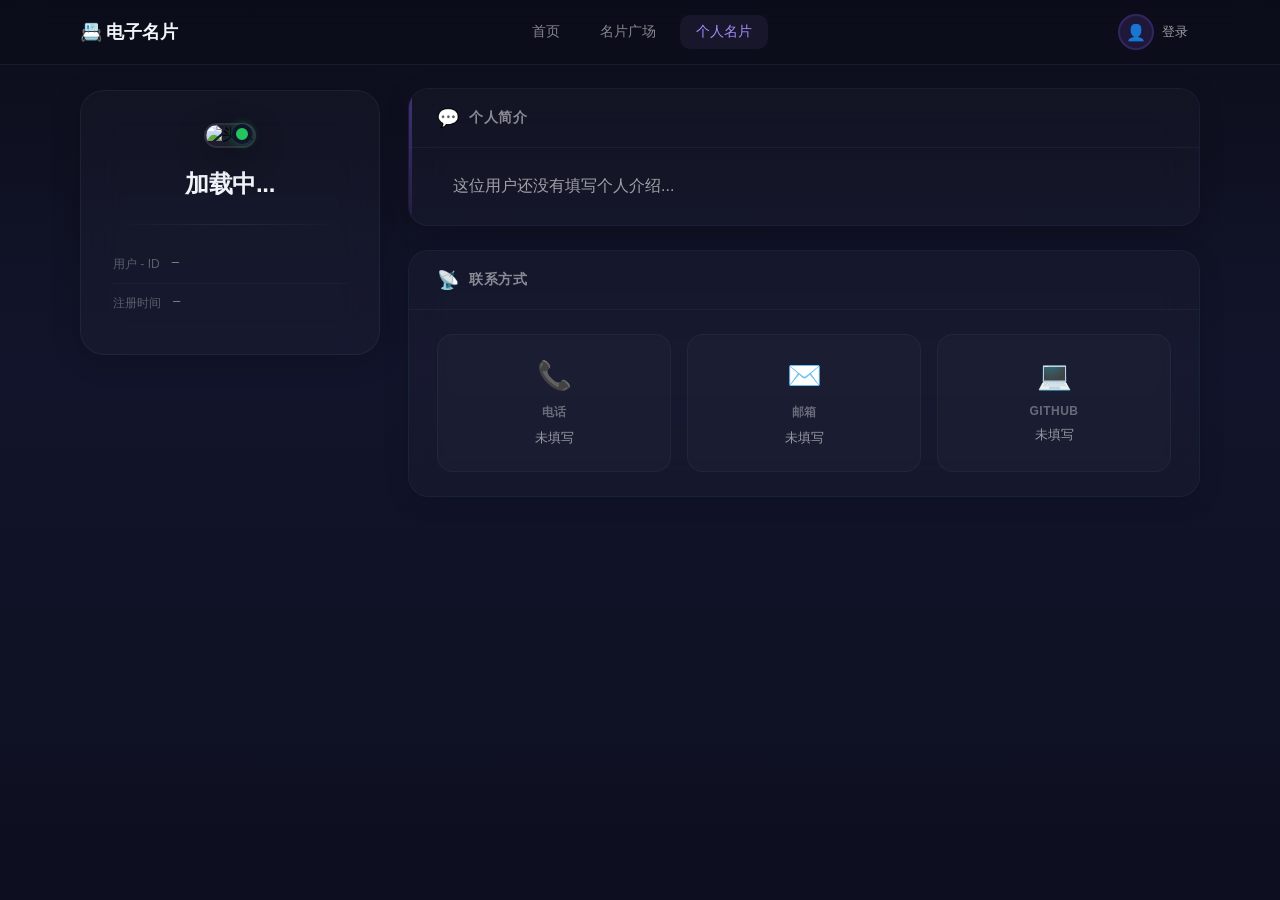
==== card.html @ 99735d16 "Add files via upload" ====
<!DOCTYPE html>
<html lang="zh-CN">
<head>
<meta charset="UTF-8">
<meta name="viewport" content="width=device-width, initial-scale=1.0">
<title>我的电子名片</title>
<link rel="stylesheet" href="style.css">
</head>
<body class="profile-body">

<nav class="top-nav" style="position:fixed;top:0;left:0;right:0;z-index:1000;background:rgba(12,14,27,0.85);backdrop-filter:blur(20px);-webkit-backdrop-filter:blur(20px);border-bottom:1px solid rgba(255,255,255,0.06);">
  <div class="nav-inner" style="max-width:1200px;margin:0 auto;display:flex;align-items:center;justify-content:space-between;padding:0 40px;height:64px;">
    <a href="home.html" class="nav-logo" style="font-size:18px;font-weight:700;color:#f1f5f9;text-decoration:none;display:flex;align-items:center;gap:8px;letter-spacing:-0.3px;">📇 电子名片</a>
    <div class="nav-menu" style="display:flex;gap:8px;">
      <a href="home.html" class="nav-link" style="color:rgba(255,255,255,0.5);text-decoration:none;font-size:14px;font-weight:500;padding:8px 16px;border-radius:10px;transition:all 0.3s ease;">首页</a>
      <a href="users.html" class="nav-link" style="color:rgba(255,255,255,0.5);text-decoration:none;font-size:14px;font-weight:500;padding:8px 16px;border-radius:10px;transition:all 0.3s ease;">名片广场</a>
      <a href="card.html" class="nav-link active" style="color:#a78bfa;background:rgba(167,139,250,0.08);text-decoration:none;font-size:14px;font-weight:500;padding:8px 16px;border-radius:10px;transition:all 0.3s ease;">个人名片</a>
    </div>
    <div class="nav-user" id="navUser" style="position:relative;">
      <div class="avatar-wrap" onclick="toggleUserMenu(event)" style="display:flex;align-items:center;gap:8px;cursor:pointer;padding:6px 12px;border-radius:12px;transition:all 0.3s ease;">
        <img id="navAvatar" class="nav-avatar-img" src="" alt="" style="width:36px;height:36px;border-radius:50%;object-fit:cover;border:2px solid rgba(139,92,246,0.3);display:none;">
        <div id="navAvatarFallback" class="nav-avatar-fallback" style="width:36px;height:36px;border-radius:50%;background:rgba(139,92,246,0.15);display:flex;align-items:center;justify-content:center;font-size:16px;border:2px solid rgba(139,92,246,0.2);">👤</div>
        <span class="nav-user-text" id="navUserText" style="font-size:13px;color:rgba(255,255,255,0.6);font-weight:500;max-width:80px;overflow:hidden;text-overflow:ellipsis;white-space:nowrap;">登录</span>
      </div>
      <div class="user-dropdown" id="userDropdown" style="position:absolute;top:56px;right:0;background:rgba(26,29,58,0.98);backdrop-filter:blur(20px);border:1px solid rgba(255,255,255,0.08);border-radius:16px;padding:8px;min-width:160px;box-shadow:0 20px 60px rgba(0,0,0,0.5);opacity:0;visibility:hidden;transform:translateY(-10px);transition:all 0.3s ease;">
        <a href="card.html" style="display:block;padding:10px 16px;color:rgba(255,255,255,0.7);text-decoration:none;font-size:14px;border-radius:10px;transition:all 0.2s;">我的名片</a>
        <a href="profile.html" style="display:block;padding:10px 16px;color:rgba(255,255,255,0.7);text-decoration:none;font-size:14px;border-radius:10px;transition:all 0.2s;">编辑资料</a>
        <div class="dropdown-divider" style="height:1px;background:rgba(255,255,255,0.06);margin:8px;"></div>
        <a href="#" onclick="doNavLogout();return false;" style="display:block;padding:10px 16px;color:rgba(255,255,255,0.7);text-decoration:none;font-size:14px;border-radius:10px;transition:all 0.2s;">退出登录</a>
      </div>
    </div>
  </div>
</nav>

<!-- 占位，避免内容被固定导航栏遮挡 -->
<div style="height:64px;"></div>

<div class="profile-wrap" style="padding-top:24px;">
  <aside class="profile-sidebar">
    <div class="sidebar-card">
      <div class="sidebar-avatar-wrap">
        <img id="avatar" class="sidebar-avatar" src="" alt="头像">
        <div class="sidebar-status"></div>
      </div>
      <h1 id="name" class="sidebar-name">加载中...</h1>
      <p id="job" class="sidebar-job"></p>
      <div class="sidebar-divider"></div>
      <div class="sidebar-meta">
        <div class="meta-row">
          <span class="meta-label">用户 - ID</span>
          <span class="meta-value" id="userId">—</span>
        </div>
        <div class="meta-row">
          <span class="meta-label">注册时间</span>
          <span class="meta-value" id="joinDate">—</span>
        </div>
      </div>
    </div>
  </aside>

  <main class="profile-main">
    <div class="welcome-bar" id="welcomeBar" style="display:none;">
      <span class="welcome-icon">👋</span>
      <span class="welcome-text" id="welcomeText">欢迎回来！</span>
    </div>

    <section class="info-block block-quote">
      <div class="block-header">
        <span class="block-icon">💬</span>
        <span class="block-title">个人简介</span>
      </div>
      <div class="block-body">
        <p id="intro" class="quote-text">这位用户还没有填写个人介绍...</p>
      </div>
    </section>

    <section class="info-block block-quote" id="honorBlock" style="display:none;">
      <div class="block-header">
        <span class="block-icon">🏆</span>
        <span class="block-title">个人荣誉</span>
      </div>
      <div class="block-body">
        <p id="honorText" class="quote-text" style="display:none;"></p>
        <div id="honorImgContainer"></div>
      </div>
    </section>

    <section class="info-block block-contact">
      <div class="block-header">
        <span class="block-icon">📡</span>
        <span class="block-title">联系方式</span>
      </div>
      <div class="block-body">
        <div class="contact-grid">
          <a id="phoneLink" class="contact-box" href="#">
            <div class="contact-box-icon">📞</div>
            <div class="contact-box-label">电话</div>
            <div class="contact-box-value" id="phoneVal">未填写</div>
          </a>
          <a id="emailLink" class="contact-box" href="#">
            <div class="contact-box-icon">✉️</div>
            <div class="contact-box-label">邮箱</div>
            <div class="contact-box-value" id="emailVal">未填写</div>
          </a>
          <a id="githubLink" class="contact-box" href="#">
            <div class="contact-box-icon">💻</div>
            <div class="contact-box-label">GitHub</div>
            <div class="contact-box-value" id="githubVal">未填写</div>
          </a>
        </div>
      </div>
    </section>

    <section class="info-block block-action" id="actionBlock" style="display:none;">
      <div class="block-header">
        <span class="block-icon">⚙️</span>
        <span class="block-title">管理操作</span>
      </div>
      <div class="block-body action-body-compact">
        <div class="action-mini-row">
          <span class="action-mini-label">✏️ 编辑资料</span>
          <button onclick="edit()" class="action-mini-btn action-mini-btn-primary">编辑</button>
        </div>
        <div class="action-mini-row">
          <span class="action-mini-label">🔒 修改密码</span>
          <button onclick="changePassword()" class="action-mini-btn action-mini-btn-secondary">修改</button>
        </div>
      </div>
    </section>
  </main>
</div>

<div id="pwdModal" class="modal-overlay">
  <div class="modal-content">
    <h3>🔐 修改密码</h3>
    <input type="password" id="oldPwd" placeholder="请输入原密码">
    <input type="password" id="newPwd" placeholder="请输入新密码">
    <input type="password" id="confirmPwd" placeholder="确认新密码">
    <div class="modal-buttons">
      <button onclick="submitChangePassword()">确认修改</button>
      <button class="secondary" onclick="closePwdModal()">取消</button>
    </div>
  </div>
</div>

<script type="module">
import { supabase } from "./supabase.js";

let isOwner = false;

const welcomeQuotes = [
  "欢迎回来，今天也是闪闪发光的一天 ✨",
  "嘿，你的名片正在帮你社交呢 👋",
  "好久不见，这次想更新点什么？ 🤔",
  "你的数字身份已就位，随时可以出发 🚀",
  "欢迎回家，这里的一切都是你的 🏠",
  "又见面了，今天有什么新故事？ 📖",
  "登录成功，你的名片比你还积极 😄",
  "欢迎回来，世界在等你的名片 🌍",
  "今日已登录，请查收你的数字名片 📇",
  "嘿，别来无恙，名片广场又热闹了 🎉"
];

function getRandomQuote() {
  return welcomeQuotes[Math.floor(Math.random() * welcomeQuotes.length)];
}

function truncate(str, len){
    if(!str) return "";
    return str.length > len ? str.slice(0, len) + "..." : str;
}

function normalizeHiddenFields(raw) {
    if (!raw) return [];
    if (Array.isArray(raw)) return raw;
    if (typeof raw === 'string') {
        try { return JSON.parse(raw); } catch(e) { return []; }
    }
    return [];
}

function renderHonorImages(honorData) {
    const container = document.getElementById("honorImgContainer");
    container.innerHTML = "";
    
    let images = [];
    if(!honorData) return;
    
    try {
        const parsed = JSON.parse(honorData);
        if(Array.isArray(parsed)){
            images = parsed;
        } else {
            images = [honorData];
        }
    } catch(e) {
        images = [honorData];
    }
    
    if(images.length === 0) return;
    
    const grid = document.createElement("div");
    grid.className = "honor-grid";
    
    images.forEach((src, idx) => {
        const img = document.createElement("img");
        img.className = "honor-img";
        img.src = src;
        img.alt = "荣誉图片 " + (idx + 1);
        img.onerror = function() { this.style.display = "none"; };
        grid.appendChild(img);
    });
    
    container.appendChild(grid);
}

(async function() {
    try {
        const urlParams = new URLSearchParams(window.location.search);
        let targetId = urlParams.get('id');

        const { data: authData } = await supabase.auth.getUser();
        const currentUserId = authData.user ? authData.user.id : null;

        if(!targetId){
            if(!currentUserId){
                alert("请先登录");
                location.href = "login.html";
                return;
            }
            targetId = currentUserId;
        }

        const { data, error } = await supabase
            .from("profiles")
            .select("*")
            .eq("id", targetId)
            .maybeSingle();

        if(error || !data){
            alert("名片不存在");
            location.href = "users.html";
            return;
        }

        isOwner = currentUserId === targetId;

        const hiddenFields = normalizeHiddenFields(data.hidden_fields);
        const shouldHideField = (field) => hiddenFields.includes(field) && !isOwner;

        if((data.is_hidden === true || data.is_hidden === "true") && !isOwner){
            alert("该名片已隐藏");
            location.href = "users.html";
            return;
        }

        const avatarEl = document.getElementById("avatar");
        if(avatarEl && data.avatar){
            avatarEl.src = data.avatar;
        }
        document.getElementById("name").textContent = shouldHideField('name') ? "已隐藏" : (data.name || "未命名");
        if(shouldHideField('name')) document.getElementById("name").style.opacity = "0.5";
        document.getElementById("job").textContent = shouldHideField('job') ? "已隐藏" : (data.job || "暂无职位");
        if(shouldHideField('job')) document.getElementById("job").style.opacity = "0.5";
        document.getElementById("userId").textContent = data.id || "—";

        const introEl = document.getElementById("intro");
        if(data.intro && data.intro.trim() && !shouldHideField('intro')){
            introEl.textContent = data.intro;
            introEl.classList.remove("empty");
        } else {
            introEl.textContent = shouldHideField('intro') ? "该用户已隐藏个人介绍" : "这位用户还没有填写个人介绍...";
            if(shouldHideField('intro')) introEl.classList.add("empty");
        }

        const phoneVal = document.getElementById("phoneVal");
        const phoneLink = document.getElementById("phoneLink");
        if(data.phone && !shouldHideField('phone')){
            phoneVal.textContent = data.phone;
            phoneLink.href = "tel:" + data.phone;
            phoneLink.classList.remove("disabled");
        } else {
            phoneVal.textContent = shouldHideField('phone') ? "已隐藏" : "未填写";
            phoneLink.classList.add("disabled");
            phoneLink.href = "#";
        }

        const emailVal = document.getElementById("emailVal");
        const emailLink = document.getElementById("emailLink");
        if(data.email && !shouldHideField('email')){
            emailVal.textContent = data.email;
            emailLink.href = "mailto:" + data.email;
            emailLink.classList.remove("disabled");
        } else {
            emailVal.textContent = shouldHideField('email') ? "已隐藏" : "未填写";
            emailLink.classList.add("disabled");
            emailLink.href = "#";
        }

        const githubVal = document.getElementById("githubVal");
        const githubLink = document.getElementById("githubLink");
        if(data.github && !shouldHideField('github')){
            githubVal.textContent = truncate(data.github, 24);
            githubLink.href = data.github;
            githubLink.target = "_blank";
            githubLink.classList.remove("disabled");
        } else {
            githubVal.textContent = shouldHideField('github') ? "已隐藏" : "未填写";
            githubLink.classList.add("disabled");
            githubLink.href = "#";
        }

        const honorBlock = document.getElementById("honorBlock");
        const honorTextEl = document.getElementById("honorText");
        const hasVisibleHonor = (data.honor_text && !shouldHideField('honor_text')) || (data.honor_image && !shouldHideField('honor_image'));
        
        if(hasVisibleHonor){
            honorBlock.style.display = "block";
            if(data.honor_text && data.honor_text.trim() && !shouldHideField('honor_text')){
                honorTextEl.textContent = data.honor_text;
                honorTextEl.style.display = "block";
            } else {
                honorTextEl.style.display = "none";
            }
            if(!shouldHideField('honor_image')){
                renderHonorImages(data.honor_image);
            } else {
                document.getElementById("honorImgContainer").innerHTML = "";
            }
        } else {
            honorBlock.style.display = "none";
        }

        const fromSquare = urlParams.has('id');

        if(isOwner && !fromSquare){
            document.getElementById("actionBlock").style.display = "block";
            document.getElementById("logoutBtn").style.display = "inline-flex";
            document.getElementById("welcomeBar").style.display = "flex";
            if(data.is_hidden){
                document.getElementById("welcomeText").textContent = "🙈 你的名片当前在名片广场中已隐藏";
                document.getElementById("welcomeText").style.color = "#ff6b6b";
            } else {
                document.getElementById("welcomeText").textContent = getRandomQuote();
            }
            if(authData.user && authData.user.created_at){
                const d = new Date(authData.user.created_at);
                document.getElementById("joinDate").textContent = 
                    d.getFullYear() + "-" + String(d.getMonth()+1).padStart(2,"0") + "-" + String(d.getDate()).padStart(2,"0");
            }
        } else if (isOwner && fromSquare) {
            document.getElementById("logoutBtn").style.display = "inline-flex";
        }

    } catch(err) {
        console.error(err);
        alert("加载出错");
    }
})();

window.edit = function(){
    location.href = "profile.html";
};

window.changePassword = function(){
    document.getElementById("pwdModal").style.display = "flex";
};
window.closePwdModal = function(){
    document.getElementById("pwdModal").style.display = "none";
    document.getElementById("oldPwd").value = "";
    document.getElementById("newPwd").value = "";
    document.getElementById("confirmPwd").value = "";
};
window.submitChangePassword = async function(){
    const oldPwd = document.getElementById("oldPwd").value;
    const newPwd = document.getElementById("newPwd").value;
    const confirmPwd = document.getElementById("confirmPwd").value;

    if(!oldPwd || !newPwd || !confirmPwd){
        alert("请填写所有密码");
        return;
    }
    if(newPwd !== confirmPwd){
        alert("两次输入的新密码不一致");
        return;
    }
    if(newPwd.length < 6){
        alert("新密码至少6位");
        return;
    }

    const { data: userData } = await supabase.auth.getUser();
    if(!userData.user){
        alert("请先登录");
        return;
    }

    const { error: signInError } = await supabase.auth.signInWithPassword({
        email: userData.user.email,
        password: oldPwd
    });

    if(signInError){
        alert("原密码错误");
        return;
    }

    const { error: updateError } = await supabase.auth.updateUser({
        password: newPwd
    });

    if(updateError){
        alert("修改失败: " + updateError.message);
    } else {
        alert("密码修改成功，请重新登录");
        await supabase.auth.signOut();
        location.href = "login.html";
    }
};

window.doLogout = async function(){
    await supabase.auth.signOut();
    location.href = "login.html";
};
</script>
<script type="module" src="script.js"></script>
</body>
</html>
---- style.css ----
* {
    box-sizing: border-box;
}

body {
    margin: 0;
    min-height: 100vh;
    display: flex;
    justify-content: center;
    align-items: center;
    background: linear-gradient(135deg, #667eea 0%, #764ba2 50%, #f093fb 100%);
    background-attachment: fixed;
    font-family: -apple-system, BlinkMacSystemFont, "Segoe UI", "PingFang SC", "Microsoft YaHei", sans-serif;
    padding: 20px;
}

.box, .card {
    width: 400px;
    max-width: 100%;
    background: rgba(255, 255, 255, 0.85);
    backdrop-filter: blur(20px);
    -webkit-backdrop-filter: blur(20px);
    padding: 40px 35px;
    border-radius: 24px;
    text-align: center;
    box-shadow: 0 8px 32px rgba(31, 38, 135, 0.2);
    border: 1px solid rgba(255, 255, 255, 0.3);
    animation: fadeInUp 0.6s ease-out;
}

@keyframes fadeInUp {
    from { opacity: 0; transform: translateY(30px); }
    to { opacity: 1; transform: translateY(0); }
}

.box h1, .card h1 {
    margin: 0 0 8px 0;
    font-size: 28px;
    font-weight: 700;
    background: linear-gradient(135deg, #667eea, #764ba2);
    -webkit-background-clip: text;
    -webkit-text-fill-color: transparent;
    background-clip: text;
}

.box h1 + p, .card h3 {
    color: #666;
    font-size: 15px;
    margin: 0 0 25px 0;
}

input, textarea {
    width: 100%;
    padding: 14px 18px;
    margin: 8px 0;
    border-radius: 14px;
    border: 2px solid rgba(102, 126, 234, 0.15);
    background: rgba(255, 255, 255, 0.7);
    font-size: 15px;
    transition: all 0.3s ease;
    outline: none;
    font-family: inherit;
}

input:focus, textarea:focus {
    border-color: #667eea;
    background: rgba(255, 255, 255, 0.95);
    box-shadow: 0 0 0 4px rgba(102, 126, 234, 0.1);
}

input::placeholder, textarea::placeholder {
    color: #aaa;
}

textarea {
    height: 100px;
    resize: vertical;
}

button {
    width: 100%;
    padding: 14px 25px;
    margin-top: 15px;
    border: none;
    background: linear-gradient(135deg, #667eea 0%, #764ba2 100%);
    color: white;
    border-radius: 14px;
    cursor: pointer;
    font-size: 16px;
    font-weight: 600;
    transition: all 0.3s ease;
    box-shadow: 0 4px 15px rgba(102, 126, 234, 0.3);
    letter-spacing: 1px;
}

button:hover {
    transform: translateY(-2px);
    box-shadow: 0 8px 25px rgba(102, 126, 234, 0.4);
}

button:active {
    transform: translateY(0);
}

p {
    margin: 18px 0 0 0;
    font-size: 14px;
    color: #666;
}

p a {
    color: #667eea;
    text-decoration: none;
    font-weight: 600;
    transition: color 0.3s;
}

p a:hover {
    color: #764ba2;
    text-decoration: underline;
}

.avatar {
    width: 140px;
    height: 140px;
    border-radius: 50%;
    object-fit: cover;
    border: 4px solid rgba(255, 255, 255, 0.8);
    box-shadow: 0 4px 20px rgba(0, 0, 0, 0.15);
    margin-bottom: 15px;
    transition: transform 0.3s ease;
}

.avatar:hover {
    transform: scale(1.05);
}

.buttons {
    margin: 20px 0;
}

.buttons a {
    display: block;
    margin: 10px 0;
    padding: 14px;
    background: linear-gradient(135deg, #667eea 0%, #764ba2 100%);
    color: white;
    border-radius: 14px;
    text-decoration: none;
    font-weight: 500;
    transition: all 0.3s ease;
    box-shadow: 0 2px 10px rgba(102, 126, 234, 0.2);
}

.buttons a:hover {
    transform: translateX(5px);
    box-shadow: 0 4px 15px rgba(102, 126, 234, 0.3);
}

input[type="file"] {
    padding: 10px;
    border: 2px dashed rgba(102, 126, 234, 0.3);
    background: rgba(255, 255, 255, 0.5);
    cursor: pointer;
}

input[type="file"]:hover {
    border-color: #667eea;
    background: rgba(255, 255, 255, 0.8);
}

.modal-overlay {
    display: none;
    position: fixed;
    top: 0;
    left: 0;
    width: 100%;
    height: 100%;
    background: rgba(0,0,0,0.5);
    backdrop-filter: blur(5px);
    justify-content: center;
    align-items: center;
    z-index: 100;
    animation: fadeIn 0.2s ease;
}

@keyframes fadeIn {
    from { opacity: 0; }
    to { opacity: 1; }
}

.modal-content {
    background: rgba(255, 255, 255, 0.95);
    backdrop-filter: blur(20px);
    padding: 35px;
    border-radius: 24px;
    width: 360px;
    max-width: 90%;
    text-align: center;
    box-shadow: 0 20px 60px rgba(0,0,0,0.3);
    animation: scaleIn 0.3s ease;
}

@keyframes scaleIn {
    from { opacity: 0; transform: scale(0.9); }
    to { opacity: 1; transform: scale(1); }
}

.modal-content h3 {
    margin-top: 0;
    margin-bottom: 20px;
    color: #333;
    font-size: 22px;
}

.modal-content input {
    margin: 8px 0;
}

.modal-buttons {
    margin-top: 20px;
    display: flex;
    gap: 12px;
    justify-content: center;
}

.modal-buttons button {
    width: auto;
    padding: 10px 24px;
    margin-top: 0;
    font-size: 14px;
}

.modal-buttons button.secondary {
    background: #ccc;
    color: #333;
    box-shadow: none;
}

.modal-buttons button.secondary:hover {
    background: #bbb;
}

@media (max-width: 480px) {
    .box, .card {
        width: 100%;
        padding: 30px 20px;
    }
}

.users-body {
    display: block;
    padding: 0;
    background: linear-gradient(135deg, #0f0c29 0%, #302b63 50%, #24243e 100%);
    background-attachment: fixed;
    min-height: 100vh;
}

.nav {
    position: relative;
    display: flex;
    justify-content: center;
    align-items: center;
    gap: 40px;
    padding: 18px 40px;
    background: rgba(255, 255, 255, 0.03);
    backdrop-filter: blur(20px);
    -webkit-backdrop-filter: blur(20px);
    border-bottom: 1px solid rgba(255, 255, 255, 0.06);
    position: sticky;
    top: 0;
    z-index: 100;
}

.nav a {
    color: rgba(255, 255, 255, 0.6);
    text-decoration: none;
    font-size: 15px;
    font-weight: 500;
    letter-spacing: 0.5px;
    transition: all 0.3s ease;
    padding: 8px 16px;
    border-radius: 12px;
}

.nav a:hover {
    color: #a78bfa;
    background: rgba(167, 139, 250, 0.08);
}

.page-header {
    text-align: center;
    padding: 50px 20px 30px;
}

.page-header h1 {
    margin: 0 0 10px;
    font-size: 42px;
    font-weight: 700;
    background: linear-gradient(135deg, #c4b5fd, #a78bfa, #8b5cf6);
    -webkit-background-clip: text;
    -webkit-text-fill-color: transparent;
    background-clip: text;
    letter-spacing: -1px;
}

.page-header p {
    margin: 0;
    color: rgba(255, 255, 255, 0.4);
    font-size: 16px;
    font-weight: 400;
}

.grid {
    display: grid;
    grid-template-columns: repeat(auto-fill, minmax(420px, 1fr));
    gap: 28px;
    padding: 0 40px 60px;
    max-width: 1400px;
    margin: 0 auto;
}

@media (max-width: 520px) {
    .grid {
        grid-template-columns: 1fr;
        padding: 0 16px 40px;
        gap: 20px;
    }
    .page-header h1 {
        font-size: 30px;
    }
}

.user-card {
    position: relative;
    background: rgba(255, 255, 255, 0.03);
    backdrop-filter: blur(24px);
    -webkit-backdrop-filter: blur(24px);
    border: 1px solid rgba(255, 255, 255, 0.06);
    border-radius: 24px;
    padding: 0;
    overflow: hidden;
    cursor: pointer;
    transition: all 0.4s cubic-bezier(0.25, 0.46, 0.45, 0.94);
    box-shadow: 0 4px 24px rgba(0, 0, 0, 0.2);
    animation: cardReveal 0.6s ease-out backwards;
}

@keyframes cardReveal {
    from { opacity: 0; transform: translateY(30px) scale(0.97); }
    to { opacity: 1; transform: translateY(0) scale(1); }
}

.user-card:nth-child(1) { animation-delay: 0.05s; }
.user-card:nth-child(2) { animation-delay: 0.1s; }
.user-card:nth-child(3) { animation-delay: 0.15s; }
.user-card:nth-child(4) { animation-delay: 0.2s; }
.user-card:nth-child(5) { animation-delay: 0.25s; }
.user-card:nth-child(6) { animation-delay: 0.3s; }
.user-card:nth-child(7) { animation-delay: 0.35s; }
.user-card:nth-child(8) { animation-delay: 0.4s; }

.user-card::before {
    content: "";
    position: absolute;
    top: 0;
    left: 0;
    right: 0;
    height: 1px;
    background: linear-gradient(90deg, transparent, rgba(167, 139, 250, 0.3), transparent);
}

.user-card:hover {
    transform: translateY(-6px) scale(1.01);
    border-color: rgba(167, 139, 250, 0.2);
    box-shadow: 0 20px 60px rgba(0, 0, 0, 0.4), 0 0 40px rgba(139, 92, 246, 0.08);
}

.card-header {
    display: flex;
    align-items: flex-start;
    gap: 20px;
    padding: 28px 28px 20px;
    border-bottom: 1px solid rgba(255, 255, 255, 0.04);
}

.card-avatar-wrap {
    position: relative;
    flex-shrink: 0;
}

.card-avatar {
    width: 88px;
    height: 88px;
    border-radius: 20px;
    object-fit: cover;
    background: rgba(255, 255, 255, 0.05);
    border: 2px solid rgba(255, 255, 255, 0.08);
    transition: all 0.4s ease;
}

.user-card:hover .card-avatar {
    border-color: rgba(167, 139, 250, 0.3);
    box-shadow: 0 0 30px rgba(139, 92, 246, 0.15);
}

.card-avatar-status {
    position: absolute;
    bottom: -2px;
    right: -2px;
    width: 18px;
    height: 18px;
    background: #22c55e;
    border: 3px solid #1a1635;
    border-radius: 50%;
}

.card-info {
    flex: 1;
    min-width: 0;
    padding-top: 4px;
}

.card-name {
    margin: 0 0 6px;
    font-size: 22px;
    font-weight: 700;
    color: #f1f5f9;
    letter-spacing: -0.3px;
    white-space: nowrap;
    overflow: hidden;
    text-overflow: ellipsis;
}

.card-job {
    margin: 0 0 12px;
    font-size: 14px;
    font-weight: 500;
    color: #a78bfa;
    letter-spacing: 0.3px;
}

.card-id {
    display: inline-flex;
    align-items: center;
    gap: 6px;
    font-size: 11px;
    color: rgba(255, 255, 255, 0.25);
    font-family: "SF Mono", "Fira Code", monospace;
    background: rgba(255, 255, 255, 0.03);
    padding: 4px 10px;
    border-radius: 8px;
    border: 1px solid rgba(255, 255, 255, 0.04);
}

.card-contacts {
    display: grid;
    grid-template-columns: repeat(3, 1fr);
    gap: 1px;
    background: rgba(255, 255, 255, 0.03);
    border-bottom: 1px solid rgba(255, 255, 255, 0.04);
}

.contact-item {
    display: flex;
    flex-direction: column;
    align-items: center;
    justify-content: center;
    gap: 6px;
    padding: 16px 8px;
    background: rgba(255, 255, 255, 0.01);
    transition: all 0.3s ease;
    position: relative;
}

.contact-item:hover {
    background: rgba(167, 139, 250, 0.05);
}

.contact-item .icon {
    font-size: 20px;
    opacity: 0.7;
    transition: all 0.3s ease;
}

.contact-item:hover .icon {
    opacity: 1;
    transform: scale(1.1);
}

.contact-item .label {
    font-size: 11px;
    color: rgba(255, 255, 255, 0.3);
    font-weight: 500;
    letter-spacing: 0.5px;
    text-transform: uppercase;
}

.contact-item .value {
    font-size: 12px;
    color: rgba(255, 255, 255, 0.5);
    max-width: 100%;
    overflow: hidden;
    text-overflow: ellipsis;
    white-space: nowrap;
    padding: 0 4px;
}

.contact-item.empty .value {
    color: rgba(255, 255, 255, 0.15);
    font-style: italic;
}

.contact-item:not(:last-child)::after {
    content: "";
    position: absolute;
    right: 0;
    top: 20%;
    bottom: 20%;
    width: 1px;
    background: rgba(255, 255, 255, 0.04);
}

.card-bio {
    padding: 20px 28px 24px;
}

.card-bio-label {
    display: flex;
    align-items: center;
    gap: 8px;
    margin: 0 0 10px;
    font-size: 11px;
    font-weight: 600;
    color: rgba(255, 255, 255, 0.3);
    letter-spacing: 1px;
    text-transform: uppercase;
}

.card-bio-label::before {
    content: "";
    display: inline-block;
    width: 12px;
    height: 2px;
    background: linear-gradient(90deg, #8b5cf6, transparent);
    border-radius: 1px;
}

.card-bio-text {
    margin: 0;
    font-size: 14px;
    line-height: 1.7;
    color: rgba(255, 255, 255, 0.5);
    display: -webkit-box;
    -webkit-line-clamp: 3;
    -webkit-box-orient: vertical;
    overflow: hidden;
}

.card-bio-text.empty {
    color: rgba(255, 255, 255, 0.15);
    font-style: italic;
}

.card-footer {
    display: flex;
    align-items: center;
    justify-content: space-between;
    padding: 14px 28px;
    background: rgba(255, 255, 255, 0.015);
    border-top: 1px solid rgba(255, 255, 255, 0.04);
}

.card-footer-text {
    font-size: 13px;
    font-weight: 500;
    color: rgba(167, 139, 250, 0.6);
    transition: color 0.3s ease;
}

.user-card:hover .card-footer-text {
    color: #a78bfa;
}

.card-footer-arrow {
    font-size: 18px;
    color: rgba(167, 139, 250, 0.4);
    transition: all 0.3s ease;
}

.user-card:hover .card-footer-arrow {
    color: #a78bfa;
    transform: translateX(4px);
}

.loading-state {
    grid-column: 1 / -1;
    text-align: center;
    padding: 80px 20px;
    color: rgba(255, 255, 255, 0.3);
    font-size: 16px;
}

.empty-state {
    grid-column: 1 / -1;
    text-align: center;
    padding: 80px 20px;
}

.empty-state-icon {
    font-size: 48px;
    margin-bottom: 16px;
    opacity: 0.3;
}

.empty-state-text {
    color: rgba(255, 255, 255, 0.3);
    font-size: 16px;
}

.login-body {
    display: block;
    padding: 0;
    margin: 0;
    min-height: 100vh;
    background: linear-gradient(135deg, #0c0e1b 0%, #1a1d3a 50%, #0f1126 100%);
    background-attachment: fixed;
    overflow-x: hidden;
    font-family: -apple-system, BlinkMacSystemFont, "Segoe UI", "PingFang SC", "Microsoft YaHei", sans-serif;
}

.login-bg {
    position: fixed;
    top: 0;
    left: 0;
    width: 100%;
    height: 100%;
    z-index: 0;
    pointer-events: none;
    overflow: hidden;
}

.login-dot {
    position: absolute;
    border-radius: 50%;
    background: rgba(139, 92, 246, 0.15);
    animation: floatDot linear infinite;
}

@keyframes floatDot {
    0% { transform: translateY(0) scale(1); opacity: 0; }
    10% { opacity: 1; }
    90% { opacity: 1; }
    100% { transform: translateY(-100vh) scale(0.5); opacity: 0; }
}

.login-wrap {
    position: relative;
    z-index: 1;
    display: flex;
    min-height: 100vh;
    align-items: center;
    justify-content: center;
    gap: 80px;
    padding: 40px;
    max-width: 1200px;
    margin: 0 auto;
}

@media (max-width: 900px) {
    .login-wrap {
        flex-direction: column;
        gap: 40px;
        padding: 30px 20px;
    }
}

.login-welcome {
    flex: 1;
    max-width: 480px;
    animation: fadeInUp 0.8s ease-out;
}

.login-brand {
    font-size: 14px;
    font-weight: 600;
    color: rgba(139, 92, 246, 0.7);
    letter-spacing: 2px;
    text-transform: uppercase;
    margin-bottom: 20px;
}

.login-title {
    font-size: 52px;
    font-weight: 800;
    color: #f1f5f9;
    line-height: 1.15;
    margin: 0 0 30px;
    letter-spacing: -1.5px;
}

@media (max-width: 600px) {
    .login-title {
        font-size: 36px;
    }
}

.login-quote {
    background: rgba(139, 92, 246, 0.06);
    border-left: 3px solid rgba(139, 92, 246, 0.3);
    padding: 18px 24px;
    border-radius: 0 12px 12px 0;
    margin-bottom: 40px;
    transition: all 0.4s ease;
}

.login-quote:hover {
    background: rgba(139, 92, 246, 0.1);
    border-left-color: rgba(139, 92, 246, 0.5);
}

.quote-mark {
    color: rgba(139, 92, 246, 0.4);
    font-size: 20px;
    font-weight: 700;
}

#quoteText {
    color: rgba(255, 255, 255, 0.55);
    font-size: 16px;
    line-height: 1.6;
    font-style: italic;
    transition: opacity 0.4s ease;
}

.login-features {
    display: flex;
    flex-direction: column;
    gap: 14px;
}

.feature-item {
    display: flex;
    align-items: center;
    gap: 14px;
    color: rgba(255, 255, 255, 0.4);
    font-size: 14px;
    transition: all 0.3s ease;
}

.feature-item:hover {
    color: rgba(255, 255, 255, 0.7);
    transform: translateX(4px);
}

.feature-icon {
    font-size: 18px;
    width: 36px;
    height: 36px;
    display: flex;
    align-items: center;
    justify-content: center;
    background: rgba(139, 92, 246, 0.08);
    border-radius: 10px;
    border: 1px solid rgba(139, 92, 246, 0.1);
}

.login-panel {
    flex-shrink: 0;
    width: 400px;
    max-width: 100%;
    animation: fadeInUp 0.8s ease-out 0.15s backwards;
}

.login-box {
    background: rgba(255, 255, 255, 0.03);
    backdrop-filter: blur(24px);
    -webkit-backdrop-filter: blur(24px);
    border: 1px solid rgba(255, 255, 255, 0.06);
    border-radius: 24px;
    padding: 40px 36px;
    box-shadow: 0 8px 40px rgba(0, 0, 0, 0.3);
}

.login-box h2 {
    margin: 0 0 6px;
    font-size: 26px;
    font-weight: 700;
    color: #f1f5f9;
}

.login-sub {
    margin: 0 0 30px;
    font-size: 14px;
    color: rgba(255, 255, 255, 0.35);
}

.login-field {
    margin-bottom: 18px;
}

.login-field label {
    display: block;
    font-size: 12px;
    font-weight: 600;
    color: rgba(255, 255, 255, 0.4);
    margin-bottom: 8px;
    letter-spacing: 0.5px;
    text-transform: uppercase;
}

.login-field input {
    width: 100%;
    padding: 14px 16px;
    border-radius: 12px;
    border: 1px solid rgba(255, 255, 255, 0.08);
    background: rgba(255, 255, 255, 0.03);
    color: #f1f5f9;
    font-size: 15px;
    transition: all 0.3s ease;
    outline: none;
    font-family: inherit;
    margin: 0;
}

.login-field input::placeholder {
    color: rgba(255, 255, 255, 0.2);
}

.login-field input:focus {
    border-color: rgba(139, 92, 246, 0.4);
    background: rgba(255, 255, 255, 0.05);
    box-shadow: 0 0 0 3px rgba(139, 92, 246, 0.08);
}

.login-btn {
    width: 100%;
    padding: 14px;
    margin-top: 10px;
    border: none;
    background: linear-gradient(135deg, #7c3aed 0%, #6d28d9 100%);
    color: white;
    border-radius: 12px;
    cursor: pointer;
    font-size: 16px;
    font-weight: 600;
    transition: all 0.3s ease;
    box-shadow: 0 4px 20px rgba(124, 58, 237, 0.25);
    letter-spacing: 0.5px;
}

.login-btn:hover {
    transform: translateY(-2px);
    box-shadow: 0 8px 30px rgba(124, 58, 237, 0.35);
}

.login-btn:active {
    transform: translateY(0);
}

.login-links {
    display: flex;
    justify-content: space-between;
    align-items: center;
    margin-top: 24px;
    padding-top: 20px;
    border-top: 1px solid rgba(255, 255, 255, 0.05);
    font-size: 13px;
}

.login-links span {
    color: rgba(255, 255, 255, 0.35);
}

.login-links a {
    color: rgba(167, 139, 250, 0.7);
    text-decoration: none;
    font-weight: 500;
    transition: color 0.3s;
}

.login-links a:hover {
    color: #a78bfa;
}

.profile-body {
    display: block;
    padding: 0;
    margin: 0;
    min-height: 100vh;
    background: linear-gradient(180deg, #0c0e1b 0%, #12142b 40%, #0d0f20 100%);
    background-attachment: fixed;
    font-family: -apple-system, BlinkMacSystemFont, "Segoe UI", "PingFang SC", "Microsoft YaHei", sans-serif;
}

.profile-nav {
    display: flex;
    align-items: center;
    justify-content: space-between;
    padding: 16px 40px;
    background: rgba(255, 255, 255, 0.02);
    backdrop-filter: blur(20px);
    -webkit-backdrop-filter: blur(20px);
    border-bottom: 1px solid rgba(255, 255, 255, 0.04);
    position: sticky;
    top: 0;
    z-index: 100;
}

.nav-back {
    color: rgba(255, 255, 255, 0.45);
    text-decoration: none;
    font-size: 14px;
    font-weight: 500;
    transition: color 0.3s;
    padding: 8px 14px;
    border-radius: 10px;
    background: rgba(255, 255, 255, 0.03);
    border: 1px solid rgba(255, 255, 255, 0.05);
}

.nav-back:hover {
    color: #a78bfa;
    background: rgba(167, 139, 250, 0.06);
    border-color: rgba(167, 139, 250, 0.1);
}

.nav-title {
    font-size: 15px;
    font-weight: 600;
    color: rgba(255, 255, 255, 0.3);
    letter-spacing: 1px;
}

.nav-logout {
    color: rgba(239, 68, 68, 0.6);
    text-decoration: none;
    font-size: 13px;
    font-weight: 500;
    padding: 8px 16px;
    border-radius: 10px;
    background: rgba(239, 68, 68, 0.05);
    border: 1px solid rgba(239, 68, 68, 0.08);
    transition: all 0.3s;
    cursor: pointer;
}

.nav-logout:hover {
    color: #ef4444;
    background: rgba(239, 68, 68, 0.1);
    border-color: rgba(239, 68, 68, 0.15);
}

@media (max-width: 600px) {
    .profile-nav {
        padding: 14px 20px;
    }
    .nav-title {
        display: none;
    }
}

.profile-wrap {
    display: flex;
    gap: 28px;
    padding: 32px 40px 60px;
    max-width: 1200px;
    margin: 0 auto;
}

@media (max-width: 900px) {
    .profile-wrap {
        flex-direction: column;
        padding: 24px 20px 40px;
    }
}

.profile-sidebar {
    flex-shrink: 0;
    width: 300px;
}

@media (max-width: 900px) {
    .profile-sidebar {
        width: 100%;
    }
}

.sidebar-card {
    background: rgba(255, 255, 255, 0.025);
    backdrop-filter: blur(20px);
    -webkit-backdrop-filter: blur(20px);
    border: 1px solid rgba(255, 255, 255, 0.05);
    border-radius: 24px;
    padding: 32px;
    text-align: center;
    position: sticky;
    top: 90px;
    box-shadow: 0 4px 30px rgba(0, 0, 0, 0.2);
}

.sidebar-avatar-wrap {
    position: relative;
    display: inline-block;
    margin-bottom: 20px;
}

.sidebar-avatar {
    width: 120px;
    height: 120px;
    border-radius: 24px;
    object-fit: cover;
    background: rgba(255, 255, 255, 0.04);
    border: 2px solid rgba(255, 255, 255, 0.08);
    box-shadow: 0 8px 30px rgba(0, 0, 0, 0.3);
}

.sidebar-status {
    position: absolute;
    bottom: 4px;
    right: 4px;
    width: 20px;
    height: 20px;
    background: #22c55e;
    border: 4px solid #12142b;
    border-radius: 50%;
    box-shadow: 0 0 10px rgba(34, 197, 94, 0.4);
}

.sidebar-name {
    margin: 0 0 8px;
    font-size: 24px;
    font-weight: 700;
    color: #f1f5f9;
    letter-spacing: -0.3px;
}

.sidebar-job {
    margin: 0 0 24px;
    font-size: 14px;
    font-weight: 500;
    color: #a78bfa;
}

.sidebar-divider {
    height: 1px;
    background: linear-gradient(90deg, transparent, rgba(255, 255, 255, 0.08), transparent);
    margin: 0 0 20px;
}

.sidebar-meta {
    text-align: left;
}

.meta-row {
    display: flex;
    justify-content: space-between;
    align-items: flex-start;
    gap: 12px;
    padding: 10px 0;
    border-bottom: 1px solid rgba(255, 255, 255, 0.03);
}

.meta-row:last-child {
    border-bottom: none;
}

.meta-label {
    font-size: 12px;
    color: rgba(255, 255, 255, 0.3);
    font-weight: 500;
    white-space: nowrap;
    flex-shrink: 0;
    padding-top: 1px;
}

.meta-value {
    font-size: 12px;
    color: rgba(255, 255, 255, 0.5);
    font-family: "SF Mono", "Fira Code", monospace;
    word-break: break-all；
    text-align: left;
    flex: 1;
    min-width: 0;
}

.profile-main {
    flex: 1;
    display: flex;
    flex-direction: column;
    gap: 24px;
    min-width: 0;
}

.info-block {
    background: rgba(255, 255, 255, 0.025);
    backdrop-filter: blur(20px);
    -webkit-backdrop-filter: blur(20px);
    border-radius: 20px;
    overflow: hidden;
    box-shadow: 0 4px 24px rgba(0, 0, 0, 0.15);
    transition: all 0.4s ease;
}

.info-block:hover {
    box-shadow: 0 8px 40px rgba(0, 0, 0, 0.25);
}

.block-header {
    display: flex;
    align-items: center;
    gap: 10px;
    padding: 18px 28px;
    border-bottom: 1px solid rgba(255, 255, 255, 0.04);
}

.block-icon {
    font-size: 18px;
}

.block-title {
    font-size: 14px;
    font-weight: 600;
    color: rgba(255, 255, 255, 0.5);
    letter-spacing: 0.5px;
    text-transform: uppercase;
}

.block-body {
    padding: 24px 28px;
}

.block-quote {
    border: 1px solid rgba(139, 92, 246, 0.08);
    position: relative;
}

.block-quote::before {
    content: "";
    position: absolute;
    top: 0;
    left: 0;
    width: 3px;
    height: 100%;
    background: linear-gradient(180deg, rgba(139, 92, 246, 0.4), rgba(139, 92, 246, 0.1));
}

.quote-text {
    margin: 0;
    font-size: 16px;
    line-height: 1.8;
    color: rgba(255, 255, 255, 0.6);
    padding-left: 16px;
}

.quote-text.empty {
    color: rgba(255, 255, 255, 0.2);
    font-style: italic;
}

.block-contact {
    border: 1px solid rgba(45, 212, 191, 0.06);
}

.contact-grid {
    display: grid;
    grid-template-columns: repeat(3, 1fr);
    gap: 16px;
}

@media (max-width: 600px) {
    .contact-grid {
        grid-template-columns: 1fr;
    }
}

.contact-box {
    display: flex;
    flex-direction: column;
    align-items: center;
    gap: 8px;
    padding: 24px 16px;
    background: rgba(255, 255, 255, 0.02);
    border: 1px solid rgba(255, 255, 255, 0.04);
    border-radius: 16px;
    text-decoration: none;
    transition: all 0.3s ease;
    cursor: pointer;
}

.contact-box:hover {
    background: rgba(45, 212, 191, 0.04);
    border-color: rgba(45, 212, 191, 0.12);
    transform: translateY(-3px);
}

.contact-box.disabled {
    opacity: 0.4;
    cursor: default;
    pointer-events: none;
}

.contact-box.disabled:hover {
    transform: none;
    border-color: rgba(255, 255, 255, 0.04);
}

.contact-box-icon {
    font-size: 28px;
    margin-bottom: 4px;
}

.contact-box-label {
    font-size: 12px;
    font-weight: 600;
    color: rgba(255, 255, 255, 0.35);
    letter-spacing: 0.5px;
    text-transform: uppercase;
}

.contact-box-value {
    font-size: 13px;
    color: rgba(255, 255, 255, 0.55);
    max-width: 100%;
    overflow: hidden;
    text-overflow: ellipsis;
    white-space: nowrap;
}

.block-action {
    border: 1px solid rgba(245, 158, 11, 0.06);
}

.action-row {
    display: flex;
    align-items: center;
    justify-content: space-between;
    gap: 20px;
    padding: 16px 0;
}

.action-row:first-child {
    padding-top: 0;
}

.action-row:last-child {
    padding-bottom: 0;
}

.action-info {
    flex: 1;
    min-width: 0;
}

.action-title {
    font-size: 15px;
    font-weight: 600;
    color: rgba(255, 255, 255, 0.7);
    margin-bottom: 4px;
}

.action-desc {
    font-size: 13px;
    color: rgba(255, 255, 255, 0.3);
}

.action-btn {
    padding: 10px 22px;
    border-radius: 10px;
    border: none;
    font-size: 13px;
    font-weight: 600;
    cursor: pointer;
    transition: all 0.3s ease;
    white-space: nowrap;
    flex-shrink: 0;
}

.action-btn-primary {
    background: linear-gradient(135deg, #7c3aed, #6d28d9);
    color: white;
    box-shadow: 0 4px 15px rgba(124, 58, 237, 0.2);
}

.action-btn-primary:hover {
    transform: translateY(-2px);
    box-shadow: 0 6px 20px rgba(124, 58, 237, 0.3);
}

.action-btn-secondary {
    background: rgba(255, 255, 255, 0.05);
    color: rgba(255, 255, 255, 0.6);
    border: 1px solid rgba(255, 255, 255, 0.08);
}

.action-btn-secondary:hover {
    background: rgba(255, 255, 255, 0.08);
    color: rgba(255, 255, 255, 0.8);
    border-color: rgba(255, 255, 255, 0.12);
}

.action-divider {
    height: 1px;
    background: rgba(255, 255, 255, 0.04);
    margin: 0;
}

.welcome-bar {
    display: flex;
    align-items: center;
    gap: 10px;
    padding: 12px 20px;
    background: linear-gradient(135deg, rgba(139, 92, 246, 0.08), rgba(124, 58, 237, 0.04));
    border: 1px solid rgba(139, 92, 246, 0.1);
    border-radius: 14px;
    margin-bottom: 4px;
    animation: fadeInUp 0.6s ease-out;
}

.welcome-icon {
    font-size: 20px;
    flex-shrink: 0;
}

.welcome-text {
    font-size: 14px;
    color: rgba(167, 139, 250, 0.8);
    font-weight: 500;
    font-style: italic;
}
/* =====================
   紧凑管理操作 — 卡片风格小按钮
   ===================== */

.action-body-compact {
    padding: 20px 28px !important;
    display: flex;
    flex-direction: row;
    justify-content: center;
    align-items: center;
    gap: 20px;
    flex-wrap: wrap;
}

.action-mini-row {
    display: flex;
    align-items: center;
    justify-content: center;
    gap: 12px;
    flex: 1;
    min-width: 220px;
    max-width: 300px;
}

.action-mini-label {
    font-size: 14px;
    color: rgba(255, 255, 255, 0.6);
    font-weight: 500;
    white-space: nowrap;
}

/* 卡片风格按钮 — 固定宽度不铺满 */
.action-mini-btn {
    width: 100px;
    padding: 10px 0;
    border-radius: 16px;
    border: 1px solid rgba(255, 255, 255, 0.04);
    background: rgba(255, 255, 255, 0.02);
    font-size: 13px;
    font-weight: 600;
    cursor: pointer;
    transition: all 0.3s ease;
    white-space: nowrap;
    letter-spacing: 0.5px;
    text-align: center;
}

/* 主按钮 — 紫色调 */
.action-mini-btn-primary {
    color: rgba(167, 139, 250, 0.9);
    border-color: rgba(124, 58, 237, 0.12);
    background: rgba(124, 58, 237, 0.06);
}

.action-mini-btn-primary:hover {
    background: rgba(124, 58, 237, 0.12);
    border-color: rgba(124, 58, 237, 0.25);
    color: #c4b5fd;
    transform: translateY(-2px);
    box-shadow: 0 4px 16px rgba(124, 58, 237, 0.12);
}

/* 次按钮 — 灰色调 */
.action-mini-btn-secondary {
    color: rgba(255, 255, 255, 0.45);
    border-color: rgba(255, 255, 255, 0.04);
    background: rgba(255, 255, 255, 0.02);
}

.action-mini-btn-secondary:hover {
    background: rgba(255, 255, 255, 0.05);
    border-color: rgba(255, 255, 255, 0.1);
    color: rgba(255, 255, 255, 0.65);
    transform: translateY(-2px);
}
.file-upload {
    display: flex;
    align-items: center;
    gap: 12px;
    padding: 12px 16px;
    border: 2px dashed rgba(102, 126, 234, 0.3);
    border-radius: 14px;
    background: rgba(255, 255, 255, 0.5);
    cursor: pointer;
    transition: all 0.3s ease;
    margin: 8px 0;
}

.file-upload:hover {
    border-color: #667eea;
    background: rgba(255, 255, 255, 0.8);
}

.file-upload input[type="file"] {
    display: none;
}

.file-btn {
    padding: 8px 16px;
    background: linear-gradient(135deg, #667eea, #764ba2);
    color: white;
    border-radius: 10px;
    font-size: 14px;
    font-weight: 500;
    white-space: nowrap;
}

.file-name {
    font-size: 14px;
    color: #888;
}

.honor-grid {
    display: grid;
    grid-template-columns: repeat(auto-fill, minmax(160px, 1fr));
    gap: 12px;
    padding-left: 16px;
}

.honor-img {
    width: 100%;
    height: 140px;
    object-fit: cover;
    border-radius: 10px;
    border: 1px solid rgba(255, 255, 255, 0.06);
    transition: all 0.3s ease;
    cursor: pointer;
    background: rgba(255, 255, 255, 0.03);
}

.honor-img:hover {
    transform: scale(1.04);
    border-color: rgba(167, 139, 250, 0.3);
    box-shadow: 0 4px 20px rgba(139, 92, 246, 0.15);
}

@media (max-width: 600px) {
    .honor-grid {
        grid-template-columns: repeat(2, 1fr);
        gap: 10px;
        padding-left: 16px;
    }
    .honor-img {
        height: 120px;
    }
}

@media (max-width: 400px) {
    .honor-grid {
        grid-template-columns: repeat(2, 1fr);
    }
    .honor-img {
        height: 100px;
    }
}

/* ============================================
   新增动画效果 — 简约商务风格
   柔和、速度适中、不花哨
   ============================================ */

/* ── 1. 页面卡片加载淡入浮现动画 ── */

@keyframes cardFadeIn {
    from {
        opacity: 0;
        transform: translateY(24px);
    }
    to {
        opacity: 1;
        transform: translateY(0);
    }
}

/* 名片页侧边栏 */
.sidebar-card {
    animation: cardFadeIn 0.7s cubic-bezier(0.25, 0.46, 0.45, 0.94) 0.1s both;
}

/* 名片页信息块依次浮现 */
.info-block {
    animation: cardFadeIn 0.6s cubic-bezier(0.25, 0.46, 0.45, 0.94) both;
}

.info-block:nth-of-type(1) { animation-delay: 0.12s; }
.info-block:nth-of-type(2) { animation-delay: 0.20s; }
.info-block:nth-of-type(3) { animation-delay: 0.28s; }
.info-block:nth-of-type(4) { animation-delay: 0.36s; }

/* 登录面板卡片 */
.login-box {
    animation: cardFadeIn 0.7s cubic-bezier(0.25, 0.46, 0.45, 0.94) 0.15s both;
}

/* ── 2. 按钮悬浮放大 + 颜色过渡动画 ── */

/* 统一过渡曲线，更柔和 */
button,
.login-btn,
.action-btn-primary,
.action-btn-secondary,
.action-mini-btn,
.modal-buttons button {
    transition: transform 0.35s cubic-bezier(0.25, 0.46, 0.45, 0.94),
                box-shadow 0.35s cubic-bezier(0.25, 0.46, 0.45, 0.94),
                background-color 0.35s cubic-bezier(0.25, 0.46, 0.45, 0.94),
                border-color 0.35s cubic-bezier(0.25, 0.46, 0.45, 0.94),
                color 0.35s cubic-bezier(0.25, 0.46, 0.45, 0.94),
                filter 0.35s cubic-bezier(0.25, 0.46, 0.45, 0.94);
}

/* 通用按钮 */
button:hover {
    transform: translateY(-2px) scale(1.03);
    filter: brightness(1.08);
}

button:active {
    transform: translateY(0) scale(0.98);
    filter: brightness(0.95);
}

/* 登录按钮 */
.login-btn:hover {
    transform: translateY(-2px) scale(1.03);
    filter: brightness(1.1);
    box-shadow: 0 8px 30px rgba(124, 58, 237, 0.4);
}

.login-btn:active {
    transform: translateY(0) scale(0.98);
}

/* 弹窗按钮 */
.modal-buttons button:hover {
    transform: scale(1.04);
    filter: brightness(1.1);
    box-shadow: 0 4px 15px rgba(102, 126, 234, 0.25);
}

.modal-buttons button.secondary:hover {
    filter: brightness(0.95);
    box-shadow: none;
}

/* 管理操作按钮 */
.action-btn-primary:hover {
    transform: translateY(-2px) scale(1.03);
    filter: brightness(1.1);
}

.action-btn-secondary:hover {
    transform: translateY(-2px) scale(1.03);
    background: rgba(255, 255, 255, 0.1);
}

/* 迷你管理按钮 */
.action-mini-btn-primary:hover {
    transform: translateY(-2px) scale(1.04);
    filter: brightness(1.15);
}

.action-mini-btn-secondary:hover {
    transform: translateY(-2px) scale(1.04);
    background: rgba(255, 255, 255, 0.06);
}

/* 表单内双按钮 */
.box button:hover,
.card button:hover {
    transform: translateY(-2px) scale(1.03);
    filter: brightness(1.08);
}

/* 链接按钮 */
.buttons a {
    transition: all 0.35s cubic-bezier(0.25, 0.46, 0.45, 0.94);
}

.buttons a:hover {
    transform: translateX(5px) scale(1.02);
}

/* ── 3. 列表条目新增平滑出现效果 ── */

@keyframes cardEnter {
    from {
        opacity: 0;
        transform: translateY(16px) scale(0.98);
    }
    to {
        opacity: 1;
        transform: translateY(0) scale(1);
    }
}

.user-card.card-enter {
    animation: cardEnter 0.5s cubic-bezier(0.25, 0.46, 0.45, 0.94) both;
}

/* ── 4. 其他元素柔和过渡增强 ── */

/* 联系方式卡片 */
.contact-box {
    transition: transform 0.35s cubic-bezier(0.25, 0.46, 0.45, 0.94),
                background-color 0.35s ease,
                border-color 0.35s ease,
                box-shadow 0.35s ease;
}

.contact-box:hover {
    transform: translateY(-3px) scale(1.02);
}

/* 荣誉图片 */
.honor-img {
    transition: transform 0.4s cubic-bezier(0.25, 0.46, 0.45, 0.94),
                border-color 0.3s ease,
                box-shadow 0.3s ease;
}

.honor-img:hover {
    transform: scale(1.05);
}

/* 头像 */
.avatar {
    transition: transform 0.4s cubic-bezier(0.25, 0.46, 0.45, 0.94);
}

.avatar:hover {
    transform: scale(1.06);
}

/* 名片广场头像 */
.card-avatar {
    transition: all 0.4s cubic-bezier(0.25, 0.46, 0.45, 0.94);
}

/* 导航链接 */
.nav a,
.nav-back,
.nav-logout {
    transition: all 0.35s cubic-bezier(0.25, 0.46, 0.45, 0.94);
}

/* 文件上传区域 */
.file-upload {
    transition: all 0.35s cubic-bezier(0.25, 0.46, 0.45, 0.94);
}

/* 输入框聚焦 */
input, textarea {
    transition: all 0.35s cubic-bezier(0.25, 0.46, 0.45, 0.94);
}

/* 名片广场卡片悬浮增强 */
.user-card {
    transition: all 0.45s cubic-bezier(0.25, 0.46, 0.45, 0.94);
}

/* 搜索框聚焦 */
#searchInput {
    transition: all 0.35s cubic-bezier(0.25, 0.46, 0.45, 0.94);
}

#searchInput:focus {
    border-color: rgba(139, 92, 246, 0.4);
    box-shadow: 0 0 0 3px rgba(139, 92, 246, 0.1);
}

/* ========== 隐私设置 ========== */
.privacy-section {
    margin-top: 20px;
    padding: 18px;
    background: rgba(102, 126, 234, 0.04);
    border-radius: 16px;
    border: 1px solid rgba(102, 126, 234, 0.12);
    text-align: left;
}

.privacy-title {
    font-size: 15px;
    font-weight: 700;
    color: #667eea;
    margin-bottom: 4px;
    display: flex;
    align-items: center;
    gap: 6px;
}

.privacy-hint {
    font-size: 12px;
    color: #999;
    margin: 0 0 14px 0;
}

.privacy-grid {
    display: grid;
    grid-template-columns: repeat(2, 1fr);
    gap: 10px;
}

.privacy-item {
    display: flex;
    align-items: center;
    gap: 8px;
    font-size: 13px;
    color: #555;
    cursor: pointer;
    padding: 6px 8px;
    border-radius: 8px;
    transition: background 0.2s;
}

.privacy-item:hover {
    background: rgba(102, 126, 234, 0.06);
}

.privacy-item input[type="checkbox"] {
    width: 16px;
    height: 16px;
    margin: 0;
    accent-color: #667eea;
    cursor: pointer;
}

.privacy-divider {
    height: 1px;
    background: rgba(102, 126, 234, 0.1);
    margin: 14px 0;
}

.privacy-all {
    display: flex;
    align-items: center;
    gap: 8px;
    font-size: 14px;
    font-weight: 600;
    color: #ff6b6b;
    cursor: pointer;
}

.privacy-all input[type="checkbox"] {
    width: 18px;
    height: 18px;
    margin: 0;
    accent-color: #ff6b6b;
    cursor: pointer;
}

.privacy-quick-actions {
    display: flex;
    gap: 10px;
    margin-top: 12px;
}

.privacy-quick-actions button {
    flex: 1;
    padding: 10px 0;
    font-size: 13px;
    margin-top: 0;
}
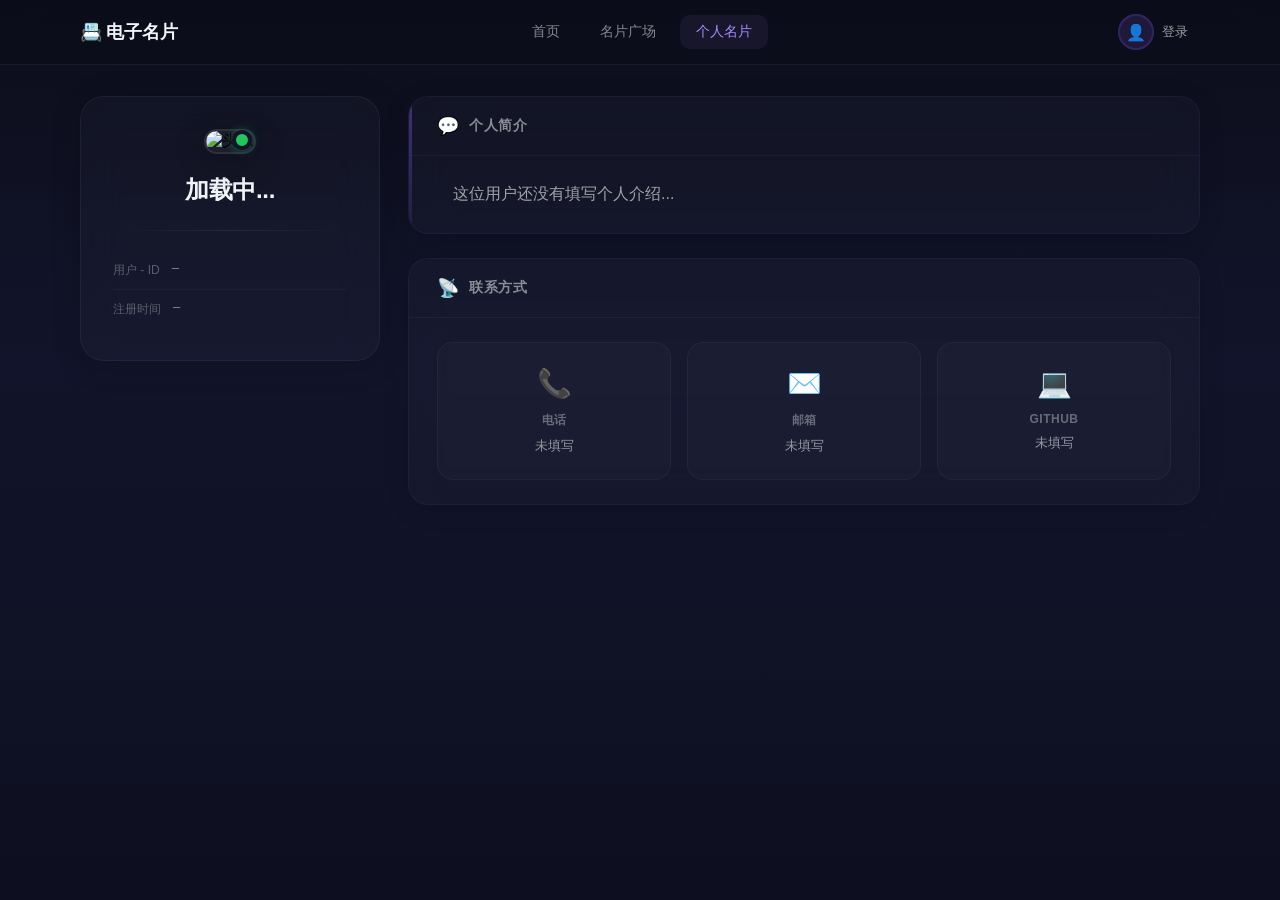
==== commit 37889c4a: "Add files via upload" ====
--- a/card.html
+++ b/card.html
@@ -32,10 +32,10 @@
   </div>
 </nav>
 
-<!-- 占位，避免内容被固定导航栏遮挡 -->
+<!-- 占位 -->
 <div style="height:64px;"></div>
 
-<div class="profile-wrap" style="padding-top:24px;">
+<div class="profile-wrap">
   <aside class="profile-sidebar">
     <div class="sidebar-card">
       <div class="sidebar-avatar-wrap">
@@ -335,7 +335,7 @@
 
         if(isOwner && !fromSquare){
             document.getElementById("actionBlock").style.display = "block";
-            document.getElementById("logoutBtn").style.display = "inline-flex";
+            const logoutBtn = document.getElementById("logoutBtn"); if(logoutBtn) logoutBtn.style.display = "inline-flex";
             document.getElementById("welcomeBar").style.display = "flex";
             if(data.is_hidden){
                 document.getElementById("welcomeText").textContent = "🙈 你的名片当前在名片广场中已隐藏";
@@ -349,7 +349,7 @@
                     d.getFullYear() + "-" + String(d.getMonth()+1).padStart(2,"0") + "-" + String(d.getDate()).padStart(2,"0");
             }
         } else if (isOwner && fromSquare) {
-            document.getElementById("logoutBtn").style.display = "inline-flex";
+            const logoutBtn = document.getElementById("logoutBtn"); if(logoutBtn) logoutBtn.style.display = "inline-flex";
         }
 
     } catch(err) {
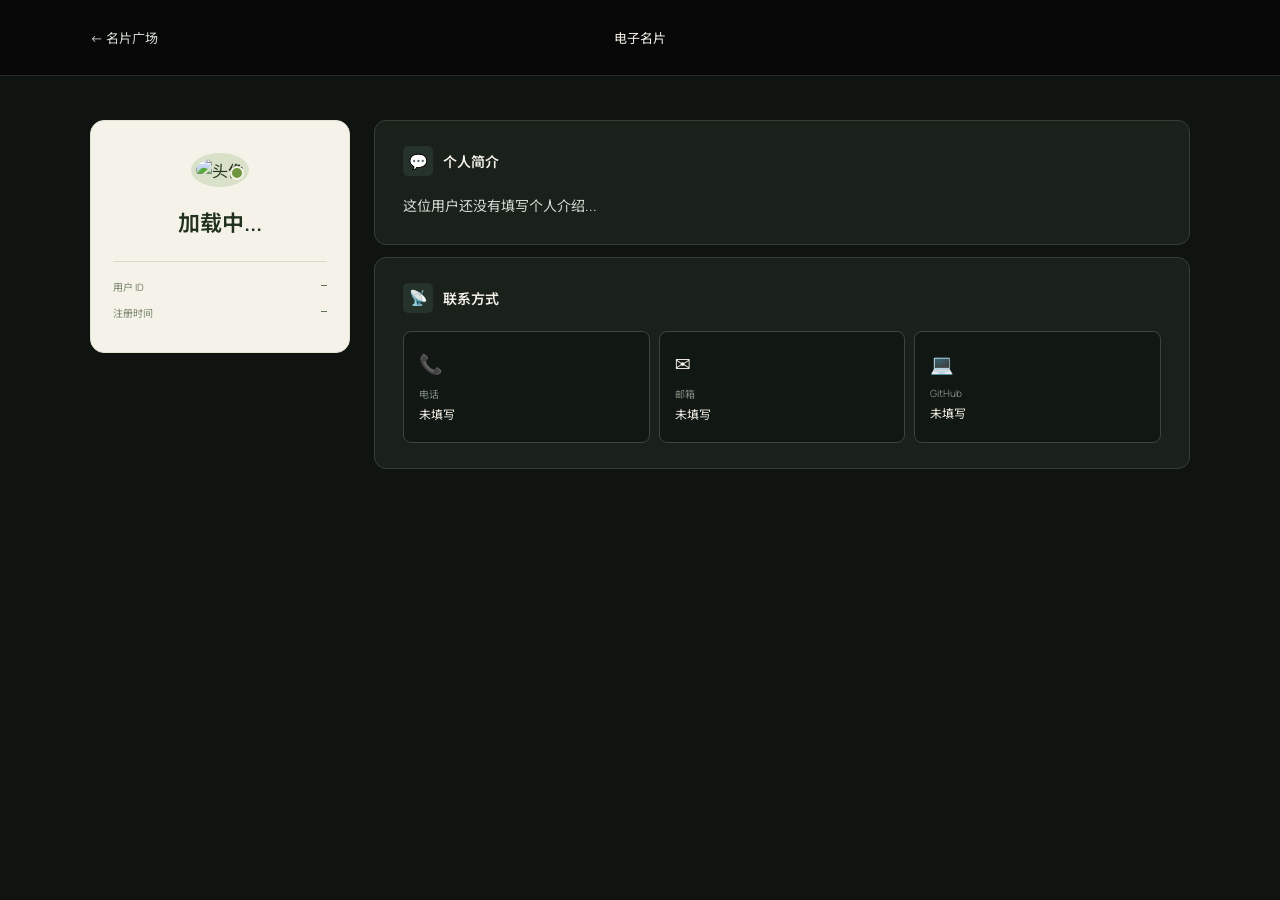
==== commit 3b54c052: "Add files via upload" ====
--- a/card.html
+++ b/card.html
@@ -5,35 +5,18 @@
 <meta name="viewport" content="width=device-width, initial-scale=1.0">
 <title>我的电子名片</title>
 <link rel="stylesheet" href="style.css">
+<link rel="stylesheet" href="refined.css">
+<link rel="stylesheet" href="secondary-polish.css">
+<script defer src="secondary-motion.js"></script>
+
 </head>
 <body class="profile-body">
 
-<nav class="top-nav" style="position:fixed;top:0;left:0;right:0;z-index:1000;background:rgba(12,14,27,0.85);backdrop-filter:blur(20px);-webkit-backdrop-filter:blur(20px);border-bottom:1px solid rgba(255,255,255,0.06);">
-  <div class="nav-inner" style="max-width:1200px;margin:0 auto;display:flex;align-items:center;justify-content:space-between;padding:0 40px;height:64px;">
-    <a href="home.html" class="nav-logo" style="font-size:18px;font-weight:700;color:#f1f5f9;text-decoration:none;display:flex;align-items:center;gap:8px;letter-spacing:-0.3px;">📇 电子名片</a>
-    <div class="nav-menu" style="display:flex;gap:8px;">
-      <a href="home.html" class="nav-link" style="color:rgba(255,255,255,0.5);text-decoration:none;font-size:14px;font-weight:500;padding:8px 16px;border-radius:10px;transition:all 0.3s ease;">首页</a>
-      <a href="users.html" class="nav-link" style="color:rgba(255,255,255,0.5);text-decoration:none;font-size:14px;font-weight:500;padding:8px 16px;border-radius:10px;transition:all 0.3s ease;">名片广场</a>
-      <a href="card.html" class="nav-link active" style="color:#a78bfa;background:rgba(167,139,250,0.08);text-decoration:none;font-size:14px;font-weight:500;padding:8px 16px;border-radius:10px;transition:all 0.3s ease;">个人名片</a>
-    </div>
-    <div class="nav-user" id="navUser" style="position:relative;">
-      <div class="avatar-wrap" onclick="toggleUserMenu(event)" style="display:flex;align-items:center;gap:8px;cursor:pointer;padding:6px 12px;border-radius:12px;transition:all 0.3s ease;">
-        <img id="navAvatar" class="nav-avatar-img" src="" alt="" style="width:36px;height:36px;border-radius:50%;object-fit:cover;border:2px solid rgba(139,92,246,0.3);display:none;">
-        <div id="navAvatarFallback" class="nav-avatar-fallback" style="width:36px;height:36px;border-radius:50%;background:rgba(139,92,246,0.15);display:flex;align-items:center;justify-content:center;font-size:16px;border:2px solid rgba(139,92,246,0.2);">👤</div>
-        <span class="nav-user-text" id="navUserText" style="font-size:13px;color:rgba(255,255,255,0.6);font-weight:500;max-width:80px;overflow:hidden;text-overflow:ellipsis;white-space:nowrap;">登录</span>
-      </div>
-      <div class="user-dropdown" id="userDropdown" style="position:absolute;top:56px;right:0;background:rgba(26,29,58,0.98);backdrop-filter:blur(20px);border:1px solid rgba(255,255,255,0.08);border-radius:16px;padding:8px;min-width:160px;box-shadow:0 20px 60px rgba(0,0,0,0.5);opacity:0;visibility:hidden;transform:translateY(-10px);transition:all 0.3s ease;">
-        <a href="card.html" style="display:block;padding:10px 16px;color:rgba(255,255,255,0.7);text-decoration:none;font-size:14px;border-radius:10px;transition:all 0.2s;">我的名片</a>
-        <a href="profile.html" style="display:block;padding:10px 16px;color:rgba(255,255,255,0.7);text-decoration:none;font-size:14px;border-radius:10px;transition:all 0.2s;">编辑资料</a>
-        <div class="dropdown-divider" style="height:1px;background:rgba(255,255,255,0.06);margin:8px;"></div>
-        <a href="#" onclick="doNavLogout();return false;" style="display:block;padding:10px 16px;color:rgba(255,255,255,0.7);text-decoration:none;font-size:14px;border-radius:10px;transition:all 0.2s;">退出登录</a>
-      </div>
-    </div>
-  </div>
+<nav class="profile-nav">
+  <a href="users.html" class="nav-back">← 名片广场</a>
+  <span class="nav-title">电子名片</span>
+  <a href="#" class="nav-logout" id="logoutBtn" style="display:none;" onclick="doLogout(); return false;">退出登录</a>
 </nav>
-
-<!-- 占位 -->
-<div style="height:64px;"></div>
 
 <div class="profile-wrap">
   <aside class="profile-sidebar">
@@ -47,7 +30,7 @@
       <div class="sidebar-divider"></div>
       <div class="sidebar-meta">
         <div class="meta-row">
-          <span class="meta-label">用户 - ID</span>
+          <span class="meta-label">用户 ID</span>
           <span class="meta-value" id="userId">—</span>
         </div>
         <div class="meta-row">
@@ -170,15 +153,6 @@
     return str.length > len ? str.slice(0, len) + "..." : str;
 }
 
-function normalizeHiddenFields(raw) {
-    if (!raw) return [];
-    if (Array.isArray(raw)) return raw;
-    if (typeof raw === 'string') {
-        try { return JSON.parse(raw); } catch(e) { return []; }
-    }
-    return [];
-}
-
 function renderHonorImages(honorData) {
     const container = document.getElementById("honorImgContainer");
     container.innerHTML = "";
@@ -219,16 +193,14 @@
         const urlParams = new URLSearchParams(window.location.search);
         let targetId = urlParams.get('id');
 
-        const { data: authData } = await supabase.auth.getUser();
-        const currentUserId = authData.user ? authData.user.id : null;
-
         if(!targetId){
-            if(!currentUserId){
+            const { data: userData } = await supabase.auth.getUser();
+            if(!userData.user){
                 alert("请先登录");
-                location.href = "login.html";
+                location.href = "index.html";
                 return;
             }
-            targetId = currentUserId;
+            targetId = userData.user.id;
         }
 
         const { data, error } = await supabase
@@ -243,113 +215,93 @@
             return;
         }
 
-        isOwner = currentUserId === targetId;
-
-        const hiddenFields = normalizeHiddenFields(data.hidden_fields);
-        const shouldHideField = (field) => hiddenFields.includes(field) && !isOwner;
-
-        if((data.is_hidden === true || data.is_hidden === "true") && !isOwner){
-            alert("该名片已隐藏");
-            location.href = "users.html";
-            return;
-        }
-
-        const avatarEl = document.getElementById("avatar");
-        if(avatarEl && data.avatar){
-            avatarEl.src = data.avatar;
-        }
-        document.getElementById("name").textContent = shouldHideField('name') ? "已隐藏" : (data.name || "未命名");
-        if(shouldHideField('name')) document.getElementById("name").style.opacity = "0.5";
-        document.getElementById("job").textContent = shouldHideField('job') ? "已隐藏" : (data.job || "暂无职位");
-        if(shouldHideField('job')) document.getElementById("job").style.opacity = "0.5";
-        document.getElementById("userId").textContent = data.id || "—";
+        if(data.avatar){
+            document.getElementById("avatar").src = data.avatar;
+        }
+        document.getElementById("name").textContent = data.name || "未命名";
+        document.getElementById("job").textContent = data.job || "暂无职位";
+        document.getElementById("userId").textContent = (data.id || "").slice(0, 12) + "...";
 
         const introEl = document.getElementById("intro");
-        if(data.intro && data.intro.trim() && !shouldHideField('intro')){
+        if(data.intro && data.intro.trim()){
             introEl.textContent = data.intro;
             introEl.classList.remove("empty");
         } else {
-            introEl.textContent = shouldHideField('intro') ? "该用户已隐藏个人介绍" : "这位用户还没有填写个人介绍...";
-            if(shouldHideField('intro')) introEl.classList.add("empty");
+            introEl.textContent = "这位用户还没有填写个人介绍...";
+            introEl.classList.add("empty");
         }
 
         const phoneVal = document.getElementById("phoneVal");
         const phoneLink = document.getElementById("phoneLink");
-        if(data.phone && !shouldHideField('phone')){
+        if(data.phone){
             phoneVal.textContent = data.phone;
             phoneLink.href = "tel:" + data.phone;
             phoneLink.classList.remove("disabled");
         } else {
-            phoneVal.textContent = shouldHideField('phone') ? "已隐藏" : "未填写";
+            phoneVal.textContent = "未填写";
             phoneLink.classList.add("disabled");
             phoneLink.href = "#";
         }
 
         const emailVal = document.getElementById("emailVal");
         const emailLink = document.getElementById("emailLink");
-        if(data.email && !shouldHideField('email')){
+        if(data.email){
             emailVal.textContent = data.email;
             emailLink.href = "mailto:" + data.email;
             emailLink.classList.remove("disabled");
         } else {
-            emailVal.textContent = shouldHideField('email') ? "已隐藏" : "未填写";
+            emailVal.textContent = "未填写";
             emailLink.classList.add("disabled");
             emailLink.href = "#";
         }
 
         const githubVal = document.getElementById("githubVal");
         const githubLink = document.getElementById("githubLink");
-        if(data.github && !shouldHideField('github')){
+        if(data.github){
             githubVal.textContent = truncate(data.github, 24);
             githubLink.href = data.github;
             githubLink.target = "_blank";
             githubLink.classList.remove("disabled");
         } else {
-            githubVal.textContent = shouldHideField('github') ? "已隐藏" : "未填写";
+            githubVal.textContent = "未填写";
             githubLink.classList.add("disabled");
             githubLink.href = "#";
         }
 
         const honorBlock = document.getElementById("honorBlock");
         const honorTextEl = document.getElementById("honorText");
-        const hasVisibleHonor = (data.honor_text && !shouldHideField('honor_text')) || (data.honor_image && !shouldHideField('honor_image'));
         
-        if(hasVisibleHonor){
+        if(data.honor_text || data.honor_image){
             honorBlock.style.display = "block";
-            if(data.honor_text && data.honor_text.trim() && !shouldHideField('honor_text')){
+            
+            if(data.honor_text && data.honor_text.trim()){
                 honorTextEl.textContent = data.honor_text;
                 honorTextEl.style.display = "block";
             } else {
                 honorTextEl.style.display = "none";
             }
-            if(!shouldHideField('honor_image')){
-                renderHonorImages(data.honor_image);
-            } else {
-                document.getElementById("honorImgContainer").innerHTML = "";
-            }
-        } else {
-            honorBlock.style.display = "none";
-        }
+            
+            renderHonorImages(data.honor_image);
+        }
+
+        const { data: currentUser } = await supabase.auth.getUser();
+        isOwner = currentUser.user && currentUser.user.id === targetId;
 
         const fromSquare = urlParams.has('id');
 
         if(isOwner && !fromSquare){
             document.getElementById("actionBlock").style.display = "block";
-            const logoutBtn = document.getElementById("logoutBtn"); if(logoutBtn) logoutBtn.style.display = "inline-flex";
+            document.getElementById("logoutBtn").style.display = "inline-flex";
             document.getElementById("welcomeBar").style.display = "flex";
-            if(data.is_hidden){
-                document.getElementById("welcomeText").textContent = "🙈 你的名片当前在名片广场中已隐藏";
-                document.getElementById("welcomeText").style.color = "#ff6b6b";
-            } else {
-                document.getElementById("welcomeText").textContent = getRandomQuote();
-            }
-            if(authData.user && authData.user.created_at){
-                const d = new Date(authData.user.created_at);
+            document.getElementById("welcomeText").textContent = getRandomQuote();
+
+            if(currentUser.user && currentUser.user.created_at){
+                const d = new Date(currentUser.user.created_at);
                 document.getElementById("joinDate").textContent = 
                     d.getFullYear() + "-" + String(d.getMonth()+1).padStart(2,"0") + "-" + String(d.getDate()).padStart(2,"0");
             }
         } else if (isOwner && fromSquare) {
-            const logoutBtn = document.getElementById("logoutBtn"); if(logoutBtn) logoutBtn.style.display = "inline-flex";
+            document.getElementById("logoutBtn").style.display = "inline-flex";
         }
 
     } catch(err) {
@@ -414,15 +366,17 @@
     } else {
         alert("密码修改成功，请重新登录");
         await supabase.auth.signOut();
-        location.href = "login.html";
+        location.href = "index.html";
     }
 };
 
 window.doLogout = async function(){
     await supabase.auth.signOut();
-    location.href = "login.html";
+    location.href = "index.html";
 };
 </script>
-<script type="module" src="script.js"></script>
+<script type="module" src="script.js"></script>
 </body>
-</html>+</html>
+
+
--- a/style.css
+++ b/style.css
@@ -1,1793 +1,21 @@
-* {
-    box-sizing: border-box;
-}
+@import url('https://fonts.googleapis.com/css2?family=DM+Mono:wght@400;500&family=Manrope:wght@400;500;600;700;800&family=Noto+Sans+SC:wght@400;500;600;700;800&display=swap');
+
+:root{--ink:#f7f8ff;--muted:#9aa3bd;--dim:#66708c;--bg:#080a12;--panel:rgba(17,21,36,.72);--panel-solid:#121628;--line:rgba(255,255,255,.1);--cyan:#69e6ff;--violet:#a78bfa;--pink:#ff75c3;--green:#6ff3bf;--shadow:0 24px 80px rgba(0,0,0,.38);font-family:'Manrope','Noto Sans SC',sans-serif;color:var(--ink);background:var(--bg)}
+*{box-sizing:border-box}html{min-height:100%}body{margin:0;min-height:100vh;background:var(--bg);color:var(--ink)}a{color:inherit;text-decoration:none}button,input,textarea{font:inherit}button{cursor:pointer}
+body::before,body::after{content:'';position:fixed;z-index:-1;pointer-events:none;border-radius:50%;filter:blur(2px)}body::before{width:560px;height:560px;top:-260px;right:-130px;background:radial-gradient(circle,rgba(113,84,255,.23),transparent 68%)}body::after{width:520px;height:520px;left:-250px;bottom:-260px;background:radial-gradient(circle,rgba(0,221,255,.14),transparent 68%)}
+.login-body{display:grid;place-items:center;overflow-x:hidden}.login-bg{position:fixed;inset:0;z-index:-1;overflow:hidden;background:radial-gradient(ellipse at 50% 0%,#1a1c3b 0%,var(--bg) 58%)}.login-bg::before{content:'';position:absolute;inset:0;opacity:.18;background-image:linear-gradient(rgba(255,255,255,.04) 1px,transparent 1px),linear-gradient(90deg,rgba(255,255,255,.04) 1px,transparent 1px);background-size:56px 56px;mask-image:linear-gradient(to bottom,#000,transparent 90%)}.login-dot{position:absolute;border-radius:50%;background:var(--cyan);opacity:.55;box-shadow:0 0 18px var(--cyan);animation:drift 16s ease-in-out infinite}@keyframes drift{0%,100%{transform:translate3d(0,0,0);opacity:.2}50%{transform:translate3d(22px,-38px,0);opacity:.8}}
+.login-wrap{width:min(1120px,calc(100% - 40px));min-height:670px;display:grid;grid-template-columns:1.08fr .92fr;overflow:hidden;border:1px solid var(--line);border-radius:30px;background:rgba(11,14,26,.62);box-shadow:var(--shadow),0 0 0 1px rgba(255,255,255,.025) inset;backdrop-filter:blur(24px)}.login-welcome{position:relative;padding:72px 70px;display:flex;flex-direction:column;justify-content:center;background:linear-gradient(140deg,rgba(34,39,78,.56),rgba(12,18,36,.15))}.login-welcome::after{content:'';position:absolute;width:300px;height:300px;right:-100px;bottom:-120px;border:1px solid rgba(105,230,255,.22);border-radius:50%;box-shadow:0 0 0 28px rgba(105,230,255,.03),0 0 0 56px rgba(105,230,255,.025)}.login-brand{display:inline-flex;width:fit-content;padding:9px 14px;border:1px solid rgba(105,230,255,.25);border-radius:999px;color:var(--cyan);background:rgba(105,230,255,.08);font-size:13px;letter-spacing:.03em}.login-title{margin:32px 0 25px;font-size:clamp(46px,6vw,74px);line-height:1.07;letter-spacing:-.07em;font-weight:800;background:linear-gradient(120deg,#fff 20%,#aab6ff 65%,var(--cyan));-webkit-background-clip:text;background-clip:text;color:transparent}.login-quote{max-width:430px;color:var(--muted);font-size:16px;line-height:1.75}.quote-mark{margin:0 7px;color:var(--pink);font-family:Georgia,serif;font-size:29px;vertical-align:-5px}.login-features{display:flex;gap:22px;flex-wrap:wrap;margin-top:48px}.feature-item{display:inline-flex;align-items:center;gap:8px;color:#c8cee2;font-size:13px}.feature-icon{display:grid;place-items:center;width:28px;height:28px;border-radius:9px;background:rgba(255,255,255,.08)}.login-panel{display:grid;place-items:center;padding:40px;background:rgba(9,12,23,.5)}.login-box{width:min(100%,350px)}.login-box h2{margin:0;font-size:32px;letter-spacing:-.04em}.login-sub{margin:10px 0 35px;color:var(--muted);font-size:14px}.login-field{margin-bottom:19px}.login-field label{display:block;margin-bottom:8px;color:#d6dbed;font-size:12px;font-weight:600}.login-field input,.box input,.box textarea{width:100%;border:1px solid var(--line);border-radius:12px;outline:none;color:var(--ink);background:rgba(255,255,255,.055);transition:.2s ease}.login-field input{height:50px;padding:0 15px}.login-field input::placeholder,.box input::placeholder,.box textarea::placeholder{color:#69738f}.login-field input:focus,.box input:focus,.box textarea:focus{border-color:rgba(105,230,255,.72);box-shadow:0 0 0 4px rgba(105,230,255,.1);background:rgba(255,255,255,.08)}.login-btn,.box button{width:100%;min-height:50px;border:0;border-radius:12px;color:#08101a;background:linear-gradient(110deg,var(--cyan),#98a4ff 52%,var(--pink));box-shadow:0 12px 30px rgba(105,230,255,.17);font-weight:800;transition:transform .2s,box-shadow .2s}.login-btn:hover,.box button:hover{transform:translateY(-2px);box-shadow:0 16px 34px rgba(105,230,255,.29)}.login-links{display:flex;justify-content:space-between;gap:14px;margin-top:20px;color:var(--dim);font-size:12px}.login-links a,.box a{color:var(--cyan)}
+body:not(.login-body):not(.users-body):not(.profile-body){display:grid;place-items:center;padding:35px 18px}.box{width:min(100%,520px);padding:42px;border:1px solid var(--line);border-radius:24px;background:var(--panel);box-shadow:var(--shadow);backdrop-filter:blur(22px)}.box h1{margin:0 0 8px;font-size:28px;letter-spacing:-.045em}.box>p{color:var(--muted)!important;font-size:14px}.box input{height:50px;margin:7px 0;padding:0 15px}.box textarea{min-height:104px;margin:7px 0;padding:14px 15px;resize:vertical}.box button{margin-top:15px}.box .file-upload{display:flex;align-items:center;gap:10px;margin:13px 0;padding:12px;border:1px dashed rgba(105,230,255,.28);border-radius:12px;background:rgba(105,230,255,.035)}.file-upload input{display:none}.file-btn{padding:8px 11px;border-radius:8px;color:var(--cyan);background:rgba(105,230,255,.11);font-size:12px;font-weight:700;white-space:nowrap}.file-name{overflow:hidden;color:var(--muted);font-size:12px;text-overflow:ellipsis;white-space:nowrap}.box>div[style*="display:flex"]{gap:10px!important}.box>div[style*="display:flex"] button{margin-top:12px}
+.users-body{padding-bottom:70px;background:radial-gradient(ellipse at 50% -10%,#1b2042 0,var(--bg) 55%)}.nav,.profile-nav{position:sticky;top:0;z-index:10;display:flex;align-items:center;min-height:74px;padding:0 6vw;border-bottom:1px solid rgba(255,255,255,.08);background:rgba(8,10,18,.7);backdrop-filter:blur(18px)}.nav a{color:var(--muted);font-size:13px;transition:color .2s}.nav a:hover,.profile-nav a:hover{color:var(--ink)}.page-header{width:min(1180px,calc(100% - 40px));margin:70px auto 35px}.page-header h1{margin:0 0 10px;font-size:clamp(38px,5vw,60px);letter-spacing:-.065em;background:linear-gradient(110deg,#fff,#aeb9ff 55%,var(--cyan));-webkit-background-clip:text;background-clip:text;color:transparent}.page-header p{margin:0;color:var(--muted);font-size:14px}.grid{width:min(1180px,calc(100% - 40px));margin:0 auto;display:grid;grid-template-columns:repeat(auto-fill,minmax(285px,1fr));gap:17px}.user-card{position:relative;min-height:315px;display:flex;flex-direction:column;padding:22px;overflow:hidden;border:1px solid var(--line);border-radius:19px;background:linear-gradient(145deg,rgba(28,34,58,.85),rgba(13,17,31,.8));box-shadow:0 10px 35px rgba(0,0,0,.15);cursor:pointer;transition:transform .25s,border-color .25s,box-shadow .25s}.user-card::before{content:'';position:absolute;width:160px;height:160px;top:-95px;right:-65px;border-radius:50%;background:rgba(105,230,255,.15);filter:blur(3px)}.user-card:hover{transform:translateY(-7px);border-color:rgba(105,230,255,.42);box-shadow:0 20px 45px rgba(0,0,0,.3),0 0 0 1px rgba(105,230,255,.1) inset}.card-header{display:flex;align-items:center;gap:14px}.card-avatar-wrap{position:relative;flex:0 0 auto}.card-avatar{width:59px;height:59px;object-fit:cover;border:2px solid rgba(255,255,255,.14);border-radius:18px;background:rgba(255,255,255,.05)}.card-avatar-status,.sidebar-status{position:absolute;right:-2px;bottom:1px;width:12px;height:12px;border:2px solid #151a2e;border-radius:50%;background:var(--green);box-shadow:0 0 10px var(--green)}.card-name{margin:0 0 3px;font-size:18px;letter-spacing:-.03em}.card-job{margin:0 0 5px;color:var(--cyan);font-size:12px}.card-id{color:var(--dim);font-family:'DM Mono',monospace;font-size:10px}.card-contacts{display:grid;grid-template-columns:repeat(3,1fr);gap:8px;margin:24px 0 18px;padding:13px 0;border-top:1px solid var(--line);border-bottom:1px solid var(--line)}.contact-item{min-width:0;display:grid;gap:3px;color:var(--muted);font-size:10px}.contact-item .icon{font-size:13px}.contact-item .value{overflow:hidden;color:#dce1f0;font-size:11px;text-overflow:ellipsis;white-space:nowrap}.contact-item.empty .value{color:var(--dim)}.card-bio{flex:1}.card-bio-label{margin-bottom:7px;color:var(--dim);font-size:10px;letter-spacing:.12em;text-transform:uppercase}.card-bio-text{display:-webkit-box;margin:0;overflow:hidden;color:#cbd1e1;font-size:12px;line-height:1.7;-webkit-box-orient:vertical;-webkit-line-clamp:3}.card-bio-text.empty{color:var(--dim)}.card-footer{display:flex;justify-content:space-between;align-items:center;margin-top:18px;color:var(--cyan);font-size:11px}.card-footer-arrow{font-size:19px;transition:transform .2s}.user-card:hover .card-footer-arrow{transform:translateX(4px)}.empty-state,.loading-state{grid-column:1/-1;padding:100px 20px;color:var(--muted);text-align:center}.empty-state-icon{margin-bottom:12px;font-size:34px}
+.profile-body{background:radial-gradient(ellipse at 65% -15%,#23264e 0,var(--bg) 58%)}.profile-nav{justify-content:space-between}.nav-back,.nav-logout{color:var(--muted);font-size:13px}.nav-title{position:absolute;left:50%;transform:translateX(-50%);color:#e8ebf8;font-size:13px;letter-spacing:.12em;text-transform:uppercase}.profile-wrap{width:min(1060px,calc(100% - 40px));display:grid;grid-template-columns:260px 1fr;gap:22px;margin:54px auto 80px}.profile-sidebar{align-self:start;position:sticky;top:100px}.sidebar-card,.info-block,.welcome-bar{border:1px solid var(--line);border-radius:19px;background:var(--panel);box-shadow:0 16px 50px rgba(0,0,0,.18);backdrop-filter:blur(20px)}.sidebar-card{padding:26px 21px;text-align:center}.sidebar-avatar-wrap{position:relative;display:inline-block}.sidebar-avatar{width:108px;height:108px;object-fit:cover;border:3px solid rgba(105,230,255,.45);border-radius:30px;background:rgba(255,255,255,.06);box-shadow:0 0 0 8px rgba(105,230,255,.06),0 12px 30px rgba(0,0,0,.28)}.sidebar-name{margin:18px 0 5px;font-size:23px;letter-spacing:-.05em}.sidebar-job{margin:0;color:var(--cyan);font-size:12px}.sidebar-divider{height:1px;margin:23px 0 17px;background:var(--line)}.sidebar-meta{display:grid;gap:11px;text-align:left}.meta-row{display:flex;justify-content:space-between;gap:8px;font-size:10px}.meta-label{color:var(--dim)}.meta-value{overflow:hidden;color:#cbd1e2;font-family:'DM Mono',monospace;text-overflow:ellipsis;white-space:nowrap}.profile-main{display:grid;gap:16px}.welcome-bar{display:flex;align-items:center;gap:10px;padding:14px 18px;color:#d9e1ff;font-size:13px;background:linear-gradient(100deg,rgba(108,110,255,.2),rgba(105,230,255,.08))}.welcome-icon{font-size:17px}.info-block{padding:24px}.block-header{display:flex;align-items:center;gap:10px;margin-bottom:18px}.block-icon{display:grid;place-items:center;width:30px;height:30px;border-radius:9px;background:rgba(167,139,250,.14);font-size:15px}.block-title{color:#e6e9f6;font-size:13px;font-weight:700;letter-spacing:.04em}.quote-text{margin:0;color:#c4cbdf;font-size:15px;line-height:1.9;white-space:pre-wrap}.quote-text.empty{color:var(--dim)}.contact-grid{display:grid;grid-template-columns:repeat(3,1fr);gap:10px}.contact-box{padding:17px 14px;border:1px solid var(--line);border-radius:13px;background:rgba(255,255,255,.035);transition:.2s}.contact-box:hover{border-color:rgba(105,230,255,.45);background:rgba(105,230,255,.08);transform:translateY(-2px)}.contact-box.disabled{opacity:.5;pointer-events:none}.contact-box-icon{margin-bottom:9px;font-size:19px}.contact-box-label{color:var(--dim);font-size:10px}.contact-box-value{overflow:hidden;margin-top:4px;color:#e5e9f7;font-size:12px;text-overflow:ellipsis;white-space:nowrap}.honor-grid{display:grid;grid-template-columns:repeat(auto-fill,minmax(130px,1fr));gap:10px;margin-top:16px}.honor-img{width:100%;height:130px;object-fit:cover;border-radius:11px;border:1px solid var(--line)}.action-body-compact{display:grid;gap:10px}.action-mini-row{display:flex;justify-content:space-between;align-items:center;padding:10px 0;border-bottom:1px solid rgba(255,255,255,.06)}.action-mini-row:last-child{border-bottom:0}.action-mini-label{color:var(--muted);font-size:12px}.action-mini-btn{min-width:72px;padding:8px 14px;border:0;border-radius:8px;color:#0b101d;font-size:11px;font-weight:700}.action-mini-btn-primary{background:var(--cyan)}.action-mini-btn-secondary{color:#fff;background:rgba(255,255,255,.13)}.modal-overlay{position:fixed;inset:0;z-index:30;display:none;place-items:center;padding:20px;background:rgba(2,4,10,.7);backdrop-filter:blur(10px)}.modal-content{width:min(100%,370px);padding:26px;border:1px solid var(--line);border-radius:18px;background:var(--panel-solid);box-shadow:var(--shadow)}.modal-content h3{margin:0 0 18px}.modal-content input{width:100%;height:45px;margin:5px 0;padding:0 12px;border:1px solid var(--line);border-radius:9px;outline:0;color:var(--ink);background:rgba(255,255,255,.06)}.modal-buttons{display:flex;gap:9px;margin-top:14px}.modal-buttons button{flex:1;padding:11px;border:0;border-radius:9px;color:#08101a;background:var(--cyan);font-weight:700}.modal-buttons button.secondary{color:var(--ink);background:rgba(255,255,255,.1)}
++@media(max-width:800px){.login-wrap{grid-template-columns:1fr;min-height:auto}.login-welcome{padding:45px 32px}.login-title{margin-top:24px;font-size:54px}.login-features{margin-top:30px}.login-panel{padding:40px 32px 48px}.profile-wrap{grid-template-columns:1fr;margin-top:30px}.profile-sidebar{position:static}.sidebar-card{display:grid;grid-template-columns:auto 1fr;column-gap:17px;align-items:center;text-align:left}.sidebar-avatar-wrap{grid-row:span 3}.sidebar-name{margin:0 0 3px}.sidebar-divider,.sidebar-meta{grid-column:1/-1}.sidebar-divider{margin:18px 0 14px}}
++@media(max-width:520px){.nav{padding:0 18px}.nav>div:first-child{display:none}.nav>div:nth-child(2){gap:18px!important}.nav input{width:145px!important}.page-header,.grid,.profile-wrap{width:min(100% - 28px,1180px)}.page-header{margin-top:45px}.contact-grid{grid-template-columns:1fr}.info-block{padding:20px}.box{padding:30px 22px}}
++@media(prefers-reduced-motion:reduce){*,*::before,*::after{animation-duration:.01ms!important;animation-iteration-count:1!important;scroll-behavior:auto!important;transition-duration:.01ms!important}}
++
+
+.nav-brand{display:inline-flex;align-items:center;gap:7px;color:#f7f8ff!important;font-size:17px!important;font-weight:800;letter-spacing:-.06em}.nav-brand-mark{display:grid;place-items:center;width:30px;height:30px;border-radius:9px;color:#08101a;background:linear-gradient(135deg,var(--cyan),var(--violet));font-family:'DM Mono',monospace;font-size:12px;letter-spacing:-.12em}.nav-brand small{margin-left:3px;color:var(--dim);font-size:9px;font-weight:500;letter-spacing:.05em}.nav-links{display:flex;gap:34px;margin-left:80px}.nav-links a.active{color:var(--ink)}.nav-search{display:flex;align-items:center;gap:8px;width:235px;margin-left:auto;padding:8px 13px;border:1px solid var(--line);border-radius:999px;background:rgba(255,255,255,.05);color:var(--muted)}.nav-search input{width:100%;border:0;outline:0;color:var(--ink);background:transparent;font-size:12px}.nav-search input::placeholder{color:var(--dim)}
+@media(max-width:800px){.nav{padding:0 24px}.nav-links{gap:18px;margin-left:30px}.nav-brand small{display:none}}
+@media(max-width:520px){.nav{gap:12px}.nav-brand{font-size:15px!important}.nav-links{margin-left:auto}.nav-search{width:42px;padding:8px 11px}.nav-search span{font-size:16px}.nav-search input{display:none}}
+/* Shared page theme */
+.users-body,.profile-body,body:not(.login-body):not(.users-body):not(.profile-body){background:#080808;color:#f5f5f0}.users-body::before,.profile-body::before,body:not(.login-body):not(.users-body):not(.profile-body)::before{background:radial-gradient(circle,rgba(206,255,72,.08),transparent 68%)}.users-body::after,.profile-body::after,body:not(.login-body):not(.users-body):not(.profile-body)::after{background:radial-gradient(circle,rgba(255,91,46,.07),transparent 68%)}.users-body .nav,.profile-body .profile-nav{background:rgba(8,8,8,.86);border-color:#292927}.users-body .page-header h1{background:none;color:#f5f5f0}.users-body .page-header h1::after{content:'.';color:#ceff48}.users-body .user-card{border-radius:8px;border-color:#30302d;background:#11110f;box-shadow:0 12px 35px rgba(0,0,0,.28)}.users-body .user-card::before{background:rgba(206,255,72,.08)}.users-body .user-card:hover{border-color:#ceff48;box-shadow:0 20px 44px rgba(0,0,0,.45),0 0 0 1px rgba(206,255,72,.12) inset}.users-body .card-job,.users-body .card-footer{color:#ceff48}.profile-body .sidebar-card,.profile-body .info-block,.profile-body .welcome-bar,.box{border-radius:8px;border-color:#30302d;background:#11110f;box-shadow:0 15px 40px rgba(0,0,0,.3)}.profile-body .sidebar-avatar{border-color:#ceff48;border-radius:12px}.profile-body .sidebar-job{color:#ceff48}.profile-body .block-icon{background:rgba(206,255,72,.12)}.profile-body .contact-box:hover{border-color:#ceff48;background:rgba(206,255,72,.07)}.profile-body .action-mini-btn-primary,.box button{background:#ceff48;color:#080808}.box h1{color:#f5f5f0}.box input,.box textarea{border-radius:8px;background:#181816;border-color:#30302d}.box .file-upload{border-color:#4c5b2a;background:rgba(206,255,72,.04)}.file-btn{color:#ceff48;background:rgba(206,255,72,.11)}
 
-body {
-    margin: 0;
-    min-height: 100vh;
-    display: flex;
-    justify-content: center;
-    align-items: center;
-    background: linear-gradient(135deg, #667eea 0%, #764ba2 50%, #f093fb 100%);
-    background-attachment: fixed;
-    font-family: -apple-system, BlinkMacSystemFont, "Segoe UI", "PingFang SC", "Microsoft YaHei", sans-serif;
-    padding: 20px;
-}
-
-.box, .card {
-    width: 400px;
-    max-width: 100%;
-    background: rgba(255, 255, 255, 0.85);
-    backdrop-filter: blur(20px);
-    -webkit-backdrop-filter: blur(20px);
-    padding: 40px 35px;
-    border-radius: 24px;
-    text-align: center;
-    box-shadow: 0 8px 32px rgba(31, 38, 135, 0.2);
-    border: 1px solid rgba(255, 255, 255, 0.3);
-    animation: fadeInUp 0.6s ease-out;
-}
-
-@keyframes fadeInUp {
-    from { opacity: 0; transform: translateY(30px); }
-    to { opacity: 1; transform: translateY(0); }
-}
-
-.box h1, .card h1 {
-    margin: 0 0 8px 0;
-    font-size: 28px;
-    font-weight: 700;
-    background: linear-gradient(135deg, #667eea, #764ba2);
-    -webkit-background-clip: text;
-    -webkit-text-fill-color: transparent;
-    background-clip: text;
-}
-
-.box h1 + p, .card h3 {
-    color: #666;
-    font-size: 15px;
-    margin: 0 0 25px 0;
-}
-
-input, textarea {
-    width: 100%;
-    padding: 14px 18px;
-    margin: 8px 0;
-    border-radius: 14px;
-    border: 2px solid rgba(102, 126, 234, 0.15);
-    background: rgba(255, 255, 255, 0.7);
-    font-size: 15px;
-    transition: all 0.3s ease;
-    outline: none;
-    font-family: inherit;
-}
-
-input:focus, textarea:focus {
-    border-color: #667eea;
-    background: rgba(255, 255, 255, 0.95);
-    box-shadow: 0 0 0 4px rgba(102, 126, 234, 0.1);
-}
-
-input::placeholder, textarea::placeholder {
-    color: #aaa;
-}
-
-textarea {
-    height: 100px;
-    resize: vertical;
-}
-
-button {
-    width: 100%;
-    padding: 14px 25px;
-    margin-top: 15px;
-    border: none;
-    background: linear-gradient(135deg, #667eea 0%, #764ba2 100%);
-    color: white;
-    border-radius: 14px;
-    cursor: pointer;
-    font-size: 16px;
-    font-weight: 600;
-    transition: all 0.3s ease;
-    box-shadow: 0 4px 15px rgba(102, 126, 234, 0.3);
-    letter-spacing: 1px;
-}
-
-button:hover {
-    transform: translateY(-2px);
-    box-shadow: 0 8px 25px rgba(102, 126, 234, 0.4);
-}
-
-button:active {
-    transform: translateY(0);
-}
-
-p {
-    margin: 18px 0 0 0;
-    font-size: 14px;
-    color: #666;
-}
-
-p a {
-    color: #667eea;
-    text-decoration: none;
-    font-weight: 600;
-    transition: color 0.3s;
-}
-
-p a:hover {
-    color: #764ba2;
-    text-decoration: underline;
-}
-
-.avatar {
-    width: 140px;
-    height: 140px;
-    border-radius: 50%;
-    object-fit: cover;
-    border: 4px solid rgba(255, 255, 255, 0.8);
-    box-shadow: 0 4px 20px rgba(0, 0, 0, 0.15);
-    margin-bottom: 15px;
-    transition: transform 0.3s ease;
-}
-
-.avatar:hover {
-    transform: scale(1.05);
-}
-
-.buttons {
-    margin: 20px 0;
-}
-
-.buttons a {
-    display: block;
-    margin: 10px 0;
-    padding: 14px;
-    background: linear-gradient(135deg, #667eea 0%, #764ba2 100%);
-    color: white;
-    border-radius: 14px;
-    text-decoration: none;
-    font-weight: 500;
-    transition: all 0.3s ease;
-    box-shadow: 0 2px 10px rgba(102, 126, 234, 0.2);
-}
-
-.buttons a:hover {
-    transform: translateX(5px);
-    box-shadow: 0 4px 15px rgba(102, 126, 234, 0.3);
-}
-
-input[type="file"] {
-    padding: 10px;
-    border: 2px dashed rgba(102, 126, 234, 0.3);
-    background: rgba(255, 255, 255, 0.5);
-    cursor: pointer;
-}
-
-input[type="file"]:hover {
-    border-color: #667eea;
-    background: rgba(255, 255, 255, 0.8);
-}
-
-.modal-overlay {
-    display: none;
-    position: fixed;
-    top: 0;
-    left: 0;
-    width: 100%;
-    height: 100%;
-    background: rgba(0,0,0,0.5);
-    backdrop-filter: blur(5px);
-    justify-content: center;
-    align-items: center;
-    z-index: 100;
-    animation: fadeIn 0.2s ease;
-}
-
-@keyframes fadeIn {
-    from { opacity: 0; }
-    to { opacity: 1; }
-}
-
-.modal-content {
-    background: rgba(255, 255, 255, 0.95);
-    backdrop-filter: blur(20px);
-    padding: 35px;
-    border-radius: 24px;
-    width: 360px;
-    max-width: 90%;
-    text-align: center;
-    box-shadow: 0 20px 60px rgba(0,0,0,0.3);
-    animation: scaleIn 0.3s ease;
-}
-
-@keyframes scaleIn {
-    from { opacity: 0; transform: scale(0.9); }
-    to { opacity: 1; transform: scale(1); }
-}
-
-.modal-content h3 {
-    margin-top: 0;
-    margin-bottom: 20px;
-    color: #333;
-    font-size: 22px;
-}
-
-.modal-content input {
-    margin: 8px 0;
-}
-
-.modal-buttons {
-    margin-top: 20px;
-    display: flex;
-    gap: 12px;
-    justify-content: center;
-}
-
-.modal-buttons button {
-    width: auto;
-    padding: 10px 24px;
-    margin-top: 0;
-    font-size: 14px;
-}
-
-.modal-buttons button.secondary {
-    background: #ccc;
-    color: #333;
-    box-shadow: none;
-}
-
-.modal-buttons button.secondary:hover {
-    background: #bbb;
-}
-
-@media (max-width: 480px) {
-    .box, .card {
-        width: 100%;
-        padding: 30px 20px;
-    }
-}
-
-.users-body {
-    display: block;
-    padding: 0;
-    background: linear-gradient(135deg, #0f0c29 0%, #302b63 50%, #24243e 100%);
-    background-attachment: fixed;
-    min-height: 100vh;
-}
-
-.nav {
-    position: relative;
-    display: flex;
-    justify-content: center;
-    align-items: center;
-    gap: 40px;
-    padding: 18px 40px;
-    background: rgba(255, 255, 255, 0.03);
-    backdrop-filter: blur(20px);
-    -webkit-backdrop-filter: blur(20px);
-    border-bottom: 1px solid rgba(255, 255, 255, 0.06);
-    position: sticky;
-    top: 0;
-    z-index: 100;
-}
-
-.nav a {
-    color: rgba(255, 255, 255, 0.6);
-    text-decoration: none;
-    font-size: 15px;
-    font-weight: 500;
-    letter-spacing: 0.5px;
-    transition: all 0.3s ease;
-    padding: 8px 16px;
-    border-radius: 12px;
-}
-
-.nav a:hover {
-    color: #a78bfa;
-    background: rgba(167, 139, 250, 0.08);
-}
-
-.page-header {
-    text-align: center;
-    padding: 50px 20px 30px;
-}
-
-.page-header h1 {
-    margin: 0 0 10px;
-    font-size: 42px;
-    font-weight: 700;
-    background: linear-gradient(135deg, #c4b5fd, #a78bfa, #8b5cf6);
-    -webkit-background-clip: text;
-    -webkit-text-fill-color: transparent;
-    background-clip: text;
-    letter-spacing: -1px;
-}
-
-.page-header p {
-    margin: 0;
-    color: rgba(255, 255, 255, 0.4);
-    font-size: 16px;
-    font-weight: 400;
-}
-
-.grid {
-    display: grid;
-    grid-template-columns: repeat(auto-fill, minmax(420px, 1fr));
-    gap: 28px;
-    padding: 0 40px 60px;
-    max-width: 1400px;
-    margin: 0 auto;
-}
-
-@media (max-width: 520px) {
-    .grid {
-        grid-template-columns: 1fr;
-        padding: 0 16px 40px;
-        gap: 20px;
-    }
-    .page-header h1 {
-        font-size: 30px;
-    }
-}
-
-.user-card {
-    position: relative;
-    background: rgba(255, 255, 255, 0.03);
-    backdrop-filter: blur(24px);
-    -webkit-backdrop-filter: blur(24px);
-    border: 1px solid rgba(255, 255, 255, 0.06);
-    border-radius: 24px;
-    padding: 0;
-    overflow: hidden;
-    cursor: pointer;
-    transition: all 0.4s cubic-bezier(0.25, 0.46, 0.45, 0.94);
-    box-shadow: 0 4px 24px rgba(0, 0, 0, 0.2);
-    animation: cardReveal 0.6s ease-out backwards;
-}
-
-@keyframes cardReveal {
-    from { opacity: 0; transform: translateY(30px) scale(0.97); }
-    to { opacity: 1; transform: translateY(0) scale(1); }
-}
-
-.user-card:nth-child(1) { animation-delay: 0.05s; }
-.user-card:nth-child(2) { animation-delay: 0.1s; }
-.user-card:nth-child(3) { animation-delay: 0.15s; }
-.user-card:nth-child(4) { animation-delay: 0.2s; }
-.user-card:nth-child(5) { animation-delay: 0.25s; }
-.user-card:nth-child(6) { animation-delay: 0.3s; }
-.user-card:nth-child(7) { animation-delay: 0.35s; }
-.user-card:nth-child(8) { animation-delay: 0.4s; }
-
-.user-card::before {
-    content: "";
-    position: absolute;
-    top: 0;
-    left: 0;
-    right: 0;
-    height: 1px;
-    background: linear-gradient(90deg, transparent, rgba(167, 139, 250, 0.3), transparent);
-}
-
-.user-card:hover {
-    transform: translateY(-6px) scale(1.01);
-    border-color: rgba(167, 139, 250, 0.2);
-    box-shadow: 0 20px 60px rgba(0, 0, 0, 0.4), 0 0 40px rgba(139, 92, 246, 0.08);
-}
-
-.card-header {
-    display: flex;
-    align-items: flex-start;
-    gap: 20px;
-    padding: 28px 28px 20px;
-    border-bottom: 1px solid rgba(255, 255, 255, 0.04);
-}
-
-.card-avatar-wrap {
-    position: relative;
-    flex-shrink: 0;
-}
-
-.card-avatar {
-    width: 88px;
-    height: 88px;
-    border-radius: 20px;
-    object-fit: cover;
-    background: rgba(255, 255, 255, 0.05);
-    border: 2px solid rgba(255, 255, 255, 0.08);
-    transition: all 0.4s ease;
-}
-
-.user-card:hover .card-avatar {
-    border-color: rgba(167, 139, 250, 0.3);
-    box-shadow: 0 0 30px rgba(139, 92, 246, 0.15);
-}
-
-.card-avatar-status {
-    position: absolute;
-    bottom: -2px;
-    right: -2px;
-    width: 18px;
-    height: 18px;
-    background: #22c55e;
-    border: 3px solid #1a1635;
-    border-radius: 50%;
-}
-
-.card-info {
-    flex: 1;
-    min-width: 0;
-    padding-top: 4px;
-}
-
-.card-name {
-    margin: 0 0 6px;
-    font-size: 22px;
-    font-weight: 700;
-    color: #f1f5f9;
-    letter-spacing: -0.3px;
-    white-space: nowrap;
-    overflow: hidden;
-    text-overflow: ellipsis;
-}
-
-.card-job {
-    margin: 0 0 12px;
-    font-size: 14px;
-    font-weight: 500;
-    color: #a78bfa;
-    letter-spacing: 0.3px;
-}
-
-.card-id {
-    display: inline-flex;
-    align-items: center;
-    gap: 6px;
-    font-size: 11px;
-    color: rgba(255, 255, 255, 0.25);
-    font-family: "SF Mono", "Fira Code", monospace;
-    background: rgba(255, 255, 255, 0.03);
-    padding: 4px 10px;
-    border-radius: 8px;
-    border: 1px solid rgba(255, 255, 255, 0.04);
-}
-
-.card-contacts {
-    display: grid;
-    grid-template-columns: repeat(3, 1fr);
-    gap: 1px;
-    background: rgba(255, 255, 255, 0.03);
-    border-bottom: 1px solid rgba(255, 255, 255, 0.04);
-}
-
-.contact-item {
-    display: flex;
-    flex-direction: column;
-    align-items: center;
-    justify-content: center;
-    gap: 6px;
-    padding: 16px 8px;
-    background: rgba(255, 255, 255, 0.01);
-    transition: all 0.3s ease;
-    position: relative;
-}
-
-.contact-item:hover {
-    background: rgba(167, 139, 250, 0.05);
-}
-
-.contact-item .icon {
-    font-size: 20px;
-    opacity: 0.7;
-    transition: all 0.3s ease;
-}
-
-.contact-item:hover .icon {
-    opacity: 1;
-    transform: scale(1.1);
-}
-
-.contact-item .label {
-    font-size: 11px;
-    color: rgba(255, 255, 255, 0.3);
-    font-weight: 500;
-    letter-spacing: 0.5px;
-    text-transform: uppercase;
-}
-
-.contact-item .value {
-    font-size: 12px;
-    color: rgba(255, 255, 255, 0.5);
-    max-width: 100%;
-    overflow: hidden;
-    text-overflow: ellipsis;
-    white-space: nowrap;
-    padding: 0 4px;
-}
-
-.contact-item.empty .value {
-    color: rgba(255, 255, 255, 0.15);
-    font-style: italic;
-}
-
-.contact-item:not(:last-child)::after {
-    content: "";
-    position: absolute;
-    right: 0;
-    top: 20%;
-    bottom: 20%;
-    width: 1px;
-    background: rgba(255, 255, 255, 0.04);
-}
-
-.card-bio {
-    padding: 20px 28px 24px;
-}
-
-.card-bio-label {
-    display: flex;
-    align-items: center;
-    gap: 8px;
-    margin: 0 0 10px;
-    font-size: 11px;
-    font-weight: 600;
-    color: rgba(255, 255, 255, 0.3);
-    letter-spacing: 1px;
-    text-transform: uppercase;
-}
-
-.card-bio-label::before {
-    content: "";
-    display: inline-block;
-    width: 12px;
-    height: 2px;
-    background: linear-gradient(90deg, #8b5cf6, transparent);
-    border-radius: 1px;
-}
-
-.card-bio-text {
-    margin: 0;
-    font-size: 14px;
-    line-height: 1.7;
-    color: rgba(255, 255, 255, 0.5);
-    display: -webkit-box;
-    -webkit-line-clamp: 3;
-    -webkit-box-orient: vertical;
-    overflow: hidden;
-}
-
-.card-bio-text.empty {
-    color: rgba(255, 255, 255, 0.15);
-    font-style: italic;
-}
-
-.card-footer {
-    display: flex;
-    align-items: center;
-    justify-content: space-between;
-    padding: 14px 28px;
-    background: rgba(255, 255, 255, 0.015);
-    border-top: 1px solid rgba(255, 255, 255, 0.04);
-}
-
-.card-footer-text {
-    font-size: 13px;
-    font-weight: 500;
-    color: rgba(167, 139, 250, 0.6);
-    transition: color 0.3s ease;
-}
-
-.user-card:hover .card-footer-text {
-    color: #a78bfa;
-}
-
-.card-footer-arrow {
-    font-size: 18px;
-    color: rgba(167, 139, 250, 0.4);
-    transition: all 0.3s ease;
-}
-
-.user-card:hover .card-footer-arrow {
-    color: #a78bfa;
-    transform: translateX(4px);
-}
-
-.loading-state {
-    grid-column: 1 / -1;
-    text-align: center;
-    padding: 80px 20px;
-    color: rgba(255, 255, 255, 0.3);
-    font-size: 16px;
-}
-
-.empty-state {
-    grid-column: 1 / -1;
-    text-align: center;
-    padding: 80px 20px;
-}
-
-.empty-state-icon {
-    font-size: 48px;
-    margin-bottom: 16px;
-    opacity: 0.3;
-}
-
-.empty-state-text {
-    color: rgba(255, 255, 255, 0.3);
-    font-size: 16px;
-}
-
-.login-body {
-    display: block;
-    padding: 0;
-    margin: 0;
-    min-height: 100vh;
-    background: linear-gradient(135deg, #0c0e1b 0%, #1a1d3a 50%, #0f1126 100%);
-    background-attachment: fixed;
-    overflow-x: hidden;
-    font-family: -apple-system, BlinkMacSystemFont, "Segoe UI", "PingFang SC", "Microsoft YaHei", sans-serif;
-}
-
-.login-bg {
-    position: fixed;
-    top: 0;
-    left: 0;
-    width: 100%;
-    height: 100%;
-    z-index: 0;
-    pointer-events: none;
-    overflow: hidden;
-}
-
-.login-dot {
-    position: absolute;
-    border-radius: 50%;
-    background: rgba(139, 92, 246, 0.15);
-    animation: floatDot linear infinite;
-}
-
-@keyframes floatDot {
-    0% { transform: translateY(0) scale(1); opacity: 0; }
-    10% { opacity: 1; }
-    90% { opacity: 1; }
-    100% { transform: translateY(-100vh) scale(0.5); opacity: 0; }
-}
-
-.login-wrap {
-    position: relative;
-    z-index: 1;
-    display: flex;
-    min-height: 100vh;
-    align-items: center;
-    justify-content: center;
-    gap: 80px;
-    padding: 40px;
-    max-width: 1200px;
-    margin: 0 auto;
-}
-
-@media (max-width: 900px) {
-    .login-wrap {
-        flex-direction: column;
-        gap: 40px;
-        padding: 30px 20px;
-    }
-}
-
-.login-welcome {
-    flex: 1;
-    max-width: 480px;
-    animation: fadeInUp 0.8s ease-out;
-}
-
-.login-brand {
-    font-size: 14px;
-    font-weight: 600;
-    color: rgba(139, 92, 246, 0.7);
-    letter-spacing: 2px;
-    text-transform: uppercase;
-    margin-bottom: 20px;
-}
-
-.login-title {
-    font-size: 52px;
-    font-weight: 800;
-    color: #f1f5f9;
-    line-height: 1.15;
-    margin: 0 0 30px;
-    letter-spacing: -1.5px;
-}
-
-@media (max-width: 600px) {
-    .login-title {
-        font-size: 36px;
-    }
-}
-
-.login-quote {
-    background: rgba(139, 92, 246, 0.06);
-    border-left: 3px solid rgba(139, 92, 246, 0.3);
-    padding: 18px 24px;
-    border-radius: 0 12px 12px 0;
-    margin-bottom: 40px;
-    transition: all 0.4s ease;
-}
-
-.login-quote:hover {
-    background: rgba(139, 92, 246, 0.1);
-    border-left-color: rgba(139, 92, 246, 0.5);
-}
-
-.quote-mark {
-    color: rgba(139, 92, 246, 0.4);
-    font-size: 20px;
-    font-weight: 700;
-}
-
-#quoteText {
-    color: rgba(255, 255, 255, 0.55);
-    font-size: 16px;
-    line-height: 1.6;
-    font-style: italic;
-    transition: opacity 0.4s ease;
-}
-
-.login-features {
-    display: flex;
-    flex-direction: column;
-    gap: 14px;
-}
-
-.feature-item {
-    display: flex;
-    align-items: center;
-    gap: 14px;
-    color: rgba(255, 255, 255, 0.4);
-    font-size: 14px;
-    transition: all 0.3s ease;
-}
-
-.feature-item:hover {
-    color: rgba(255, 255, 255, 0.7);
-    transform: translateX(4px);
-}
-
-.feature-icon {
-    font-size: 18px;
-    width: 36px;
-    height: 36px;
-    display: flex;
-    align-items: center;
-    justify-content: center;
-    background: rgba(139, 92, 246, 0.08);
-    border-radius: 10px;
-    border: 1px solid rgba(139, 92, 246, 0.1);
-}
-
-.login-panel {
-    flex-shrink: 0;
-    width: 400px;
-    max-width: 100%;
-    animation: fadeInUp 0.8s ease-out 0.15s backwards;
-}
-
-.login-box {
-    background: rgba(255, 255, 255, 0.03);
-    backdrop-filter: blur(24px);
-    -webkit-backdrop-filter: blur(24px);
-    border: 1px solid rgba(255, 255, 255, 0.06);
-    border-radius: 24px;
-    padding: 40px 36px;
-    box-shadow: 0 8px 40px rgba(0, 0, 0, 0.3);
-}
-
-.login-box h2 {
-    margin: 0 0 6px;
-    font-size: 26px;
-    font-weight: 700;
-    color: #f1f5f9;
-}
-
-.login-sub {
-    margin: 0 0 30px;
-    font-size: 14px;
-    color: rgba(255, 255, 255, 0.35);
-}
-
-.login-field {
-    margin-bottom: 18px;
-}
-
-.login-field label {
-    display: block;
-    font-size: 12px;
-    font-weight: 600;
-    color: rgba(255, 255, 255, 0.4);
-    margin-bottom: 8px;
-    letter-spacing: 0.5px;
-    text-transform: uppercase;
-}
-
-.login-field input {
-    width: 100%;
-    padding: 14px 16px;
-    border-radius: 12px;
-    border: 1px solid rgba(255, 255, 255, 0.08);
-    background: rgba(255, 255, 255, 0.03);
-    color: #f1f5f9;
-    font-size: 15px;
-    transition: all 0.3s ease;
-    outline: none;
-    font-family: inherit;
-    margin: 0;
-}
-
-.login-field input::placeholder {
-    color: rgba(255, 255, 255, 0.2);
-}
-
-.login-field input:focus {
-    border-color: rgba(139, 92, 246, 0.4);
-    background: rgba(255, 255, 255, 0.05);
-    box-shadow: 0 0 0 3px rgba(139, 92, 246, 0.08);
-}
-
-.login-btn {
-    width: 100%;
-    padding: 14px;
-    margin-top: 10px;
-    border: none;
-    background: linear-gradient(135deg, #7c3aed 0%, #6d28d9 100%);
-    color: white;
-    border-radius: 12px;
-    cursor: pointer;
-    font-size: 16px;
-    font-weight: 600;
-    transition: all 0.3s ease;
-    box-shadow: 0 4px 20px rgba(124, 58, 237, 0.25);
-    letter-spacing: 0.5px;
-}
-
-.login-btn:hover {
-    transform: translateY(-2px);
-    box-shadow: 0 8px 30px rgba(124, 58, 237, 0.35);
-}
-
-.login-btn:active {
-    transform: translateY(0);
-}
-
-.login-links {
-    display: flex;
-    justify-content: space-between;
-    align-items: center;
-    margin-top: 24px;
-    padding-top: 20px;
-    border-top: 1px solid rgba(255, 255, 255, 0.05);
-    font-size: 13px;
-}
-
-.login-links span {
-    color: rgba(255, 255, 255, 0.35);
-}
-
-.login-links a {
-    color: rgba(167, 139, 250, 0.7);
-    text-decoration: none;
-    font-weight: 500;
-    transition: color 0.3s;
-}
-
-.login-links a:hover {
-    color: #a78bfa;
-}
-
-.profile-body {
-    display: block;
-    padding: 0;
-    margin: 0;
-    min-height: 100vh;
-    background: linear-gradient(180deg, #0c0e1b 0%, #12142b 40%, #0d0f20 100%);
-    background-attachment: fixed;
-    font-family: -apple-system, BlinkMacSystemFont, "Segoe UI", "PingFang SC", "Microsoft YaHei", sans-serif;
-}
-
-.profile-nav {
-    display: flex;
-    align-items: center;
-    justify-content: space-between;
-    padding: 16px 40px;
-    background: rgba(255, 255, 255, 0.02);
-    backdrop-filter: blur(20px);
-    -webkit-backdrop-filter: blur(20px);
-    border-bottom: 1px solid rgba(255, 255, 255, 0.04);
-    position: sticky;
-    top: 0;
-    z-index: 100;
-}
-
-.nav-back {
-    color: rgba(255, 255, 255, 0.45);
-    text-decoration: none;
-    font-size: 14px;
-    font-weight: 500;
-    transition: color 0.3s;
-    padding: 8px 14px;
-    border-radius: 10px;
-    background: rgba(255, 255, 255, 0.03);
-    border: 1px solid rgba(255, 255, 255, 0.05);
-}
-
-.nav-back:hover {
-    color: #a78bfa;
-    background: rgba(167, 139, 250, 0.06);
-    border-color: rgba(167, 139, 250, 0.1);
-}
-
-.nav-title {
-    font-size: 15px;
-    font-weight: 600;
-    color: rgba(255, 255, 255, 0.3);
-    letter-spacing: 1px;
-}
-
-.nav-logout {
-    color: rgba(239, 68, 68, 0.6);
-    text-decoration: none;
-    font-size: 13px;
-    font-weight: 500;
-    padding: 8px 16px;
-    border-radius: 10px;
-    background: rgba(239, 68, 68, 0.05);
-    border: 1px solid rgba(239, 68, 68, 0.08);
-    transition: all 0.3s;
-    cursor: pointer;
-}
-
-.nav-logout:hover {
-    color: #ef4444;
-    background: rgba(239, 68, 68, 0.1);
-    border-color: rgba(239, 68, 68, 0.15);
-}
-
-@media (max-width: 600px) {
-    .profile-nav {
-        padding: 14px 20px;
-    }
-    .nav-title {
-        display: none;
-    }
-}
-
-.profile-wrap {
-    display: flex;
-    gap: 28px;
-    padding: 32px 40px 60px;
-    max-width: 1200px;
-    margin: 0 auto;
-}
-
-@media (max-width: 900px) {
-    .profile-wrap {
-        flex-direction: column;
-        padding: 24px 20px 40px;
-    }
-}
-
-.profile-sidebar {
-    flex-shrink: 0;
-    width: 300px;
-}
-
-@media (max-width: 900px) {
-    .profile-sidebar {
-        width: 100%;
-    }
-}
-
-.sidebar-card {
-    background: rgba(255, 255, 255, 0.025);
-    backdrop-filter: blur(20px);
-    -webkit-backdrop-filter: blur(20px);
-    border: 1px solid rgba(255, 255, 255, 0.05);
-    border-radius: 24px;
-    padding: 32px;
-    text-align: center;
-    position: sticky;
-    top: 90px;
-    box-shadow: 0 4px 30px rgba(0, 0, 0, 0.2);
-}
-
-.sidebar-avatar-wrap {
-    position: relative;
-    display: inline-block;
-    margin-bottom: 20px;
-}
-
-.sidebar-avatar {
-    width: 120px;
-    height: 120px;
-    border-radius: 24px;
-    object-fit: cover;
-    background: rgba(255, 255, 255, 0.04);
-    border: 2px solid rgba(255, 255, 255, 0.08);
-    box-shadow: 0 8px 30px rgba(0, 0, 0, 0.3);
-}
-
-.sidebar-status {
-    position: absolute;
-    bottom: 4px;
-    right: 4px;
-    width: 20px;
-    height: 20px;
-    background: #22c55e;
-    border: 4px solid #12142b;
-    border-radius: 50%;
-    box-shadow: 0 0 10px rgba(34, 197, 94, 0.4);
-}
-
-.sidebar-name {
-    margin: 0 0 8px;
-    font-size: 24px;
-    font-weight: 700;
-    color: #f1f5f9;
-    letter-spacing: -0.3px;
-}
-
-.sidebar-job {
-    margin: 0 0 24px;
-    font-size: 14px;
-    font-weight: 500;
-    color: #a78bfa;
-}
-
-.sidebar-divider {
-    height: 1px;
-    background: linear-gradient(90deg, transparent, rgba(255, 255, 255, 0.08), transparent);
-    margin: 0 0 20px;
-}
-
-.sidebar-meta {
-    text-align: left;
-}
-
-.meta-row {
-    display: flex;
-    justify-content: space-between;
-    align-items: flex-start;
-    gap: 12px;
-    padding: 10px 0;
-    border-bottom: 1px solid rgba(255, 255, 255, 0.03);
-}
-
-.meta-row:last-child {
-    border-bottom: none;
-}
-
-.meta-label {
-    font-size: 12px;
-    color: rgba(255, 255, 255, 0.3);
-    font-weight: 500;
-    white-space: nowrap;
-    flex-shrink: 0;
-    padding-top: 1px;
-}
-
-.meta-value {
-    font-size: 12px;
-    color: rgba(255, 255, 255, 0.5);
-    font-family: "SF Mono", "Fira Code", monospace;
-    word-break: break-all；
-    text-align: left;
-    flex: 1;
-    min-width: 0;
-}
-
-.profile-main {
-    flex: 1;
-    display: flex;
-    flex-direction: column;
-    gap: 24px;
-    min-width: 0;
-}
-
-.info-block {
-    background: rgba(255, 255, 255, 0.025);
-    backdrop-filter: blur(20px);
-    -webkit-backdrop-filter: blur(20px);
-    border-radius: 20px;
-    overflow: hidden;
-    box-shadow: 0 4px 24px rgba(0, 0, 0, 0.15);
-    transition: all 0.4s ease;
-}
-
-.info-block:hover {
-    box-shadow: 0 8px 40px rgba(0, 0, 0, 0.25);
-}
-
-.block-header {
-    display: flex;
-    align-items: center;
-    gap: 10px;
-    padding: 18px 28px;
-    border-bottom: 1px solid rgba(255, 255, 255, 0.04);
-}
-
-.block-icon {
-    font-size: 18px;
-}
-
-.block-title {
-    font-size: 14px;
-    font-weight: 600;
-    color: rgba(255, 255, 255, 0.5);
-    letter-spacing: 0.5px;
-    text-transform: uppercase;
-}
-
-.block-body {
-    padding: 24px 28px;
-}
-
-.block-quote {
-    border: 1px solid rgba(139, 92, 246, 0.08);
-    position: relative;
-}
-
-.block-quote::before {
-    content: "";
-    position: absolute;
-    top: 0;
-    left: 0;
-    width: 3px;
-    height: 100%;
-    background: linear-gradient(180deg, rgba(139, 92, 246, 0.4), rgba(139, 92, 246, 0.1));
-}
-
-.quote-text {
-    margin: 0;
-    font-size: 16px;
-    line-height: 1.8;
-    color: rgba(255, 255, 255, 0.6);
-    padding-left: 16px;
-}
-
-.quote-text.empty {
-    color: rgba(255, 255, 255, 0.2);
-    font-style: italic;
-}
-
-.block-contact {
-    border: 1px solid rgba(45, 212, 191, 0.06);
-}
-
-.contact-grid {
-    display: grid;
-    grid-template-columns: repeat(3, 1fr);
-    gap: 16px;
-}
-
-@media (max-width: 600px) {
-    .contact-grid {
-        grid-template-columns: 1fr;
-    }
-}
-
-.contact-box {
-    display: flex;
-    flex-direction: column;
-    align-items: center;
-    gap: 8px;
-    padding: 24px 16px;
-    background: rgba(255, 255, 255, 0.02);
-    border: 1px solid rgba(255, 255, 255, 0.04);
-    border-radius: 16px;
-    text-decoration: none;
-    transition: all 0.3s ease;
-    cursor: pointer;
-}
-
-.contact-box:hover {
-    background: rgba(45, 212, 191, 0.04);
-    border-color: rgba(45, 212, 191, 0.12);
-    transform: translateY(-3px);
-}
-
-.contact-box.disabled {
-    opacity: 0.4;
-    cursor: default;
-    pointer-events: none;
-}
-
-.contact-box.disabled:hover {
-    transform: none;
-    border-color: rgba(255, 255, 255, 0.04);
-}
-
-.contact-box-icon {
-    font-size: 28px;
-    margin-bottom: 4px;
-}
-
-.contact-box-label {
-    font-size: 12px;
-    font-weight: 600;
-    color: rgba(255, 255, 255, 0.35);
-    letter-spacing: 0.5px;
-    text-transform: uppercase;
-}
-
-.contact-box-value {
-    font-size: 13px;
-    color: rgba(255, 255, 255, 0.55);
-    max-width: 100%;
-    overflow: hidden;
-    text-overflow: ellipsis;
-    white-space: nowrap;
-}
-
-.block-action {
-    border: 1px solid rgba(245, 158, 11, 0.06);
-}
-
-.action-row {
-    display: flex;
-    align-items: center;
-    justify-content: space-between;
-    gap: 20px;
-    padding: 16px 0;
-}
-
-.action-row:first-child {
-    padding-top: 0;
-}
-
-.action-row:last-child {
-    padding-bottom: 0;
-}
-
-.action-info {
-    flex: 1;
-    min-width: 0;
-}
-
-.action-title {
-    font-size: 15px;
-    font-weight: 600;
-    color: rgba(255, 255, 255, 0.7);
-    margin-bottom: 4px;
-}
-
-.action-desc {
-    font-size: 13px;
-    color: rgba(255, 255, 255, 0.3);
-}
-
-.action-btn {
-    padding: 10px 22px;
-    border-radius: 10px;
-    border: none;
-    font-size: 13px;
-    font-weight: 600;
-    cursor: pointer;
-    transition: all 0.3s ease;
-    white-space: nowrap;
-    flex-shrink: 0;
-}
-
-.action-btn-primary {
-    background: linear-gradient(135deg, #7c3aed, #6d28d9);
-    color: white;
-    box-shadow: 0 4px 15px rgba(124, 58, 237, 0.2);
-}
-
-.action-btn-primary:hover {
-    transform: translateY(-2px);
-    box-shadow: 0 6px 20px rgba(124, 58, 237, 0.3);
-}
-
-.action-btn-secondary {
-    background: rgba(255, 255, 255, 0.05);
-    color: rgba(255, 255, 255, 0.6);
-    border: 1px solid rgba(255, 255, 255, 0.08);
-}
-
-.action-btn-secondary:hover {
-    background: rgba(255, 255, 255, 0.08);
-    color: rgba(255, 255, 255, 0.8);
-    border-color: rgba(255, 255, 255, 0.12);
-}
-
-.action-divider {
-    height: 1px;
-    background: rgba(255, 255, 255, 0.04);
-    margin: 0;
-}
-
-.welcome-bar {
-    display: flex;
-    align-items: center;
-    gap: 10px;
-    padding: 12px 20px;
-    background: linear-gradient(135deg, rgba(139, 92, 246, 0.08), rgba(124, 58, 237, 0.04));
-    border: 1px solid rgba(139, 92, 246, 0.1);
-    border-radius: 14px;
-    margin-bottom: 4px;
-    animation: fadeInUp 0.6s ease-out;
-}
-
-.welcome-icon {
-    font-size: 20px;
-    flex-shrink: 0;
-}
-
-.welcome-text {
-    font-size: 14px;
-    color: rgba(167, 139, 250, 0.8);
-    font-weight: 500;
-    font-style: italic;
-}
-/* =====================
-   紧凑管理操作 — 卡片风格小按钮
-   ===================== */
-
-.action-body-compact {
-    padding: 20px 28px !important;
-    display: flex;
-    flex-direction: row;
-    justify-content: center;
-    align-items: center;
-    gap: 20px;
-    flex-wrap: wrap;
-}
-
-.action-mini-row {
-    display: flex;
-    align-items: center;
-    justify-content: center;
-    gap: 12px;
-    flex: 1;
-    min-width: 220px;
-    max-width: 300px;
-}
-
-.action-mini-label {
-    font-size: 14px;
-    color: rgba(255, 255, 255, 0.6);
-    font-weight: 500;
-    white-space: nowrap;
-}
-
-/* 卡片风格按钮 — 固定宽度不铺满 */
-.action-mini-btn {
-    width: 100px;
-    padding: 10px 0;
-    border-radius: 16px;
-    border: 1px solid rgba(255, 255, 255, 0.04);
-    background: rgba(255, 255, 255, 0.02);
-    font-size: 13px;
-    font-weight: 600;
-    cursor: pointer;
-    transition: all 0.3s ease;
-    white-space: nowrap;
-    letter-spacing: 0.5px;
-    text-align: center;
-}
-
-/* 主按钮 — 紫色调 */
-.action-mini-btn-primary {
-    color: rgba(167, 139, 250, 0.9);
-    border-color: rgba(124, 58, 237, 0.12);
-    background: rgba(124, 58, 237, 0.06);
-}
-
-.action-mini-btn-primary:hover {
-    background: rgba(124, 58, 237, 0.12);
-    border-color: rgba(124, 58, 237, 0.25);
-    color: #c4b5fd;
-    transform: translateY(-2px);
-    box-shadow: 0 4px 16px rgba(124, 58, 237, 0.12);
-}
-
-/* 次按钮 — 灰色调 */
-.action-mini-btn-secondary {
-    color: rgba(255, 255, 255, 0.45);
-    border-color: rgba(255, 255, 255, 0.04);
-    background: rgba(255, 255, 255, 0.02);
-}
-
-.action-mini-btn-secondary:hover {
-    background: rgba(255, 255, 255, 0.05);
-    border-color: rgba(255, 255, 255, 0.1);
-    color: rgba(255, 255, 255, 0.65);
-    transform: translateY(-2px);
-}
-.file-upload {
-    display: flex;
-    align-items: center;
-    gap: 12px;
-    padding: 12px 16px;
-    border: 2px dashed rgba(102, 126, 234, 0.3);
-    border-radius: 14px;
-    background: rgba(255, 255, 255, 0.5);
-    cursor: pointer;
-    transition: all 0.3s ease;
-    margin: 8px 0;
-}
-
-.file-upload:hover {
-    border-color: #667eea;
-    background: rgba(255, 255, 255, 0.8);
-}
-
-.file-upload input[type="file"] {
-    display: none;
-}
-
-.file-btn {
-    padding: 8px 16px;
-    background: linear-gradient(135deg, #667eea, #764ba2);
-    color: white;
-    border-radius: 10px;
-    font-size: 14px;
-    font-weight: 500;
-    white-space: nowrap;
-}
-
-.file-name {
-    font-size: 14px;
-    color: #888;
-}
-
-.honor-grid {
-    display: grid;
-    grid-template-columns: repeat(auto-fill, minmax(160px, 1fr));
-    gap: 12px;
-    padding-left: 16px;
-}
-
-.honor-img {
-    width: 100%;
-    height: 140px;
-    object-fit: cover;
-    border-radius: 10px;
-    border: 1px solid rgba(255, 255, 255, 0.06);
-    transition: all 0.3s ease;
-    cursor: pointer;
-    background: rgba(255, 255, 255, 0.03);
-}
-
-.honor-img:hover {
-    transform: scale(1.04);
-    border-color: rgba(167, 139, 250, 0.3);
-    box-shadow: 0 4px 20px rgba(139, 92, 246, 0.15);
-}
-
-@media (max-width: 600px) {
-    .honor-grid {
-        grid-template-columns: repeat(2, 1fr);
-        gap: 10px;
-        padding-left: 16px;
-    }
-    .honor-img {
-        height: 120px;
-    }
-}
-
-@media (max-width: 400px) {
-    .honor-grid {
-        grid-template-columns: repeat(2, 1fr);
-    }
-    .honor-img {
-        height: 100px;
-    }
-}
-
-/* ============================================
-   新增动画效果 — 简约商务风格
-   柔和、速度适中、不花哨
-   ============================================ */
-
-/* ── 1. 页面卡片加载淡入浮现动画 ── */
-
-@keyframes cardFadeIn {
-    from {
-        opacity: 0;
-        transform: translateY(24px);
-    }
-    to {
-        opacity: 1;
-        transform: translateY(0);
-    }
-}
-
-/* 名片页侧边栏 */
-.sidebar-card {
-    animation: cardFadeIn 0.7s cubic-bezier(0.25, 0.46, 0.45, 0.94) 0.1s both;
-}
-
-/* 名片页信息块依次浮现 */
-.info-block {
-    animation: cardFadeIn 0.6s cubic-bezier(0.25, 0.46, 0.45, 0.94) both;
-}
-
-.info-block:nth-of-type(1) { animation-delay: 0.12s; }
-.info-block:nth-of-type(2) { animation-delay: 0.20s; }
-.info-block:nth-of-type(3) { animation-delay: 0.28s; }
-.info-block:nth-of-type(4) { animation-delay: 0.36s; }
-
-/* 登录面板卡片 */
-.login-box {
-    animation: cardFadeIn 0.7s cubic-bezier(0.25, 0.46, 0.45, 0.94) 0.15s both;
-}
-
-/* ── 2. 按钮悬浮放大 + 颜色过渡动画 ── */
-
-/* 统一过渡曲线，更柔和 */
-button,
-.login-btn,
-.action-btn-primary,
-.action-btn-secondary,
-.action-mini-btn,
-.modal-buttons button {
-    transition: transform 0.35s cubic-bezier(0.25, 0.46, 0.45, 0.94),
-                box-shadow 0.35s cubic-bezier(0.25, 0.46, 0.45, 0.94),
-                background-color 0.35s cubic-bezier(0.25, 0.46, 0.45, 0.94),
-                border-color 0.35s cubic-bezier(0.25, 0.46, 0.45, 0.94),
-                color 0.35s cubic-bezier(0.25, 0.46, 0.45, 0.94),
-                filter 0.35s cubic-bezier(0.25, 0.46, 0.45, 0.94);
-}
-
-/* 通用按钮 */
-button:hover {
-    transform: translateY(-2px) scale(1.03);
-    filter: brightness(1.08);
-}
-
-button:active {
-    transform: translateY(0) scale(0.98);
-    filter: brightness(0.95);
-}
-
-/* 登录按钮 */
-.login-btn:hover {
-    transform: translateY(-2px) scale(1.03);
-    filter: brightness(1.1);
-    box-shadow: 0 8px 30px rgba(124, 58, 237, 0.4);
-}
-
-.login-btn:active {
-    transform: translateY(0) scale(0.98);
-}
-
-/* 弹窗按钮 */
-.modal-buttons button:hover {
-    transform: scale(1.04);
-    filter: brightness(1.1);
-    box-shadow: 0 4px 15px rgba(102, 126, 234, 0.25);
-}
-
-.modal-buttons button.secondary:hover {
-    filter: brightness(0.95);
-    box-shadow: none;
-}
-
-/* 管理操作按钮 */
-.action-btn-primary:hover {
-    transform: translateY(-2px) scale(1.03);
-    filter: brightness(1.1);
-}
-
-.action-btn-secondary:hover {
-    transform: translateY(-2px) scale(1.03);
-    background: rgba(255, 255, 255, 0.1);
-}
-
-/* 迷你管理按钮 */
-.action-mini-btn-primary:hover {
-    transform: translateY(-2px) scale(1.04);
-    filter: brightness(1.15);
-}
-
-.action-mini-btn-secondary:hover {
-    transform: translateY(-2px) scale(1.04);
-    background: rgba(255, 255, 255, 0.06);
-}
-
-/* 表单内双按钮 */
-.box button:hover,
-.card button:hover {
-    transform: translateY(-2px) scale(1.03);
-    filter: brightness(1.08);
-}
-
-/* 链接按钮 */
-.buttons a {
-    transition: all 0.35s cubic-bezier(0.25, 0.46, 0.45, 0.94);
-}
-
-.buttons a:hover {
-    transform: translateX(5px) scale(1.02);
-}
-
-/* ── 3. 列表条目新增平滑出现效果 ── */
-
-@keyframes cardEnter {
-    from {
-        opacity: 0;
-        transform: translateY(16px) scale(0.98);
-    }
-    to {
-        opacity: 1;
-        transform: translateY(0) scale(1);
-    }
-}
-
-.user-card.card-enter {
-    animation: cardEnter 0.5s cubic-bezier(0.25, 0.46, 0.45, 0.94) both;
-}
-
-/* ── 4. 其他元素柔和过渡增强 ── */
-
-/* 联系方式卡片 */
-.contact-box {
-    transition: transform 0.35s cubic-bezier(0.25, 0.46, 0.45, 0.94),
-                background-color 0.35s ease,
-                border-color 0.35s ease,
-                box-shadow 0.35s ease;
-}
-
-.contact-box:hover {
-    transform: translateY(-3px) scale(1.02);
-}
-
-/* 荣誉图片 */
-.honor-img {
-    transition: transform 0.4s cubic-bezier(0.25, 0.46, 0.45, 0.94),
-                border-color 0.3s ease,
-                box-shadow 0.3s ease;
-}
-
-.honor-img:hover {
-    transform: scale(1.05);
-}
-
-/* 头像 */
-.avatar {
-    transition: transform 0.4s cubic-bezier(0.25, 0.46, 0.45, 0.94);
-}
-
-.avatar:hover {
-    transform: scale(1.06);
-}
-
-/* 名片广场头像 */
-.card-avatar {
-    transition: all 0.4s cubic-bezier(0.25, 0.46, 0.45, 0.94);
-}
-
-/* 导航链接 */
-.nav a,
-.nav-back,
-.nav-logout {
-    transition: all 0.35s cubic-bezier(0.25, 0.46, 0.45, 0.94);
-}
-
-/* 文件上传区域 */
-.file-upload {
-    transition: all 0.35s cubic-bezier(0.25, 0.46, 0.45, 0.94);
-}
-
-/* 输入框聚焦 */
-input, textarea {
-    transition: all 0.35s cubic-bezier(0.25, 0.46, 0.45, 0.94);
-}
-
-/* 名片广场卡片悬浮增强 */
-.user-card {
-    transition: all 0.45s cubic-bezier(0.25, 0.46, 0.45, 0.94);
-}
-
-/* 搜索框聚焦 */
-#searchInput {
-    transition: all 0.35s cubic-bezier(0.25, 0.46, 0.45, 0.94);
-}
-
-#searchInput:focus {
-    border-color: rgba(139, 92, 246, 0.4);
-    box-shadow: 0 0 0 3px rgba(139, 92, 246, 0.1);
-}
-
-/* ========== 隐私设置 ========== */
-.privacy-section {
-    margin-top: 20px;
-    padding: 18px;
-    background: rgba(102, 126, 234, 0.04);
-    border-radius: 16px;
-    border: 1px solid rgba(102, 126, 234, 0.12);
-    text-align: left;
-}
-
-.privacy-title {
-    font-size: 15px;
-    font-weight: 700;
-    color: #667eea;
-    margin-bottom: 4px;
-    display: flex;
-    align-items: center;
-    gap: 6px;
-}
-
-.privacy-hint {
-    font-size: 12px;
-    color: #999;
-    margin: 0 0 14px 0;
-}
-
-.privacy-grid {
-    display: grid;
-    grid-template-columns: repeat(2, 1fr);
-    gap: 10px;
-}
-
-.privacy-item {
-    display: flex;
-    align-items: center;
-    gap: 8px;
-    font-size: 13px;
-    color: #555;
-    cursor: pointer;
-    padding: 6px 8px;
-    border-radius: 8px;
-    transition: background 0.2s;
-}
-
-.privacy-item:hover {
-    background: rgba(102, 126, 234, 0.06);
-}
-
-.privacy-item input[type="checkbox"] {
-    width: 16px;
-    height: 16px;
-    margin: 0;
-    accent-color: #667eea;
-    cursor: pointer;
-}
-
-.privacy-divider {
-    height: 1px;
-    background: rgba(102, 126, 234, 0.1);
-    margin: 14px 0;
-}
-
-.privacy-all {
-    display: flex;
-    align-items: center;
-    gap: 8px;
-    font-size: 14px;
-    font-weight: 600;
-    color: #ff6b6b;
-    cursor: pointer;
-}
-
-.privacy-all input[type="checkbox"] {
-    width: 18px;
-    height: 18px;
-    margin: 0;
-    accent-color: #ff6b6b;
-    cursor: pointer;
-}
-
-.privacy-quick-actions {
-    display: flex;
-    gap: 10px;
-    margin-top: 12px;
-}
-
-.privacy-quick-actions button {
-    flex: 1;
-    padding: 10px 0;
-    font-size: 13px;
-    margin-top: 0;
-}
--- a/refined.css
+++ b/refined.css
@@ -0,0 +1,427 @@
+:root {
+  --ink: #f5f7f4;
+  --muted: #a5aea9;
+  --dim: #7e8882;
+  --bg: #0c0f0e;
+  --panel: #151a18;
+  --panel-solid: #151a18;
+  --line: #303a34;
+  --cyan: #aeecc4;
+  --green: #aeecc4;
+  --accent: #b7f083;
+  --signal: #f2a98d;
+  --shadow: 0 18px 42px rgba(0, 0, 0, .22);
+  font-family: 'Manrope', 'Noto Sans SC', system-ui, sans-serif;
+  color: var(--ink);
+  background: var(--bg);
+}
+
+body, .users-body, .profile-body,
+body:not(.login-body):not(.users-body):not(.profile-body) {
+  color: var(--ink);
+  background: var(--bg);
+}
+body::before, body::after { display: none; }
+button, input, textarea { font-family: inherit; }
+button, a, input, textarea { -webkit-tap-highlight-color: transparent; }
+:focus-visible { outline: 2px solid var(--accent); outline-offset: 3px; }
+
+/* Login and product preview */
+.editorial-home {
+  --ink: #f5f7f4;
+  --muted: #a5aea9;
+  --dim: #7e8882;
+  --accent: #b7f083;
+  background: #0c0f0e;
+}
+.editorial-home.intro-running { overflow: hidden; }
+.site-intro {
+  position: fixed;
+  inset: 0;
+  z-index: 100;
+  display: grid;
+  place-items: center;
+  padding: 32px;
+  overflow: hidden;
+  background: #0c0f0e;
+  opacity: 1;
+  visibility: visible;
+  transition: opacity .6s ease, visibility .6s ease;
+}
+.site-intro.is-exiting { opacity: 0; visibility: hidden; pointer-events: none; }
+.intro-content {
+  width: min(620px, 100%);
+  text-align: center;
+  opacity: 0;
+  clip-path: circle(0 at 50% 50%);
+  transform: scale(.88);
+  transform-origin: center;
+  animation: intro-center-reveal 1.05s .08s cubic-bezier(.2,.75,.25,1) forwards;
+}
+.intro-overline {
+  margin: 0 0 18px;
+  color: #78837b;
+  font: 500 10px 'DM Mono', monospace;
+  letter-spacing: .12em;
+  opacity: 0;
+  animation: intro-fade .55s .1s ease forwards;
+}
+.intro-wordmark {
+  color: #f5f7f4;
+  font-size: clamp(64px, 12vw, 118px);
+  font-weight: 800;
+  line-height: .95;
+  letter-spacing: 0;
+  opacity: 0;
+  transform: scale(.48);
+  transform-origin: center;
+  animation: intro-scale-in .85s .2s cubic-bezier(.16,.8,.24,1) forwards;
+}
+.intro-wordmark span { color: var(--accent); font-weight: 500; }
+.intro-statement {
+  margin: 24px 0 0;
+  color: #cbd4cd;
+  font-size: clamp(14px, 2.4vw, 18px);
+  line-height: 1.7;
+  opacity: 0;
+  animation: intro-fade .6s .85s ease forwards;
+}
+.intro-features {
+  display: flex;
+  justify-content: center;
+  gap: 0;
+  margin-top: 23px;
+  color: #89948c;
+  font-size: 11px;
+}
+.intro-features span {
+  display: inline-flex;
+  align-items: center;
+  opacity: 0;
+  animation: intro-fade .45s ease forwards;
+}
+.intro-features span:nth-child(1) { animation-delay: 1.1s; }
+.intro-features span:nth-child(2) { animation-delay: 1.28s; }
+.intro-features span:nth-child(3) { animation-delay: 1.46s; }
+.intro-features span + span::before { content: ''; width: 3px; height: 3px; margin: 0 13px; border-radius: 50%; background: var(--accent); }
+.intro-progress {
+  width: min(320px, 72vw);
+  height: 1px;
+  margin: 34px auto 0;
+  overflow: hidden;
+  background: #28302b;
+}
+.intro-progress i {
+  display: block;
+  width: 100%;
+  height: 100%;
+  background: var(--accent);
+  transform: scaleX(0);
+  transform-origin: left;
+  animation: intro-progress 2.65s .3s cubic-bezier(.25,.65,.3,1) forwards;
+}
+.intro-running .home-main, .intro-running .ticker { opacity: 0; transform: translateY(10px); }
+.home-main, .ticker { transition: opacity .6s .12s ease, transform .6s .12s ease; }
+@keyframes intro-fade { to { opacity: 1; } }
+@keyframes intro-center-reveal {
+  25% { opacity: 1; }
+  to { opacity: 1; clip-path: circle(75% at 50% 50%); transform: scale(1); }
+}
+@keyframes intro-scale-in { to { opacity: 1; transform: scale(1); } }
+@keyframes intro-progress { to { transform: scaleX(1); } }
+.home-main {
+  width: min(1220px, calc(100% - 72px));
+  grid-template-columns: minmax(0, 1.25fr) minmax(360px, .85fr);
+  grid-template-areas: 'intro login' 'stage login';
+  column-gap: clamp(54px, 8vw, 130px);
+  row-gap: 12px;
+  padding: 48px 0 36px;
+}
+.hero-editorial { align-self: end; }
+.hero-kicker {
+  color: var(--muted);
+  font-size: 11px;
+  letter-spacing: 0;
+}
+.hero-kicker i { background: var(--accent); box-shadow: none; }
+.hero-editorial h1 {
+  margin: 22px 0 18px;
+  color: var(--ink);
+  font-size: clamp(42px, 4.1vw, 62px);
+  line-height: 1.2;
+  letter-spacing: 0;
+}
+.hero-line { display: block; white-space: nowrap; }
+.hero-editorial h1 em { color: var(--accent); }
+.hero-lede { max-width: 490px; color: var(--muted); font-size: 15px; line-height: 1.75; }
+.hero-actions { flex-direction: row; align-items: center; flex-wrap: wrap; gap: 20px; margin-top: 26px; }
+.hero-cta {
+  min-height: 44px;
+  gap: 24px;
+  padding: 11px 17px;
+  border-radius: 6px;
+  background: var(--accent);
+  color: #11180f;
+  font-size: 13px;
+  transition: background .2s, transform .2s;
+}
+.hero-cta:hover { background: #d3f8b0; transform: translateY(-2px); }
+.hero-text-link { color: #d4ddd6; font-size: 13px; }
+.hero-text-link:hover { color: var(--accent); }
+.hero-text-link span { color: var(--accent); }
+.hero-stage { justify-self: start; width: min(100%, 540px); height: 260px; overflow: visible; }
+.stage-orbit, .stage-caption, .cursor-glow { display: none !important; }
+.stage-card {
+  width: min(78%, 335px);
+  height: 202px;
+  padding: 21px 24px;
+  border-radius: 8px;
+}
+.card-back {
+  border-color: #39443a;
+  background: #25332a;
+  color: #acb8ab;
+  transform: translate(72px, 13px) rotate(8deg);
+}
+.card-back::after {
+  content: '';
+  position: absolute;
+  top: 25px;
+  right: 24px;
+  width: 30px;
+  height: 20px;
+  border: 2px solid #68786c;
+  border-radius: 5px;
+}
+.card-back strong { bottom: 26px; font-size: 23px; letter-spacing: 0; }
+.card-front {
+  border-color: #d8e1d7;
+  background: #ecf1eb;
+  box-shadow: 0 24px 40px #0005;
+  transform: perspective(900px) rotate(-5deg) rotateX(var(--card-rx, 0deg)) rotateY(var(--card-ry, 0deg));
+}
+.stage-index, .stage-meta { color: #56625b; letter-spacing: 0; }
+.stage-avatar { width: 34px; height: 34px; margin-top: 21px; border-radius: 5px; font-size: 19px; }
+.card-front h2 { margin: 12px 0 14px; font-size: 19px; line-height: 1.35; letter-spacing: 0; }
+.stage-line { background: #c4cfc4; }
+.stage-meta { margin-top: 11px; }
+.stage-meta b { font-size: 16px; }
+.home-login-panel { align-self: center; }
+.home-login-box {
+  padding: clamp(26px, 3vw, 42px);
+  border-color: var(--line);
+  border-radius: 8px;
+  background: #171c19;
+  box-shadow: var(--shadow);
+}
+.home-login-box h2 { color: var(--ink); font-size: 25px; letter-spacing: 0; }
+.home-login-box .login-sub { margin: 7px 0 27px; color: var(--muted); }
+.home-login-box .login-field label { color: #e0e7df; font-size: 12px; }
+.home-login-box .login-field input {
+  height: 48px;
+  border-color: #38443b;
+  border-radius: 5px;
+  background: #101411;
+  color: var(--ink);
+}
+.home-login-box .login-field input:focus { border-color: var(--accent); box-shadow: 0 0 0 3px #b7f08322; background: #101411; }
+.home-login-box .login-btn { min-height: 48px; border-radius: 5px; background: var(--accent); color: #11180f; font-size: 14px; }
+.home-login-box .login-btn:hover { background: #d3f8b0; }
+.home-login-box .login-links { color: var(--muted); }
+.home-login-box .login-links a { color: var(--accent); }
+.ticker {
+  width: 100%;
+  min-height: 42px;
+  display: flex;
+  align-items: center;
+  flex-shrink: 0;
+  margin-top: auto;
+  padding: 0;
+  overflow: hidden;
+  border-block: 1px solid #263028;
+  color: #7d8980;
+  background: #101411;
+  font-size: 10px;
+  letter-spacing: .08em;
+  white-space: nowrap;
+}
+.ticker > .ticker-track {
+  display: flex;
+  width: max-content;
+  animation: refined-marquee 28s linear infinite;
+  will-change: transform;
+}
+.ticker-copy {
+  display: flex;
+  align-items: center;
+  justify-content: center;
+  min-width: 100vw;
+  padding: 0 48px;
+}
+@keyframes refined-marquee { to { transform: translateX(-50%); } }
+
+/* Shared navigation and directory */
+.nav, .profile-nav, .form-nav {
+  min-height: 66px;
+  border-color: var(--line);
+  background: #111613ed;
+  backdrop-filter: blur(12px);
+}
+.nav-brand { color: var(--ink) !important; font-size: 16px !important; letter-spacing: 0; }
+.nav-brand-mark { width: 28px; height: 28px; border-radius: 5px; background: var(--accent); color: #11180f; letter-spacing: 0; }
+.nav-brand small { color: var(--dim); letter-spacing: 0; }
+.nav-links { gap: 26px; margin-left: 62px; }
+.nav-links a { display: inline-flex; align-items: center; min-height: 64px; }
+.nav-links a.active { border-bottom: 2px solid var(--accent); color: var(--ink); }
+.nav-search { width: 260px; border-color: #3a453e; border-radius: 5px; background: #171d19; }
+.nav-search:focus-within { border-color: var(--accent); }
+.nav-search input { font-size: 13px; }
+.users-body { padding-bottom: 80px; }
+.page-header { margin: 48px auto 25px; }
+.page-header h1 { margin-bottom: 5px; color: var(--ink); font-size: clamp(28px, 3vw, 40px); letter-spacing: 0; }
+.users-body .page-header h1::after { content: ''; }
+.page-header p { color: var(--muted); font-size: 13px; }
+.grid { grid-template-columns: repeat(auto-fill, minmax(280px, 1fr)); gap: 12px; }
+.users-body .user-card {
+  min-height: 295px;
+  padding: 20px;
+  border-color: var(--line);
+  border-radius: 7px;
+  background: #171c19;
+  box-shadow: none;
+  transition: border-color .18s, background .18s, transform .18s;
+}
+.users-body .user-card::before { display: none; }
+.users-body .user-card:hover { transform: translateY(-3px); border-color: #7aa766; background: #1a211b; box-shadow: 0 12px 25px #0003; }
+.card-avatar { border-color: #3f4b41; border-radius: 6px; background: #242e26; }
+.card-avatar-status, .sidebar-status { border-color: #171c19; background: var(--accent); box-shadow: none; }
+.card-name { color: var(--ink); letter-spacing: 0; }
+.users-body .card-job, .users-body .card-footer { color: var(--accent); }
+.card-id, .card-bio-label { color: var(--dim); letter-spacing: 0; }
+.card-contacts { margin: 20px 0 15px; }
+.contact-item .value, .card-bio-text { color: #d2dcd3; }
+.empty-state, .loading-state { padding: 80px 20px; }
+
+/* Card details */
+.profile-wrap { width: min(1100px, calc(100% - 48px)); gap: 18px; margin-top: 42px; }
+.profile-nav { padding-inline: max(24px, calc((100vw - 1100px) / 2)); }
+.nav-title { color: var(--ink); font-size: 13px; letter-spacing: 0; }
+.nav-back, .nav-logout { color: #d8e1d8; }
+.profile-body .sidebar-card, .profile-body .info-block, .profile-body .welcome-bar {
+  border-color: var(--line);
+  border-radius: 7px;
+  background: #171c19;
+  box-shadow: none;
+  backdrop-filter: none;
+}
+.sidebar-card { padding: 24px 20px; }
+.profile-body .sidebar-avatar { border: 2px solid #526454; border-radius: 8px; box-shadow: none; background: #263128; }
+.sidebar-name { font-size: 22px; letter-spacing: 0; }
+.profile-body .sidebar-job { color: var(--accent); }
+.meta-label { color: var(--dim); }
+.meta-value { color: #d0dbd1; }
+.profile-main { gap: 12px; }
+.profile-body .welcome-bar { color: #e5f2e7; border-left: 3px solid var(--accent); }
+.info-block { padding: 23px 24px; }
+.block-icon { border-radius: 5px; background: #26332a !important; }
+.block-title { color: var(--ink); font-size: 14px; letter-spacing: 0; }
+.quote-text { color: #d4ddd4; line-height: 1.75; }
+.contact-grid { gap: 9px; }
+.contact-box { min-width: 0; border-color: #3a453d; border-radius: 5px; background: #111713; }
+.profile-body .contact-box:hover { border-color: var(--accent); background: #1d2a1f; }
+.contact-box-value { color: var(--ink); }
+.honor-img { border-color: var(--line); border-radius: 5px; }
+.action-mini-row { border-color: var(--line); }
+.action-mini-btn { border-radius: 5px; }
+.profile-body .action-mini-btn-primary, .modal-buttons button { background: var(--accent); color: #11180f; }
+.action-mini-btn-secondary, .modal-buttons button.secondary { background: #303a32; color: var(--ink); }
+.modal-overlay { background: #030704cc; }
+.modal-content { border-color: var(--line); border-radius: 8px; background: #1a211b; box-shadow: var(--shadow); }
+.modal-content input { border-color: #425044; border-radius: 5px; background: #111713; }
+
+/* Registration and profile forms */
+body.form-body:not(.login-body):not(.users-body):not(.profile-body) { display: block; padding: 0 0 64px; }
+.form-nav { position: sticky; top: 0; z-index: 5; display: flex; align-items: center; justify-content: space-between; gap: 20px; padding: 0 max(24px, calc((100vw - 1100px) / 2)); border-bottom: 1px solid var(--line); }
+.form-nav a { color: var(--muted); font-size: 13px; }
+.form-nav a:hover { color: var(--ink); }
+.form-nav-brand { color: var(--ink) !important; font-size: 16px !important; font-weight: 800; }
+body.form-body .box {
+  width: min(680px, calc(100% - 32px));
+  margin: 44px auto 0;
+  padding: clamp(24px, 4vw, 42px);
+  border-color: var(--line);
+  border-radius: 7px;
+  background: #171c19;
+  box-shadow: none;
+  backdrop-filter: none;
+}
+body.form-body .box h1 { color: var(--ink); font-size: 25px; letter-spacing: 0; }
+body.form-body .box > p { color: var(--muted) !important; }
+body.form-body .box input, body.form-body .box textarea {
+  border-color: #3c483e;
+  border-radius: 5px;
+  background: #101612;
+  color: var(--ink);
+}
+body.form-body .box input::placeholder, body.form-body .box textarea::placeholder { color: #9ba69c; }
+body.form-body .box input:focus, body.form-body .box textarea:focus { border-color: var(--accent); box-shadow: 0 0 0 3px #b7f08320; background: #101612; }
+body.form-body .box .file-upload { border-color: #52604f; border-radius: 5px; background: #19231b; }
+.file-btn { border-radius: 4px; background: #314532; color: #def8d2; }
+body.form-body .box button { min-height: 46px; border-radius: 5px; background: var(--accent); color: #11180f; box-shadow: none; }
+body.form-body .box button:hover { background: #d3f8b0; box-shadow: none; }
+body.form-body .box button.clear-btn { border: 1px solid #7d5149; background: #3c2826 !important; color: #f1c6b8 !important; }
+body.form-body .box button.clear-btn:hover { background: #51312c !important; }
+body.form-body .box a { color: var(--accent); }
+
+@media (max-width: 900px) {
+  .home-main { width: min(800px, calc(100% - 48px)); column-gap: 36px; grid-template-columns: minmax(0, 1fr) minmax(310px, .9fr); }
+  .hero-editorial h1 { font-size: 42px; }
+  .hero-stage { height: 220px; }
+  .stage-card { width: min(78%, 285px); height: 180px; }
+  .card-front h2 { font-size: 16px; }
+  .card-back { transform: translate(38px, 10px) rotate(7deg); }
+}
+@media (max-width: 700px) {
+  .home-main { width: min(520px, calc(100% - 36px)); grid-template-columns: minmax(0, 1fr); grid-template-areas: 'intro' 'login' 'stage'; gap: 24px; padding: 30px 0 20px; }
+  .hero-editorial h1 { margin-top: 18px; font-size: clamp(32px, 9.6vw, 47px); }
+  .hero-lede { font-size: 14px; }
+  .hero-actions { gap: 16px; }
+  .hero-stage { justify-self: center; width: min(100%, 430px); height: 218px; }
+  .home-login-panel { width: 100%; }
+  .home-login-box { padding: 25px; }
+  .nav { flex-wrap: wrap; gap: 0 16px; padding: 10px 18px; }
+  .nav-brand { flex: 0 0 auto; }
+  .nav-links { order: 3; width: 100%; margin: 8px 0 0; gap: 22px; }
+  .nav-links a { min-height: 38px; }
+  .nav-search { flex: 1; min-width: 140px; width: auto; margin-left: auto; }
+  .nav-search input { display: block; width: 100% !important; }
+  .page-header { margin-top: 30px; }
+  .profile-wrap { width: min(100% - 28px, 560px); grid-template-columns: minmax(0, 1fr); margin-top: 22px; }
+  .profile-sidebar { position: static; }
+  .profile-nav { padding-inline: 16px; }
+  .contact-grid { grid-template-columns: minmax(0, 1fr); }
+}
+@media (max-width: 420px) {
+  .site-intro { padding: 22px; }
+  .intro-statement { max-width: 280px; margin-inline: auto; }
+  .intro-features span + span::before { margin-inline: 9px; }
+  .hero-actions { align-items: flex-start; flex-direction: column; }
+  .hero-stage { height: 200px; }
+  .stage-card { width: min(77%, 270px); height: 170px; padding: 17px; }
+  .card-back { transform: translate(28px, 8px) rotate(7deg); }
+  .stage-avatar { margin-top: 10px; }
+  .card-front h2 { margin: 8px 0; }
+  .nav-brand small { display: none; }
+  .nav-search { min-width: 125px; }
+  .profile-nav .nav-title { position: static; transform: none; }
+  .form-nav { padding-inline: 16px; }
+}
+@media (prefers-reduced-motion: reduce) {
+  .site-intro, .intro-content, .intro-overline, .intro-wordmark, .intro-statement, .intro-features span, .intro-progress i,
+  .home-main, .ticker { animation: none; transition: none; }
+  .intro-content { opacity: 1; clip-path: none; transform: none; }
+  .intro-overline, .intro-wordmark, .intro-statement, .intro-features span { opacity: 1; transform: none; }
+  .intro-progress i { transform: scaleX(1); }
+  .ticker > .ticker-track { animation: none; }
+  .user-card, .hero-cta, .card-front { transition: none; }
+}
--- a/secondary-polish.css
+++ b/secondary-polish.css
@@ -0,0 +1,96 @@
+/* Secondary views — shared E-ID material, typography, and motion. */
+:root { --ink:#f5f3e9; --muted:#a3ada2; --dim:#7f8c7e; --bg:#101411; --panel:#1a211b; --line:#344036; --accent:#d4f89a; --green:#d4f89a; }
+body { -webkit-font-smoothing:antialiased; }
+body.form-body,body.users-body,body.profile-body { background:#101411; }
+::selection { background:#d4f89a; color:#101411; }
+a,button { touch-action:manipulation; }
+:focus-visible { outline:3px solid #d4f89a; outline-offset:5px; }
+.form-nav,.profile-nav,.users-body .nav { min-height:76px; background:#101411f2; border-color:#303a31; }
+.form-nav-brand,.nav-brand { display:inline-flex; align-items:center; gap:10px; font-weight:800; font-size:21px!important; letter-spacing:-.06em; }
+.form-nav-brand::before,.users-body .nav-brand::before { content:'↗'; display:grid; place-items:center; width:30px; height:30px; border:1px solid #64705d; border-radius:50%; color:#d4f89a; font-size:20px; font-weight:400; }
+.secondary-kicker { display:flex; align-items:center; gap:10px; margin:0 0 22px; color:#a7b9a3; font-family:'DM Mono',monospace; font-size:10px; font-weight:500; letter-spacing:.14em; text-transform:uppercase; }
+.secondary-kicker::before { content:''; width:6px; height:6px; background:#d4f89a; border-radius:50%; }
+.registration-layout { width:min(1100px,calc(100% - 48px)); margin:70px auto 60px; display:grid; grid-template-columns:1fr 1fr; align-items:center; gap:90px; }
+.registration-story h2 { margin:0; color:#f5f3e9; font-size:clamp(36px,4.4vw,62px); font-weight:600; letter-spacing:-.055em; line-height:1.23; }
+.registration-story h2 em { color:#d4f89a; font-style:normal; }
+.registration-story>p:not(.secondary-kicker) { max-width:355px; margin:24px 0; color:#a3ada2; font-size:14px; line-height:1.95; }
+.registration-note { margin-top:44px; padding-top:23px; border-top:1px solid #344036; display:flex; gap:15px; color:#bec8b9; font-size:12px; line-height:1.8; }
+.registration-note span { font-family:'DM Mono',monospace; color:#d4f89a; }
+body.form-body .box { border:1px solid #e1e2d5; border-radius:18px; background:#f5f3e9; color:#172218; box-shadow:0 24px 65px #0002; }
+body.form-body .registration-layout .box { width:100%; margin:0; padding:38px; }
+body.form-body .box h1 { margin-bottom:10px; color:#172218; font-size:28px; line-height:1.35; }
+body.form-body .box>p { color:#667161!important; line-height:1.8; }
+body.form-body .box .secondary-kicker { color:#687961!important; font-size:10px; }
+body.form-body .box .secondary-kicker::before { background:#567147; }
+.form-field { display:block; margin-top:20px; color:#354334; text-align:left; font-size:12px; font-weight:600; }
+body.form-body .box input,body.form-body .box textarea { margin:8px 0 0; border:1px solid #ccd2c2; border-radius:8px; background:#eceee2; color:#172218; font-size:13px; font-weight:400; }
+body.form-body .box input::placeholder,body.form-body .box textarea::placeholder { color:#7c8776; }
+body.form-body .box input:focus,body.form-body .box textarea:focus { background:#fffef6; border-color:#677d50; box-shadow:0 0 0 3px #6b87461c; }
+body.form-body .box button { margin-top:26px; min-height:50px; background:#203120; color:#f5f3e9; border-radius:8px; font-size:13px; letter-spacing:.03em; }
+body.form-body .box button:hover { background:#344b2d; transform:translateY(-2px); }
+body.form-body .box a { color:#3e6232; font-weight:600; }
+body.form-body .box :focus-visible { outline-color:#57743b; }
+.registration-footer { padding-top:7px; text-align:center; font-size:12px!important; }
+.profile-editor-intro { width:min(780px,calc(100% - 40px)); margin:44px auto 24px; }
+.profile-editor-intro h1 { margin:0 0 10px; color:#f5f3e9; font-size:clamp(27px,4vw,38px); font-weight:600; letter-spacing:-.035em; }
+.profile-editor-intro>p:last-child { color:#a3ada2; font-size:13px; }
+body.form-body .box.profile-editor { width:min(780px,calc(100% - 40px)); margin-top:0; padding:30px 38px 36px; }
+.form-section-heading { display:flex; align-items:center; gap:12px; margin:10px 0 8px; color:#233320; font-size:14px; font-weight:700; }
+.form-section-heading span { color:#7f8e74; font-family:'DM Mono',monospace; font-size:10px; font-weight:400; }
+.form-section-heading:not(:first-child) { margin-top:30px; padding-top:25px; border-top:1px solid #d6dacb; }
+.form-pair { display:grid; grid-template-columns:1fr 1fr; gap:20px; }
+body.form-body .box .file-upload { padding:13px; margin-top:18px; border:1px dashed #9cae8c; border-radius:8px; background:#e8ecdc; cursor:pointer; }
+body.form-body .box .file-btn { color:#3e5a32; background:#d8e4c6; }
+body.form-body .box .file-name { color:#69755f; }
+body.form-body .box button.clear-btn { background:transparent!important; border-color:#bac2af; color:#65705b!important; }
+body.form-body .box button.clear-btn:hover { background:#e3e8d8!important; }
+.page-header { position:relative; width:min(1180px,calc(100% - 56px)); margin:52px auto 32px; padding-bottom:30px; border-bottom:1px solid #344036; }
+.page-header h1 { font-size:clamp(32px,4vw,49px); font-weight:600; letter-spacing:-.035em; }
+.page-header p { max-width:550px; margin-top:14px; font-size:13px; line-height:1.8; }
+.page-header .secondary-kicker { margin:0 0 18px; font-size:10px; }
+.directory-heading-row { display:flex; align-items:flex-end; justify-content:space-between; gap:24px; }
+.directory-create { display:inline-flex; align-items:center; gap:24px; flex:0 0 auto; padding:13px 18px; border:1px solid #53664b; border-radius:7px; color:#d4f89a; font-size:12px; transition:background .2s,border-color .2s; }
+.directory-create:hover { background:#263421; border-color:#d4f89a; }
+.grid { width:min(1180px,calc(100% - 56px)); gap:18px; }
+.users-body .user-card { min-height:312px; padding:25px; border-radius:12px; border-color:#344036; background:#1a211b; }
+.users-body .user-card:hover { border-color:#a0be88; background:#202b21; box-shadow:0 16px 32px #0002; }
+.card-header { gap:15px; }
+.card-avatar { width:57px; height:57px; border-radius:50%; border:1px solid #52634c; }
+.card-info { min-width:0; }
+.card-name { overflow-wrap:anywhere; font-size:18px; font-weight:600; }
+.card-job { line-height:1.7; }
+.card-id { font-size:9px; }
+.card-contacts { padding-block:16px; margin-block:21px 16px; }
+.card-contacts .icon { color:#9caf91; font-family:monospace; font-size:14px; }
+.card-footer { margin-top:24px; }
+.card-footer-arrow { display:grid; place-items:center; width:28px; height:28px; border:1px solid #4e6045; border-radius:50%; font-size:16px; }
+.empty-state,.loading-state { border:1px dashed #3d4b3a; border-radius:12px; background:#161d17; font-size:14px; line-height:1.8; }
+.empty-state-icon { color:#d4f89a; font-size:35px; }
+.loading-state::before { content:''; display:block; width:24px; height:24px; margin:0 auto 18px; border:2px solid #45513d; border-top-color:#d4f89a; border-radius:50%; animation:secondary-spin .8s linear infinite; }
+.directory-caption { width:min(1180px,calc(100% - 56px)); margin:34px auto 0; color:#73816e; font:10px 'DM Mono',monospace; letter-spacing:.1em; }
+.profile-wrap { gap:24px; margin-top:44px; }
+.profile-body .sidebar-card { padding:32px 22px; border-radius:14px; background:#f5f3e9; color:#233320; border-color:#e2e5d4; }
+.profile-body .sidebar-avatar { width:112px; height:112px; border-radius:50%; border:5px solid #d9e2c8; background:#d9e2c8; }
+.profile-body .sidebar-name { color:#20311d; font-weight:600; }
+.profile-body .sidebar-job { color:#536e3f; }
+.profile-body .sidebar-card .meta-label { color:#748065; }
+.profile-body .sidebar-card .meta-value { color:#425238; }
+.profile-body .sidebar-divider { background:#d5dcc8; }
+.profile-body .sidebar-status { width:14px; height:14px; right:5px; bottom:7px; border-color:#f5f3e9; background:#6f963f; }
+.profile-body .info-block { padding:25px 28px; border-radius:12px; background:#1a211b; }
+.profile-body .welcome-bar { border-radius:9px; background:#253321; }
+.profile-body .block-title { font-weight:600; }
+.profile-body .contact-box { padding:19px 15px; border-radius:8px; }
+.profile-body .quote-text { font-size:14px; }
+.modal-overlay { align-items:center; justify-content:center; }
+.modal-content { border-radius:14px; }
+.secondary-enter { animation:secondary-enter .7s both cubic-bezier(.2,.75,.25,1); animation-delay:var(--entrance-delay,0ms); }
+@keyframes secondary-enter { from { opacity:0; transform:translateY(20px); } to { opacity:1; transform:translateY(0); } }
+@keyframes secondary-spin { to { transform:rotate(360deg); } }
+@media(max-width:800px) { .registration-layout { gap:35px; margin-top:44px; }.registration-story h2 { font-size:40px; } body.form-body .registration-layout .box { padding:28px; } .profile-wrap { grid-template-columns:1fr; }.profile-sidebar { position:static; }.sidebar-card { display:grid; grid-template-columns:auto 1fr; align-items:center; column-gap:25px; text-align:left; }.sidebar-avatar-wrap { grid-row:span 3; }.sidebar-name { margin:0; }.sidebar-divider,.sidebar-meta { grid-column:1/-1; } }
+@media(max-width:600px) { .registration-layout { width:calc(100% - 36px); grid-template-columns:1fr; gap:30px; margin-top:32px; }.registration-story h2 { font-size:36px; }.registration-story>p:not(.secondary-kicker) { margin-block:16px 0; }.registration-note { display:none; }.secondary-kicker { margin-bottom:15px; }.page-header,.grid,.directory-caption { width:calc(100% - 36px); }.page-header { margin-top:34px; padding-bottom:24px; }.directory-heading-row { align-items:flex-start; flex-direction:column; gap:20px; }.directory-create { padding:11px 14px; }.nav-links { margin-top:4px; }.form-pair { grid-template-columns:1fr; gap:0; } body.form-body .box.profile-editor { padding:24px; }.profile-editor-intro { margin-top:30px; }.profile-body .info-block { padding:23px 20px; }.form-nav,.profile-nav { min-height:68px; }.nav-title { display:none; }.card-name { font-size:18px; }.grid { grid-template-columns:minmax(0,1fr); } }
+@media(prefers-reduced-motion:reduce) { *,*::before,*::after { animation:none!important; transition:none!important; scroll-behavior:auto!important; }.secondary-enter { opacity:1; transform:none; } }
+.form-feedback { min-height:1.4em; margin:12px 0 0; color:#a13f35; font-size:12px; line-height:1.6; }
+.form-feedback[data-tone="pending"] { color:#66765d; }
+.form-feedback[data-tone="success"] { color:#4f7138; }
+body.form-body .box button:disabled { opacity:.65; cursor:wait; transform:none; }
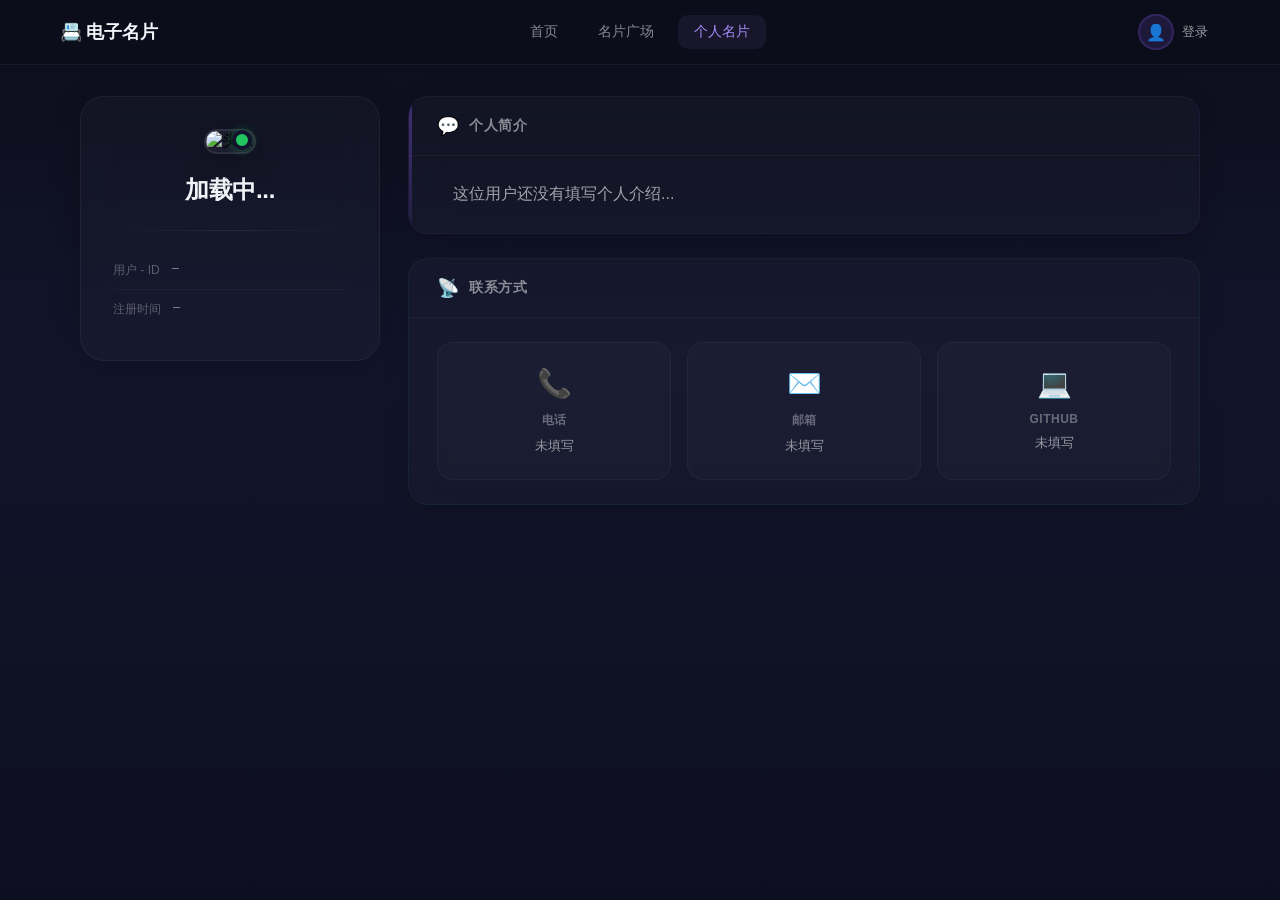
==== commit 674ab177: "Add files via upload" ====
--- a/card.html
+++ b/card.html
@@ -5,18 +5,35 @@
 <meta name="viewport" content="width=device-width, initial-scale=1.0">
 <title>我的电子名片</title>
 <link rel="stylesheet" href="style.css">
-<link rel="stylesheet" href="refined.css">
-<link rel="stylesheet" href="secondary-polish.css">
-<script defer src="secondary-motion.js"></script>
-
 </head>
 <body class="profile-body">
 
-<nav class="profile-nav">
-  <a href="users.html" class="nav-back">← 名片广场</a>
-  <span class="nav-title">电子名片</span>
-  <a href="#" class="nav-logout" id="logoutBtn" style="display:none;" onclick="doLogout(); return false;">退出登录</a>
+<nav class="top-nav">
+  <div class="nav-inner">
+    <a href="home.html" class="nav-logo">📇 电子名片</a>
+    <div class="nav-menu">
+      <a href="home.html" class="nav-link">首页</a>
+      <a href="users.html" class="nav-link">名片广场</a>
+      <a href="card.html" class="nav-link active">个人名片</a>
+    </div>
+    <div class="nav-user" id="navUser">
+      <div class="avatar-wrap" onclick="toggleUserMenu(event)">
+        <img id="navAvatar" class="nav-avatar-img" src="" alt="">
+        <div id="navAvatarFallback" class="nav-avatar-fallback">👤</div>
+        <span class="nav-user-text" id="navUserText">登录</span>
+      </div>
+      <div class="user-dropdown" id="userDropdown">
+        <a href="card.html">我的名片</a>
+        <a href="profile.html">编辑资料</a>
+        <div class="dropdown-divider"></div>
+        <a href="#" onclick="doNavLogout();return false;">退出登录</a>
+      </div>
+    </div>
+  </div>
 </nav>
+
+<!-- 占位 -->
+<div class="nav-spacer"></div>
 
 <div class="profile-wrap">
   <aside class="profile-sidebar">
@@ -30,7 +47,7 @@
       <div class="sidebar-divider"></div>
       <div class="sidebar-meta">
         <div class="meta-row">
-          <span class="meta-label">用户 ID</span>
+          <span class="meta-label">用户 - ID</span>
           <span class="meta-value" id="userId">—</span>
         </div>
         <div class="meta-row">
@@ -126,6 +143,7 @@
   </div>
 </div>
 
+<script type="module" src="script.js"></script>
 <script type="module">
 import { supabase } from "./supabase.js";
 
@@ -153,6 +171,15 @@
     return str.length > len ? str.slice(0, len) + "..." : str;
 }
 
+function normalizeHiddenFields(raw) {
+    if (!raw) return [];
+    if (Array.isArray(raw)) return raw;
+    if (typeof raw === 'string') {
+        try { return JSON.parse(raw); } catch(e) { return []; }
+    }
+    return [];
+}
+
 function renderHonorImages(honorData) {
     const container = document.getElementById("honorImgContainer");
     container.innerHTML = "";
@@ -193,14 +220,16 @@
         const urlParams = new URLSearchParams(window.location.search);
         let targetId = urlParams.get('id');
 
+        const { data: authData } = await supabase.auth.getUser();
+        const currentUserId = authData.user ? authData.user.id : null;
+
         if(!targetId){
-            const { data: userData } = await supabase.auth.getUser();
-            if(!userData.user){
+            if(!currentUserId){
                 alert("请先登录");
-                location.href = "index.html";
+                location.href = "login.html";
                 return;
             }
-            targetId = userData.user.id;
+            targetId = currentUserId;
         }
 
         const { data, error } = await supabase
@@ -215,93 +244,113 @@
             return;
         }
 
-        if(data.avatar){
-            document.getElementById("avatar").src = data.avatar;
-        }
-        document.getElementById("name").textContent = data.name || "未命名";
-        document.getElementById("job").textContent = data.job || "暂无职位";
-        document.getElementById("userId").textContent = (data.id || "").slice(0, 12) + "...";
+        isOwner = currentUserId === targetId;
+
+        const hiddenFields = normalizeHiddenFields(data.hidden_fields);
+        const shouldHideField = (field) => hiddenFields.includes(field) && !isOwner;
+
+        if((data.is_hidden === true || data.is_hidden === "true") && !isOwner){
+            alert("该名片已隐藏");
+            location.href = "users.html";
+            return;
+        }
+
+        const avatarEl = document.getElementById("avatar");
+        if(avatarEl && data.avatar){
+            avatarEl.src = data.avatar;
+        }
+        document.getElementById("name").textContent = shouldHideField('name') ? "已隐藏" : (data.name || "未命名");
+        if(shouldHideField('name')) document.getElementById("name").style.opacity = "0.5";
+        document.getElementById("job").textContent = shouldHideField('job') ? "已隐藏" : (data.job || "暂无职位");
+        if(shouldHideField('job')) document.getElementById("job").style.opacity = "0.5";
+        document.getElementById("userId").textContent = data.id || "—";
 
         const introEl = document.getElementById("intro");
-        if(data.intro && data.intro.trim()){
+        if(data.intro && data.intro.trim() && !shouldHideField('intro')){
             introEl.textContent = data.intro;
             introEl.classList.remove("empty");
         } else {
-            introEl.textContent = "这位用户还没有填写个人介绍...";
-            introEl.classList.add("empty");
+            introEl.textContent = shouldHideField('intro') ? "该用户已隐藏个人介绍" : "这位用户还没有填写个人介绍...";
+            if(shouldHideField('intro')) introEl.classList.add("empty");
         }
 
         const phoneVal = document.getElementById("phoneVal");
         const phoneLink = document.getElementById("phoneLink");
-        if(data.phone){
+        if(data.phone && !shouldHideField('phone')){
             phoneVal.textContent = data.phone;
             phoneLink.href = "tel:" + data.phone;
             phoneLink.classList.remove("disabled");
         } else {
-            phoneVal.textContent = "未填写";
+            phoneVal.textContent = shouldHideField('phone') ? "已隐藏" : "未填写";
             phoneLink.classList.add("disabled");
             phoneLink.href = "#";
         }
 
         const emailVal = document.getElementById("emailVal");
         const emailLink = document.getElementById("emailLink");
-        if(data.email){
+        if(data.email && !shouldHideField('email')){
             emailVal.textContent = data.email;
             emailLink.href = "mailto:" + data.email;
             emailLink.classList.remove("disabled");
         } else {
-            emailVal.textContent = "未填写";
+            emailVal.textContent = shouldHideField('email') ? "已隐藏" : "未填写";
             emailLink.classList.add("disabled");
             emailLink.href = "#";
         }
 
         const githubVal = document.getElementById("githubVal");
         const githubLink = document.getElementById("githubLink");
-        if(data.github){
+        if(data.github && !shouldHideField('github')){
             githubVal.textContent = truncate(data.github, 24);
             githubLink.href = data.github;
             githubLink.target = "_blank";
             githubLink.classList.remove("disabled");
         } else {
-            githubVal.textContent = "未填写";
+            githubVal.textContent = shouldHideField('github') ? "已隐藏" : "未填写";
             githubLink.classList.add("disabled");
             githubLink.href = "#";
         }
 
         const honorBlock = document.getElementById("honorBlock");
         const honorTextEl = document.getElementById("honorText");
+        const hasVisibleHonor = (data.honor_text && !shouldHideField('honor_text')) || (data.honor_image && !shouldHideField('honor_image'));
         
-        if(data.honor_text || data.honor_image){
+        if(hasVisibleHonor){
             honorBlock.style.display = "block";
-            
-            if(data.honor_text && data.honor_text.trim()){
+            if(data.honor_text && data.honor_text.trim() && !shouldHideField('honor_text')){
                 honorTextEl.textContent = data.honor_text;
                 honorTextEl.style.display = "block";
             } else {
                 honorTextEl.style.display = "none";
             }
-            
-            renderHonorImages(data.honor_image);
-        }
-
-        const { data: currentUser } = await supabase.auth.getUser();
-        isOwner = currentUser.user && currentUser.user.id === targetId;
+            if(!shouldHideField('honor_image')){
+                renderHonorImages(data.honor_image);
+            } else {
+                document.getElementById("honorImgContainer").innerHTML = "";
+            }
+        } else {
+            honorBlock.style.display = "none";
+        }
 
         const fromSquare = urlParams.has('id');
 
         if(isOwner && !fromSquare){
             document.getElementById("actionBlock").style.display = "block";
-            document.getElementById("logoutBtn").style.display = "inline-flex";
+            const logoutBtn = document.getElementById("logoutBtn"); if(logoutBtn) logoutBtn.style.display = "inline-flex";
             document.getElementById("welcomeBar").style.display = "flex";
-            document.getElementById("welcomeText").textContent = getRandomQuote();
-
-            if(currentUser.user && currentUser.user.created_at){
-                const d = new Date(currentUser.user.created_at);
+            if(data.is_hidden){
+                document.getElementById("welcomeText").textContent = "🙈 你的名片当前在名片广场中已隐藏";
+                document.getElementById("welcomeText").style.color = "#ff6b6b";
+            } else {
+                document.getElementById("welcomeText").textContent = getRandomQuote();
+            }
+            if(authData.user && authData.user.created_at){
+                const d = new Date(authData.user.created_at);
                 document.getElementById("joinDate").textContent = 
                     d.getFullYear() + "-" + String(d.getMonth()+1).padStart(2,"0") + "-" + String(d.getDate()).padStart(2,"0");
             }
         } else if (isOwner && fromSquare) {
-            document.getElementById("logoutBtn").style.display = "inline-flex";
+            const logoutBtn = document.getElementById("logoutBtn"); if(logoutBtn) logoutBtn.style.display = "inline-flex";
         }
 
     } catch(err) {
@@ -366,17 +415,15 @@
     } else {
         alert("密码修改成功，请重新登录");
         await supabase.auth.signOut();
-        location.href = "index.html";
+        location.href = "login.html";
     }
 };
 
 window.doLogout = async function(){
     await supabase.auth.signOut();
-    location.href = "index.html";
+    location.href = "login.html";
 };
+updateNavUser();
 </script>
-<script type="module" src="script.js"></script>
 </body>
-</html>
-
-
+</html>
--- a/style.css
+++ b/style.css
@@ -1,21 +1,2049 @@
-@import url('https://fonts.googleapis.com/css2?family=DM+Mono:wght@400;500&family=Manrope:wght@400;500;600;700;800&family=Noto+Sans+SC:wght@400;500;600;700;800&display=swap');
-
-:root{--ink:#f7f8ff;--muted:#9aa3bd;--dim:#66708c;--bg:#080a12;--panel:rgba(17,21,36,.72);--panel-solid:#121628;--line:rgba(255,255,255,.1);--cyan:#69e6ff;--violet:#a78bfa;--pink:#ff75c3;--green:#6ff3bf;--shadow:0 24px 80px rgba(0,0,0,.38);font-family:'Manrope','Noto Sans SC',sans-serif;color:var(--ink);background:var(--bg)}
-*{box-sizing:border-box}html{min-height:100%}body{margin:0;min-height:100vh;background:var(--bg);color:var(--ink)}a{color:inherit;text-decoration:none}button,input,textarea{font:inherit}button{cursor:pointer}
-body::before,body::after{content:'';position:fixed;z-index:-1;pointer-events:none;border-radius:50%;filter:blur(2px)}body::before{width:560px;height:560px;top:-260px;right:-130px;background:radial-gradient(circle,rgba(113,84,255,.23),transparent 68%)}body::after{width:520px;height:520px;left:-250px;bottom:-260px;background:radial-gradient(circle,rgba(0,221,255,.14),transparent 68%)}
-.login-body{display:grid;place-items:center;overflow-x:hidden}.login-bg{position:fixed;inset:0;z-index:-1;overflow:hidden;background:radial-gradient(ellipse at 50% 0%,#1a1c3b 0%,var(--bg) 58%)}.login-bg::before{content:'';position:absolute;inset:0;opacity:.18;background-image:linear-gradient(rgba(255,255,255,.04) 1px,transparent 1px),linear-gradient(90deg,rgba(255,255,255,.04) 1px,transparent 1px);background-size:56px 56px;mask-image:linear-gradient(to bottom,#000,transparent 90%)}.login-dot{position:absolute;border-radius:50%;background:var(--cyan);opacity:.55;box-shadow:0 0 18px var(--cyan);animation:drift 16s ease-in-out infinite}@keyframes drift{0%,100%{transform:translate3d(0,0,0);opacity:.2}50%{transform:translate3d(22px,-38px,0);opacity:.8}}
-.login-wrap{width:min(1120px,calc(100% - 40px));min-height:670px;display:grid;grid-template-columns:1.08fr .92fr;overflow:hidden;border:1px solid var(--line);border-radius:30px;background:rgba(11,14,26,.62);box-shadow:var(--shadow),0 0 0 1px rgba(255,255,255,.025) inset;backdrop-filter:blur(24px)}.login-welcome{position:relative;padding:72px 70px;display:flex;flex-direction:column;justify-content:center;background:linear-gradient(140deg,rgba(34,39,78,.56),rgba(12,18,36,.15))}.login-welcome::after{content:'';position:absolute;width:300px;height:300px;right:-100px;bottom:-120px;border:1px solid rgba(105,230,255,.22);border-radius:50%;box-shadow:0 0 0 28px rgba(105,230,255,.03),0 0 0 56px rgba(105,230,255,.025)}.login-brand{display:inline-flex;width:fit-content;padding:9px 14px;border:1px solid rgba(105,230,255,.25);border-radius:999px;color:var(--cyan);background:rgba(105,230,255,.08);font-size:13px;letter-spacing:.03em}.login-title{margin:32px 0 25px;font-size:clamp(46px,6vw,74px);line-height:1.07;letter-spacing:-.07em;font-weight:800;background:linear-gradient(120deg,#fff 20%,#aab6ff 65%,var(--cyan));-webkit-background-clip:text;background-clip:text;color:transparent}.login-quote{max-width:430px;color:var(--muted);font-size:16px;line-height:1.75}.quote-mark{margin:0 7px;color:var(--pink);font-family:Georgia,serif;font-size:29px;vertical-align:-5px}.login-features{display:flex;gap:22px;flex-wrap:wrap;margin-top:48px}.feature-item{display:inline-flex;align-items:center;gap:8px;color:#c8cee2;font-size:13px}.feature-icon{display:grid;place-items:center;width:28px;height:28px;border-radius:9px;background:rgba(255,255,255,.08)}.login-panel{display:grid;place-items:center;padding:40px;background:rgba(9,12,23,.5)}.login-box{width:min(100%,350px)}.login-box h2{margin:0;font-size:32px;letter-spacing:-.04em}.login-sub{margin:10px 0 35px;color:var(--muted);font-size:14px}.login-field{margin-bottom:19px}.login-field label{display:block;margin-bottom:8px;color:#d6dbed;font-size:12px;font-weight:600}.login-field input,.box input,.box textarea{width:100%;border:1px solid var(--line);border-radius:12px;outline:none;color:var(--ink);background:rgba(255,255,255,.055);transition:.2s ease}.login-field input{height:50px;padding:0 15px}.login-field input::placeholder,.box input::placeholder,.box textarea::placeholder{color:#69738f}.login-field input:focus,.box input:focus,.box textarea:focus{border-color:rgba(105,230,255,.72);box-shadow:0 0 0 4px rgba(105,230,255,.1);background:rgba(255,255,255,.08)}.login-btn,.box button{width:100%;min-height:50px;border:0;border-radius:12px;color:#08101a;background:linear-gradient(110deg,var(--cyan),#98a4ff 52%,var(--pink));box-shadow:0 12px 30px rgba(105,230,255,.17);font-weight:800;transition:transform .2s,box-shadow .2s}.login-btn:hover,.box button:hover{transform:translateY(-2px);box-shadow:0 16px 34px rgba(105,230,255,.29)}.login-links{display:flex;justify-content:space-between;gap:14px;margin-top:20px;color:var(--dim);font-size:12px}.login-links a,.box a{color:var(--cyan)}
-body:not(.login-body):not(.users-body):not(.profile-body){display:grid;place-items:center;padding:35px 18px}.box{width:min(100%,520px);padding:42px;border:1px solid var(--line);border-radius:24px;background:var(--panel);box-shadow:var(--shadow);backdrop-filter:blur(22px)}.box h1{margin:0 0 8px;font-size:28px;letter-spacing:-.045em}.box>p{color:var(--muted)!important;font-size:14px}.box input{height:50px;margin:7px 0;padding:0 15px}.box textarea{min-height:104px;margin:7px 0;padding:14px 15px;resize:vertical}.box button{margin-top:15px}.box .file-upload{display:flex;align-items:center;gap:10px;margin:13px 0;padding:12px;border:1px dashed rgba(105,230,255,.28);border-radius:12px;background:rgba(105,230,255,.035)}.file-upload input{display:none}.file-btn{padding:8px 11px;border-radius:8px;color:var(--cyan);background:rgba(105,230,255,.11);font-size:12px;font-weight:700;white-space:nowrap}.file-name{overflow:hidden;color:var(--muted);font-size:12px;text-overflow:ellipsis;white-space:nowrap}.box>div[style*="display:flex"]{gap:10px!important}.box>div[style*="display:flex"] button{margin-top:12px}
-.users-body{padding-bottom:70px;background:radial-gradient(ellipse at 50% -10%,#1b2042 0,var(--bg) 55%)}.nav,.profile-nav{position:sticky;top:0;z-index:10;display:flex;align-items:center;min-height:74px;padding:0 6vw;border-bottom:1px solid rgba(255,255,255,.08);background:rgba(8,10,18,.7);backdrop-filter:blur(18px)}.nav a{color:var(--muted);font-size:13px;transition:color .2s}.nav a:hover,.profile-nav a:hover{color:var(--ink)}.page-header{width:min(1180px,calc(100% - 40px));margin:70px auto 35px}.page-header h1{margin:0 0 10px;font-size:clamp(38px,5vw,60px);letter-spacing:-.065em;background:linear-gradient(110deg,#fff,#aeb9ff 55%,var(--cyan));-webkit-background-clip:text;background-clip:text;color:transparent}.page-header p{margin:0;color:var(--muted);font-size:14px}.grid{width:min(1180px,calc(100% - 40px));margin:0 auto;display:grid;grid-template-columns:repeat(auto-fill,minmax(285px,1fr));gap:17px}.user-card{position:relative;min-height:315px;display:flex;flex-direction:column;padding:22px;overflow:hidden;border:1px solid var(--line);border-radius:19px;background:linear-gradient(145deg,rgba(28,34,58,.85),rgba(13,17,31,.8));box-shadow:0 10px 35px rgba(0,0,0,.15);cursor:pointer;transition:transform .25s,border-color .25s,box-shadow .25s}.user-card::before{content:'';position:absolute;width:160px;height:160px;top:-95px;right:-65px;border-radius:50%;background:rgba(105,230,255,.15);filter:blur(3px)}.user-card:hover{transform:translateY(-7px);border-color:rgba(105,230,255,.42);box-shadow:0 20px 45px rgba(0,0,0,.3),0 0 0 1px rgba(105,230,255,.1) inset}.card-header{display:flex;align-items:center;gap:14px}.card-avatar-wrap{position:relative;flex:0 0 auto}.card-avatar{width:59px;height:59px;object-fit:cover;border:2px solid rgba(255,255,255,.14);border-radius:18px;background:rgba(255,255,255,.05)}.card-avatar-status,.sidebar-status{position:absolute;right:-2px;bottom:1px;width:12px;height:12px;border:2px solid #151a2e;border-radius:50%;background:var(--green);box-shadow:0 0 10px var(--green)}.card-name{margin:0 0 3px;font-size:18px;letter-spacing:-.03em}.card-job{margin:0 0 5px;color:var(--cyan);font-size:12px}.card-id{color:var(--dim);font-family:'DM Mono',monospace;font-size:10px}.card-contacts{display:grid;grid-template-columns:repeat(3,1fr);gap:8px;margin:24px 0 18px;padding:13px 0;border-top:1px solid var(--line);border-bottom:1px solid var(--line)}.contact-item{min-width:0;display:grid;gap:3px;color:var(--muted);font-size:10px}.contact-item .icon{font-size:13px}.contact-item .value{overflow:hidden;color:#dce1f0;font-size:11px;text-overflow:ellipsis;white-space:nowrap}.contact-item.empty .value{color:var(--dim)}.card-bio{flex:1}.card-bio-label{margin-bottom:7px;color:var(--dim);font-size:10px;letter-spacing:.12em;text-transform:uppercase}.card-bio-text{display:-webkit-box;margin:0;overflow:hidden;color:#cbd1e1;font-size:12px;line-height:1.7;-webkit-box-orient:vertical;-webkit-line-clamp:3}.card-bio-text.empty{color:var(--dim)}.card-footer{display:flex;justify-content:space-between;align-items:center;margin-top:18px;color:var(--cyan);font-size:11px}.card-footer-arrow{font-size:19px;transition:transform .2s}.user-card:hover .card-footer-arrow{transform:translateX(4px)}.empty-state,.loading-state{grid-column:1/-1;padding:100px 20px;color:var(--muted);text-align:center}.empty-state-icon{margin-bottom:12px;font-size:34px}
-.profile-body{background:radial-gradient(ellipse at 65% -15%,#23264e 0,var(--bg) 58%)}.profile-nav{justify-content:space-between}.nav-back,.nav-logout{color:var(--muted);font-size:13px}.nav-title{position:absolute;left:50%;transform:translateX(-50%);color:#e8ebf8;font-size:13px;letter-spacing:.12em;text-transform:uppercase}.profile-wrap{width:min(1060px,calc(100% - 40px));display:grid;grid-template-columns:260px 1fr;gap:22px;margin:54px auto 80px}.profile-sidebar{align-self:start;position:sticky;top:100px}.sidebar-card,.info-block,.welcome-bar{border:1px solid var(--line);border-radius:19px;background:var(--panel);box-shadow:0 16px 50px rgba(0,0,0,.18);backdrop-filter:blur(20px)}.sidebar-card{padding:26px 21px;text-align:center}.sidebar-avatar-wrap{position:relative;display:inline-block}.sidebar-avatar{width:108px;height:108px;object-fit:cover;border:3px solid rgba(105,230,255,.45);border-radius:30px;background:rgba(255,255,255,.06);box-shadow:0 0 0 8px rgba(105,230,255,.06),0 12px 30px rgba(0,0,0,.28)}.sidebar-name{margin:18px 0 5px;font-size:23px;letter-spacing:-.05em}.sidebar-job{margin:0;color:var(--cyan);font-size:12px}.sidebar-divider{height:1px;margin:23px 0 17px;background:var(--line)}.sidebar-meta{display:grid;gap:11px;text-align:left}.meta-row{display:flex;justify-content:space-between;gap:8px;font-size:10px}.meta-label{color:var(--dim)}.meta-value{overflow:hidden;color:#cbd1e2;font-family:'DM Mono',monospace;text-overflow:ellipsis;white-space:nowrap}.profile-main{display:grid;gap:16px}.welcome-bar{display:flex;align-items:center;gap:10px;padding:14px 18px;color:#d9e1ff;font-size:13px;background:linear-gradient(100deg,rgba(108,110,255,.2),rgba(105,230,255,.08))}.welcome-icon{font-size:17px}.info-block{padding:24px}.block-header{display:flex;align-items:center;gap:10px;margin-bottom:18px}.block-icon{display:grid;place-items:center;width:30px;height:30px;border-radius:9px;background:rgba(167,139,250,.14);font-size:15px}.block-title{color:#e6e9f6;font-size:13px;font-weight:700;letter-spacing:.04em}.quote-text{margin:0;color:#c4cbdf;font-size:15px;line-height:1.9;white-space:pre-wrap}.quote-text.empty{color:var(--dim)}.contact-grid{display:grid;grid-template-columns:repeat(3,1fr);gap:10px}.contact-box{padding:17px 14px;border:1px solid var(--line);border-radius:13px;background:rgba(255,255,255,.035);transition:.2s}.contact-box:hover{border-color:rgba(105,230,255,.45);background:rgba(105,230,255,.08);transform:translateY(-2px)}.contact-box.disabled{opacity:.5;pointer-events:none}.contact-box-icon{margin-bottom:9px;font-size:19px}.contact-box-label{color:var(--dim);font-size:10px}.contact-box-value{overflow:hidden;margin-top:4px;color:#e5e9f7;font-size:12px;text-overflow:ellipsis;white-space:nowrap}.honor-grid{display:grid;grid-template-columns:repeat(auto-fill,minmax(130px,1fr));gap:10px;margin-top:16px}.honor-img{width:100%;height:130px;object-fit:cover;border-radius:11px;border:1px solid var(--line)}.action-body-compact{display:grid;gap:10px}.action-mini-row{display:flex;justify-content:space-between;align-items:center;padding:10px 0;border-bottom:1px solid rgba(255,255,255,.06)}.action-mini-row:last-child{border-bottom:0}.action-mini-label{color:var(--muted);font-size:12px}.action-mini-btn{min-width:72px;padding:8px 14px;border:0;border-radius:8px;color:#0b101d;font-size:11px;font-weight:700}.action-mini-btn-primary{background:var(--cyan)}.action-mini-btn-secondary{color:#fff;background:rgba(255,255,255,.13)}.modal-overlay{position:fixed;inset:0;z-index:30;display:none;place-items:center;padding:20px;background:rgba(2,4,10,.7);backdrop-filter:blur(10px)}.modal-content{width:min(100%,370px);padding:26px;border:1px solid var(--line);border-radius:18px;background:var(--panel-solid);box-shadow:var(--shadow)}.modal-content h3{margin:0 0 18px}.modal-content input{width:100%;height:45px;margin:5px 0;padding:0 12px;border:1px solid var(--line);border-radius:9px;outline:0;color:var(--ink);background:rgba(255,255,255,.06)}.modal-buttons{display:flex;gap:9px;margin-top:14px}.modal-buttons button{flex:1;padding:11px;border:0;border-radius:9px;color:#08101a;background:var(--cyan);font-weight:700}.modal-buttons button.secondary{color:var(--ink);background:rgba(255,255,255,.1)}
-+@media(max-width:800px){.login-wrap{grid-template-columns:1fr;min-height:auto}.login-welcome{padding:45px 32px}.login-title{margin-top:24px;font-size:54px}.login-features{margin-top:30px}.login-panel{padding:40px 32px 48px}.profile-wrap{grid-template-columns:1fr;margin-top:30px}.profile-sidebar{position:static}.sidebar-card{display:grid;grid-template-columns:auto 1fr;column-gap:17px;align-items:center;text-align:left}.sidebar-avatar-wrap{grid-row:span 3}.sidebar-name{margin:0 0 3px}.sidebar-divider,.sidebar-meta{grid-column:1/-1}.sidebar-divider{margin:18px 0 14px}}
-+@media(max-width:520px){.nav{padding:0 18px}.nav>div:first-child{display:none}.nav>div:nth-child(2){gap:18px!important}.nav input{width:145px!important}.page-header,.grid,.profile-wrap{width:min(100% - 28px,1180px)}.page-header{margin-top:45px}.contact-grid{grid-template-columns:1fr}.info-block{padding:20px}.box{padding:30px 22px}}
-+@media(prefers-reduced-motion:reduce){*,*::before,*::after{animation-duration:.01ms!important;animation-iteration-count:1!important;scroll-behavior:auto!important;transition-duration:.01ms!important}}
-+
-
-.nav-brand{display:inline-flex;align-items:center;gap:7px;color:#f7f8ff!important;font-size:17px!important;font-weight:800;letter-spacing:-.06em}.nav-brand-mark{display:grid;place-items:center;width:30px;height:30px;border-radius:9px;color:#08101a;background:linear-gradient(135deg,var(--cyan),var(--violet));font-family:'DM Mono',monospace;font-size:12px;letter-spacing:-.12em}.nav-brand small{margin-left:3px;color:var(--dim);font-size:9px;font-weight:500;letter-spacing:.05em}.nav-links{display:flex;gap:34px;margin-left:80px}.nav-links a.active{color:var(--ink)}.nav-search{display:flex;align-items:center;gap:8px;width:235px;margin-left:auto;padding:8px 13px;border:1px solid var(--line);border-radius:999px;background:rgba(255,255,255,.05);color:var(--muted)}.nav-search input{width:100%;border:0;outline:0;color:var(--ink);background:transparent;font-size:12px}.nav-search input::placeholder{color:var(--dim)}
-@media(max-width:800px){.nav{padding:0 24px}.nav-links{gap:18px;margin-left:30px}.nav-brand small{display:none}}
-@media(max-width:520px){.nav{gap:12px}.nav-brand{font-size:15px!important}.nav-links{margin-left:auto}.nav-search{width:42px;padding:8px 11px}.nav-search span{font-size:16px}.nav-search input{display:none}}
-/* Shared page theme */
-.users-body,.profile-body,body:not(.login-body):not(.users-body):not(.profile-body){background:#080808;color:#f5f5f0}.users-body::before,.profile-body::before,body:not(.login-body):not(.users-body):not(.profile-body)::before{background:radial-gradient(circle,rgba(206,255,72,.08),transparent 68%)}.users-body::after,.profile-body::after,body:not(.login-body):not(.users-body):not(.profile-body)::after{background:radial-gradient(circle,rgba(255,91,46,.07),transparent 68%)}.users-body .nav,.profile-body .profile-nav{background:rgba(8,8,8,.86);border-color:#292927}.users-body .page-header h1{background:none;color:#f5f5f0}.users-body .page-header h1::after{content:'.';color:#ceff48}.users-body .user-card{border-radius:8px;border-color:#30302d;background:#11110f;box-shadow:0 12px 35px rgba(0,0,0,.28)}.users-body .user-card::before{background:rgba(206,255,72,.08)}.users-body .user-card:hover{border-color:#ceff48;box-shadow:0 20px 44px rgba(0,0,0,.45),0 0 0 1px rgba(206,255,72,.12) inset}.users-body .card-job,.users-body .card-footer{color:#ceff48}.profile-body .sidebar-card,.profile-body .info-block,.profile-body .welcome-bar,.box{border-radius:8px;border-color:#30302d;background:#11110f;box-shadow:0 15px 40px rgba(0,0,0,.3)}.profile-body .sidebar-avatar{border-color:#ceff48;border-radius:12px}.profile-body .sidebar-job{color:#ceff48}.profile-body .block-icon{background:rgba(206,255,72,.12)}.profile-body .contact-box:hover{border-color:#ceff48;background:rgba(206,255,72,.07)}.profile-body .action-mini-btn-primary,.box button{background:#ceff48;color:#080808}.box h1{color:#f5f5f0}.box input,.box textarea{border-radius:8px;background:#181816;border-color:#30302d}.box .file-upload{border-color:#4c5b2a;background:rgba(206,255,72,.04)}.file-btn{color:#ceff48;background:rgba(206,255,72,.11)}
-
+* {
+    box-sizing: border-box;
+}
+
+body {
+    margin: 0;
+    min-height: 100vh;
+    display: flex;
+    justify-content: center;
+    align-items: center;
+    background: linear-gradient(135deg, #667eea 0%, #764ba2 50%, #f093fb 100%);
+    background-attachment: fixed;
+    font-family: -apple-system, BlinkMacSystemFont, "Segoe UI", "PingFang SC", "Microsoft YaHei", sans-serif;
+    padding: 20px;
+}
+
+.box, .card {
+    width: 400px;
+    max-width: 100%;
+    background: rgba(255, 255, 255, 0.85);
+    backdrop-filter: blur(20px);
+    -webkit-backdrop-filter: blur(20px);
+    padding: 40px 35px;
+    border-radius: 24px;
+    text-align: center;
+    box-shadow: 0 8px 32px rgba(31, 38, 135, 0.2);
+    border: 1px solid rgba(255, 255, 255, 0.3);
+    animation: fadeInUp 0.6s ease-out;
+}
+
+@keyframes fadeInUp {
+    from { opacity: 0; transform: translateY(30px); }
+    to { opacity: 1; transform: translateY(0); }
+}
+
+.box h1, .card h1 {
+    margin: 0 0 8px 0;
+    font-size: 28px;
+    font-weight: 700;
+    background: linear-gradient(135deg, #667eea, #764ba2);
+    -webkit-background-clip: text;
+    -webkit-text-fill-color: transparent;
+    background-clip: text;
+}
+
+.box h1 + p, .card h3 {
+    color: #666;
+    font-size: 15px;
+    margin: 0 0 25px 0;
+}
+
+input, textarea {
+    width: 100%;
+    padding: 14px 18px;
+    margin: 8px 0;
+    border-radius: 14px;
+    border: 2px solid rgba(102, 126, 234, 0.15);
+    background: rgba(255, 255, 255, 0.7);
+    font-size: 15px;
+    transition: all 0.3s ease;
+    outline: none;
+    font-family: inherit;
+}
+
+input:focus, textarea:focus {
+    border-color: #667eea;
+    background: rgba(255, 255, 255, 0.95);
+    box-shadow: 0 0 0 4px rgba(102, 126, 234, 0.1);
+}
+
+input::placeholder, textarea::placeholder {
+    color: #aaa;
+}
+
+textarea {
+    height: 100px;
+    resize: vertical;
+}
+
+button {
+    width: 100%;
+    padding: 14px 25px;
+    margin-top: 15px;
+    border: none;
+    background: linear-gradient(135deg, #667eea 0%, #764ba2 100%);
+    color: white;
+    border-radius: 14px;
+    cursor: pointer;
+    font-size: 16px;
+    font-weight: 600;
+    transition: all 0.3s ease;
+    box-shadow: 0 4px 15px rgba(102, 126, 234, 0.3);
+    letter-spacing: 1px;
+}
+
+button:hover {
+    transform: translateY(-2px);
+    box-shadow: 0 8px 25px rgba(102, 126, 234, 0.4);
+}
+
+button:active {
+    transform: translateY(0);
+}
+
+p {
+    margin: 18px 0 0 0;
+    font-size: 14px;
+    color: #666;
+}
+
+p a {
+    color: #667eea;
+    text-decoration: none;
+    font-weight: 600;
+    transition: color 0.3s;
+}
+
+p a:hover {
+    color: #764ba2;
+    text-decoration: underline;
+}
+
+.avatar {
+    width: 140px;
+    height: 140px;
+    border-radius: 50%;
+    object-fit: cover;
+    border: 4px solid rgba(255, 255, 255, 0.8);
+    box-shadow: 0 4px 20px rgba(0, 0, 0, 0.15);
+    margin-bottom: 15px;
+    transition: transform 0.3s ease;
+}
+
+.avatar:hover {
+    transform: scale(1.05);
+}
+
+.buttons {
+    margin: 20px 0;
+}
+
+.buttons a {
+    display: block;
+    margin: 10px 0;
+    padding: 14px;
+    background: linear-gradient(135deg, #667eea 0%, #764ba2 100%);
+    color: white;
+    border-radius: 14px;
+    text-decoration: none;
+    font-weight: 500;
+    transition: all 0.3s ease;
+    box-shadow: 0 2px 10px rgba(102, 126, 234, 0.2);
+}
+
+.buttons a:hover {
+    transform: translateX(5px);
+    box-shadow: 0 4px 15px rgba(102, 126, 234, 0.3);
+}
+
+input[type="file"] {
+    padding: 10px;
+    border: 2px dashed rgba(102, 126, 234, 0.3);
+    background: rgba(255, 255, 255, 0.5);
+    cursor: pointer;
+}
+
+input[type="file"]:hover {
+    border-color: #667eea;
+    background: rgba(255, 255, 255, 0.8);
+}
+
+.modal-overlay {
+    display: none;
+    position: fixed;
+    top: 0;
+    left: 0;
+    width: 100%;
+    height: 100%;
+    background: rgba(0,0,0,0.5);
+    backdrop-filter: blur(5px);
+    justify-content: center;
+    align-items: center;
+    z-index: 100;
+    animation: fadeIn 0.2s ease;
+}
+
+@keyframes fadeIn {
+    from { opacity: 0; }
+    to { opacity: 1; }
+}
+
+.modal-content {
+    background: rgba(255, 255, 255, 0.95);
+    backdrop-filter: blur(20px);
+    padding: 35px;
+    border-radius: 24px;
+    width: 360px;
+    max-width: 90%;
+    text-align: center;
+    box-shadow: 0 20px 60px rgba(0,0,0,0.3);
+    animation: scaleIn 0.3s ease;
+}
+
+@keyframes scaleIn {
+    from { opacity: 0; transform: scale(0.9); }
+    to { opacity: 1; transform: scale(1); }
+}
+
+.modal-content h3 {
+    margin-top: 0;
+    margin-bottom: 20px;
+    color: #333;
+    font-size: 22px;
+}
+
+.modal-content input {
+    margin: 8px 0;
+}
+
+.modal-buttons {
+    margin-top: 20px;
+    display: flex;
+    gap: 12px;
+    justify-content: center;
+}
+
+.modal-buttons button {
+    width: auto;
+    padding: 10px 24px;
+    margin-top: 0;
+    font-size: 14px;
+}
+
+.modal-buttons button.secondary {
+    background: #ccc;
+    color: #333;
+    box-shadow: none;
+}
+
+.modal-buttons button.secondary:hover {
+    background: #bbb;
+}
+
+@media (max-width: 480px) {
+    .box, .card {
+        width: 100%;
+        padding: 30px 20px;
+    }
+}
+
+.users-body {
+    display: block;
+    padding: 0;
+    background: linear-gradient(135deg, #0f0c29 0%, #302b63 50%, #24243e 100%);
+    background-attachment: fixed;
+    min-height: 100vh;
+}
+
+.nav {
+    position: relative;
+    display: flex;
+    justify-content: center;
+    align-items: center;
+    gap: 40px;
+    padding: 18px 40px;
+    background: rgba(255, 255, 255, 0.03);
+    backdrop-filter: blur(20px);
+    -webkit-backdrop-filter: blur(20px);
+    border-bottom: 1px solid rgba(255, 255, 255, 0.06);
+    position: sticky;
+    top: 0;
+    z-index: 100;
+}
+
+.nav a {
+    color: rgba(255, 255, 255, 0.6);
+    text-decoration: none;
+    font-size: 15px;
+    font-weight: 500;
+    letter-spacing: 0.5px;
+    transition: all 0.3s ease;
+    padding: 8px 16px;
+    border-radius: 12px;
+}
+
+.nav a:hover {
+    color: #a78bfa;
+    background: rgba(167, 139, 250, 0.08);
+}
+
+.page-header {
+    text-align: center;
+    padding: 50px 20px 30px;
+}
+
+.page-header h1 {
+    margin: 0 0 10px;
+    font-size: 42px;
+    font-weight: 700;
+    background: linear-gradient(135deg, #c4b5fd, #a78bfa, #8b5cf6);
+    -webkit-background-clip: text;
+    -webkit-text-fill-color: transparent;
+    background-clip: text;
+    letter-spacing: -1px;
+}
+
+.page-header p {
+    margin: 0;
+    color: rgba(255, 255, 255, 0.4);
+    font-size: 16px;
+    font-weight: 400;
+}
+
+.grid {
+    display: grid;
+    grid-template-columns: repeat(auto-fill, minmax(420px, 1fr));
+    gap: 28px;
+    padding: 0 40px 60px;
+    max-width: 1400px;
+    margin: 0 auto;
+}
+
+@media (max-width: 520px) {
+    .grid {
+        grid-template-columns: 1fr;
+        padding: 0 16px 40px;
+        gap: 20px;
+    }
+    .page-header h1 {
+        font-size: 30px;
+    }
+}
+
+.user-card {
+    position: relative;
+    background: rgba(255, 255, 255, 0.03);
+    backdrop-filter: blur(24px);
+    -webkit-backdrop-filter: blur(24px);
+    border: 1px solid rgba(255, 255, 255, 0.06);
+    border-radius: 24px;
+    padding: 0;
+    overflow: hidden;
+    cursor: pointer;
+    transition: all 0.4s cubic-bezier(0.25, 0.46, 0.45, 0.94);
+    box-shadow: 0 4px 24px rgba(0, 0, 0, 0.2);
+    animation: cardReveal 0.6s ease-out backwards;
+}
+
+@keyframes cardReveal {
+    from { opacity: 0; transform: translateY(30px) scale(0.97); }
+    to { opacity: 1; transform: translateY(0) scale(1); }
+}
+
+.user-card:nth-child(1) { animation-delay: 0.05s; }
+.user-card:nth-child(2) { animation-delay: 0.1s; }
+.user-card:nth-child(3) { animation-delay: 0.15s; }
+.user-card:nth-child(4) { animation-delay: 0.2s; }
+.user-card:nth-child(5) { animation-delay: 0.25s; }
+.user-card:nth-child(6) { animation-delay: 0.3s; }
+.user-card:nth-child(7) { animation-delay: 0.35s; }
+.user-card:nth-child(8) { animation-delay: 0.4s; }
+
+.user-card::before {
+    content: "";
+    position: absolute;
+    top: 0;
+    left: 0;
+    right: 0;
+    height: 1px;
+    background: linear-gradient(90deg, transparent, rgba(167, 139, 250, 0.3), transparent);
+}
+
+.user-card:hover {
+    transform: translateY(-6px) scale(1.01);
+    border-color: rgba(167, 139, 250, 0.2);
+    box-shadow: 0 20px 60px rgba(0, 0, 0, 0.4), 0 0 40px rgba(139, 92, 246, 0.08);
+}
+
+.card-header {
+    display: flex;
+    align-items: flex-start;
+    gap: 20px;
+    padding: 28px 28px 20px;
+    border-bottom: 1px solid rgba(255, 255, 255, 0.04);
+}
+
+.card-avatar-wrap {
+    position: relative;
+    flex-shrink: 0;
+}
+
+.card-avatar {
+    width: 88px;
+    height: 88px;
+    border-radius: 20px;
+    object-fit: cover;
+    background: rgba(255, 255, 255, 0.05);
+    border: 2px solid rgba(255, 255, 255, 0.08);
+    transition: all 0.4s ease;
+}
+
+.user-card:hover .card-avatar {
+    border-color: rgba(167, 139, 250, 0.3);
+    box-shadow: 0 0 30px rgba(139, 92, 246, 0.15);
+}
+
+.card-avatar-status {
+    position: absolute;
+    bottom: -2px;
+    right: -2px;
+    width: 18px;
+    height: 18px;
+    background: #22c55e;
+    border: 3px solid #1a1635;
+    border-radius: 50%;
+}
+
+.card-info {
+    flex: 1;
+    min-width: 0;
+    padding-top: 4px;
+}
+
+.card-name {
+    margin: 0 0 6px;
+    font-size: 22px;
+    font-weight: 700;
+    color: #f1f5f9;
+    letter-spacing: -0.3px;
+    white-space: nowrap;
+    overflow: hidden;
+    text-overflow: ellipsis;
+}
+
+.card-job {
+    margin: 0 0 12px;
+    font-size: 14px;
+    font-weight: 500;
+    color: #a78bfa;
+    letter-spacing: 0.3px;
+}
+
+.card-id {
+    display: inline-flex;
+    align-items: center;
+    gap: 6px;
+    font-size: 11px;
+    color: rgba(255, 255, 255, 0.25);
+    font-family: "SF Mono", "Fira Code", monospace;
+    background: rgba(255, 255, 255, 0.03);
+    padding: 4px 10px;
+    border-radius: 8px;
+    border: 1px solid rgba(255, 255, 255, 0.04);
+}
+
+.card-contacts {
+    display: grid;
+    grid-template-columns: repeat(3, 1fr);
+    gap: 1px;
+    background: rgba(255, 255, 255, 0.03);
+    border-bottom: 1px solid rgba(255, 255, 255, 0.04);
+}
+
+.contact-item {
+    display: flex;
+    flex-direction: column;
+    align-items: center;
+    justify-content: center;
+    gap: 6px;
+    padding: 16px 8px;
+    background: rgba(255, 255, 255, 0.01);
+    transition: all 0.3s ease;
+    position: relative;
+}
+
+.contact-item:hover {
+    background: rgba(167, 139, 250, 0.05);
+}
+
+.contact-item .icon {
+    font-size: 20px;
+    opacity: 0.7;
+    transition: all 0.3s ease;
+}
+
+.contact-item:hover .icon {
+    opacity: 1;
+    transform: scale(1.1);
+}
+
+.contact-item .label {
+    font-size: 11px;
+    color: rgba(255, 255, 255, 0.3);
+    font-weight: 500;
+    letter-spacing: 0.5px;
+    text-transform: uppercase;
+}
+
+.contact-item .value {
+    font-size: 12px;
+    color: rgba(255, 255, 255, 0.5);
+    max-width: 100%;
+    overflow: hidden;
+    text-overflow: ellipsis;
+    white-space: nowrap;
+    padding: 0 4px;
+}
+
+.contact-item.empty .value {
+    color: rgba(255, 255, 255, 0.15);
+    font-style: italic;
+}
+
+.contact-item:not(:last-child)::after {
+    content: "";
+    position: absolute;
+    right: 0;
+    top: 20%;
+    bottom: 20%;
+    width: 1px;
+    background: rgba(255, 255, 255, 0.04);
+}
+
+.card-bio {
+    padding: 20px 28px 24px;
+}
+
+.card-bio-label {
+    display: flex;
+    align-items: center;
+    gap: 8px;
+    margin: 0 0 10px;
+    font-size: 11px;
+    font-weight: 600;
+    color: rgba(255, 255, 255, 0.3);
+    letter-spacing: 1px;
+    text-transform: uppercase;
+}
+
+.card-bio-label::before {
+    content: "";
+    display: inline-block;
+    width: 12px;
+    height: 2px;
+    background: linear-gradient(90deg, #8b5cf6, transparent);
+    border-radius: 1px;
+}
+
+.card-bio-text {
+    margin: 0;
+    font-size: 14px;
+    line-height: 1.7;
+    color: rgba(255, 255, 255, 0.5);
+    display: -webkit-box;
+    -webkit-line-clamp: 3;
+    -webkit-box-orient: vertical;
+    overflow: hidden;
+}
+
+.card-bio-text.empty {
+    color: rgba(255, 255, 255, 0.15);
+    font-style: italic;
+}
+
+.card-footer {
+    display: flex;
+    align-items: center;
+    justify-content: space-between;
+    padding: 14px 28px;
+    background: rgba(255, 255, 255, 0.015);
+    border-top: 1px solid rgba(255, 255, 255, 0.04);
+}
+
+.card-footer-text {
+    font-size: 13px;
+    font-weight: 500;
+    color: rgba(167, 139, 250, 0.6);
+    transition: color 0.3s ease;
+}
+
+.user-card:hover .card-footer-text {
+    color: #a78bfa;
+}
+
+.card-footer-arrow {
+    font-size: 18px;
+    color: rgba(167, 139, 250, 0.4);
+    transition: all 0.3s ease;
+}
+
+.user-card:hover .card-footer-arrow {
+    color: #a78bfa;
+    transform: translateX(4px);
+}
+
+.loading-state {
+    grid-column: 1 / -1;
+    text-align: center;
+    padding: 80px 20px;
+    color: rgba(255, 255, 255, 0.3);
+    font-size: 16px;
+}
+
+.empty-state {
+    grid-column: 1 / -1;
+    text-align: center;
+    padding: 80px 20px;
+}
+
+.empty-state-icon {
+    font-size: 48px;
+    margin-bottom: 16px;
+    opacity: 0.3;
+}
+
+.empty-state-text {
+    color: rgba(255, 255, 255, 0.3);
+    font-size: 16px;
+}
+
+.login-body {
+    display: block;
+    padding: 0;
+    margin: 0;
+    min-height: 100vh;
+    background: linear-gradient(135deg, #0c0e1b 0%, #1a1d3a 50%, #0f1126 100%);
+    background-attachment: fixed;
+    overflow-x: hidden;
+    font-family: -apple-system, BlinkMacSystemFont, "Segoe UI", "PingFang SC", "Microsoft YaHei", sans-serif;
+}
+
+.login-bg {
+    position: fixed;
+    top: 0;
+    left: 0;
+    width: 100%;
+    height: 100%;
+    z-index: 0;
+    pointer-events: none;
+    overflow: hidden;
+}
+
+.login-dot {
+    position: absolute;
+    border-radius: 50%;
+    background: rgba(139, 92, 246, 0.15);
+    animation: floatDot linear infinite;
+}
+
+@keyframes floatDot {
+    0% { transform: translateY(0) scale(1); opacity: 0; }
+    10% { opacity: 1; }
+    90% { opacity: 1; }
+    100% { transform: translateY(-100vh) scale(0.5); opacity: 0; }
+}
+
+.login-wrap {
+    position: relative;
+    z-index: 1;
+    display: flex;
+    min-height: 100vh;
+    align-items: center;
+    justify-content: center;
+    gap: 80px;
+    padding: 40px;
+    max-width: 1200px;
+    margin: 0 auto;
+}
+
+@media (max-width: 900px) {
+    .login-wrap {
+        flex-direction: column;
+        gap: 40px;
+        padding: 30px 20px;
+    }
+}
+
+.login-welcome {
+    flex: 1;
+    max-width: 480px;
+    animation: fadeInUp 0.8s ease-out;
+}
+
+.login-brand {
+    font-size: 14px;
+    font-weight: 600;
+    color: rgba(139, 92, 246, 0.7);
+    letter-spacing: 2px;
+    text-transform: uppercase;
+    margin-bottom: 20px;
+}
+
+.login-title {
+    font-size: 52px;
+    font-weight: 800;
+    color: #f1f5f9;
+    line-height: 1.15;
+    margin: 0 0 30px;
+    letter-spacing: -1.5px;
+}
+
+@media (max-width: 600px) {
+    .login-title {
+        font-size: 36px;
+    }
+}
+
+.login-quote {
+    background: rgba(139, 92, 246, 0.06);
+    border-left: 3px solid rgba(139, 92, 246, 0.3);
+    padding: 18px 24px;
+    border-radius: 0 12px 12px 0;
+    margin-bottom: 40px;
+    transition: all 0.4s ease;
+}
+
+.login-quote:hover {
+    background: rgba(139, 92, 246, 0.1);
+    border-left-color: rgba(139, 92, 246, 0.5);
+}
+
+.quote-mark {
+    color: rgba(139, 92, 246, 0.4);
+    font-size: 20px;
+    font-weight: 700;
+}
+
+#quoteText {
+    color: rgba(255, 255, 255, 0.55);
+    font-size: 16px;
+    line-height: 1.6;
+    font-style: italic;
+    transition: opacity 0.4s ease;
+}
+
+.login-features {
+    display: flex;
+    flex-direction: column;
+    gap: 14px;
+}
+
+.feature-item {
+    display: flex;
+    align-items: center;
+    gap: 14px;
+    color: rgba(255, 255, 255, 0.4);
+    font-size: 14px;
+    transition: all 0.3s ease;
+}
+
+.feature-item:hover {
+    color: rgba(255, 255, 255, 0.7);
+    transform: translateX(4px);
+}
+
+.feature-icon {
+    font-size: 18px;
+    width: 36px;
+    height: 36px;
+    display: flex;
+    align-items: center;
+    justify-content: center;
+    background: rgba(139, 92, 246, 0.08);
+    border-radius: 10px;
+    border: 1px solid rgba(139, 92, 246, 0.1);
+}
+
+.login-panel {
+    flex-shrink: 0;
+    width: 400px;
+    max-width: 100%;
+    animation: fadeInUp 0.8s ease-out 0.15s backwards;
+}
+
+.login-box {
+    background: rgba(255, 255, 255, 0.03);
+    backdrop-filter: blur(24px);
+    -webkit-backdrop-filter: blur(24px);
+    border: 1px solid rgba(255, 255, 255, 0.06);
+    border-radius: 24px;
+    padding: 40px 36px;
+    box-shadow: 0 8px 40px rgba(0, 0, 0, 0.3);
+}
+
+.login-box h2 {
+    margin: 0 0 6px;
+    font-size: 26px;
+    font-weight: 700;
+    color: #f1f5f9;
+}
+
+.login-sub {
+    margin: 0 0 30px;
+    font-size: 14px;
+    color: rgba(255, 255, 255, 0.35);
+}
+
+.login-field {
+    margin-bottom: 18px;
+}
+
+.login-field label {
+    display: block;
+    font-size: 12px;
+    font-weight: 600;
+    color: rgba(255, 255, 255, 0.4);
+    margin-bottom: 8px;
+    letter-spacing: 0.5px;
+    text-transform: uppercase;
+}
+
+.login-field input {
+    width: 100%;
+    padding: 14px 16px;
+    border-radius: 12px;
+    border: 1px solid rgba(255, 255, 255, 0.08);
+    background: rgba(255, 255, 255, 0.03);
+    color: #f1f5f9;
+    font-size: 15px;
+    transition: all 0.3s ease;
+    outline: none;
+    font-family: inherit;
+    margin: 0;
+}
+
+.login-field input::placeholder {
+    color: rgba(255, 255, 255, 0.2);
+}
+
+.login-field input:focus {
+    border-color: rgba(139, 92, 246, 0.4);
+    background: rgba(255, 255, 255, 0.05);
+    box-shadow: 0 0 0 3px rgba(139, 92, 246, 0.08);
+}
+
+.login-btn {
+    width: 100%;
+    padding: 14px;
+    margin-top: 10px;
+    border: none;
+    background: linear-gradient(135deg, #7c3aed 0%, #6d28d9 100%);
+    color: white;
+    border-radius: 12px;
+    cursor: pointer;
+    font-size: 16px;
+    font-weight: 600;
+    transition: all 0.3s ease;
+    box-shadow: 0 4px 20px rgba(124, 58, 237, 0.25);
+    letter-spacing: 0.5px;
+}
+
+.login-btn:hover {
+    transform: translateY(-2px);
+    box-shadow: 0 8px 30px rgba(124, 58, 237, 0.35);
+}
+
+.login-btn:active {
+    transform: translateY(0);
+}
+
+.login-links {
+    display: flex;
+    justify-content: space-between;
+    align-items: center;
+    margin-top: 24px;
+    padding-top: 20px;
+    border-top: 1px solid rgba(255, 255, 255, 0.05);
+    font-size: 13px;
+}
+
+.login-links span {
+    color: rgba(255, 255, 255, 0.35);
+}
+
+.login-links a {
+    color: rgba(167, 139, 250, 0.7);
+    text-decoration: none;
+    font-weight: 500;
+    transition: color 0.3s;
+}
+
+.login-links a:hover {
+    color: #a78bfa;
+}
+
+.profile-body {
+    display: block;
+    padding: 0;
+    margin: 0;
+    min-height: 100vh;
+    background: linear-gradient(180deg, #0c0e1b 0%, #12142b 40%, #0d0f20 100%);
+    background-attachment: fixed;
+    font-family: -apple-system, BlinkMacSystemFont, "Segoe UI", "PingFang SC", "Microsoft YaHei", sans-serif;
+}
+
+.profile-nav {
+    display: flex;
+    align-items: center;
+    justify-content: space-between;
+    padding: 16px 40px;
+    background: rgba(255, 255, 255, 0.02);
+    backdrop-filter: blur(20px);
+    -webkit-backdrop-filter: blur(20px);
+    border-bottom: 1px solid rgba(255, 255, 255, 0.04);
+    position: sticky;
+    top: 0;
+    z-index: 100;
+}
+
+.nav-back {
+    color: rgba(255, 255, 255, 0.45);
+    text-decoration: none;
+    font-size: 14px;
+    font-weight: 500;
+    transition: color 0.3s;
+    padding: 8px 14px;
+    border-radius: 10px;
+    background: rgba(255, 255, 255, 0.03);
+    border: 1px solid rgba(255, 255, 255, 0.05);
+}
+
+.nav-back:hover {
+    color: #a78bfa;
+    background: rgba(167, 139, 250, 0.06);
+    border-color: rgba(167, 139, 250, 0.1);
+}
+
+.nav-title {
+    font-size: 15px;
+    font-weight: 600;
+    color: rgba(255, 255, 255, 0.3);
+    letter-spacing: 1px;
+}
+
+.nav-logout {
+    color: rgba(239, 68, 68, 0.6);
+    text-decoration: none;
+    font-size: 13px;
+    font-weight: 500;
+    padding: 8px 16px;
+    border-radius: 10px;
+    background: rgba(239, 68, 68, 0.05);
+    border: 1px solid rgba(239, 68, 68, 0.08);
+    transition: all 0.3s;
+    cursor: pointer;
+}
+
+.nav-logout:hover {
+    color: #ef4444;
+    background: rgba(239, 68, 68, 0.1);
+    border-color: rgba(239, 68, 68, 0.15);
+}
+
+@media (max-width: 600px) {
+    .profile-nav {
+        padding: 14px 20px;
+    }
+    .nav-title {
+        display: none;
+    }
+}
+
+.profile-wrap {
+    display: flex;
+    gap: 28px;
+    padding: 32px 40px 60px;
+    max-width: 1200px;
+    margin: 0 auto;
+}
+
+@media (max-width: 900px) {
+    .profile-wrap {
+        flex-direction: column;
+        padding: 24px 20px 40px;
+    }
+}
+
+.profile-sidebar {
+    flex-shrink: 0;
+    width: 300px;
+}
+
+@media (max-width: 900px) {
+    .profile-sidebar {
+        width: 100%;
+    }
+}
+
+.sidebar-card {
+    background: rgba(255, 255, 255, 0.025);
+    backdrop-filter: blur(20px);
+    -webkit-backdrop-filter: blur(20px);
+    border: 1px solid rgba(255, 255, 255, 0.05);
+    border-radius: 24px;
+    padding: 32px;
+    text-align: center;
+    position: sticky;
+    top: 90px;
+    box-shadow: 0 4px 30px rgba(0, 0, 0, 0.2);
+}
+
+.sidebar-avatar-wrap {
+    position: relative;
+    display: inline-block;
+    margin-bottom: 20px;
+}
+
+.sidebar-avatar {
+    width: 120px;
+    height: 120px;
+    border-radius: 24px;
+    object-fit: cover;
+    background: rgba(255, 255, 255, 0.04);
+    border: 2px solid rgba(255, 255, 255, 0.08);
+    box-shadow: 0 8px 30px rgba(0, 0, 0, 0.3);
+}
+
+.sidebar-status {
+    position: absolute;
+    bottom: 4px;
+    right: 4px;
+    width: 20px;
+    height: 20px;
+    background: #22c55e;
+    border: 4px solid #12142b;
+    border-radius: 50%;
+    box-shadow: 0 0 10px rgba(34, 197, 94, 0.4);
+}
+
+.sidebar-name {
+    margin: 0 0 8px;
+    font-size: 24px;
+    font-weight: 700;
+    color: #f1f5f9;
+    letter-spacing: -0.3px;
+}
+
+.sidebar-job {
+    margin: 0 0 24px;
+    font-size: 14px;
+    font-weight: 500;
+    color: #a78bfa;
+}
+
+.sidebar-divider {
+    height: 1px;
+    background: linear-gradient(90deg, transparent, rgba(255, 255, 255, 0.08), transparent);
+    margin: 0 0 20px;
+}
+
+.sidebar-meta {
+    text-align: left;
+}
+
+.meta-row {
+    display: flex;
+    justify-content: space-between;
+    align-items: flex-start;
+    gap: 12px;
+    padding: 10px 0;
+    border-bottom: 1px solid rgba(255, 255, 255, 0.03);
+}
+
+.meta-row:last-child {
+    border-bottom: none;
+}
+
+.meta-label {
+    font-size: 12px;
+    color: rgba(255, 255, 255, 0.3);
+    font-weight: 500;
+    white-space: nowrap;
+    flex-shrink: 0;
+    padding-top: 1px;
+}
+
+.meta-value {
+    font-size: 12px;
+    color: rgba(255, 255, 255, 0.5);
+    font-family: "SF Mono", "Fira Code", monospace;
+    word-break: break-all；
+    text-align: left;
+    flex: 1;
+    min-width: 0;
+}
+
+.profile-main {
+    flex: 1;
+    display: flex;
+    flex-direction: column;
+    gap: 24px;
+    min-width: 0;
+}
+
+.info-block {
+    background: rgba(255, 255, 255, 0.025);
+    backdrop-filter: blur(20px);
+    -webkit-backdrop-filter: blur(20px);
+    border-radius: 20px;
+    overflow: hidden;
+    box-shadow: 0 4px 24px rgba(0, 0, 0, 0.15);
+    transition: all 0.4s ease;
+}
+
+.info-block:hover {
+    box-shadow: 0 8px 40px rgba(0, 0, 0, 0.25);
+}
+
+.block-header {
+    display: flex;
+    align-items: center;
+    gap: 10px;
+    padding: 18px 28px;
+    border-bottom: 1px solid rgba(255, 255, 255, 0.04);
+}
+
+.block-icon {
+    font-size: 18px;
+}
+
+.block-title {
+    font-size: 14px;
+    font-weight: 600;
+    color: rgba(255, 255, 255, 0.5);
+    letter-spacing: 0.5px;
+    text-transform: uppercase;
+}
+
+.block-body {
+    padding: 24px 28px;
+}
+
+.block-quote {
+    border: 1px solid rgba(139, 92, 246, 0.08);
+    position: relative;
+}
+
+.block-quote::before {
+    content: "";
+    position: absolute;
+    top: 0;
+    left: 0;
+    width: 3px;
+    height: 100%;
+    background: linear-gradient(180deg, rgba(139, 92, 246, 0.4), rgba(139, 92, 246, 0.1));
+}
+
+.quote-text {
+    margin: 0;
+    font-size: 16px;
+    line-height: 1.8;
+    color: rgba(255, 255, 255, 0.6);
+    padding-left: 16px;
+}
+
+.quote-text.empty {
+    color: rgba(255, 255, 255, 0.2);
+    font-style: italic;
+}
+
+.block-contact {
+    border: 1px solid rgba(45, 212, 191, 0.06);
+}
+
+.contact-grid {
+    display: grid;
+    grid-template-columns: repeat(3, 1fr);
+    gap: 16px;
+}
+
+@media (max-width: 600px) {
+    .contact-grid {
+        grid-template-columns: 1fr;
+    }
+}
+
+.contact-box {
+    display: flex;
+    flex-direction: column;
+    align-items: center;
+    gap: 8px;
+    padding: 24px 16px;
+    background: rgba(255, 255, 255, 0.02);
+    border: 1px solid rgba(255, 255, 255, 0.04);
+    border-radius: 16px;
+    text-decoration: none;
+    transition: all 0.3s ease;
+    cursor: pointer;
+}
+
+.contact-box:hover {
+    background: rgba(45, 212, 191, 0.04);
+    border-color: rgba(45, 212, 191, 0.12);
+    transform: translateY(-3px);
+}
+
+.contact-box.disabled {
+    opacity: 0.4;
+    cursor: default;
+    pointer-events: none;
+}
+
+.contact-box.disabled:hover {
+    transform: none;
+    border-color: rgba(255, 255, 255, 0.04);
+}
+
+.contact-box-icon {
+    font-size: 28px;
+    margin-bottom: 4px;
+}
+
+.contact-box-label {
+    font-size: 12px;
+    font-weight: 600;
+    color: rgba(255, 255, 255, 0.35);
+    letter-spacing: 0.5px;
+    text-transform: uppercase;
+}
+
+.contact-box-value {
+    font-size: 13px;
+    color: rgba(255, 255, 255, 0.55);
+    max-width: 100%;
+    overflow: hidden;
+    text-overflow: ellipsis;
+    white-space: nowrap;
+}
+
+.block-action {
+    border: 1px solid rgba(245, 158, 11, 0.06);
+}
+
+.action-row {
+    display: flex;
+    align-items: center;
+    justify-content: space-between;
+    gap: 20px;
+    padding: 16px 0;
+}
+
+.action-row:first-child {
+    padding-top: 0;
+}
+
+.action-row:last-child {
+    padding-bottom: 0;
+}
+
+.action-info {
+    flex: 1;
+    min-width: 0;
+}
+
+.action-title {
+    font-size: 15px;
+    font-weight: 600;
+    color: rgba(255, 255, 255, 0.7);
+    margin-bottom: 4px;
+}
+
+.action-desc {
+    font-size: 13px;
+    color: rgba(255, 255, 255, 0.3);
+}
+
+.action-btn {
+    padding: 10px 22px;
+    border-radius: 10px;
+    border: none;
+    font-size: 13px;
+    font-weight: 600;
+    cursor: pointer;
+    transition: all 0.3s ease;
+    white-space: nowrap;
+    flex-shrink: 0;
+}
+
+.action-btn-primary {
+    background: linear-gradient(135deg, #7c3aed, #6d28d9);
+    color: white;
+    box-shadow: 0 4px 15px rgba(124, 58, 237, 0.2);
+}
+
+.action-btn-primary:hover {
+    transform: translateY(-2px);
+    box-shadow: 0 6px 20px rgba(124, 58, 237, 0.3);
+}
+
+.action-btn-secondary {
+    background: rgba(255, 255, 255, 0.05);
+    color: rgba(255, 255, 255, 0.6);
+    border: 1px solid rgba(255, 255, 255, 0.08);
+}
+
+.action-btn-secondary:hover {
+    background: rgba(255, 255, 255, 0.08);
+    color: rgba(255, 255, 255, 0.8);
+    border-color: rgba(255, 255, 255, 0.12);
+}
+
+.action-divider {
+    height: 1px;
+    background: rgba(255, 255, 255, 0.04);
+    margin: 0;
+}
+
+.welcome-bar {
+    display: flex;
+    align-items: center;
+    gap: 10px;
+    padding: 12px 20px;
+    background: linear-gradient(135deg, rgba(139, 92, 246, 0.08), rgba(124, 58, 237, 0.04));
+    border: 1px solid rgba(139, 92, 246, 0.1);
+    border-radius: 14px;
+    margin-bottom: 4px;
+    animation: fadeInUp 0.6s ease-out;
+}
+
+.welcome-icon {
+    font-size: 20px;
+    flex-shrink: 0;
+}
+
+.welcome-text {
+    font-size: 14px;
+    color: rgba(167, 139, 250, 0.8);
+    font-weight: 500;
+    font-style: italic;
+}
+/* =====================
+   紧凑管理操作 — 卡片风格小按钮
+   ===================== */
+
+.action-body-compact {
+    padding: 20px 28px !important;
+    display: flex;
+    flex-direction: row;
+    justify-content: center;
+    align-items: center;
+    gap: 20px;
+    flex-wrap: wrap;
+}
+
+.action-mini-row {
+    display: flex;
+    align-items: center;
+    justify-content: center;
+    gap: 12px;
+    flex: 1;
+    min-width: 220px;
+    max-width: 300px;
+}
+
+.action-mini-label {
+    font-size: 14px;
+    color: rgba(255, 255, 255, 0.6);
+    font-weight: 500;
+    white-space: nowrap;
+}
+
+/* 卡片风格按钮 — 固定宽度不铺满 */
+.action-mini-btn {
+    width: 100px;
+    padding: 10px 0;
+    border-radius: 16px;
+    border: 1px solid rgba(255, 255, 255, 0.04);
+    background: rgba(255, 255, 255, 0.02);
+    font-size: 13px;
+    font-weight: 600;
+    cursor: pointer;
+    transition: all 0.3s ease;
+    white-space: nowrap;
+    letter-spacing: 0.5px;
+    text-align: center;
+}
+
+/* 主按钮 — 紫色调 */
+.action-mini-btn-primary {
+    color: rgba(167, 139, 250, 0.9);
+    border-color: rgba(124, 58, 237, 0.12);
+    background: rgba(124, 58, 237, 0.06);
+}
+
+.action-mini-btn-primary:hover {
+    background: rgba(124, 58, 237, 0.12);
+    border-color: rgba(124, 58, 237, 0.25);
+    color: #c4b5fd;
+    transform: translateY(-2px);
+    box-shadow: 0 4px 16px rgba(124, 58, 237, 0.12);
+}
+
+/* 次按钮 — 灰色调 */
+.action-mini-btn-secondary {
+    color: rgba(255, 255, 255, 0.45);
+    border-color: rgba(255, 255, 255, 0.04);
+    background: rgba(255, 255, 255, 0.02);
+}
+
+.action-mini-btn-secondary:hover {
+    background: rgba(255, 255, 255, 0.05);
+    border-color: rgba(255, 255, 255, 0.1);
+    color: rgba(255, 255, 255, 0.65);
+    transform: translateY(-2px);
+}
+.file-upload {
+    display: flex;
+    align-items: center;
+    gap: 12px;
+    padding: 12px 16px;
+    border: 2px dashed rgba(102, 126, 234, 0.3);
+    border-radius: 14px;
+    background: rgba(255, 255, 255, 0.5);
+    cursor: pointer;
+    transition: all 0.3s ease;
+    margin: 8px 0;
+}
+
+.file-upload:hover {
+    border-color: #667eea;
+    background: rgba(255, 255, 255, 0.8);
+}
+
+.file-upload input[type="file"] {
+    display: none;
+}
+
+.file-btn {
+    padding: 8px 16px;
+    background: linear-gradient(135deg, #667eea, #764ba2);
+    color: white;
+    border-radius: 10px;
+    font-size: 14px;
+    font-weight: 500;
+    white-space: nowrap;
+}
+
+.file-name {
+    font-size: 14px;
+    color: #888;
+}
+
+.honor-grid {
+    display: grid;
+    grid-template-columns: repeat(auto-fill, minmax(160px, 1fr));
+    gap: 12px;
+    padding-left: 16px;
+}
+
+.honor-img {
+    width: 100%;
+    height: 140px;
+    object-fit: cover;
+    border-radius: 10px;
+    border: 1px solid rgba(255, 255, 255, 0.06);
+    transition: all 0.3s ease;
+    cursor: pointer;
+    background: rgba(255, 255, 255, 0.03);
+}
+
+.honor-img:hover {
+    transform: scale(1.04);
+    border-color: rgba(167, 139, 250, 0.3);
+    box-shadow: 0 4px 20px rgba(139, 92, 246, 0.15);
+}
+
+@media (max-width: 600px) {
+    .honor-grid {
+        grid-template-columns: repeat(2, 1fr);
+        gap: 10px;
+        padding-left: 16px;
+    }
+    .honor-img {
+        height: 120px;
+    }
+}
+
+@media (max-width: 400px) {
+    .honor-grid {
+        grid-template-columns: repeat(2, 1fr);
+    }
+    .honor-img {
+        height: 100px;
+    }
+}
+
+/* ============================================
+   新增动画效果 — 简约商务风格
+   柔和、速度适中、不花哨
+   ============================================ */
+
+/* ── 1. 页面卡片加载淡入浮现动画 ── */
+
+@keyframes cardFadeIn {
+    from {
+        opacity: 0;
+        transform: translateY(24px);
+    }
+    to {
+        opacity: 1;
+        transform: translateY(0);
+    }
+}
+
+/* 名片页侧边栏 */
+.sidebar-card {
+    animation: cardFadeIn 0.7s cubic-bezier(0.25, 0.46, 0.45, 0.94) 0.1s both;
+}
+
+/* 名片页信息块依次浮现 */
+.info-block {
+    animation: cardFadeIn 0.6s cubic-bezier(0.25, 0.46, 0.45, 0.94) both;
+}
+
+.info-block:nth-of-type(1) { animation-delay: 0.12s; }
+.info-block:nth-of-type(2) { animation-delay: 0.20s; }
+.info-block:nth-of-type(3) { animation-delay: 0.28s; }
+.info-block:nth-of-type(4) { animation-delay: 0.36s; }
+
+/* 登录面板卡片 */
+.login-box {
+    animation: cardFadeIn 0.7s cubic-bezier(0.25, 0.46, 0.45, 0.94) 0.15s both;
+}
+
+/* ── 2. 按钮悬浮放大 + 颜色过渡动画 ── */
+
+/* 统一过渡曲线，更柔和 */
+button,
+.login-btn,
+.action-btn-primary,
+.action-btn-secondary,
+.action-mini-btn,
+.modal-buttons button {
+    transition: transform 0.35s cubic-bezier(0.25, 0.46, 0.45, 0.94),
+                box-shadow 0.35s cubic-bezier(0.25, 0.46, 0.45, 0.94),
+                background-color 0.35s cubic-bezier(0.25, 0.46, 0.45, 0.94),
+                border-color 0.35s cubic-bezier(0.25, 0.46, 0.45, 0.94),
+                color 0.35s cubic-bezier(0.25, 0.46, 0.45, 0.94),
+                filter 0.35s cubic-bezier(0.25, 0.46, 0.45, 0.94);
+}
+
+/* 通用按钮 */
+button:hover {
+    transform: translateY(-2px) scale(1.03);
+    filter: brightness(1.08);
+}
+
+button:active {
+    transform: translateY(0) scale(0.98);
+    filter: brightness(0.95);
+}
+
+/* 登录按钮 */
+.login-btn:hover {
+    transform: translateY(-2px) scale(1.03);
+    filter: brightness(1.1);
+    box-shadow: 0 8px 30px rgba(124, 58, 237, 0.4);
+}
+
+.login-btn:active {
+    transform: translateY(0) scale(0.98);
+}
+
+/* 弹窗按钮 */
+.modal-buttons button:hover {
+    transform: scale(1.04);
+    filter: brightness(1.1);
+    box-shadow: 0 4px 15px rgba(102, 126, 234, 0.25);
+}
+
+.modal-buttons button.secondary:hover {
+    filter: brightness(0.95);
+    box-shadow: none;
+}
+
+/* 管理操作按钮 */
+.action-btn-primary:hover {
+    transform: translateY(-2px) scale(1.03);
+    filter: brightness(1.1);
+}
+
+.action-btn-secondary:hover {
+    transform: translateY(-2px) scale(1.03);
+    background: rgba(255, 255, 255, 0.1);
+}
+
+/* 迷你管理按钮 */
+.action-mini-btn-primary:hover {
+    transform: translateY(-2px) scale(1.04);
+    filter: brightness(1.15);
+}
+
+.action-mini-btn-secondary:hover {
+    transform: translateY(-2px) scale(1.04);
+    background: rgba(255, 255, 255, 0.06);
+}
+
+/* 表单内双按钮 */
+.box button:hover,
+.card button:hover {
+    transform: translateY(-2px) scale(1.03);
+    filter: brightness(1.08);
+}
+
+/* 链接按钮 */
+.buttons a {
+    transition: all 0.35s cubic-bezier(0.25, 0.46, 0.45, 0.94);
+}
+
+.buttons a:hover {
+    transform: translateX(5px) scale(1.02);
+}
+
+/* ── 3. 列表条目新增平滑出现效果 ── */
+
+@keyframes cardEnter {
+    from {
+        opacity: 0;
+        transform: translateY(16px) scale(0.98);
+    }
+    to {
+        opacity: 1;
+        transform: translateY(0) scale(1);
+    }
+}
+
+.user-card.card-enter {
+    animation: cardEnter 0.5s cubic-bezier(0.25, 0.46, 0.45, 0.94) both;
+}
+
+/* ── 4. 其他元素柔和过渡增强 ── */
+
+/* 联系方式卡片 */
+.contact-box {
+    transition: transform 0.35s cubic-bezier(0.25, 0.46, 0.45, 0.94),
+                background-color 0.35s ease,
+                border-color 0.35s ease,
+                box-shadow 0.35s ease;
+}
+
+.contact-box:hover {
+    transform: translateY(-3px) scale(1.02);
+}
+
+/* 荣誉图片 */
+.honor-img {
+    transition: transform 0.4s cubic-bezier(0.25, 0.46, 0.45, 0.94),
+                border-color 0.3s ease,
+                box-shadow 0.3s ease;
+}
+
+.honor-img:hover {
+    transform: scale(1.05);
+}
+
+/* 头像 */
+.avatar {
+    transition: transform 0.4s cubic-bezier(0.25, 0.46, 0.45, 0.94);
+}
+
+.avatar:hover {
+    transform: scale(1.06);
+}
+
+/* 名片广场头像 */
+.card-avatar {
+    transition: all 0.4s cubic-bezier(0.25, 0.46, 0.45, 0.94);
+}
+
+/* 导航链接 */
+.nav a,
+.nav-back,
+.nav-logout {
+    transition: all 0.35s cubic-bezier(0.25, 0.46, 0.45, 0.94);
+}
+
+/* 文件上传区域 */
+.file-upload {
+    transition: all 0.35s cubic-bezier(0.25, 0.46, 0.45, 0.94);
+}
+
+/* 输入框聚焦 */
+input, textarea {
+    transition: all 0.35s cubic-bezier(0.25, 0.46, 0.45, 0.94);
+}
+
+/* 名片广场卡片悬浮增强 */
+.user-card {
+    transition: all 0.45s cubic-bezier(0.25, 0.46, 0.45, 0.94);
+}
+
+/* 搜索框聚焦 */
+#searchInput {
+    transition: all 0.35s cubic-bezier(0.25, 0.46, 0.45, 0.94);
+}
+
+#searchInput:focus {
+    border-color: rgba(139, 92, 246, 0.4);
+    box-shadow: 0 0 0 3px rgba(139, 92, 246, 0.1);
+}
+
+/* ========== 隐私设置 ========== */
+.privacy-section {
+    margin-top: 20px;
+    padding: 18px;
+    background: rgba(102, 126, 234, 0.04);
+    border-radius: 16px;
+    border: 1px solid rgba(102, 126, 234, 0.12);
+    text-align: left;
+}
+
+.privacy-title {
+    font-size: 15px;
+    font-weight: 700;
+    color: #667eea;
+    margin-bottom: 4px;
+    display: flex;
+    align-items: center;
+    gap: 6px;
+}
+
+.privacy-hint {
+    font-size: 12px;
+    color: #999;
+    margin: 0 0 14px 0;
+}
+
+.privacy-grid {
+    display: grid;
+    grid-template-columns: repeat(2, 1fr);
+    gap: 10px;
+}
+
+.privacy-item {
+    display: flex;
+    align-items: center;
+    gap: 8px;
+    font-size: 13px;
+    color: #555;
+    cursor: pointer;
+    padding: 6px 8px;
+    border-radius: 8px;
+    transition: background 0.2s;
+}
+
+.privacy-item:hover {
+    background: rgba(102, 126, 234, 0.06);
+}
+
+.privacy-item input[type="checkbox"] {
+    width: 16px;
+    height: 16px;
+    margin: 0;
+    accent-color: #667eea;
+    cursor: pointer;
+}
+
+.privacy-divider {
+    height: 1px;
+    background: rgba(102, 126, 234, 0.1);
+    margin: 14px 0;
+}
+
+.privacy-all {
+    display: flex;
+    align-items: center;
+    gap: 8px;
+    font-size: 14px;
+    font-weight: 600;
+    color: #ff6b6b;
+    cursor: pointer;
+}
+
+.privacy-all input[type="checkbox"] {
+    width: 18px;
+    height: 18px;
+    margin: 0;
+    accent-color: #ff6b6b;
+    cursor: pointer;
+}
+
+.privacy-quick-actions {
+    display: flex;
+    gap: 10px;
+    margin-top: 12px;
+}
+
+.privacy-quick-actions button {
+    flex: 1;
+    padding: 10px 0;
+    font-size: 13px;
+    margin-top: 0;
+}
+
+
+
+
+/* ========== 统一导航栏（追加） ========== */
+.top-nav {
+    position: fixed;
+    top: 0; left: 0; right: 0;
+    z-index: 1000;
+    background: rgba(12, 14, 27, 0.85);
+    backdrop-filter: blur(20px);
+    -webkit-backdrop-filter: blur(20px);
+    border-bottom: 1px solid rgba(255, 255, 255, 0.06);
+}
+.nav-inner {
+    max-width: 1200px;
+    margin: 0 auto;
+    display: flex;
+    align-items: center;
+    justify-content: space-between;
+    padding: 0 20px;
+    height: 64px;
+}
+.nav-logo {
+    width: 160px;
+    flex-shrink: 0;
+}
+.nav-menu {
+    flex: 1;
+    justify-content: center;
+}
+.nav-user {
+    width: 160px;
+    flex-shrink: 0;
+    display: flex;
+    justify-content: flex-end;
+}
+.nav-logo {
+    font-size: 18px;
+    font-weight: 700;
+    color: #f1f5f9;
+    text-decoration: none;
+    display: flex;
+    align-items: center;
+    gap: 8px;
+    letter-spacing: -0.3px;
+}
+.nav-menu {
+    display: flex;
+    gap: 8px;
+}
+.nav-link {
+    color: rgba(255, 255, 255, 0.5);
+    text-decoration: none;
+    font-size: 14px;
+    font-weight: 500;
+    padding: 8px 16px;
+    border-radius: 10px;
+    transition: all 0.3s ease;
+}
+.nav-link:hover, .nav-link.active {
+    color: #a78bfa;
+    background: rgba(167, 139, 250, 0.08);
+}
+.nav-user {
+    position: relative;
+}
+.avatar-wrap {
+    display: flex;
+    align-items: center;
+    gap: 8px;
+    cursor: pointer;
+    padding: 6px 12px;
+    border-radius: 12px;
+    transition: all 0.3s ease;
+}
+.avatar-wrap:hover {
+    background: rgba(255, 255, 255, 0.05);
+}
+.nav-avatar-img {
+    width: 36px; height: 36px;
+    border-radius: 50%;
+    object-fit: cover;
+    border: 2px solid rgba(139, 92, 246, 0.3);
+    display: none;
+}
+.nav-avatar-fallback {
+    width: 36px; height: 36px;
+    border-radius: 50%;
+    background: rgba(139, 92, 246, 0.15);
+    display: flex;
+    align-items: center;
+    justify-content: center;
+    font-size: 16px;
+    border: 2px solid rgba(139, 92, 246, 0.2);
+}
+.nav-user-text {
+    font-size: 13px;
+    color: rgba(255, 255, 255, 0.6);
+    font-weight: 500;
+    max-width: 80px;
+    overflow: hidden;
+    text-overflow: ellipsis;
+    white-space: nowrap;
+}
+.user-dropdown {
+    position: absolute;
+    top: 56px; right: 0;
+    background: rgba(26, 29, 58, 0.98);
+    backdrop-filter: blur(20px);
+    border: 1px solid rgba(255, 255, 255, 0.08);
+    border-radius: 16px;
+    padding: 8px;
+    min-width: 160px;
+    box-shadow: 0 20px 60px rgba(0,0,0,0.5);
+    opacity: 0;
+    visibility: hidden;
+    transform: translateY(-10px);
+    transition: all 0.3s ease;
+}
+.user-dropdown.show {
+    opacity: 1;
+    visibility: visible;
+    transform: translateY(0);
+}
+.user-dropdown a {
+    display: block;
+    padding: 10px 16px;
+    color: rgba(255, 255, 255, 0.7);
+    text-decoration: none;
+    font-size: 14px;
+    border-radius: 10px;
+    transition: all 0.2s;
+}
+.user-dropdown a:hover {
+    background: rgba(167, 139, 250, 0.1);
+    color: #a78bfa;
+}
+.dropdown-divider {
+    height: 1px;
+    background: rgba(255, 255, 255, 0.06);
+    margin: 8px;
+}
+.nav-spacer {
+    height: 64px;
+}
+.search-bar-wrap {
+    max-width: 1200px;
+    margin: 0 auto;
+    padding: 84px 40px 20px;
+    text-align: right;
+}
+.search-input {
+    padding: 10px 20px;
+    border-radius: 20px;
+    border: 1px solid rgba(255, 255, 255, 0.1);
+    background: rgba(255, 255, 255, 0.05);
+    color: rgba(255, 255, 255, 0.8);
+    width: 260px;
+    outline: none;
+    font-size: 14px;
+    transition: all 0.3s;
+}
+@media (max-width: 900px) {
+    .nav-inner { padding: 0 20px; }
+    .nav-menu { display: none; }
+    .search-bar-wrap { padding: 84px 20px 20px; }
+}
+
+
+/* ========== 名片广场：标题与搜索栏平齐 ========== */
+.page-header-row {
+    max-width: 1200px;
+    margin: 0 auto;
+    padding: 100px 40px 20px;      /* 上内边距加大，标题整体往下 */
+    display: flex;
+    align-items: flex-start;        /* 顶部对齐：标题顶边 = 搜索顶边 */
+    justify-content: space-between; /* 标题靠左，搜索靠右 */
+    gap: 20px;
+}
+.page-header-row .page-header {
+    padding: 0;
+    text-align: left;              /* 标题左对齐 */
+}
+.page-header-row .search-bar-wrap {
+    width: 260px;
+    flex-shrink: 0;
+    text-align: right;
+    padding: 0;
+}
+@media (max-width: 900px) {
+    .page-header-row {
+        flex-direction: column;
+        padding: 100px 20px 20px;
+        gap: 16px;
+    }
+    .page-header-row .page-header {
+        order: -1;
+        text-align: center;
+    }
+    .page-header-row .search-bar-wrap {
+        width: 100%;
+        text-align: center;
+    }
+    .page-header-row .search-input {
+        width: 100%;
+        max-width: 320px;
+    }
+}
+
+/* ========== 名片广场：标题与搜索栏平齐 ========== */
+.page-header-row {
+    max-width: 1200px;
+    margin: 0 auto;
+    padding: 95px 0px 60px 10px;
+    display: flex;
+    align-items: center;
+    justify-content: space-between;
+    gap: 20px;
+}
+.page-header-spacer {
+    width: 260px;
+    flex-shrink: 0;
+}
+.page-header-row .page-header {
+    flex: 1;
+    text-align: center;
+    padding: 0;
+}
+.page-header-row .search-bar-wrap {
+    width: 260px;
+    flex-shrink: 0;
+    text-align: right;
+    padding: 0;
+}
+@media (max-width: 900px) {
+    .page-header-row {
+        flex-direction: column;
+        padding: 84px 20px 20px;
+        gap: 16px;
+    }
+    .page-header-spacer {
+        display: none;
+    }
+    .page-header-row .page-header {
+        order: -1;
+    }
+    .page-header-row .search-bar-wrap {
+        width: 100%;
+        text-align: center;
+    }
+    .page-header-row .search-input {
+        width: 100%;
+        max-width: 320px;
+    }
+}
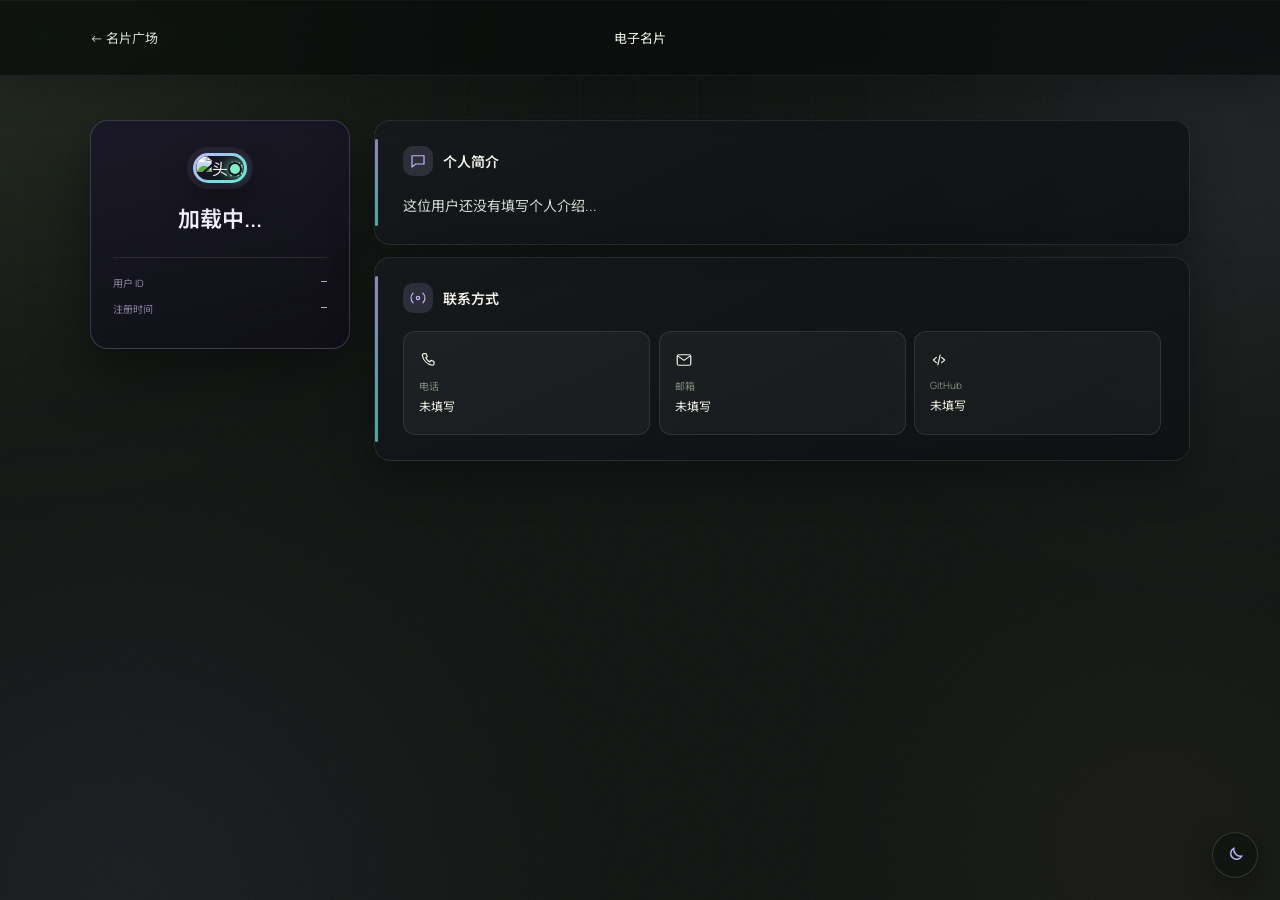
==== commit 3e275270: "Add files via upload" ====
--- a/card.html
+++ b/card.html
@@ -5,35 +5,22 @@
 <meta name="viewport" content="width=device-width, initial-scale=1.0">
 <title>我的电子名片</title>
 <link rel="stylesheet" href="style.css">
+<link rel="stylesheet" href="refined.css">
+<link rel="stylesheet" href="secondary-polish.css">
+<link rel="stylesheet" href="tokens.css">
+<link rel="stylesheet" href="aurora.css">
+<script defer src="secondary-motion.js"></script>
+<script defer src="aurora.js"></script>
+<script defer src="friends.js"></script>
+
 </head>
 <body class="profile-body">
 
-<nav class="top-nav">
-  <div class="nav-inner">
-    <a href="home.html" class="nav-logo">📇 电子名片</a>
-    <div class="nav-menu">
-      <a href="home.html" class="nav-link">首页</a>
-      <a href="users.html" class="nav-link">名片广场</a>
-      <a href="card.html" class="nav-link active">个人名片</a>
-    </div>
-    <div class="nav-user" id="navUser">
-      <div class="avatar-wrap" onclick="toggleUserMenu(event)">
-        <img id="navAvatar" class="nav-avatar-img" src="" alt="">
-        <div id="navAvatarFallback" class="nav-avatar-fallback">👤</div>
-        <span class="nav-user-text" id="navUserText">登录</span>
-      </div>
-      <div class="user-dropdown" id="userDropdown">
-        <a href="card.html">我的名片</a>
-        <a href="profile.html">编辑资料</a>
-        <div class="dropdown-divider"></div>
-        <a href="#" onclick="doNavLogout();return false;">退出登录</a>
-      </div>
-    </div>
-  </div>
+<nav class="profile-nav">
+  <a href="users.html" class="nav-back">← 名片广场</a>
+  <span class="nav-title">电子名片</span>
+  <a href="#" class="nav-logout" id="logoutBtn" style="display:none;" onclick="doLogout(); return false;">退出登录</a>
 </nav>
-
-<!-- 占位 -->
-<div class="nav-spacer"></div>
 
 <div class="profile-wrap">
   <aside class="profile-sidebar">
@@ -47,7 +34,7 @@
       <div class="sidebar-divider"></div>
       <div class="sidebar-meta">
         <div class="meta-row">
-          <span class="meta-label">用户 - ID</span>
+          <span class="meta-label">用户 ID</span>
           <span class="meta-value" id="userId">—</span>
         </div>
         <div class="meta-row">
@@ -60,13 +47,13 @@
 
   <main class="profile-main">
     <div class="welcome-bar" id="welcomeBar" style="display:none;">
-      <span class="welcome-icon">👋</span>
+      <span class="welcome-icon" aria-hidden="true"><svg viewBox="0 0 24 24"><circle cx="12" cy="12" r="9"/><path d="M8.5 14a4 4 0 0 0 7 0"/><path d="M9 9.5h.01M15 9.5h.01"/></svg></span>
       <span class="welcome-text" id="welcomeText">欢迎回来！</span>
     </div>
 
     <section class="info-block block-quote">
       <div class="block-header">
-        <span class="block-icon">💬</span>
+        <span class="block-icon" aria-hidden="true"><svg viewBox="0 0 24 24"><path d="M4 5h16v11H9l-5 4V5Z"/></svg></span>
         <span class="block-title">个人简介</span>
       </div>
       <div class="block-body">
@@ -76,7 +63,7 @@
 
     <section class="info-block block-quote" id="honorBlock" style="display:none;">
       <div class="block-header">
-        <span class="block-icon">🏆</span>
+        <span class="block-icon" aria-hidden="true"><svg viewBox="0 0 24 24"><circle cx="12" cy="9" r="5"/><path d="m8.5 13-1.5 7 5-2.5 5 2.5-1.5-7"/></svg></span>
         <span class="block-title">个人荣誉</span>
       </div>
       <div class="block-body">
@@ -87,23 +74,23 @@
 
     <section class="info-block block-contact">
       <div class="block-header">
-        <span class="block-icon">📡</span>
+        <span class="block-icon" aria-hidden="true"><svg viewBox="0 0 24 24"><circle cx="12" cy="12" r="2.2"/><path d="M5.5 5.5a9 9 0 0 0 0 13M18.5 5.5a9 9 0 0 1 0 13"/></svg></span>
         <span class="block-title">联系方式</span>
       </div>
       <div class="block-body">
         <div class="contact-grid">
           <a id="phoneLink" class="contact-box" href="#">
-            <div class="contact-box-icon">📞</div>
+            <div class="contact-box-icon" aria-hidden="true"><svg viewBox="0 0 24 24"><path d="M6.5 3.5h3l1.5 4-2 1.5a12 12 0 0 0 5.5 5.5l1.5-2 4 1.5v3a2 2 0 0 1-2.2 2A16.5 16.5 0 0 1 4.5 5.7 2 2 0 0 1 6.5 3.5Z"/></svg></div>
             <div class="contact-box-label">电话</div>
             <div class="contact-box-value" id="phoneVal">未填写</div>
           </a>
           <a id="emailLink" class="contact-box" href="#">
-            <div class="contact-box-icon">✉️</div>
+            <div class="contact-box-icon" aria-hidden="true"><svg viewBox="0 0 24 24"><rect x="3" y="5" width="18" height="14" rx="2"/><path d="m3.5 6.5 8.5 6 8.5-6"/></svg></div>
             <div class="contact-box-label">邮箱</div>
             <div class="contact-box-value" id="emailVal">未填写</div>
           </a>
           <a id="githubLink" class="contact-box" href="#">
-            <div class="contact-box-icon">💻</div>
+            <div class="contact-box-icon" aria-hidden="true"><svg viewBox="0 0 24 24"><path d="m8.5 8.5-4 3.5 4 3.5M15.5 8.5l4 3.5-4 3.5M13.5 5.5l-3 13"/></svg></div>
             <div class="contact-box-label">GitHub</div>
             <div class="contact-box-value" id="githubVal">未填写</div>
           </a>
@@ -113,16 +100,16 @@
 
     <section class="info-block block-action" id="actionBlock" style="display:none;">
       <div class="block-header">
-        <span class="block-icon">⚙️</span>
+        <span class="block-icon" aria-hidden="true"><svg viewBox="0 0 24 24"><circle cx="12" cy="12" r="3"/><path d="M12 2.5v3M12 18.5v3M2.5 12h3M18.5 12h3M5.3 5.3l2.1 2.1M16.6 16.6l2.1 2.1M18.7 5.3l-2.1 2.1M7.4 16.6l-2.1 2.1"/></svg></span>
         <span class="block-title">管理操作</span>
       </div>
       <div class="block-body action-body-compact">
         <div class="action-mini-row">
-          <span class="action-mini-label">✏️ 编辑资料</span>
+          <span class="action-mini-label">编辑资料</span>
           <button onclick="edit()" class="action-mini-btn action-mini-btn-primary">编辑</button>
         </div>
         <div class="action-mini-row">
-          <span class="action-mini-label">🔒 修改密码</span>
+          <span class="action-mini-label">修改密码</span>
           <button onclick="changePassword()" class="action-mini-btn action-mini-btn-secondary">修改</button>
         </div>
       </div>
@@ -132,7 +119,7 @@
 
 <div id="pwdModal" class="modal-overlay">
   <div class="modal-content">
-    <h3>🔐 修改密码</h3>
+    <h3>修改密码</h3>
     <input type="password" id="oldPwd" placeholder="请输入原密码">
     <input type="password" id="newPwd" placeholder="请输入新密码">
     <input type="password" id="confirmPwd" placeholder="确认新密码">
@@ -143,11 +130,37 @@
   </div>
 </div>
 
-<script type="module" src="script.js"></script>
+<div class="image-lightbox" id="imageLightbox" role="dialog" aria-modal="true" aria-label="查看大图">
+  <button type="button" class="lightbox-close" id="lightboxClose" aria-label="关闭">×</button>
+  <img id="lightboxImg" src="" alt="荣誉图片大图">
+</div>
+
 <script type="module">
 import { supabase } from "./supabase.js";
 
 let isOwner = false;
+
+const lightbox = document.getElementById("imageLightbox");
+const lightboxImg = document.getElementById("lightboxImg");
+const lightboxClose = document.getElementById("lightboxClose");
+
+function closeLightbox(){
+    lightbox.classList.remove("is-open");
+    lightboxImg.src = "";
+}
+
+if(lightboxClose){
+    lightboxClose.addEventListener("click", closeLightbox);
+}
+if(lightbox){
+    lightbox.addEventListener("click", (event) => {
+        if(event.target === lightbox) closeLightbox();
+    });
+}
+document.addEventListener("keydown", (event) => {
+    if(event.key === "Escape" && lightbox.classList.contains("is-open")) closeLightbox();
+});
+
 
 const welcomeQuotes = [
   "欢迎回来，今天也是闪闪发光的一天 ✨",
@@ -171,15 +184,6 @@
     return str.length > len ? str.slice(0, len) + "..." : str;
 }
 
-function normalizeHiddenFields(raw) {
-    if (!raw) return [];
-    if (Array.isArray(raw)) return raw;
-    if (typeof raw === 'string') {
-        try { return JSON.parse(raw); } catch(e) { return []; }
-    }
-    return [];
-}
-
 function renderHonorImages(honorData) {
     const container = document.getElementById("honorImgContainer");
     container.innerHTML = "";
@@ -209,6 +213,11 @@
         img.src = src;
         img.alt = "荣誉图片 " + (idx + 1);
         img.onerror = function() { this.style.display = "none"; };
+        img.addEventListener("click", () => {
+            lightboxImg.src = src;
+            lightboxImg.alt = "荣誉图片 " + (idx + 1);
+            lightbox.classList.add("is-open");
+        });
         grid.appendChild(img);
     });
     
@@ -220,16 +229,14 @@
         const urlParams = new URLSearchParams(window.location.search);
         let targetId = urlParams.get('id');
 
-        const { data: authData } = await supabase.auth.getUser();
-        const currentUserId = authData.user ? authData.user.id : null;
-
         if(!targetId){
-            if(!currentUserId){
+            const { data: userData } = await supabase.auth.getUser();
+            if(!userData.user){
                 alert("请先登录");
-                location.href = "login.html";
+                location.href = "index.html";
                 return;
             }
-            targetId = currentUserId;
+            targetId = userData.user.id;
         }
 
         const { data, error } = await supabase
@@ -244,113 +251,103 @@
             return;
         }
 
-        isOwner = currentUserId === targetId;
-
-        const hiddenFields = normalizeHiddenFields(data.hidden_fields);
-        const shouldHideField = (field) => hiddenFields.includes(field) && !isOwner;
-
-        if((data.is_hidden === true || data.is_hidden === "true") && !isOwner){
-            alert("该名片已隐藏");
-            location.href = "users.html";
-            return;
-        }
-
-        const avatarEl = document.getElementById("avatar");
-        if(avatarEl && data.avatar){
-            avatarEl.src = data.avatar;
-        }
-        document.getElementById("name").textContent = shouldHideField('name') ? "已隐藏" : (data.name || "未命名");
-        if(shouldHideField('name')) document.getElementById("name").style.opacity = "0.5";
-        document.getElementById("job").textContent = shouldHideField('job') ? "已隐藏" : (data.job || "暂无职位");
-        if(shouldHideField('job')) document.getElementById("job").style.opacity = "0.5";
-        document.getElementById("userId").textContent = data.id || "—";
+        if(data.avatar){
+            document.getElementById("avatar").src = data.avatar;
+        }
+        document.getElementById("name").textContent = data.name || "未命名";
+        document.getElementById("job").textContent = data.job || "暂无职位";
+        document.getElementById("userId").textContent = (data.id || "").slice(0, 12) + "...";
 
         const introEl = document.getElementById("intro");
-        if(data.intro && data.intro.trim() && !shouldHideField('intro')){
+        if(data.intro && data.intro.trim()){
             introEl.textContent = data.intro;
             introEl.classList.remove("empty");
         } else {
-            introEl.textContent = shouldHideField('intro') ? "该用户已隐藏个人介绍" : "这位用户还没有填写个人介绍...";
-            if(shouldHideField('intro')) introEl.classList.add("empty");
+            introEl.textContent = "这位用户还没有填写个人介绍...";
+            introEl.classList.add("empty");
         }
 
         const phoneVal = document.getElementById("phoneVal");
         const phoneLink = document.getElementById("phoneLink");
-        if(data.phone && !shouldHideField('phone')){
+        if(data.phone){
             phoneVal.textContent = data.phone;
             phoneLink.href = "tel:" + data.phone;
             phoneLink.classList.remove("disabled");
         } else {
-            phoneVal.textContent = shouldHideField('phone') ? "已隐藏" : "未填写";
+            phoneVal.textContent = "未填写";
             phoneLink.classList.add("disabled");
             phoneLink.href = "#";
         }
 
         const emailVal = document.getElementById("emailVal");
         const emailLink = document.getElementById("emailLink");
-        if(data.email && !shouldHideField('email')){
+        if(data.email){
             emailVal.textContent = data.email;
             emailLink.href = "mailto:" + data.email;
             emailLink.classList.remove("disabled");
         } else {
-            emailVal.textContent = shouldHideField('email') ? "已隐藏" : "未填写";
+            emailVal.textContent = "未填写";
             emailLink.classList.add("disabled");
             emailLink.href = "#";
         }
 
         const githubVal = document.getElementById("githubVal");
         const githubLink = document.getElementById("githubLink");
-        if(data.github && !shouldHideField('github')){
+        let safeGithub = "";
+        if(data.github){
+            try {
+                const url = new URL(data.github);
+                if(url.protocol === "https:" || url.protocol === "http:") safeGithub = url.href;
+            } catch(e) {}
+        }
+        if(safeGithub){
             githubVal.textContent = truncate(data.github, 24);
-            githubLink.href = data.github;
+            githubLink.href = safeGithub;
             githubLink.target = "_blank";
+            githubLink.rel = "noopener noreferrer";
             githubLink.classList.remove("disabled");
         } else {
-            githubVal.textContent = shouldHideField('github') ? "已隐藏" : "未填写";
+            githubVal.textContent = data.github ? truncate(data.github, 24) : "未填写";
+            githubLink.removeAttribute("href");
+            githubLink.removeAttribute("target");
+            githubLink.removeAttribute("rel");
             githubLink.classList.add("disabled");
-            githubLink.href = "#";
         }
 
         const honorBlock = document.getElementById("honorBlock");
         const honorTextEl = document.getElementById("honorText");
-        const hasVisibleHonor = (data.honor_text && !shouldHideField('honor_text')) || (data.honor_image && !shouldHideField('honor_image'));
         
-        if(hasVisibleHonor){
+        if(data.honor_text || data.honor_image){
             honorBlock.style.display = "block";
-            if(data.honor_text && data.honor_text.trim() && !shouldHideField('honor_text')){
+            
+            if(data.honor_text && data.honor_text.trim()){
                 honorTextEl.textContent = data.honor_text;
                 honorTextEl.style.display = "block";
             } else {
                 honorTextEl.style.display = "none";
             }
-            if(!shouldHideField('honor_image')){
-                renderHonorImages(data.honor_image);
-            } else {
-                document.getElementById("honorImgContainer").innerHTML = "";
-            }
-        } else {
-            honorBlock.style.display = "none";
-        }
+            
+            renderHonorImages(data.honor_image);
+        }
+
+        const { data: currentUser } = await supabase.auth.getUser();
+        isOwner = currentUser.user && currentUser.user.id === targetId;
 
         const fromSquare = urlParams.has('id');
 
         if(isOwner && !fromSquare){
             document.getElementById("actionBlock").style.display = "block";
-            const logoutBtn = document.getElementById("logoutBtn"); if(logoutBtn) logoutBtn.style.display = "inline-flex";
+            document.getElementById("logoutBtn").style.display = "inline-flex";
             document.getElementById("welcomeBar").style.display = "flex";
-            if(data.is_hidden){
-                document.getElementById("welcomeText").textContent = "🙈 你的名片当前在名片广场中已隐藏";
-                document.getElementById("welcomeText").style.color = "#ff6b6b";
-            } else {
-                document.getElementById("welcomeText").textContent = getRandomQuote();
-            }
-            if(authData.user && authData.user.created_at){
-                const d = new Date(authData.user.created_at);
+            document.getElementById("welcomeText").textContent = getRandomQuote();
+
+            if(currentUser.user && currentUser.user.created_at){
+                const d = new Date(currentUser.user.created_at);
                 document.getElementById("joinDate").textContent = 
                     d.getFullYear() + "-" + String(d.getMonth()+1).padStart(2,"0") + "-" + String(d.getDate()).padStart(2,"0");
             }
         } else if (isOwner && fromSquare) {
-            const logoutBtn = document.getElementById("logoutBtn"); if(logoutBtn) logoutBtn.style.display = "inline-flex";
+            document.getElementById("logoutBtn").style.display = "inline-flex";
         }
 
     } catch(err) {
@@ -415,15 +412,17 @@
     } else {
         alert("密码修改成功，请重新登录");
         await supabase.auth.signOut();
-        location.href = "login.html";
+        location.href = "index.html";
     }
 };
 
 window.doLogout = async function(){
     await supabase.auth.signOut();
-    location.href = "login.html";
+    location.href = "index.html";
 };
-updateNavUser();
 </script>
+<script type="module" src="script.js"></script>
 </body>
-</html>+</html>
+
+
--- a/style.css
+++ b/style.css
@@ -1,2049 +1,21 @@
-* {
-    box-sizing: border-box;
-}
+@import url('https://fonts.googleapis.com/css2?family=DM+Mono:wght@400;500&family=Manrope:wght@400;500;600;700;800&family=Noto+Sans+SC:wght@400;500;600;700;800&display=swap');
+
+:root{--ink:#f7f8ff;--muted:#9aa3bd;--dim:#66708c;--bg:#080a12;--panel:rgba(17,21,36,.72);--panel-solid:#121628;--line:rgba(255,255,255,.1);--cyan:#69e6ff;--violet:#a78bfa;--pink:#ff75c3;--green:#6ff3bf;--shadow:0 24px 80px rgba(0,0,0,.38);font-family:'Manrope','Noto Sans SC',sans-serif;color:var(--ink);background:var(--bg)}
+*{box-sizing:border-box}html{min-height:100%}body{margin:0;min-height:100vh;background:var(--bg);color:var(--ink)}a{color:inherit;text-decoration:none}button,input,textarea{font:inherit}button{cursor:pointer}
+body::before,body::after{content:'';position:fixed;z-index:-1;pointer-events:none;border-radius:50%;filter:blur(2px)}body::before{width:560px;height:560px;top:-260px;right:-130px;background:radial-gradient(circle,rgba(113,84,255,.23),transparent 68%)}body::after{width:520px;height:520px;left:-250px;bottom:-260px;background:radial-gradient(circle,rgba(0,221,255,.14),transparent 68%)}
+.login-body{display:grid;place-items:center;overflow-x:hidden}.login-bg{position:fixed;inset:0;z-index:-1;overflow:hidden;background:radial-gradient(ellipse at 50% 0%,#1a1c3b 0%,var(--bg) 58%)}.login-bg::before{content:'';position:absolute;inset:0;opacity:.18;background-image:linear-gradient(rgba(255,255,255,.04) 1px,transparent 1px),linear-gradient(90deg,rgba(255,255,255,.04) 1px,transparent 1px);background-size:56px 56px;mask-image:linear-gradient(to bottom,#000,transparent 90%)}.login-dot{position:absolute;border-radius:50%;background:var(--cyan);opacity:.55;box-shadow:0 0 18px var(--cyan);animation:drift 16s ease-in-out infinite}@keyframes drift{0%,100%{transform:translate3d(0,0,0);opacity:.2}50%{transform:translate3d(22px,-38px,0);opacity:.8}}
+.login-wrap{width:min(1120px,calc(100% - 40px));min-height:670px;display:grid;grid-template-columns:1.08fr .92fr;overflow:hidden;border:1px solid var(--line);border-radius:30px;background:rgba(11,14,26,.62);box-shadow:var(--shadow),0 0 0 1px rgba(255,255,255,.025) inset;backdrop-filter:blur(24px)}.login-welcome{position:relative;padding:72px 70px;display:flex;flex-direction:column;justify-content:center;background:linear-gradient(140deg,rgba(34,39,78,.56),rgba(12,18,36,.15))}.login-welcome::after{content:'';position:absolute;width:300px;height:300px;right:-100px;bottom:-120px;border:1px solid rgba(105,230,255,.22);border-radius:50%;box-shadow:0 0 0 28px rgba(105,230,255,.03),0 0 0 56px rgba(105,230,255,.025)}.login-brand{display:inline-flex;width:fit-content;padding:9px 14px;border:1px solid rgba(105,230,255,.25);border-radius:999px;color:var(--cyan);background:rgba(105,230,255,.08);font-size:13px;letter-spacing:.03em}.login-title{margin:32px 0 25px;font-size:clamp(46px,6vw,74px);line-height:1.07;letter-spacing:-.07em;font-weight:800;background:linear-gradient(120deg,#fff 20%,#aab6ff 65%,var(--cyan));-webkit-background-clip:text;background-clip:text;color:transparent}.login-quote{max-width:430px;color:var(--muted);font-size:16px;line-height:1.75}.quote-mark{margin:0 7px;color:var(--pink);font-family:Georgia,serif;font-size:29px;vertical-align:-5px}.login-features{display:flex;gap:22px;flex-wrap:wrap;margin-top:48px}.feature-item{display:inline-flex;align-items:center;gap:8px;color:#c8cee2;font-size:13px}.feature-icon{display:grid;place-items:center;width:28px;height:28px;border-radius:9px;background:rgba(255,255,255,.08)}.login-panel{display:grid;place-items:center;padding:40px;background:rgba(9,12,23,.5)}.login-box{width:min(100%,350px)}.login-box h2{margin:0;font-size:32px;letter-spacing:-.04em}.login-sub{margin:10px 0 35px;color:var(--muted);font-size:14px}.login-field{margin-bottom:19px}.login-field label{display:block;margin-bottom:8px;color:#d6dbed;font-size:12px;font-weight:600}.login-field input,.box input,.box textarea{width:100%;border:1px solid var(--line);border-radius:12px;outline:none;color:var(--ink);background:rgba(255,255,255,.055);transition:.2s ease}.login-field input{height:50px;padding:0 15px}.login-field input::placeholder,.box input::placeholder,.box textarea::placeholder{color:#69738f}.login-field input:focus,.box input:focus,.box textarea:focus{border-color:rgba(105,230,255,.72);box-shadow:0 0 0 4px rgba(105,230,255,.1);background:rgba(255,255,255,.08)}.login-btn,.box button{width:100%;min-height:50px;border:0;border-radius:12px;color:#08101a;background:linear-gradient(110deg,var(--cyan),#98a4ff 52%,var(--pink));box-shadow:0 12px 30px rgba(105,230,255,.17);font-weight:800;transition:transform .2s,box-shadow .2s}.login-btn:hover,.box button:hover{transform:translateY(-2px);box-shadow:0 16px 34px rgba(105,230,255,.29)}.login-links{display:flex;justify-content:space-between;gap:14px;margin-top:20px;color:var(--dim);font-size:12px}.login-links a,.box a{color:var(--cyan)}
+body:not(.login-body):not(.users-body):not(.profile-body){display:grid;place-items:center;padding:35px 18px}.box{width:min(100%,520px);padding:42px;border:1px solid var(--line);border-radius:24px;background:var(--panel);box-shadow:var(--shadow);backdrop-filter:blur(22px)}.box h1{margin:0 0 8px;font-size:28px;letter-spacing:-.045em}.box>p{color:var(--muted)!important;font-size:14px}.box input{height:50px;margin:7px 0;padding:0 15px}.box textarea{min-height:104px;margin:7px 0;padding:14px 15px;resize:vertical}.box button{margin-top:15px}.box .file-upload{display:flex;align-items:center;gap:10px;margin:13px 0;padding:12px;border:1px dashed rgba(105,230,255,.28);border-radius:12px;background:rgba(105,230,255,.035)}.file-upload input{display:none}.file-btn{padding:8px 11px;border-radius:8px;color:var(--cyan);background:rgba(105,230,255,.11);font-size:12px;font-weight:700;white-space:nowrap}.file-name{overflow:hidden;color:var(--muted);font-size:12px;text-overflow:ellipsis;white-space:nowrap}.box>div[style*="display:flex"]{gap:10px!important}.box>div[style*="display:flex"] button{margin-top:12px}
+.users-body{padding-bottom:70px;background:radial-gradient(ellipse at 50% -10%,#1b2042 0,var(--bg) 55%)}.nav,.profile-nav{position:sticky;top:0;z-index:10;display:flex;align-items:center;min-height:74px;padding:0 6vw;border-bottom:1px solid rgba(255,255,255,.08);background:rgba(8,10,18,.7);backdrop-filter:blur(18px)}.nav a{color:var(--muted);font-size:13px;transition:color .2s}.nav a:hover,.profile-nav a:hover{color:var(--ink)}.page-header{width:min(1180px,calc(100% - 40px));margin:70px auto 35px}.page-header h1{margin:0 0 10px;font-size:clamp(38px,5vw,60px);letter-spacing:-.065em;background:linear-gradient(110deg,#fff,#aeb9ff 55%,var(--cyan));-webkit-background-clip:text;background-clip:text;color:transparent}.page-header p{margin:0;color:var(--muted);font-size:14px}.grid{width:min(1180px,calc(100% - 40px));margin:0 auto;display:grid;grid-template-columns:repeat(auto-fill,minmax(285px,1fr));gap:17px}.user-card{position:relative;min-height:315px;display:flex;flex-direction:column;padding:22px;overflow:hidden;border:1px solid var(--line);border-radius:19px;background:linear-gradient(145deg,rgba(28,34,58,.85),rgba(13,17,31,.8));box-shadow:0 10px 35px rgba(0,0,0,.15);cursor:pointer;transition:transform .25s,border-color .25s,box-shadow .25s}.user-card::before{content:'';position:absolute;width:160px;height:160px;top:-95px;right:-65px;border-radius:50%;background:rgba(105,230,255,.15);filter:blur(3px)}.user-card:hover{transform:translateY(-7px);border-color:rgba(105,230,255,.42);box-shadow:0 20px 45px rgba(0,0,0,.3),0 0 0 1px rgba(105,230,255,.1) inset}.card-header{display:flex;align-items:center;gap:14px}.card-avatar-wrap{position:relative;flex:0 0 auto}.card-avatar{width:59px;height:59px;object-fit:cover;border:2px solid rgba(255,255,255,.14);border-radius:18px;background:rgba(255,255,255,.05)}.card-avatar-status,.sidebar-status{position:absolute;right:-2px;bottom:1px;width:12px;height:12px;border:2px solid #151a2e;border-radius:50%;background:var(--green);box-shadow:0 0 10px var(--green)}.card-name{margin:0 0 3px;font-size:18px;letter-spacing:-.03em}.card-job{margin:0 0 5px;color:var(--cyan);font-size:12px}.card-id{color:var(--dim);font-family:'DM Mono',monospace;font-size:10px}.card-contacts{display:grid;grid-template-columns:repeat(3,1fr);gap:8px;margin:24px 0 18px;padding:13px 0;border-top:1px solid var(--line);border-bottom:1px solid var(--line)}.contact-item{min-width:0;display:grid;gap:3px;color:var(--muted);font-size:10px}.contact-item .icon{font-size:13px}.contact-item .value{overflow:hidden;color:#dce1f0;font-size:11px;text-overflow:ellipsis;white-space:nowrap}.contact-item.empty .value{color:var(--dim)}.card-bio{flex:1}.card-bio-label{margin-bottom:7px;color:var(--dim);font-size:10px;letter-spacing:.12em;text-transform:uppercase}.card-bio-text{display:-webkit-box;margin:0;overflow:hidden;color:#cbd1e1;font-size:12px;line-height:1.7;-webkit-box-orient:vertical;-webkit-line-clamp:3}.card-bio-text.empty{color:var(--dim)}.card-footer{display:flex;justify-content:space-between;align-items:center;margin-top:18px;color:var(--cyan);font-size:11px}.card-footer-arrow{font-size:19px;transition:transform .2s}.user-card:hover .card-footer-arrow{transform:translateX(4px)}.empty-state,.loading-state{grid-column:1/-1;padding:100px 20px;color:var(--muted);text-align:center}.empty-state-icon{margin-bottom:12px;font-size:34px}
+.profile-body{background:radial-gradient(ellipse at 65% -15%,#23264e 0,var(--bg) 58%)}.profile-nav{justify-content:space-between}.nav-back,.nav-logout{color:var(--muted);font-size:13px}.nav-title{position:absolute;left:50%;transform:translateX(-50%);color:#e8ebf8;font-size:13px;letter-spacing:.12em;text-transform:uppercase}.profile-wrap{width:min(1060px,calc(100% - 40px));display:grid;grid-template-columns:260px 1fr;gap:22px;margin:54px auto 80px}.profile-sidebar{align-self:start;position:sticky;top:100px}.sidebar-card,.info-block,.welcome-bar{border:1px solid var(--line);border-radius:19px;background:var(--panel);box-shadow:0 16px 50px rgba(0,0,0,.18);backdrop-filter:blur(20px)}.sidebar-card{padding:26px 21px;text-align:center}.sidebar-avatar-wrap{position:relative;display:inline-block}.sidebar-avatar{width:108px;height:108px;object-fit:cover;border:3px solid rgba(105,230,255,.45);border-radius:30px;background:rgba(255,255,255,.06);box-shadow:0 0 0 8px rgba(105,230,255,.06),0 12px 30px rgba(0,0,0,.28)}.sidebar-name{margin:18px 0 5px;font-size:23px;letter-spacing:-.05em}.sidebar-job{margin:0;color:var(--cyan);font-size:12px}.sidebar-divider{height:1px;margin:23px 0 17px;background:var(--line)}.sidebar-meta{display:grid;gap:11px;text-align:left}.meta-row{display:flex;justify-content:space-between;gap:8px;font-size:10px}.meta-label{color:var(--dim)}.meta-value{overflow:hidden;color:#cbd1e2;font-family:'DM Mono',monospace;text-overflow:ellipsis;white-space:nowrap}.profile-main{display:grid;gap:16px}.welcome-bar{display:flex;align-items:center;gap:10px;padding:14px 18px;color:#d9e1ff;font-size:13px;background:linear-gradient(100deg,rgba(108,110,255,.2),rgba(105,230,255,.08))}.welcome-icon{font-size:17px}.info-block{padding:24px}.block-header{display:flex;align-items:center;gap:10px;margin-bottom:18px}.block-icon{display:grid;place-items:center;width:30px;height:30px;border-radius:9px;background:rgba(167,139,250,.14);font-size:15px}.block-title{color:#e6e9f6;font-size:13px;font-weight:700;letter-spacing:.04em}.quote-text{margin:0;color:#c4cbdf;font-size:15px;line-height:1.9;white-space:pre-wrap}.quote-text.empty{color:var(--dim)}.contact-grid{display:grid;grid-template-columns:repeat(3,1fr);gap:10px}.contact-box{padding:17px 14px;border:1px solid var(--line);border-radius:13px;background:rgba(255,255,255,.035);transition:.2s}.contact-box:hover{border-color:rgba(105,230,255,.45);background:rgba(105,230,255,.08);transform:translateY(-2px)}.contact-box.disabled{opacity:.5;pointer-events:none}.contact-box-icon{margin-bottom:9px;font-size:19px}.contact-box-label{color:var(--dim);font-size:10px}.contact-box-value{overflow:hidden;margin-top:4px;color:#e5e9f7;font-size:12px;text-overflow:ellipsis;white-space:nowrap}.honor-grid{display:grid;grid-template-columns:repeat(auto-fill,minmax(130px,1fr));gap:10px;margin-top:16px}.honor-img{width:100%;height:130px;object-fit:cover;border-radius:11px;border:1px solid var(--line)}.action-body-compact{display:grid;gap:10px}.action-mini-row{display:flex;justify-content:space-between;align-items:center;padding:10px 0;border-bottom:1px solid rgba(255,255,255,.06)}.action-mini-row:last-child{border-bottom:0}.action-mini-label{color:var(--muted);font-size:12px}.action-mini-btn{min-width:72px;padding:8px 14px;border:0;border-radius:8px;color:#0b101d;font-size:11px;font-weight:700}.action-mini-btn-primary{background:var(--cyan)}.action-mini-btn-secondary{color:#fff;background:rgba(255,255,255,.13)}.modal-overlay{position:fixed;inset:0;z-index:30;display:none;place-items:center;padding:20px;background:rgba(2,4,10,.7);backdrop-filter:blur(10px)}.modal-content{width:min(100%,370px);padding:26px;border:1px solid var(--line);border-radius:18px;background:var(--panel-solid);box-shadow:var(--shadow)}.modal-content h3{margin:0 0 18px}.modal-content input{width:100%;height:45px;margin:5px 0;padding:0 12px;border:1px solid var(--line);border-radius:9px;outline:0;color:var(--ink);background:rgba(255,255,255,.06)}.modal-buttons{display:flex;gap:9px;margin-top:14px}.modal-buttons button{flex:1;padding:11px;border:0;border-radius:9px;color:#08101a;background:var(--cyan);font-weight:700}.modal-buttons button.secondary{color:var(--ink);background:rgba(255,255,255,.1)}
++@media(max-width:800px){.login-wrap{grid-template-columns:1fr;min-height:auto}.login-welcome{padding:45px 32px}.login-title{margin-top:24px;font-size:54px}.login-features{margin-top:30px}.login-panel{padding:40px 32px 48px}.profile-wrap{grid-template-columns:1fr;margin-top:30px}.profile-sidebar{position:static}.sidebar-card{display:grid;grid-template-columns:auto 1fr;column-gap:17px;align-items:center;text-align:left}.sidebar-avatar-wrap{grid-row:span 3}.sidebar-name{margin:0 0 3px}.sidebar-divider,.sidebar-meta{grid-column:1/-1}.sidebar-divider{margin:18px 0 14px}}
++@media(max-width:520px){.nav{padding:0 18px}.nav>div:first-child{display:none}.nav>div:nth-child(2){gap:18px!important}.nav input{width:145px!important}.page-header,.grid,.profile-wrap{width:min(100% - 28px,1180px)}.page-header{margin-top:45px}.contact-grid{grid-template-columns:1fr}.info-block{padding:20px}.box{padding:30px 22px}}
++@media(prefers-reduced-motion:reduce){*,*::before,*::after{animation-duration:.01ms!important;animation-iteration-count:1!important;scroll-behavior:auto!important;transition-duration:.01ms!important}}
++
+
+.nav-brand{display:inline-flex;align-items:center;gap:7px;color:#f7f8ff!important;font-size:17px!important;font-weight:800;letter-spacing:-.06em}.nav-brand-mark{display:grid;place-items:center;width:30px;height:30px;border-radius:9px;color:#08101a;background:linear-gradient(135deg,var(--cyan),var(--violet));font-family:'DM Mono',monospace;font-size:12px;letter-spacing:-.12em}.nav-brand small{margin-left:3px;color:var(--dim);font-size:9px;font-weight:500;letter-spacing:.05em}.nav-links{display:flex;gap:34px;margin-left:80px}.nav-links a.active{color:var(--ink)}.nav-search{display:flex;align-items:center;gap:8px;width:235px;margin-left:auto;padding:8px 13px;border:1px solid var(--line);border-radius:999px;background:rgba(255,255,255,.05);color:var(--muted)}.nav-search input{width:100%;border:0;outline:0;color:var(--ink);background:transparent;font-size:12px}.nav-search input::placeholder{color:var(--dim)}
+@media(max-width:800px){.nav{padding:0 24px}.nav-links{gap:18px;margin-left:30px}.nav-brand small{display:none}}
+@media(max-width:520px){.nav{gap:12px}.nav-brand{font-size:15px!important}.nav-links{margin-left:auto}.nav-search{width:42px;padding:8px 11px}.nav-search span{font-size:16px}.nav-search input{display:none}}
+/* Shared page theme */
+.users-body,.profile-body,body:not(.login-body):not(.users-body):not(.profile-body){background:#080808;color:#f5f5f0}.users-body::before,.profile-body::before,body:not(.login-body):not(.users-body):not(.profile-body)::before{background:radial-gradient(circle,rgba(206,255,72,.08),transparent 68%)}.users-body::after,.profile-body::after,body:not(.login-body):not(.users-body):not(.profile-body)::after{background:radial-gradient(circle,rgba(255,91,46,.07),transparent 68%)}.users-body .nav,.profile-body .profile-nav{background:rgba(8,8,8,.86);border-color:#292927}.users-body .page-header h1{background:none;color:#f5f5f0}.users-body .page-header h1::after{content:'.';color:#ceff48}.users-body .user-card{border-radius:8px;border-color:#30302d;background:#11110f;box-shadow:0 12px 35px rgba(0,0,0,.28)}.users-body .user-card::before{background:rgba(206,255,72,.08)}.users-body .user-card:hover{border-color:#ceff48;box-shadow:0 20px 44px rgba(0,0,0,.45),0 0 0 1px rgba(206,255,72,.12) inset}.users-body .card-job,.users-body .card-footer{color:#ceff48}.profile-body .sidebar-card,.profile-body .info-block,.profile-body .welcome-bar,.box{border-radius:8px;border-color:#30302d;background:#11110f;box-shadow:0 15px 40px rgba(0,0,0,.3)}.profile-body .sidebar-avatar{border-color:#ceff48;border-radius:12px}.profile-body .sidebar-job{color:#ceff48}.profile-body .block-icon{background:rgba(206,255,72,.12)}.profile-body .contact-box:hover{border-color:#ceff48;background:rgba(206,255,72,.07)}.profile-body .action-mini-btn-primary,.box button{background:#ceff48;color:#080808}.box h1{color:#f5f5f0}.box input,.box textarea{border-radius:8px;background:#181816;border-color:#30302d}.box .file-upload{border-color:#4c5b2a;background:rgba(206,255,72,.04)}.file-btn{color:#ceff48;background:rgba(206,255,72,.11)}
 
-body {
-    margin: 0;
-    min-height: 100vh;
-    display: flex;
-    justify-content: center;
-    align-items: center;
-    background: linear-gradient(135deg, #667eea 0%, #764ba2 50%, #f093fb 100%);
-    background-attachment: fixed;
-    font-family: -apple-system, BlinkMacSystemFont, "Segoe UI", "PingFang SC", "Microsoft YaHei", sans-serif;
-    padding: 20px;
-}
-
-.box, .card {
-    width: 400px;
-    max-width: 100%;
-    background: rgba(255, 255, 255, 0.85);
-    backdrop-filter: blur(20px);
-    -webkit-backdrop-filter: blur(20px);
-    padding: 40px 35px;
-    border-radius: 24px;
-    text-align: center;
-    box-shadow: 0 8px 32px rgba(31, 38, 135, 0.2);
-    border: 1px solid rgba(255, 255, 255, 0.3);
-    animation: fadeInUp 0.6s ease-out;
-}
-
-@keyframes fadeInUp {
-    from { opacity: 0; transform: translateY(30px); }
-    to { opacity: 1; transform: translateY(0); }
-}
-
-.box h1, .card h1 {
-    margin: 0 0 8px 0;
-    font-size: 28px;
-    font-weight: 700;
-    background: linear-gradient(135deg, #667eea, #764ba2);
-    -webkit-background-clip: text;
-    -webkit-text-fill-color: transparent;
-    background-clip: text;
-}
-
-.box h1 + p, .card h3 {
-    color: #666;
-    font-size: 15px;
-    margin: 0 0 25px 0;
-}
-
-input, textarea {
-    width: 100%;
-    padding: 14px 18px;
-    margin: 8px 0;
-    border-radius: 14px;
-    border: 2px solid rgba(102, 126, 234, 0.15);
-    background: rgba(255, 255, 255, 0.7);
-    font-size: 15px;
-    transition: all 0.3s ease;
-    outline: none;
-    font-family: inherit;
-}
-
-input:focus, textarea:focus {
-    border-color: #667eea;
-    background: rgba(255, 255, 255, 0.95);
-    box-shadow: 0 0 0 4px rgba(102, 126, 234, 0.1);
-}
-
-input::placeholder, textarea::placeholder {
-    color: #aaa;
-}
-
-textarea {
-    height: 100px;
-    resize: vertical;
-}
-
-button {
-    width: 100%;
-    padding: 14px 25px;
-    margin-top: 15px;
-    border: none;
-    background: linear-gradient(135deg, #667eea 0%, #764ba2 100%);
-    color: white;
-    border-radius: 14px;
-    cursor: pointer;
-    font-size: 16px;
-    font-weight: 600;
-    transition: all 0.3s ease;
-    box-shadow: 0 4px 15px rgba(102, 126, 234, 0.3);
-    letter-spacing: 1px;
-}
-
-button:hover {
-    transform: translateY(-2px);
-    box-shadow: 0 8px 25px rgba(102, 126, 234, 0.4);
-}
-
-button:active {
-    transform: translateY(0);
-}
-
-p {
-    margin: 18px 0 0 0;
-    font-size: 14px;
-    color: #666;
-}
-
-p a {
-    color: #667eea;
-    text-decoration: none;
-    font-weight: 600;
-    transition: color 0.3s;
-}
-
-p a:hover {
-    color: #764ba2;
-    text-decoration: underline;
-}
-
-.avatar {
-    width: 140px;
-    height: 140px;
-    border-radius: 50%;
-    object-fit: cover;
-    border: 4px solid rgba(255, 255, 255, 0.8);
-    box-shadow: 0 4px 20px rgba(0, 0, 0, 0.15);
-    margin-bottom: 15px;
-    transition: transform 0.3s ease;
-}
-
-.avatar:hover {
-    transform: scale(1.05);
-}
-
-.buttons {
-    margin: 20px 0;
-}
-
-.buttons a {
-    display: block;
-    margin: 10px 0;
-    padding: 14px;
-    background: linear-gradient(135deg, #667eea 0%, #764ba2 100%);
-    color: white;
-    border-radius: 14px;
-    text-decoration: none;
-    font-weight: 500;
-    transition: all 0.3s ease;
-    box-shadow: 0 2px 10px rgba(102, 126, 234, 0.2);
-}
-
-.buttons a:hover {
-    transform: translateX(5px);
-    box-shadow: 0 4px 15px rgba(102, 126, 234, 0.3);
-}
-
-input[type="file"] {
-    padding: 10px;
-    border: 2px dashed rgba(102, 126, 234, 0.3);
-    background: rgba(255, 255, 255, 0.5);
-    cursor: pointer;
-}
-
-input[type="file"]:hover {
-    border-color: #667eea;
-    background: rgba(255, 255, 255, 0.8);
-}
-
-.modal-overlay {
-    display: none;
-    position: fixed;
-    top: 0;
-    left: 0;
-    width: 100%;
-    height: 100%;
-    background: rgba(0,0,0,0.5);
-    backdrop-filter: blur(5px);
-    justify-content: center;
-    align-items: center;
-    z-index: 100;
-    animation: fadeIn 0.2s ease;
-}
-
-@keyframes fadeIn {
-    from { opacity: 0; }
-    to { opacity: 1; }
-}
-
-.modal-content {
-    background: rgba(255, 255, 255, 0.95);
-    backdrop-filter: blur(20px);
-    padding: 35px;
-    border-radius: 24px;
-    width: 360px;
-    max-width: 90%;
-    text-align: center;
-    box-shadow: 0 20px 60px rgba(0,0,0,0.3);
-    animation: scaleIn 0.3s ease;
-}
-
-@keyframes scaleIn {
-    from { opacity: 0; transform: scale(0.9); }
-    to { opacity: 1; transform: scale(1); }
-}
-
-.modal-content h3 {
-    margin-top: 0;
-    margin-bottom: 20px;
-    color: #333;
-    font-size: 22px;
-}
-
-.modal-content input {
-    margin: 8px 0;
-}
-
-.modal-buttons {
-    margin-top: 20px;
-    display: flex;
-    gap: 12px;
-    justify-content: center;
-}
-
-.modal-buttons button {
-    width: auto;
-    padding: 10px 24px;
-    margin-top: 0;
-    font-size: 14px;
-}
-
-.modal-buttons button.secondary {
-    background: #ccc;
-    color: #333;
-    box-shadow: none;
-}
-
-.modal-buttons button.secondary:hover {
-    background: #bbb;
-}
-
-@media (max-width: 480px) {
-    .box, .card {
-        width: 100%;
-        padding: 30px 20px;
-    }
-}
-
-.users-body {
-    display: block;
-    padding: 0;
-    background: linear-gradient(135deg, #0f0c29 0%, #302b63 50%, #24243e 100%);
-    background-attachment: fixed;
-    min-height: 100vh;
-}
-
-.nav {
-    position: relative;
-    display: flex;
-    justify-content: center;
-    align-items: center;
-    gap: 40px;
-    padding: 18px 40px;
-    background: rgba(255, 255, 255, 0.03);
-    backdrop-filter: blur(20px);
-    -webkit-backdrop-filter: blur(20px);
-    border-bottom: 1px solid rgba(255, 255, 255, 0.06);
-    position: sticky;
-    top: 0;
-    z-index: 100;
-}
-
-.nav a {
-    color: rgba(255, 255, 255, 0.6);
-    text-decoration: none;
-    font-size: 15px;
-    font-weight: 500;
-    letter-spacing: 0.5px;
-    transition: all 0.3s ease;
-    padding: 8px 16px;
-    border-radius: 12px;
-}
-
-.nav a:hover {
-    color: #a78bfa;
-    background: rgba(167, 139, 250, 0.08);
-}
-
-.page-header {
-    text-align: center;
-    padding: 50px 20px 30px;
-}
-
-.page-header h1 {
-    margin: 0 0 10px;
-    font-size: 42px;
-    font-weight: 700;
-    background: linear-gradient(135deg, #c4b5fd, #a78bfa, #8b5cf6);
-    -webkit-background-clip: text;
-    -webkit-text-fill-color: transparent;
-    background-clip: text;
-    letter-spacing: -1px;
-}
-
-.page-header p {
-    margin: 0;
-    color: rgba(255, 255, 255, 0.4);
-    font-size: 16px;
-    font-weight: 400;
-}
-
-.grid {
-    display: grid;
-    grid-template-columns: repeat(auto-fill, minmax(420px, 1fr));
-    gap: 28px;
-    padding: 0 40px 60px;
-    max-width: 1400px;
-    margin: 0 auto;
-}
-
-@media (max-width: 520px) {
-    .grid {
-        grid-template-columns: 1fr;
-        padding: 0 16px 40px;
-        gap: 20px;
-    }
-    .page-header h1 {
-        font-size: 30px;
-    }
-}
-
-.user-card {
-    position: relative;
-    background: rgba(255, 255, 255, 0.03);
-    backdrop-filter: blur(24px);
-    -webkit-backdrop-filter: blur(24px);
-    border: 1px solid rgba(255, 255, 255, 0.06);
-    border-radius: 24px;
-    padding: 0;
-    overflow: hidden;
-    cursor: pointer;
-    transition: all 0.4s cubic-bezier(0.25, 0.46, 0.45, 0.94);
-    box-shadow: 0 4px 24px rgba(0, 0, 0, 0.2);
-    animation: cardReveal 0.6s ease-out backwards;
-}
-
-@keyframes cardReveal {
-    from { opacity: 0; transform: translateY(30px) scale(0.97); }
-    to { opacity: 1; transform: translateY(0) scale(1); }
-}
-
-.user-card:nth-child(1) { animation-delay: 0.05s; }
-.user-card:nth-child(2) { animation-delay: 0.1s; }
-.user-card:nth-child(3) { animation-delay: 0.15s; }
-.user-card:nth-child(4) { animation-delay: 0.2s; }
-.user-card:nth-child(5) { animation-delay: 0.25s; }
-.user-card:nth-child(6) { animation-delay: 0.3s; }
-.user-card:nth-child(7) { animation-delay: 0.35s; }
-.user-card:nth-child(8) { animation-delay: 0.4s; }
-
-.user-card::before {
-    content: "";
-    position: absolute;
-    top: 0;
-    left: 0;
-    right: 0;
-    height: 1px;
-    background: linear-gradient(90deg, transparent, rgba(167, 139, 250, 0.3), transparent);
-}
-
-.user-card:hover {
-    transform: translateY(-6px) scale(1.01);
-    border-color: rgba(167, 139, 250, 0.2);
-    box-shadow: 0 20px 60px rgba(0, 0, 0, 0.4), 0 0 40px rgba(139, 92, 246, 0.08);
-}
-
-.card-header {
-    display: flex;
-    align-items: flex-start;
-    gap: 20px;
-    padding: 28px 28px 20px;
-    border-bottom: 1px solid rgba(255, 255, 255, 0.04);
-}
-
-.card-avatar-wrap {
-    position: relative;
-    flex-shrink: 0;
-}
-
-.card-avatar {
-    width: 88px;
-    height: 88px;
-    border-radius: 20px;
-    object-fit: cover;
-    background: rgba(255, 255, 255, 0.05);
-    border: 2px solid rgba(255, 255, 255, 0.08);
-    transition: all 0.4s ease;
-}
-
-.user-card:hover .card-avatar {
-    border-color: rgba(167, 139, 250, 0.3);
-    box-shadow: 0 0 30px rgba(139, 92, 246, 0.15);
-}
-
-.card-avatar-status {
-    position: absolute;
-    bottom: -2px;
-    right: -2px;
-    width: 18px;
-    height: 18px;
-    background: #22c55e;
-    border: 3px solid #1a1635;
-    border-radius: 50%;
-}
-
-.card-info {
-    flex: 1;
-    min-width: 0;
-    padding-top: 4px;
-}
-
-.card-name {
-    margin: 0 0 6px;
-    font-size: 22px;
-    font-weight: 700;
-    color: #f1f5f9;
-    letter-spacing: -0.3px;
-    white-space: nowrap;
-    overflow: hidden;
-    text-overflow: ellipsis;
-}
-
-.card-job {
-    margin: 0 0 12px;
-    font-size: 14px;
-    font-weight: 500;
-    color: #a78bfa;
-    letter-spacing: 0.3px;
-}
-
-.card-id {
-    display: inline-flex;
-    align-items: center;
-    gap: 6px;
-    font-size: 11px;
-    color: rgba(255, 255, 255, 0.25);
-    font-family: "SF Mono", "Fira Code", monospace;
-    background: rgba(255, 255, 255, 0.03);
-    padding: 4px 10px;
-    border-radius: 8px;
-    border: 1px solid rgba(255, 255, 255, 0.04);
-}
-
-.card-contacts {
-    display: grid;
-    grid-template-columns: repeat(3, 1fr);
-    gap: 1px;
-    background: rgba(255, 255, 255, 0.03);
-    border-bottom: 1px solid rgba(255, 255, 255, 0.04);
-}
-
-.contact-item {
-    display: flex;
-    flex-direction: column;
-    align-items: center;
-    justify-content: center;
-    gap: 6px;
-    padding: 16px 8px;
-    background: rgba(255, 255, 255, 0.01);
-    transition: all 0.3s ease;
-    position: relative;
-}
-
-.contact-item:hover {
-    background: rgba(167, 139, 250, 0.05);
-}
-
-.contact-item .icon {
-    font-size: 20px;
-    opacity: 0.7;
-    transition: all 0.3s ease;
-}
-
-.contact-item:hover .icon {
-    opacity: 1;
-    transform: scale(1.1);
-}
-
-.contact-item .label {
-    font-size: 11px;
-    color: rgba(255, 255, 255, 0.3);
-    font-weight: 500;
-    letter-spacing: 0.5px;
-    text-transform: uppercase;
-}
-
-.contact-item .value {
-    font-size: 12px;
-    color: rgba(255, 255, 255, 0.5);
-    max-width: 100%;
-    overflow: hidden;
-    text-overflow: ellipsis;
-    white-space: nowrap;
-    padding: 0 4px;
-}
-
-.contact-item.empty .value {
-    color: rgba(255, 255, 255, 0.15);
-    font-style: italic;
-}
-
-.contact-item:not(:last-child)::after {
-    content: "";
-    position: absolute;
-    right: 0;
-    top: 20%;
-    bottom: 20%;
-    width: 1px;
-    background: rgba(255, 255, 255, 0.04);
-}
-
-.card-bio {
-    padding: 20px 28px 24px;
-}
-
-.card-bio-label {
-    display: flex;
-    align-items: center;
-    gap: 8px;
-    margin: 0 0 10px;
-    font-size: 11px;
-    font-weight: 600;
-    color: rgba(255, 255, 255, 0.3);
-    letter-spacing: 1px;
-    text-transform: uppercase;
-}
-
-.card-bio-label::before {
-    content: "";
-    display: inline-block;
-    width: 12px;
-    height: 2px;
-    background: linear-gradient(90deg, #8b5cf6, transparent);
-    border-radius: 1px;
-}
-
-.card-bio-text {
-    margin: 0;
-    font-size: 14px;
-    line-height: 1.7;
-    color: rgba(255, 255, 255, 0.5);
-    display: -webkit-box;
-    -webkit-line-clamp: 3;
-    -webkit-box-orient: vertical;
-    overflow: hidden;
-}
-
-.card-bio-text.empty {
-    color: rgba(255, 255, 255, 0.15);
-    font-style: italic;
-}
-
-.card-footer {
-    display: flex;
-    align-items: center;
-    justify-content: space-between;
-    padding: 14px 28px;
-    background: rgba(255, 255, 255, 0.015);
-    border-top: 1px solid rgba(255, 255, 255, 0.04);
-}
-
-.card-footer-text {
-    font-size: 13px;
-    font-weight: 500;
-    color: rgba(167, 139, 250, 0.6);
-    transition: color 0.3s ease;
-}
-
-.user-card:hover .card-footer-text {
-    color: #a78bfa;
-}
-
-.card-footer-arrow {
-    font-size: 18px;
-    color: rgba(167, 139, 250, 0.4);
-    transition: all 0.3s ease;
-}
-
-.user-card:hover .card-footer-arrow {
-    color: #a78bfa;
-    transform: translateX(4px);
-}
-
-.loading-state {
-    grid-column: 1 / -1;
-    text-align: center;
-    padding: 80px 20px;
-    color: rgba(255, 255, 255, 0.3);
-    font-size: 16px;
-}
-
-.empty-state {
-    grid-column: 1 / -1;
-    text-align: center;
-    padding: 80px 20px;
-}
-
-.empty-state-icon {
-    font-size: 48px;
-    margin-bottom: 16px;
-    opacity: 0.3;
-}
-
-.empty-state-text {
-    color: rgba(255, 255, 255, 0.3);
-    font-size: 16px;
-}
-
-.login-body {
-    display: block;
-    padding: 0;
-    margin: 0;
-    min-height: 100vh;
-    background: linear-gradient(135deg, #0c0e1b 0%, #1a1d3a 50%, #0f1126 100%);
-    background-attachment: fixed;
-    overflow-x: hidden;
-    font-family: -apple-system, BlinkMacSystemFont, "Segoe UI", "PingFang SC", "Microsoft YaHei", sans-serif;
-}
-
-.login-bg {
-    position: fixed;
-    top: 0;
-    left: 0;
-    width: 100%;
-    height: 100%;
-    z-index: 0;
-    pointer-events: none;
-    overflow: hidden;
-}
-
-.login-dot {
-    position: absolute;
-    border-radius: 50%;
-    background: rgba(139, 92, 246, 0.15);
-    animation: floatDot linear infinite;
-}
-
-@keyframes floatDot {
-    0% { transform: translateY(0) scale(1); opacity: 0; }
-    10% { opacity: 1; }
-    90% { opacity: 1; }
-    100% { transform: translateY(-100vh) scale(0.5); opacity: 0; }
-}
-
-.login-wrap {
-    position: relative;
-    z-index: 1;
-    display: flex;
-    min-height: 100vh;
-    align-items: center;
-    justify-content: center;
-    gap: 80px;
-    padding: 40px;
-    max-width: 1200px;
-    margin: 0 auto;
-}
-
-@media (max-width: 900px) {
-    .login-wrap {
-        flex-direction: column;
-        gap: 40px;
-        padding: 30px 20px;
-    }
-}
-
-.login-welcome {
-    flex: 1;
-    max-width: 480px;
-    animation: fadeInUp 0.8s ease-out;
-}
-
-.login-brand {
-    font-size: 14px;
-    font-weight: 600;
-    color: rgba(139, 92, 246, 0.7);
-    letter-spacing: 2px;
-    text-transform: uppercase;
-    margin-bottom: 20px;
-}
-
-.login-title {
-    font-size: 52px;
-    font-weight: 800;
-    color: #f1f5f9;
-    line-height: 1.15;
-    margin: 0 0 30px;
-    letter-spacing: -1.5px;
-}
-
-@media (max-width: 600px) {
-    .login-title {
-        font-size: 36px;
-    }
-}
-
-.login-quote {
-    background: rgba(139, 92, 246, 0.06);
-    border-left: 3px solid rgba(139, 92, 246, 0.3);
-    padding: 18px 24px;
-    border-radius: 0 12px 12px 0;
-    margin-bottom: 40px;
-    transition: all 0.4s ease;
-}
-
-.login-quote:hover {
-    background: rgba(139, 92, 246, 0.1);
-    border-left-color: rgba(139, 92, 246, 0.5);
-}
-
-.quote-mark {
-    color: rgba(139, 92, 246, 0.4);
-    font-size: 20px;
-    font-weight: 700;
-}
-
-#quoteText {
-    color: rgba(255, 255, 255, 0.55);
-    font-size: 16px;
-    line-height: 1.6;
-    font-style: italic;
-    transition: opacity 0.4s ease;
-}
-
-.login-features {
-    display: flex;
-    flex-direction: column;
-    gap: 14px;
-}
-
-.feature-item {
-    display: flex;
-    align-items: center;
-    gap: 14px;
-    color: rgba(255, 255, 255, 0.4);
-    font-size: 14px;
-    transition: all 0.3s ease;
-}
-
-.feature-item:hover {
-    color: rgba(255, 255, 255, 0.7);
-    transform: translateX(4px);
-}
-
-.feature-icon {
-    font-size: 18px;
-    width: 36px;
-    height: 36px;
-    display: flex;
-    align-items: center;
-    justify-content: center;
-    background: rgba(139, 92, 246, 0.08);
-    border-radius: 10px;
-    border: 1px solid rgba(139, 92, 246, 0.1);
-}
-
-.login-panel {
-    flex-shrink: 0;
-    width: 400px;
-    max-width: 100%;
-    animation: fadeInUp 0.8s ease-out 0.15s backwards;
-}
-
-.login-box {
-    background: rgba(255, 255, 255, 0.03);
-    backdrop-filter: blur(24px);
-    -webkit-backdrop-filter: blur(24px);
-    border: 1px solid rgba(255, 255, 255, 0.06);
-    border-radius: 24px;
-    padding: 40px 36px;
-    box-shadow: 0 8px 40px rgba(0, 0, 0, 0.3);
-}
-
-.login-box h2 {
-    margin: 0 0 6px;
-    font-size: 26px;
-    font-weight: 700;
-    color: #f1f5f9;
-}
-
-.login-sub {
-    margin: 0 0 30px;
-    font-size: 14px;
-    color: rgba(255, 255, 255, 0.35);
-}
-
-.login-field {
-    margin-bottom: 18px;
-}
-
-.login-field label {
-    display: block;
-    font-size: 12px;
-    font-weight: 600;
-    color: rgba(255, 255, 255, 0.4);
-    margin-bottom: 8px;
-    letter-spacing: 0.5px;
-    text-transform: uppercase;
-}
-
-.login-field input {
-    width: 100%;
-    padding: 14px 16px;
-    border-radius: 12px;
-    border: 1px solid rgba(255, 255, 255, 0.08);
-    background: rgba(255, 255, 255, 0.03);
-    color: #f1f5f9;
-    font-size: 15px;
-    transition: all 0.3s ease;
-    outline: none;
-    font-family: inherit;
-    margin: 0;
-}
-
-.login-field input::placeholder {
-    color: rgba(255, 255, 255, 0.2);
-}
-
-.login-field input:focus {
-    border-color: rgba(139, 92, 246, 0.4);
-    background: rgba(255, 255, 255, 0.05);
-    box-shadow: 0 0 0 3px rgba(139, 92, 246, 0.08);
-}
-
-.login-btn {
-    width: 100%;
-    padding: 14px;
-    margin-top: 10px;
-    border: none;
-    background: linear-gradient(135deg, #7c3aed 0%, #6d28d9 100%);
-    color: white;
-    border-radius: 12px;
-    cursor: pointer;
-    font-size: 16px;
-    font-weight: 600;
-    transition: all 0.3s ease;
-    box-shadow: 0 4px 20px rgba(124, 58, 237, 0.25);
-    letter-spacing: 0.5px;
-}
-
-.login-btn:hover {
-    transform: translateY(-2px);
-    box-shadow: 0 8px 30px rgba(124, 58, 237, 0.35);
-}
-
-.login-btn:active {
-    transform: translateY(0);
-}
-
-.login-links {
-    display: flex;
-    justify-content: space-between;
-    align-items: center;
-    margin-top: 24px;
-    padding-top: 20px;
-    border-top: 1px solid rgba(255, 255, 255, 0.05);
-    font-size: 13px;
-}
-
-.login-links span {
-    color: rgba(255, 255, 255, 0.35);
-}
-
-.login-links a {
-    color: rgba(167, 139, 250, 0.7);
-    text-decoration: none;
-    font-weight: 500;
-    transition: color 0.3s;
-}
-
-.login-links a:hover {
-    color: #a78bfa;
-}
-
-.profile-body {
-    display: block;
-    padding: 0;
-    margin: 0;
-    min-height: 100vh;
-    background: linear-gradient(180deg, #0c0e1b 0%, #12142b 40%, #0d0f20 100%);
-    background-attachment: fixed;
-    font-family: -apple-system, BlinkMacSystemFont, "Segoe UI", "PingFang SC", "Microsoft YaHei", sans-serif;
-}
-
-.profile-nav {
-    display: flex;
-    align-items: center;
-    justify-content: space-between;
-    padding: 16px 40px;
-    background: rgba(255, 255, 255, 0.02);
-    backdrop-filter: blur(20px);
-    -webkit-backdrop-filter: blur(20px);
-    border-bottom: 1px solid rgba(255, 255, 255, 0.04);
-    position: sticky;
-    top: 0;
-    z-index: 100;
-}
-
-.nav-back {
-    color: rgba(255, 255, 255, 0.45);
-    text-decoration: none;
-    font-size: 14px;
-    font-weight: 500;
-    transition: color 0.3s;
-    padding: 8px 14px;
-    border-radius: 10px;
-    background: rgba(255, 255, 255, 0.03);
-    border: 1px solid rgba(255, 255, 255, 0.05);
-}
-
-.nav-back:hover {
-    color: #a78bfa;
-    background: rgba(167, 139, 250, 0.06);
-    border-color: rgba(167, 139, 250, 0.1);
-}
-
-.nav-title {
-    font-size: 15px;
-    font-weight: 600;
-    color: rgba(255, 255, 255, 0.3);
-    letter-spacing: 1px;
-}
-
-.nav-logout {
-    color: rgba(239, 68, 68, 0.6);
-    text-decoration: none;
-    font-size: 13px;
-    font-weight: 500;
-    padding: 8px 16px;
-    border-radius: 10px;
-    background: rgba(239, 68, 68, 0.05);
-    border: 1px solid rgba(239, 68, 68, 0.08);
-    transition: all 0.3s;
-    cursor: pointer;
-}
-
-.nav-logout:hover {
-    color: #ef4444;
-    background: rgba(239, 68, 68, 0.1);
-    border-color: rgba(239, 68, 68, 0.15);
-}
-
-@media (max-width: 600px) {
-    .profile-nav {
-        padding: 14px 20px;
-    }
-    .nav-title {
-        display: none;
-    }
-}
-
-.profile-wrap {
-    display: flex;
-    gap: 28px;
-    padding: 32px 40px 60px;
-    max-width: 1200px;
-    margin: 0 auto;
-}
-
-@media (max-width: 900px) {
-    .profile-wrap {
-        flex-direction: column;
-        padding: 24px 20px 40px;
-    }
-}
-
-.profile-sidebar {
-    flex-shrink: 0;
-    width: 300px;
-}
-
-@media (max-width: 900px) {
-    .profile-sidebar {
-        width: 100%;
-    }
-}
-
-.sidebar-card {
-    background: rgba(255, 255, 255, 0.025);
-    backdrop-filter: blur(20px);
-    -webkit-backdrop-filter: blur(20px);
-    border: 1px solid rgba(255, 255, 255, 0.05);
-    border-radius: 24px;
-    padding: 32px;
-    text-align: center;
-    position: sticky;
-    top: 90px;
-    box-shadow: 0 4px 30px rgba(0, 0, 0, 0.2);
-}
-
-.sidebar-avatar-wrap {
-    position: relative;
-    display: inline-block;
-    margin-bottom: 20px;
-}
-
-.sidebar-avatar {
-    width: 120px;
-    height: 120px;
-    border-radius: 24px;
-    object-fit: cover;
-    background: rgba(255, 255, 255, 0.04);
-    border: 2px solid rgba(255, 255, 255, 0.08);
-    box-shadow: 0 8px 30px rgba(0, 0, 0, 0.3);
-}
-
-.sidebar-status {
-    position: absolute;
-    bottom: 4px;
-    right: 4px;
-    width: 20px;
-    height: 20px;
-    background: #22c55e;
-    border: 4px solid #12142b;
-    border-radius: 50%;
-    box-shadow: 0 0 10px rgba(34, 197, 94, 0.4);
-}
-
-.sidebar-name {
-    margin: 0 0 8px;
-    font-size: 24px;
-    font-weight: 700;
-    color: #f1f5f9;
-    letter-spacing: -0.3px;
-}
-
-.sidebar-job {
-    margin: 0 0 24px;
-    font-size: 14px;
-    font-weight: 500;
-    color: #a78bfa;
-}
-
-.sidebar-divider {
-    height: 1px;
-    background: linear-gradient(90deg, transparent, rgba(255, 255, 255, 0.08), transparent);
-    margin: 0 0 20px;
-}
-
-.sidebar-meta {
-    text-align: left;
-}
-
-.meta-row {
-    display: flex;
-    justify-content: space-between;
-    align-items: flex-start;
-    gap: 12px;
-    padding: 10px 0;
-    border-bottom: 1px solid rgba(255, 255, 255, 0.03);
-}
-
-.meta-row:last-child {
-    border-bottom: none;
-}
-
-.meta-label {
-    font-size: 12px;
-    color: rgba(255, 255, 255, 0.3);
-    font-weight: 500;
-    white-space: nowrap;
-    flex-shrink: 0;
-    padding-top: 1px;
-}
-
-.meta-value {
-    font-size: 12px;
-    color: rgba(255, 255, 255, 0.5);
-    font-family: "SF Mono", "Fira Code", monospace;
-    word-break: break-all；
-    text-align: left;
-    flex: 1;
-    min-width: 0;
-}
-
-.profile-main {
-    flex: 1;
-    display: flex;
-    flex-direction: column;
-    gap: 24px;
-    min-width: 0;
-}
-
-.info-block {
-    background: rgba(255, 255, 255, 0.025);
-    backdrop-filter: blur(20px);
-    -webkit-backdrop-filter: blur(20px);
-    border-radius: 20px;
-    overflow: hidden;
-    box-shadow: 0 4px 24px rgba(0, 0, 0, 0.15);
-    transition: all 0.4s ease;
-}
-
-.info-block:hover {
-    box-shadow: 0 8px 40px rgba(0, 0, 0, 0.25);
-}
-
-.block-header {
-    display: flex;
-    align-items: center;
-    gap: 10px;
-    padding: 18px 28px;
-    border-bottom: 1px solid rgba(255, 255, 255, 0.04);
-}
-
-.block-icon {
-    font-size: 18px;
-}
-
-.block-title {
-    font-size: 14px;
-    font-weight: 600;
-    color: rgba(255, 255, 255, 0.5);
-    letter-spacing: 0.5px;
-    text-transform: uppercase;
-}
-
-.block-body {
-    padding: 24px 28px;
-}
-
-.block-quote {
-    border: 1px solid rgba(139, 92, 246, 0.08);
-    position: relative;
-}
-
-.block-quote::before {
-    content: "";
-    position: absolute;
-    top: 0;
-    left: 0;
-    width: 3px;
-    height: 100%;
-    background: linear-gradient(180deg, rgba(139, 92, 246, 0.4), rgba(139, 92, 246, 0.1));
-}
-
-.quote-text {
-    margin: 0;
-    font-size: 16px;
-    line-height: 1.8;
-    color: rgba(255, 255, 255, 0.6);
-    padding-left: 16px;
-}
-
-.quote-text.empty {
-    color: rgba(255, 255, 255, 0.2);
-    font-style: italic;
-}
-
-.block-contact {
-    border: 1px solid rgba(45, 212, 191, 0.06);
-}
-
-.contact-grid {
-    display: grid;
-    grid-template-columns: repeat(3, 1fr);
-    gap: 16px;
-}
-
-@media (max-width: 600px) {
-    .contact-grid {
-        grid-template-columns: 1fr;
-    }
-}
-
-.contact-box {
-    display: flex;
-    flex-direction: column;
-    align-items: center;
-    gap: 8px;
-    padding: 24px 16px;
-    background: rgba(255, 255, 255, 0.02);
-    border: 1px solid rgba(255, 255, 255, 0.04);
-    border-radius: 16px;
-    text-decoration: none;
-    transition: all 0.3s ease;
-    cursor: pointer;
-}
-
-.contact-box:hover {
-    background: rgba(45, 212, 191, 0.04);
-    border-color: rgba(45, 212, 191, 0.12);
-    transform: translateY(-3px);
-}
-
-.contact-box.disabled {
-    opacity: 0.4;
-    cursor: default;
-    pointer-events: none;
-}
-
-.contact-box.disabled:hover {
-    transform: none;
-    border-color: rgba(255, 255, 255, 0.04);
-}
-
-.contact-box-icon {
-    font-size: 28px;
-    margin-bottom: 4px;
-}
-
-.contact-box-label {
-    font-size: 12px;
-    font-weight: 600;
-    color: rgba(255, 255, 255, 0.35);
-    letter-spacing: 0.5px;
-    text-transform: uppercase;
-}
-
-.contact-box-value {
-    font-size: 13px;
-    color: rgba(255, 255, 255, 0.55);
-    max-width: 100%;
-    overflow: hidden;
-    text-overflow: ellipsis;
-    white-space: nowrap;
-}
-
-.block-action {
-    border: 1px solid rgba(245, 158, 11, 0.06);
-}
-
-.action-row {
-    display: flex;
-    align-items: center;
-    justify-content: space-between;
-    gap: 20px;
-    padding: 16px 0;
-}
-
-.action-row:first-child {
-    padding-top: 0;
-}
-
-.action-row:last-child {
-    padding-bottom: 0;
-}
-
-.action-info {
-    flex: 1;
-    min-width: 0;
-}
-
-.action-title {
-    font-size: 15px;
-    font-weight: 600;
-    color: rgba(255, 255, 255, 0.7);
-    margin-bottom: 4px;
-}
-
-.action-desc {
-    font-size: 13px;
-    color: rgba(255, 255, 255, 0.3);
-}
-
-.action-btn {
-    padding: 10px 22px;
-    border-radius: 10px;
-    border: none;
-    font-size: 13px;
-    font-weight: 600;
-    cursor: pointer;
-    transition: all 0.3s ease;
-    white-space: nowrap;
-    flex-shrink: 0;
-}
-
-.action-btn-primary {
-    background: linear-gradient(135deg, #7c3aed, #6d28d9);
-    color: white;
-    box-shadow: 0 4px 15px rgba(124, 58, 237, 0.2);
-}
-
-.action-btn-primary:hover {
-    transform: translateY(-2px);
-    box-shadow: 0 6px 20px rgba(124, 58, 237, 0.3);
-}
-
-.action-btn-secondary {
-    background: rgba(255, 255, 255, 0.05);
-    color: rgba(255, 255, 255, 0.6);
-    border: 1px solid rgba(255, 255, 255, 0.08);
-}
-
-.action-btn-secondary:hover {
-    background: rgba(255, 255, 255, 0.08);
-    color: rgba(255, 255, 255, 0.8);
-    border-color: rgba(255, 255, 255, 0.12);
-}
-
-.action-divider {
-    height: 1px;
-    background: rgba(255, 255, 255, 0.04);
-    margin: 0;
-}
-
-.welcome-bar {
-    display: flex;
-    align-items: center;
-    gap: 10px;
-    padding: 12px 20px;
-    background: linear-gradient(135deg, rgba(139, 92, 246, 0.08), rgba(124, 58, 237, 0.04));
-    border: 1px solid rgba(139, 92, 246, 0.1);
-    border-radius: 14px;
-    margin-bottom: 4px;
-    animation: fadeInUp 0.6s ease-out;
-}
-
-.welcome-icon {
-    font-size: 20px;
-    flex-shrink: 0;
-}
-
-.welcome-text {
-    font-size: 14px;
-    color: rgba(167, 139, 250, 0.8);
-    font-weight: 500;
-    font-style: italic;
-}
-/* =====================
-   紧凑管理操作 — 卡片风格小按钮
-   ===================== */
-
-.action-body-compact {
-    padding: 20px 28px !important;
-    display: flex;
-    flex-direction: row;
-    justify-content: center;
-    align-items: center;
-    gap: 20px;
-    flex-wrap: wrap;
-}
-
-.action-mini-row {
-    display: flex;
-    align-items: center;
-    justify-content: center;
-    gap: 12px;
-    flex: 1;
-    min-width: 220px;
-    max-width: 300px;
-}
-
-.action-mini-label {
-    font-size: 14px;
-    color: rgba(255, 255, 255, 0.6);
-    font-weight: 500;
-    white-space: nowrap;
-}
-
-/* 卡片风格按钮 — 固定宽度不铺满 */
-.action-mini-btn {
-    width: 100px;
-    padding: 10px 0;
-    border-radius: 16px;
-    border: 1px solid rgba(255, 255, 255, 0.04);
-    background: rgba(255, 255, 255, 0.02);
-    font-size: 13px;
-    font-weight: 600;
-    cursor: pointer;
-    transition: all 0.3s ease;
-    white-space: nowrap;
-    letter-spacing: 0.5px;
-    text-align: center;
-}
-
-/* 主按钮 — 紫色调 */
-.action-mini-btn-primary {
-    color: rgba(167, 139, 250, 0.9);
-    border-color: rgba(124, 58, 237, 0.12);
-    background: rgba(124, 58, 237, 0.06);
-}
-
-.action-mini-btn-primary:hover {
-    background: rgba(124, 58, 237, 0.12);
-    border-color: rgba(124, 58, 237, 0.25);
-    color: #c4b5fd;
-    transform: translateY(-2px);
-    box-shadow: 0 4px 16px rgba(124, 58, 237, 0.12);
-}
-
-/* 次按钮 — 灰色调 */
-.action-mini-btn-secondary {
-    color: rgba(255, 255, 255, 0.45);
-    border-color: rgba(255, 255, 255, 0.04);
-    background: rgba(255, 255, 255, 0.02);
-}
-
-.action-mini-btn-secondary:hover {
-    background: rgba(255, 255, 255, 0.05);
-    border-color: rgba(255, 255, 255, 0.1);
-    color: rgba(255, 255, 255, 0.65);
-    transform: translateY(-2px);
-}
-.file-upload {
-    display: flex;
-    align-items: center;
-    gap: 12px;
-    padding: 12px 16px;
-    border: 2px dashed rgba(102, 126, 234, 0.3);
-    border-radius: 14px;
-    background: rgba(255, 255, 255, 0.5);
-    cursor: pointer;
-    transition: all 0.3s ease;
-    margin: 8px 0;
-}
-
-.file-upload:hover {
-    border-color: #667eea;
-    background: rgba(255, 255, 255, 0.8);
-}
-
-.file-upload input[type="file"] {
-    display: none;
-}
-
-.file-btn {
-    padding: 8px 16px;
-    background: linear-gradient(135deg, #667eea, #764ba2);
-    color: white;
-    border-radius: 10px;
-    font-size: 14px;
-    font-weight: 500;
-    white-space: nowrap;
-}
-
-.file-name {
-    font-size: 14px;
-    color: #888;
-}
-
-.honor-grid {
-    display: grid;
-    grid-template-columns: repeat(auto-fill, minmax(160px, 1fr));
-    gap: 12px;
-    padding-left: 16px;
-}
-
-.honor-img {
-    width: 100%;
-    height: 140px;
-    object-fit: cover;
-    border-radius: 10px;
-    border: 1px solid rgba(255, 255, 255, 0.06);
-    transition: all 0.3s ease;
-    cursor: pointer;
-    background: rgba(255, 255, 255, 0.03);
-}
-
-.honor-img:hover {
-    transform: scale(1.04);
-    border-color: rgba(167, 139, 250, 0.3);
-    box-shadow: 0 4px 20px rgba(139, 92, 246, 0.15);
-}
-
-@media (max-width: 600px) {
-    .honor-grid {
-        grid-template-columns: repeat(2, 1fr);
-        gap: 10px;
-        padding-left: 16px;
-    }
-    .honor-img {
-        height: 120px;
-    }
-}
-
-@media (max-width: 400px) {
-    .honor-grid {
-        grid-template-columns: repeat(2, 1fr);
-    }
-    .honor-img {
-        height: 100px;
-    }
-}
-
-/* ============================================
-   新增动画效果 — 简约商务风格
-   柔和、速度适中、不花哨
-   ============================================ */
-
-/* ── 1. 页面卡片加载淡入浮现动画 ── */
-
-@keyframes cardFadeIn {
-    from {
-        opacity: 0;
-        transform: translateY(24px);
-    }
-    to {
-        opacity: 1;
-        transform: translateY(0);
-    }
-}
-
-/* 名片页侧边栏 */
-.sidebar-card {
-    animation: cardFadeIn 0.7s cubic-bezier(0.25, 0.46, 0.45, 0.94) 0.1s both;
-}
-
-/* 名片页信息块依次浮现 */
-.info-block {
-    animation: cardFadeIn 0.6s cubic-bezier(0.25, 0.46, 0.45, 0.94) both;
-}
-
-.info-block:nth-of-type(1) { animation-delay: 0.12s; }
-.info-block:nth-of-type(2) { animation-delay: 0.20s; }
-.info-block:nth-of-type(3) { animation-delay: 0.28s; }
-.info-block:nth-of-type(4) { animation-delay: 0.36s; }
-
-/* 登录面板卡片 */
-.login-box {
-    animation: cardFadeIn 0.7s cubic-bezier(0.25, 0.46, 0.45, 0.94) 0.15s both;
-}
-
-/* ── 2. 按钮悬浮放大 + 颜色过渡动画 ── */
-
-/* 统一过渡曲线，更柔和 */
-button,
-.login-btn,
-.action-btn-primary,
-.action-btn-secondary,
-.action-mini-btn,
-.modal-buttons button {
-    transition: transform 0.35s cubic-bezier(0.25, 0.46, 0.45, 0.94),
-                box-shadow 0.35s cubic-bezier(0.25, 0.46, 0.45, 0.94),
-                background-color 0.35s cubic-bezier(0.25, 0.46, 0.45, 0.94),
-                border-color 0.35s cubic-bezier(0.25, 0.46, 0.45, 0.94),
-                color 0.35s cubic-bezier(0.25, 0.46, 0.45, 0.94),
-                filter 0.35s cubic-bezier(0.25, 0.46, 0.45, 0.94);
-}
-
-/* 通用按钮 */
-button:hover {
-    transform: translateY(-2px) scale(1.03);
-    filter: brightness(1.08);
-}
-
-button:active {
-    transform: translateY(0) scale(0.98);
-    filter: brightness(0.95);
-}
-
-/* 登录按钮 */
-.login-btn:hover {
-    transform: translateY(-2px) scale(1.03);
-    filter: brightness(1.1);
-    box-shadow: 0 8px 30px rgba(124, 58, 237, 0.4);
-}
-
-.login-btn:active {
-    transform: translateY(0) scale(0.98);
-}
-
-/* 弹窗按钮 */
-.modal-buttons button:hover {
-    transform: scale(1.04);
-    filter: brightness(1.1);
-    box-shadow: 0 4px 15px rgba(102, 126, 234, 0.25);
-}
-
-.modal-buttons button.secondary:hover {
-    filter: brightness(0.95);
-    box-shadow: none;
-}
-
-/* 管理操作按钮 */
-.action-btn-primary:hover {
-    transform: translateY(-2px) scale(1.03);
-    filter: brightness(1.1);
-}
-
-.action-btn-secondary:hover {
-    transform: translateY(-2px) scale(1.03);
-    background: rgba(255, 255, 255, 0.1);
-}
-
-/* 迷你管理按钮 */
-.action-mini-btn-primary:hover {
-    transform: translateY(-2px) scale(1.04);
-    filter: brightness(1.15);
-}
-
-.action-mini-btn-secondary:hover {
-    transform: translateY(-2px) scale(1.04);
-    background: rgba(255, 255, 255, 0.06);
-}
-
-/* 表单内双按钮 */
-.box button:hover,
-.card button:hover {
-    transform: translateY(-2px) scale(1.03);
-    filter: brightness(1.08);
-}
-
-/* 链接按钮 */
-.buttons a {
-    transition: all 0.35s cubic-bezier(0.25, 0.46, 0.45, 0.94);
-}
-
-.buttons a:hover {
-    transform: translateX(5px) scale(1.02);
-}
-
-/* ── 3. 列表条目新增平滑出现效果 ── */
-
-@keyframes cardEnter {
-    from {
-        opacity: 0;
-        transform: translateY(16px) scale(0.98);
-    }
-    to {
-        opacity: 1;
-        transform: translateY(0) scale(1);
-    }
-}
-
-.user-card.card-enter {
-    animation: cardEnter 0.5s cubic-bezier(0.25, 0.46, 0.45, 0.94) both;
-}
-
-/* ── 4. 其他元素柔和过渡增强 ── */
-
-/* 联系方式卡片 */
-.contact-box {
-    transition: transform 0.35s cubic-bezier(0.25, 0.46, 0.45, 0.94),
-                background-color 0.35s ease,
-                border-color 0.35s ease,
-                box-shadow 0.35s ease;
-}
-
-.contact-box:hover {
-    transform: translateY(-3px) scale(1.02);
-}
-
-/* 荣誉图片 */
-.honor-img {
-    transition: transform 0.4s cubic-bezier(0.25, 0.46, 0.45, 0.94),
-                border-color 0.3s ease,
-                box-shadow 0.3s ease;
-}
-
-.honor-img:hover {
-    transform: scale(1.05);
-}
-
-/* 头像 */
-.avatar {
-    transition: transform 0.4s cubic-bezier(0.25, 0.46, 0.45, 0.94);
-}
-
-.avatar:hover {
-    transform: scale(1.06);
-}
-
-/* 名片广场头像 */
-.card-avatar {
-    transition: all 0.4s cubic-bezier(0.25, 0.46, 0.45, 0.94);
-}
-
-/* 导航链接 */
-.nav a,
-.nav-back,
-.nav-logout {
-    transition: all 0.35s cubic-bezier(0.25, 0.46, 0.45, 0.94);
-}
-
-/* 文件上传区域 */
-.file-upload {
-    transition: all 0.35s cubic-bezier(0.25, 0.46, 0.45, 0.94);
-}
-
-/* 输入框聚焦 */
-input, textarea {
-    transition: all 0.35s cubic-bezier(0.25, 0.46, 0.45, 0.94);
-}
-
-/* 名片广场卡片悬浮增强 */
-.user-card {
-    transition: all 0.45s cubic-bezier(0.25, 0.46, 0.45, 0.94);
-}
-
-/* 搜索框聚焦 */
-#searchInput {
-    transition: all 0.35s cubic-bezier(0.25, 0.46, 0.45, 0.94);
-}
-
-#searchInput:focus {
-    border-color: rgba(139, 92, 246, 0.4);
-    box-shadow: 0 0 0 3px rgba(139, 92, 246, 0.1);
-}
-
-/* ========== 隐私设置 ========== */
-.privacy-section {
-    margin-top: 20px;
-    padding: 18px;
-    background: rgba(102, 126, 234, 0.04);
-    border-radius: 16px;
-    border: 1px solid rgba(102, 126, 234, 0.12);
-    text-align: left;
-}
-
-.privacy-title {
-    font-size: 15px;
-    font-weight: 700;
-    color: #667eea;
-    margin-bottom: 4px;
-    display: flex;
-    align-items: center;
-    gap: 6px;
-}
-
-.privacy-hint {
-    font-size: 12px;
-    color: #999;
-    margin: 0 0 14px 0;
-}
-
-.privacy-grid {
-    display: grid;
-    grid-template-columns: repeat(2, 1fr);
-    gap: 10px;
-}
-
-.privacy-item {
-    display: flex;
-    align-items: center;
-    gap: 8px;
-    font-size: 13px;
-    color: #555;
-    cursor: pointer;
-    padding: 6px 8px;
-    border-radius: 8px;
-    transition: background 0.2s;
-}
-
-.privacy-item:hover {
-    background: rgba(102, 126, 234, 0.06);
-}
-
-.privacy-item input[type="checkbox"] {
-    width: 16px;
-    height: 16px;
-    margin: 0;
-    accent-color: #667eea;
-    cursor: pointer;
-}
-
-.privacy-divider {
-    height: 1px;
-    background: rgba(102, 126, 234, 0.1);
-    margin: 14px 0;
-}
-
-.privacy-all {
-    display: flex;
-    align-items: center;
-    gap: 8px;
-    font-size: 14px;
-    font-weight: 600;
-    color: #ff6b6b;
-    cursor: pointer;
-}
-
-.privacy-all input[type="checkbox"] {
-    width: 18px;
-    height: 18px;
-    margin: 0;
-    accent-color: #ff6b6b;
-    cursor: pointer;
-}
-
-.privacy-quick-actions {
-    display: flex;
-    gap: 10px;
-    margin-top: 12px;
-}
-
-.privacy-quick-actions button {
-    flex: 1;
-    padding: 10px 0;
-    font-size: 13px;
-    margin-top: 0;
-}
-
-
-
-
-/* ========== 统一导航栏（追加） ========== */
-.top-nav {
-    position: fixed;
-    top: 0; left: 0; right: 0;
-    z-index: 1000;
-    background: rgba(12, 14, 27, 0.85);
-    backdrop-filter: blur(20px);
-    -webkit-backdrop-filter: blur(20px);
-    border-bottom: 1px solid rgba(255, 255, 255, 0.06);
-}
-.nav-inner {
-    max-width: 1200px;
-    margin: 0 auto;
-    display: flex;
-    align-items: center;
-    justify-content: space-between;
-    padding: 0 20px;
-    height: 64px;
-}
-.nav-logo {
-    width: 160px;
-    flex-shrink: 0;
-}
-.nav-menu {
-    flex: 1;
-    justify-content: center;
-}
-.nav-user {
-    width: 160px;
-    flex-shrink: 0;
-    display: flex;
-    justify-content: flex-end;
-}
-.nav-logo {
-    font-size: 18px;
-    font-weight: 700;
-    color: #f1f5f9;
-    text-decoration: none;
-    display: flex;
-    align-items: center;
-    gap: 8px;
-    letter-spacing: -0.3px;
-}
-.nav-menu {
-    display: flex;
-    gap: 8px;
-}
-.nav-link {
-    color: rgba(255, 255, 255, 0.5);
-    text-decoration: none;
-    font-size: 14px;
-    font-weight: 500;
-    padding: 8px 16px;
-    border-radius: 10px;
-    transition: all 0.3s ease;
-}
-.nav-link:hover, .nav-link.active {
-    color: #a78bfa;
-    background: rgba(167, 139, 250, 0.08);
-}
-.nav-user {
-    position: relative;
-}
-.avatar-wrap {
-    display: flex;
-    align-items: center;
-    gap: 8px;
-    cursor: pointer;
-    padding: 6px 12px;
-    border-radius: 12px;
-    transition: all 0.3s ease;
-}
-.avatar-wrap:hover {
-    background: rgba(255, 255, 255, 0.05);
-}
-.nav-avatar-img {
-    width: 36px; height: 36px;
-    border-radius: 50%;
-    object-fit: cover;
-    border: 2px solid rgba(139, 92, 246, 0.3);
-    display: none;
-}
-.nav-avatar-fallback {
-    width: 36px; height: 36px;
-    border-radius: 50%;
-    background: rgba(139, 92, 246, 0.15);
-    display: flex;
-    align-items: center;
-    justify-content: center;
-    font-size: 16px;
-    border: 2px solid rgba(139, 92, 246, 0.2);
-}
-.nav-user-text {
-    font-size: 13px;
-    color: rgba(255, 255, 255, 0.6);
-    font-weight: 500;
-    max-width: 80px;
-    overflow: hidden;
-    text-overflow: ellipsis;
-    white-space: nowrap;
-}
-.user-dropdown {
-    position: absolute;
-    top: 56px; right: 0;
-    background: rgba(26, 29, 58, 0.98);
-    backdrop-filter: blur(20px);
-    border: 1px solid rgba(255, 255, 255, 0.08);
-    border-radius: 16px;
-    padding: 8px;
-    min-width: 160px;
-    box-shadow: 0 20px 60px rgba(0,0,0,0.5);
-    opacity: 0;
-    visibility: hidden;
-    transform: translateY(-10px);
-    transition: all 0.3s ease;
-}
-.user-dropdown.show {
-    opacity: 1;
-    visibility: visible;
-    transform: translateY(0);
-}
-.user-dropdown a {
-    display: block;
-    padding: 10px 16px;
-    color: rgba(255, 255, 255, 0.7);
-    text-decoration: none;
-    font-size: 14px;
-    border-radius: 10px;
-    transition: all 0.2s;
-}
-.user-dropdown a:hover {
-    background: rgba(167, 139, 250, 0.1);
-    color: #a78bfa;
-}
-.dropdown-divider {
-    height: 1px;
-    background: rgba(255, 255, 255, 0.06);
-    margin: 8px;
-}
-.nav-spacer {
-    height: 64px;
-}
-.search-bar-wrap {
-    max-width: 1200px;
-    margin: 0 auto;
-    padding: 84px 40px 20px;
-    text-align: right;
-}
-.search-input {
-    padding: 10px 20px;
-    border-radius: 20px;
-    border: 1px solid rgba(255, 255, 255, 0.1);
-    background: rgba(255, 255, 255, 0.05);
-    color: rgba(255, 255, 255, 0.8);
-    width: 260px;
-    outline: none;
-    font-size: 14px;
-    transition: all 0.3s;
-}
-@media (max-width: 900px) {
-    .nav-inner { padding: 0 20px; }
-    .nav-menu { display: none; }
-    .search-bar-wrap { padding: 84px 20px 20px; }
-}
-
-
-/* ========== 名片广场：标题与搜索栏平齐 ========== */
-.page-header-row {
-    max-width: 1200px;
-    margin: 0 auto;
-    padding: 100px 40px 20px;      /* 上内边距加大，标题整体往下 */
-    display: flex;
-    align-items: flex-start;        /* 顶部对齐：标题顶边 = 搜索顶边 */
-    justify-content: space-between; /* 标题靠左，搜索靠右 */
-    gap: 20px;
-}
-.page-header-row .page-header {
-    padding: 0;
-    text-align: left;              /* 标题左对齐 */
-}
-.page-header-row .search-bar-wrap {
-    width: 260px;
-    flex-shrink: 0;
-    text-align: right;
-    padding: 0;
-}
-@media (max-width: 900px) {
-    .page-header-row {
-        flex-direction: column;
-        padding: 100px 20px 20px;
-        gap: 16px;
-    }
-    .page-header-row .page-header {
-        order: -1;
-        text-align: center;
-    }
-    .page-header-row .search-bar-wrap {
-        width: 100%;
-        text-align: center;
-    }
-    .page-header-row .search-input {
-        width: 100%;
-        max-width: 320px;
-    }
-}
-
-/* ========== 名片广场：标题与搜索栏平齐 ========== */
-.page-header-row {
-    max-width: 1200px;
-    margin: 0 auto;
-    padding: 95px 0px 60px 10px;
-    display: flex;
-    align-items: center;
-    justify-content: space-between;
-    gap: 20px;
-}
-.page-header-spacer {
-    width: 260px;
-    flex-shrink: 0;
-}
-.page-header-row .page-header {
-    flex: 1;
-    text-align: center;
-    padding: 0;
-}
-.page-header-row .search-bar-wrap {
-    width: 260px;
-    flex-shrink: 0;
-    text-align: right;
-    padding: 0;
-}
-@media (max-width: 900px) {
-    .page-header-row {
-        flex-direction: column;
-        padding: 84px 20px 20px;
-        gap: 16px;
-    }
-    .page-header-spacer {
-        display: none;
-    }
-    .page-header-row .page-header {
-        order: -1;
-    }
-    .page-header-row .search-bar-wrap {
-        width: 100%;
-        text-align: center;
-    }
-    .page-header-row .search-input {
-        width: 100%;
-        max-width: 320px;
-    }
-}
--- a/refined.css
+++ b/refined.css
@@ -0,0 +1,427 @@
+:root {
+  --ink: #f5f7f4;
+  --muted: #a5aea9;
+  --dim: #7e8882;
+  --bg: #0c0f0e;
+  --panel: #151a18;
+  --panel-solid: #151a18;
+  --line: #303a34;
+  --cyan: #aeecc4;
+  --green: #aeecc4;
+  --accent: #b7f083;
+  --signal: #f2a98d;
+  --shadow: 0 18px 42px rgba(0, 0, 0, .22);
+  font-family: 'Manrope', 'Noto Sans SC', system-ui, sans-serif;
+  color: var(--ink);
+  background: var(--bg);
+}
+
+body, .users-body, .profile-body,
+body:not(.login-body):not(.users-body):not(.profile-body) {
+  color: var(--ink);
+  background: var(--bg);
+}
+body::before, body::after { display: none; }
+button, input, textarea { font-family: inherit; }
+button, a, input, textarea { -webkit-tap-highlight-color: transparent; }
+:focus-visible { outline: 2px solid var(--accent); outline-offset: 3px; }
+
+/* Login and product preview */
+.editorial-home {
+  --ink: #f5f7f4;
+  --muted: #a5aea9;
+  --dim: #7e8882;
+  --accent: #b7f083;
+  background: #0c0f0e;
+}
+.editorial-home.intro-running { overflow: hidden; }
+.site-intro {
+  position: fixed;
+  inset: 0;
+  z-index: 100;
+  display: grid;
+  place-items: center;
+  padding: 32px;
+  overflow: hidden;
+  background: #0c0f0e;
+  opacity: 1;
+  visibility: visible;
+  transition: opacity .6s ease, visibility .6s ease;
+}
+.site-intro.is-exiting { opacity: 0; visibility: hidden; pointer-events: none; }
+.intro-content {
+  width: min(620px, 100%);
+  text-align: center;
+  opacity: 0;
+  clip-path: circle(0 at 50% 50%);
+  transform: scale(.88);
+  transform-origin: center;
+  animation: intro-center-reveal 1.05s .08s cubic-bezier(.2,.75,.25,1) forwards;
+}
+.intro-overline {
+  margin: 0 0 18px;
+  color: #78837b;
+  font: 500 10px 'DM Mono', monospace;
+  letter-spacing: .12em;
+  opacity: 0;
+  animation: intro-fade .55s .1s ease forwards;
+}
+.intro-wordmark {
+  color: #f5f7f4;
+  font-size: clamp(64px, 12vw, 118px);
+  font-weight: 800;
+  line-height: .95;
+  letter-spacing: 0;
+  opacity: 0;
+  transform: scale(.48);
+  transform-origin: center;
+  animation: intro-scale-in .85s .2s cubic-bezier(.16,.8,.24,1) forwards;
+}
+.intro-wordmark span { color: var(--accent); font-weight: 500; }
+.intro-statement {
+  margin: 24px 0 0;
+  color: #cbd4cd;
+  font-size: clamp(14px, 2.4vw, 18px);
+  line-height: 1.7;
+  opacity: 0;
+  animation: intro-fade .6s .85s ease forwards;
+}
+.intro-features {
+  display: flex;
+  justify-content: center;
+  gap: 0;
+  margin-top: 23px;
+  color: #89948c;
+  font-size: 11px;
+}
+.intro-features span {
+  display: inline-flex;
+  align-items: center;
+  opacity: 0;
+  animation: intro-fade .45s ease forwards;
+}
+.intro-features span:nth-child(1) { animation-delay: 1.1s; }
+.intro-features span:nth-child(2) { animation-delay: 1.28s; }
+.intro-features span:nth-child(3) { animation-delay: 1.46s; }
+.intro-features span + span::before { content: ''; width: 3px; height: 3px; margin: 0 13px; border-radius: 50%; background: var(--accent); }
+.intro-progress {
+  width: min(320px, 72vw);
+  height: 1px;
+  margin: 34px auto 0;
+  overflow: hidden;
+  background: #28302b;
+}
+.intro-progress i {
+  display: block;
+  width: 100%;
+  height: 100%;
+  background: var(--accent);
+  transform: scaleX(0);
+  transform-origin: left;
+  animation: intro-progress 2.65s .3s cubic-bezier(.25,.65,.3,1) forwards;
+}
+.intro-running .home-main, .intro-running .ticker { opacity: 0; transform: translateY(10px); }
+.home-main, .ticker { transition: opacity .6s .12s ease, transform .6s .12s ease; }
+@keyframes intro-fade { to { opacity: 1; } }
+@keyframes intro-center-reveal {
+  25% { opacity: 1; }
+  to { opacity: 1; clip-path: circle(75% at 50% 50%); transform: scale(1); }
+}
+@keyframes intro-scale-in { to { opacity: 1; transform: scale(1); } }
+@keyframes intro-progress { to { transform: scaleX(1); } }
+.home-main {
+  width: min(1220px, calc(100% - 72px));
+  grid-template-columns: minmax(0, 1.25fr) minmax(360px, .85fr);
+  grid-template-areas: 'intro login' 'stage login';
+  column-gap: clamp(54px, 8vw, 130px);
+  row-gap: 12px;
+  padding: 48px 0 36px;
+}
+.hero-editorial { align-self: end; }
+.hero-kicker {
+  color: var(--muted);
+  font-size: 11px;
+  letter-spacing: 0;
+}
+.hero-kicker i { background: var(--accent); box-shadow: none; }
+.hero-editorial h1 {
+  margin: 22px 0 18px;
+  color: var(--ink);
+  font-size: clamp(42px, 4.1vw, 62px);
+  line-height: 1.2;
+  letter-spacing: 0;
+}
+.hero-line { display: block; white-space: nowrap; }
+.hero-editorial h1 em { color: var(--accent); }
+.hero-lede { max-width: 490px; color: var(--muted); font-size: 15px; line-height: 1.75; }
+.hero-actions { flex-direction: row; align-items: center; flex-wrap: wrap; gap: 20px; margin-top: 26px; }
+.hero-cta {
+  min-height: 44px;
+  gap: 24px;
+  padding: 11px 17px;
+  border-radius: 6px;
+  background: var(--accent);
+  color: #11180f;
+  font-size: 13px;
+  transition: background .2s, transform .2s;
+}
+.hero-cta:hover { background: #d3f8b0; transform: translateY(-2px); }
+.hero-text-link { color: #d4ddd6; font-size: 13px; }
+.hero-text-link:hover { color: var(--accent); }
+.hero-text-link span { color: var(--accent); }
+.hero-stage { justify-self: start; width: min(100%, 540px); height: 260px; overflow: visible; }
+.stage-orbit, .stage-caption, .cursor-glow { display: none !important; }
+.stage-card {
+  width: min(78%, 335px);
+  height: 202px;
+  padding: 21px 24px;
+  border-radius: 8px;
+}
+.card-back {
+  border-color: #39443a;
+  background: #25332a;
+  color: #acb8ab;
+  transform: translate(72px, 13px) rotate(8deg);
+}
+.card-back::after {
+  content: '';
+  position: absolute;
+  top: 25px;
+  right: 24px;
+  width: 30px;
+  height: 20px;
+  border: 2px solid #68786c;
+  border-radius: 5px;
+}
+.card-back strong { bottom: 26px; font-size: 23px; letter-spacing: 0; }
+.card-front {
+  border-color: #d8e1d7;
+  background: #ecf1eb;
+  box-shadow: 0 24px 40px #0005;
+  transform: perspective(900px) rotate(-5deg) rotateX(var(--card-rx, 0deg)) rotateY(var(--card-ry, 0deg));
+}
+.stage-index, .stage-meta { color: #56625b; letter-spacing: 0; }
+.stage-avatar { width: 34px; height: 34px; margin-top: 21px; border-radius: 5px; font-size: 19px; }
+.card-front h2 { margin: 12px 0 14px; font-size: 19px; line-height: 1.35; letter-spacing: 0; }
+.stage-line { background: #c4cfc4; }
+.stage-meta { margin-top: 11px; }
+.stage-meta b { font-size: 16px; }
+.home-login-panel { align-self: center; }
+.home-login-box {
+  padding: clamp(26px, 3vw, 42px);
+  border-color: var(--line);
+  border-radius: 8px;
+  background: #171c19;
+  box-shadow: var(--shadow);
+}
+.home-login-box h2 { color: var(--ink); font-size: 25px; letter-spacing: 0; }
+.home-login-box .login-sub { margin: 7px 0 27px; color: var(--muted); }
+.home-login-box .login-field label { color: #e0e7df; font-size: 12px; }
+.home-login-box .login-field input {
+  height: 48px;
+  border-color: #38443b;
+  border-radius: 5px;
+  background: #101411;
+  color: var(--ink);
+}
+.home-login-box .login-field input:focus { border-color: var(--accent); box-shadow: 0 0 0 3px #b7f08322; background: #101411; }
+.home-login-box .login-btn { min-height: 48px; border-radius: 5px; background: var(--accent); color: #11180f; font-size: 14px; }
+.home-login-box .login-btn:hover { background: #d3f8b0; }
+.home-login-box .login-links { color: var(--muted); }
+.home-login-box .login-links a { color: var(--accent); }
+.ticker {
+  width: 100%;
+  min-height: 42px;
+  display: flex;
+  align-items: center;
+  flex-shrink: 0;
+  margin-top: auto;
+  padding: 0;
+  overflow: hidden;
+  border-block: 1px solid #263028;
+  color: #7d8980;
+  background: #101411;
+  font-size: 10px;
+  letter-spacing: .08em;
+  white-space: nowrap;
+}
+.ticker > .ticker-track {
+  display: flex;
+  width: max-content;
+  animation: refined-marquee 28s linear infinite;
+  will-change: transform;
+}
+.ticker-copy {
+  display: flex;
+  align-items: center;
+  justify-content: center;
+  min-width: 100vw;
+  padding: 0 48px;
+}
+@keyframes refined-marquee { to { transform: translateX(-50%); } }
+
+/* Shared navigation and directory */
+.nav, .profile-nav, .form-nav {
+  min-height: 66px;
+  border-color: var(--line);
+  background: #111613ed;
+  backdrop-filter: blur(12px);
+}
+.nav-brand { color: var(--ink) !important; font-size: 16px !important; letter-spacing: 0; }
+.nav-brand-mark { width: 28px; height: 28px; border-radius: 5px; background: var(--accent); color: #11180f; letter-spacing: 0; }
+.nav-brand small { color: var(--dim); letter-spacing: 0; }
+.nav-links { gap: 26px; margin-left: 62px; }
+.nav-links a { display: inline-flex; align-items: center; min-height: 64px; }
+.nav-links a.active { border-bottom: 2px solid var(--accent); color: var(--ink); }
+.nav-search { width: 260px; border-color: #3a453e; border-radius: 5px; background: #171d19; }
+.nav-search:focus-within { border-color: var(--accent); }
+.nav-search input { font-size: 13px; }
+.users-body { padding-bottom: 80px; }
+.page-header { margin: 48px auto 25px; }
+.page-header h1 { margin-bottom: 5px; color: var(--ink); font-size: clamp(28px, 3vw, 40px); letter-spacing: 0; }
+.users-body .page-header h1::after { content: ''; }
+.page-header p { color: var(--muted); font-size: 13px; }
+.grid { grid-template-columns: repeat(auto-fill, minmax(280px, 1fr)); gap: 12px; }
+.users-body .user-card {
+  min-height: 295px;
+  padding: 20px;
+  border-color: var(--line);
+  border-radius: 7px;
+  background: #171c19;
+  box-shadow: none;
+  transition: border-color .18s, background .18s, transform .18s;
+}
+.users-body .user-card::before { display: none; }
+.users-body .user-card:hover { transform: translateY(-3px); border-color: #7aa766; background: #1a211b; box-shadow: 0 12px 25px #0003; }
+.card-avatar { border-color: #3f4b41; border-radius: 6px; background: #242e26; }
+.card-avatar-status, .sidebar-status { border-color: #171c19; background: var(--accent); box-shadow: none; }
+.card-name { color: var(--ink); letter-spacing: 0; }
+.users-body .card-job, .users-body .card-footer { color: var(--accent); }
+.card-id, .card-bio-label { color: var(--dim); letter-spacing: 0; }
+.card-contacts { margin: 20px 0 15px; }
+.contact-item .value, .card-bio-text { color: #d2dcd3; }
+.empty-state, .loading-state { padding: 80px 20px; }
+
+/* Card details */
+.profile-wrap { width: min(1100px, calc(100% - 48px)); gap: 18px; margin-top: 42px; }
+.profile-nav { padding-inline: max(24px, calc((100vw - 1100px) / 2)); }
+.nav-title { color: var(--ink); font-size: 13px; letter-spacing: 0; }
+.nav-back, .nav-logout { color: #d8e1d8; }
+.profile-body .sidebar-card, .profile-body .info-block, .profile-body .welcome-bar {
+  border-color: var(--line);
+  border-radius: 7px;
+  background: #171c19;
+  box-shadow: none;
+  backdrop-filter: none;
+}
+.sidebar-card { padding: 24px 20px; }
+.profile-body .sidebar-avatar { border: 2px solid #526454; border-radius: 8px; box-shadow: none; background: #263128; }
+.sidebar-name { font-size: 22px; letter-spacing: 0; }
+.profile-body .sidebar-job { color: var(--accent); }
+.meta-label { color: var(--dim); }
+.meta-value { color: #d0dbd1; }
+.profile-main { gap: 12px; }
+.profile-body .welcome-bar { color: #e5f2e7; border-left: 3px solid var(--accent); }
+.info-block { padding: 23px 24px; }
+.block-icon { border-radius: 5px; background: #26332a !important; }
+.block-title { color: var(--ink); font-size: 14px; letter-spacing: 0; }
+.quote-text { color: #d4ddd4; line-height: 1.75; }
+.contact-grid { gap: 9px; }
+.contact-box { min-width: 0; border-color: #3a453d; border-radius: 5px; background: #111713; }
+.profile-body .contact-box:hover { border-color: var(--accent); background: #1d2a1f; }
+.contact-box-value { color: var(--ink); }
+.honor-img { border-color: var(--line); border-radius: 5px; }
+.action-mini-row { border-color: var(--line); }
+.action-mini-btn { border-radius: 5px; }
+.profile-body .action-mini-btn-primary, .modal-buttons button { background: var(--accent); color: #11180f; }
+.action-mini-btn-secondary, .modal-buttons button.secondary { background: #303a32; color: var(--ink); }
+.modal-overlay { background: #030704cc; }
+.modal-content { border-color: var(--line); border-radius: 8px; background: #1a211b; box-shadow: var(--shadow); }
+.modal-content input { border-color: #425044; border-radius: 5px; background: #111713; }
+
+/* Registration and profile forms */
+body.form-body:not(.login-body):not(.users-body):not(.profile-body) { display: block; padding: 0 0 64px; }
+.form-nav { position: sticky; top: 0; z-index: 5; display: flex; align-items: center; justify-content: space-between; gap: 20px; padding: 0 max(24px, calc((100vw - 1100px) / 2)); border-bottom: 1px solid var(--line); }
+.form-nav a { color: var(--muted); font-size: 13px; }
+.form-nav a:hover { color: var(--ink); }
+.form-nav-brand { color: var(--ink) !important; font-size: 16px !important; font-weight: 800; }
+body.form-body .box {
+  width: min(680px, calc(100% - 32px));
+  margin: 44px auto 0;
+  padding: clamp(24px, 4vw, 42px);
+  border-color: var(--line);
+  border-radius: 7px;
+  background: #171c19;
+  box-shadow: none;
+  backdrop-filter: none;
+}
+body.form-body .box h1 { color: var(--ink); font-size: 25px; letter-spacing: 0; }
+body.form-body .box > p { color: var(--muted) !important; }
+body.form-body .box input, body.form-body .box textarea {
+  border-color: #3c483e;
+  border-radius: 5px;
+  background: #101612;
+  color: var(--ink);
+}
+body.form-body .box input::placeholder, body.form-body .box textarea::placeholder { color: #9ba69c; }
+body.form-body .box input:focus, body.form-body .box textarea:focus { border-color: var(--accent); box-shadow: 0 0 0 3px #b7f08320; background: #101612; }
+body.form-body .box .file-upload { border-color: #52604f; border-radius: 5px; background: #19231b; }
+.file-btn { border-radius: 4px; background: #314532; color: #def8d2; }
+body.form-body .box button { min-height: 46px; border-radius: 5px; background: var(--accent); color: #11180f; box-shadow: none; }
+body.form-body .box button:hover { background: #d3f8b0; box-shadow: none; }
+body.form-body .box button.clear-btn { border: 1px solid #7d5149; background: #3c2826 !important; color: #f1c6b8 !important; }
+body.form-body .box button.clear-btn:hover { background: #51312c !important; }
+body.form-body .box a { color: var(--accent); }
+
+@media (max-width: 900px) {
+  .home-main { width: min(800px, calc(100% - 48px)); column-gap: 36px; grid-template-columns: minmax(0, 1fr) minmax(310px, .9fr); }
+  .hero-editorial h1 { font-size: 42px; }
+  .hero-stage { height: 220px; }
+  .stage-card { width: min(78%, 285px); height: 180px; }
+  .card-front h2 { font-size: 16px; }
+  .card-back { transform: translate(38px, 10px) rotate(7deg); }
+}
+@media (max-width: 700px) {
+  .home-main { width: min(520px, calc(100% - 36px)); grid-template-columns: minmax(0, 1fr); grid-template-areas: 'intro' 'login' 'stage'; gap: 24px; padding: 30px 0 20px; }
+  .hero-editorial h1 { margin-top: 18px; font-size: clamp(32px, 9.6vw, 47px); }
+  .hero-lede { font-size: 14px; }
+  .hero-actions { gap: 16px; }
+  .hero-stage { justify-self: center; width: min(100%, 430px); height: 218px; }
+  .home-login-panel { width: 100%; }
+  .home-login-box { padding: 25px; }
+  .nav { flex-wrap: wrap; gap: 0 16px; padding: 10px 18px; }
+  .nav-brand { flex: 0 0 auto; }
+  .nav-links { order: 3; width: 100%; margin: 8px 0 0; gap: 22px; }
+  .nav-links a { min-height: 38px; }
+  .nav-search { flex: 1; min-width: 140px; width: auto; margin-left: auto; }
+  .nav-search input { display: block; width: 100% !important; }
+  .page-header { margin-top: 30px; }
+  .profile-wrap { width: min(100% - 28px, 560px); grid-template-columns: minmax(0, 1fr); margin-top: 22px; }
+  .profile-sidebar { position: static; }
+  .profile-nav { padding-inline: 16px; }
+  .contact-grid { grid-template-columns: minmax(0, 1fr); }
+}
+@media (max-width: 420px) {
+  .site-intro { padding: 22px; }
+  .intro-statement { max-width: 280px; margin-inline: auto; }
+  .intro-features span + span::before { margin-inline: 9px; }
+  .hero-actions { align-items: flex-start; flex-direction: column; }
+  .hero-stage { height: 200px; }
+  .stage-card { width: min(77%, 270px); height: 170px; padding: 17px; }
+  .card-back { transform: translate(28px, 8px) rotate(7deg); }
+  .stage-avatar { margin-top: 10px; }
+  .card-front h2 { margin: 8px 0; }
+  .nav-brand small { display: none; }
+  .nav-search { min-width: 125px; }
+  .profile-nav .nav-title { position: static; transform: none; }
+  .form-nav { padding-inline: 16px; }
+}
+@media (prefers-reduced-motion: reduce) {
+  .site-intro, .intro-content, .intro-overline, .intro-wordmark, .intro-statement, .intro-features span, .intro-progress i,
+  .home-main, .ticker { animation: none; transition: none; }
+  .intro-content { opacity: 1; clip-path: none; transform: none; }
+  .intro-overline, .intro-wordmark, .intro-statement, .intro-features span { opacity: 1; transform: none; }
+  .intro-progress i { transform: scaleX(1); }
+  .ticker > .ticker-track { animation: none; }
+  .user-card, .hero-cta, .card-front { transition: none; }
+}
--- a/secondary-polish.css
+++ b/secondary-polish.css
@@ -0,0 +1,96 @@
+/* Secondary views — shared E-ID material, typography, and motion. */
+:root { --ink:#f5f3e9; --muted:#a3ada2; --dim:#7f8c7e; --bg:#101411; --panel:#1a211b; --line:#344036; --accent:#d4f89a; --green:#d4f89a; }
+body { -webkit-font-smoothing:antialiased; }
+body.form-body,body.users-body,body.profile-body { background:#101411; }
+::selection { background:#d4f89a; color:#101411; }
+a,button { touch-action:manipulation; }
+:focus-visible { outline:3px solid #d4f89a; outline-offset:5px; }
+.form-nav,.profile-nav,.users-body .nav { min-height:76px; background:#101411f2; border-color:#303a31; }
+.form-nav-brand,.nav-brand { display:inline-flex; align-items:center; gap:10px; font-weight:800; font-size:21px!important; letter-spacing:-.06em; }
+.form-nav-brand::before,.users-body .nav-brand::before { content:'↗'; display:grid; place-items:center; width:30px; height:30px; border:1px solid #64705d; border-radius:50%; color:#d4f89a; font-size:20px; font-weight:400; }
+.secondary-kicker { display:flex; align-items:center; gap:10px; margin:0 0 22px; color:#a7b9a3; font-family:'DM Mono',monospace; font-size:10px; font-weight:500; letter-spacing:.14em; text-transform:uppercase; }
+.secondary-kicker::before { content:''; width:6px; height:6px; background:#d4f89a; border-radius:50%; }
+.registration-layout { width:min(1100px,calc(100% - 48px)); margin:70px auto 60px; display:grid; grid-template-columns:1fr 1fr; align-items:center; gap:90px; }
+.registration-story h2 { margin:0; color:#f5f3e9; font-size:clamp(36px,4.4vw,62px); font-weight:600; letter-spacing:-.055em; line-height:1.23; }
+.registration-story h2 em { color:#d4f89a; font-style:normal; }
+.registration-story>p:not(.secondary-kicker) { max-width:355px; margin:24px 0; color:#a3ada2; font-size:14px; line-height:1.95; }
+.registration-note { margin-top:44px; padding-top:23px; border-top:1px solid #344036; display:flex; gap:15px; color:#bec8b9; font-size:12px; line-height:1.8; }
+.registration-note span { font-family:'DM Mono',monospace; color:#d4f89a; }
+body.form-body .box { border:1px solid #e1e2d5; border-radius:18px; background:#f5f3e9; color:#172218; box-shadow:0 24px 65px #0002; }
+body.form-body .registration-layout .box { width:100%; margin:0; padding:38px; }
+body.form-body .box h1 { margin-bottom:10px; color:#172218; font-size:28px; line-height:1.35; }
+body.form-body .box>p { color:#667161!important; line-height:1.8; }
+body.form-body .box .secondary-kicker { color:#687961!important; font-size:10px; }
+body.form-body .box .secondary-kicker::before { background:#567147; }
+.form-field { display:block; margin-top:20px; color:#354334; text-align:left; font-size:12px; font-weight:600; }
+body.form-body .box input,body.form-body .box textarea { margin:8px 0 0; border:1px solid #ccd2c2; border-radius:8px; background:#eceee2; color:#172218; font-size:13px; font-weight:400; }
+body.form-body .box input::placeholder,body.form-body .box textarea::placeholder { color:#7c8776; }
+body.form-body .box input:focus,body.form-body .box textarea:focus { background:#fffef6; border-color:#677d50; box-shadow:0 0 0 3px #6b87461c; }
+body.form-body .box button { margin-top:26px; min-height:50px; background:#203120; color:#f5f3e9; border-radius:8px; font-size:13px; letter-spacing:.03em; }
+body.form-body .box button:hover { background:#344b2d; transform:translateY(-2px); }
+body.form-body .box a { color:#3e6232; font-weight:600; }
+body.form-body .box :focus-visible { outline-color:#57743b; }
+.registration-footer { padding-top:7px; text-align:center; font-size:12px!important; }
+.profile-editor-intro { width:min(780px,calc(100% - 40px)); margin:44px auto 24px; }
+.profile-editor-intro h1 { margin:0 0 10px; color:#f5f3e9; font-size:clamp(27px,4vw,38px); font-weight:600; letter-spacing:-.035em; }
+.profile-editor-intro>p:last-child { color:#a3ada2; font-size:13px; }
+body.form-body .box.profile-editor { width:min(780px,calc(100% - 40px)); margin-top:0; padding:30px 38px 36px; }
+.form-section-heading { display:flex; align-items:center; gap:12px; margin:10px 0 8px; color:#233320; font-size:14px; font-weight:700; }
+.form-section-heading span { color:#7f8e74; font-family:'DM Mono',monospace; font-size:10px; font-weight:400; }
+.form-section-heading:not(:first-child) { margin-top:30px; padding-top:25px; border-top:1px solid #d6dacb; }
+.form-pair { display:grid; grid-template-columns:1fr 1fr; gap:20px; }
+body.form-body .box .file-upload { padding:13px; margin-top:18px; border:1px dashed #9cae8c; border-radius:8px; background:#e8ecdc; cursor:pointer; }
+body.form-body .box .file-btn { color:#3e5a32; background:#d8e4c6; }
+body.form-body .box .file-name { color:#69755f; }
+body.form-body .box button.clear-btn { background:transparent!important; border-color:#bac2af; color:#65705b!important; }
+body.form-body .box button.clear-btn:hover { background:#e3e8d8!important; }
+.page-header { position:relative; width:min(1180px,calc(100% - 56px)); margin:52px auto 32px; padding-bottom:30px; border-bottom:1px solid #344036; }
+.page-header h1 { font-size:clamp(32px,4vw,49px); font-weight:600; letter-spacing:-.035em; }
+.page-header p { max-width:550px; margin-top:14px; font-size:13px; line-height:1.8; }
+.page-header .secondary-kicker { margin:0 0 18px; font-size:10px; }
+.directory-heading-row { display:flex; align-items:flex-end; justify-content:space-between; gap:24px; }
+.directory-create { display:inline-flex; align-items:center; gap:24px; flex:0 0 auto; padding:13px 18px; border:1px solid #53664b; border-radius:7px; color:#d4f89a; font-size:12px; transition:background .2s,border-color .2s; }
+.directory-create:hover { background:#263421; border-color:#d4f89a; }
+.grid { width:min(1180px,calc(100% - 56px)); gap:18px; }
+.users-body .user-card { min-height:312px; padding:25px; border-radius:12px; border-color:#344036; background:#1a211b; }
+.users-body .user-card:hover { border-color:#a0be88; background:#202b21; box-shadow:0 16px 32px #0002; }
+.card-header { gap:15px; }
+.card-avatar { width:57px; height:57px; border-radius:50%; border:1px solid #52634c; }
+.card-info { min-width:0; }
+.card-name { overflow-wrap:anywhere; font-size:18px; font-weight:600; }
+.card-job { line-height:1.7; }
+.card-id { font-size:9px; }
+.card-contacts { padding-block:16px; margin-block:21px 16px; }
+.card-contacts .icon { color:#9caf91; font-family:monospace; font-size:14px; }
+.card-footer { margin-top:24px; }
+.card-footer-arrow { display:grid; place-items:center; width:28px; height:28px; border:1px solid #4e6045; border-radius:50%; font-size:16px; }
+.empty-state,.loading-state { border:1px dashed #3d4b3a; border-radius:12px; background:#161d17; font-size:14px; line-height:1.8; }
+.empty-state-icon { color:#d4f89a; font-size:35px; }
+.loading-state::before { content:''; display:block; width:24px; height:24px; margin:0 auto 18px; border:2px solid #45513d; border-top-color:#d4f89a; border-radius:50%; animation:secondary-spin .8s linear infinite; }
+.directory-caption { width:min(1180px,calc(100% - 56px)); margin:34px auto 0; color:#73816e; font:10px 'DM Mono',monospace; letter-spacing:.1em; }
+.profile-wrap { gap:24px; margin-top:44px; }
+.profile-body .sidebar-card { padding:32px 22px; border-radius:14px; background:#f5f3e9; color:#233320; border-color:#e2e5d4; }
+.profile-body .sidebar-avatar { width:112px; height:112px; border-radius:50%; border:5px solid #d9e2c8; background:#d9e2c8; }
+.profile-body .sidebar-name { color:#20311d; font-weight:600; }
+.profile-body .sidebar-job { color:#536e3f; }
+.profile-body .sidebar-card .meta-label { color:#748065; }
+.profile-body .sidebar-card .meta-value { color:#425238; }
+.profile-body .sidebar-divider { background:#d5dcc8; }
+.profile-body .sidebar-status { width:14px; height:14px; right:5px; bottom:7px; border-color:#f5f3e9; background:#6f963f; }
+.profile-body .info-block { padding:25px 28px; border-radius:12px; background:#1a211b; }
+.profile-body .welcome-bar { border-radius:9px; background:#253321; }
+.profile-body .block-title { font-weight:600; }
+.profile-body .contact-box { padding:19px 15px; border-radius:8px; }
+.profile-body .quote-text { font-size:14px; }
+.modal-overlay { align-items:center; justify-content:center; }
+.modal-content { border-radius:14px; }
+.secondary-enter { animation:secondary-enter .7s both cubic-bezier(.2,.75,.25,1); animation-delay:var(--entrance-delay,0ms); }
+@keyframes secondary-enter { from { opacity:0; transform:translateY(20px); } to { opacity:1; transform:translateY(0); } }
+@keyframes secondary-spin { to { transform:rotate(360deg); } }
+@media(max-width:800px) { .registration-layout { gap:35px; margin-top:44px; }.registration-story h2 { font-size:40px; } body.form-body .registration-layout .box { padding:28px; } .profile-wrap { grid-template-columns:1fr; }.profile-sidebar { position:static; }.sidebar-card { display:grid; grid-template-columns:auto 1fr; align-items:center; column-gap:25px; text-align:left; }.sidebar-avatar-wrap { grid-row:span 3; }.sidebar-name { margin:0; }.sidebar-divider,.sidebar-meta { grid-column:1/-1; } }
+@media(max-width:600px) { .registration-layout { width:calc(100% - 36px); grid-template-columns:1fr; gap:30px; margin-top:32px; }.registration-story h2 { font-size:36px; }.registration-story>p:not(.secondary-kicker) { margin-block:16px 0; }.registration-note { display:none; }.secondary-kicker { margin-bottom:15px; }.page-header,.grid,.directory-caption { width:calc(100% - 36px); }.page-header { margin-top:34px; padding-bottom:24px; }.directory-heading-row { align-items:flex-start; flex-direction:column; gap:20px; }.directory-create { padding:11px 14px; }.nav-links { margin-top:4px; }.form-pair { grid-template-columns:1fr; gap:0; } body.form-body .box.profile-editor { padding:24px; }.profile-editor-intro { margin-top:30px; }.profile-body .info-block { padding:23px 20px; }.form-nav,.profile-nav { min-height:68px; }.nav-title { display:none; }.card-name { font-size:18px; }.grid { grid-template-columns:minmax(0,1fr); } }
+@media(prefers-reduced-motion:reduce) { *,*::before,*::after { animation:none!important; transition:none!important; scroll-behavior:auto!important; }.secondary-enter { opacity:1; transform:none; } }
+.form-feedback { min-height:1.4em; margin:12px 0 0; color:#a13f35; font-size:12px; line-height:1.6; }
+.form-feedback[data-tone="pending"] { color:#66765d; }
+.form-feedback[data-tone="success"] { color:#4f7138; }
+body.form-body .box button:disabled { opacity:.65; cursor:wait; transform:none; }
--- a/tokens.css
+++ b/tokens.css
@@ -0,0 +1,79 @@
+/* E-ID 设计令牌层
+   统一配色、字号与共享组件；在旧样式之后加载，用于收敛历史多层覆盖。
+   后续新增组件请优先使用这里的变量。 */
+:root{
+  --eid-bg:#101411;
+  --eid-surface:#161d17;
+  --eid-surface-2:#1a211b;
+  --eid-line:#30372f;
+  --eid-line-strong:#3d4b3a;
+  --eid-ink:#f5f3e9;
+  --eid-muted:#a7afa4;
+  --eid-dim:#7f8e74;
+  --eid-accent:#d4f89a;
+  --eid-accent-ink:#162013;
+  --eid-paper:#f2f1e8;
+  --eid-paper-ink:#1b2418;
+  --eid-danger:#c0554a;
+  --eid-success:#7fb069;
+  --eid-radius-sm:5px;
+  --eid-radius-md:12px;
+  --eid-radius-lg:16px;
+  --eid-shadow:0 18px 44px rgba(0,0,0,.28);
+  --eid-fs-body:15px;
+  --eid-fs-small:13px;
+  --eid-fs-caption:11px;
+  --eid-fs-kicker:10px;
+  --eid-gap:clamp(16px,2.4vw,28px);
+}
+
+/* 字号下限：避免 8-9px 的中文标签 */
+.card-id{ font-size:var(--eid-fs-caption); letter-spacing:.04em; }
+.contact-item .label{ font-size:var(--eid-fs-caption); }
+.contact-item .value{ font-size:var(--eid-fs-small); }
+.secondary-kicker{ font-size:var(--eid-fs-kicker); }
+.card-bio-text{ display:-webkit-box; -webkit-box-orient:vertical; -webkit-line-clamp:3; overflow:hidden; }
+::selection{ background:var(--eid-accent); color:var(--eid-accent-ink); }
+
+/* 线性图标：替代 emoji，统一描边粗细 */
+.block-icon svg,
+.contact-box-icon svg,
+.welcome-icon svg,
+.modal-content h3 svg{ width:18px; height:18px; stroke:currentColor; fill:none; stroke-width:1.6; stroke-linecap:round; stroke-linejoin:round; }
+.block-icon,
+.contact-box-icon,
+.welcome-icon{ display:inline-flex; align-items:center; justify-content:center; }
+.modal-content h3{ display:flex; align-items:center; gap:8px; }
+
+/* 名片广场加载骨架屏 */
+.skeleton-card{ position:relative; min-height:312px; padding:25px; overflow:hidden; border:1px solid var(--eid-line); border-radius:var(--eid-radius-md); background:var(--eid-surface); }
+.skeleton-card::after{ content:""; position:absolute; inset:0; transform:translateX(-100%); background:linear-gradient(90deg,transparent,rgba(255,255,255,.05),transparent); animation:skeleton-sweep 1.35s infinite; }
+.skeleton-avatar{ width:64px; height:64px; margin-bottom:18px; border-radius:50%; background:#232b23; }
+.skeleton-line{ height:12px; margin-bottom:12px; border-radius:6px; background:#232b23; }
+.skeleton-line.w40{ width:40%; }
+.skeleton-line.w55{ width:55%; }
+.skeleton-line.w70{ width:70%; }
+.skeleton-line.w90{ width:90%; }
+@keyframes skeleton-sweep{ to{ transform:translateX(100%); } }
+
+/* 资料表单：上传预览 */
+.upload-preview{ display:flex; flex-wrap:wrap; gap:10px; margin-top:12px; }
+.upload-preview:empty{ display:none; }
+.preview-item{ position:relative; width:92px; height:92px; overflow:hidden; border:1px solid var(--eid-line-strong); border-radius:10px; background:var(--eid-surface); }
+.preview-item img{ display:block; width:100%; height:100%; object-fit:cover; }
+.preview-item button{ position:absolute; top:4px; right:4px; width:22px; height:22px; padding:0; border:0; border-radius:50%; background:rgba(16,20,17,.78); color:var(--eid-ink); font-size:13px; line-height:1; cursor:pointer; }
+.preview-item button:hover{ background:var(--eid-danger); }
+
+/* 荣誉图片：统一比例 + 点击放大 */
+.honor-img{ aspect-ratio:4/3; object-fit:cover; cursor:zoom-in; }
+.image-lightbox{ position:fixed; inset:0; z-index:300; display:none; align-items:center; justify-content:center; padding:24px; background:rgba(3,7,4,.86); }
+.image-lightbox.is-open{ display:flex; }
+.image-lightbox img{ max-width:min(100%,960px); max-height:86vh; border-radius:var(--eid-radius-md); box-shadow:var(--eid-shadow); }
+.image-lightbox button{ position:absolute; top:18px; right:18px; width:40px; height:40px; border:1px solid var(--eid-line-strong); border-radius:50%; background:var(--eid-surface); color:var(--eid-ink); font-size:20px; line-height:1; cursor:pointer; }
+
+/* 提交中的按钮状态 */
+[data-loading="true"]{ opacity:.72; cursor:progress; }
+
+@media(prefers-reduced-motion:reduce){
+  .skeleton-card::after{ animation:none; }
+}
--- a/aurora.css
+++ b/aurora.css
@@ -0,0 +1,651 @@
+/* ============================================================
+   E-ID Aurora — 视觉增强层（最后加载，只覆盖外观，不改功能）
+   - 动态极光背景 / 网格 / 噪点 / 指针光晕
+   - 微 3D 倾斜（--rx/--ry 由 aurora.js 驱动）
+   - 区域化配色：首页青柠、广场青蓝、名片页紫、表单页青柠+琥珀
+   ============================================================ */
+
+:root{
+  --fx-a:#d4f89a;            /* 区域主色 */
+  --fx-b:#5eead4;            /* 区域辅色 */
+  --fx-deep:#070b09;         /* 页面底色 */
+  --fx-glass:rgba(15,21,18,.66);
+  --fx-glass-strong:rgba(17,24,20,.82);
+  --fx-hair:rgba(212,248,154,.16);
+  --fx-ink:#f2f6ee;
+  --fx-muted:#9db0a0;
+}
+.users-body{ --fx-a:#8be9ff; --fx-b:#a78bfa; }
+.profile-body{ --fx-a:#c4b5fd; --fx-b:#5eead4; }
+body.form-body{ --fx-a:#d4f89a; --fx-b:#fcd34d; }
+
+/* ---------- 动态背景层 ---------- */
+.fx-bg{ position:fixed; inset:0; z-index:0; overflow:hidden; pointer-events:none; }
+.fx-orb{ position:absolute; width:54vw; height:54vw; border-radius:50%; filter:blur(90px); opacity:.55; mix-blend-mode:screen; will-change:transform;
+  transform:translate3d(calc(var(--px,0)*1px), calc(var(--py,0)*1px), 0); }
+.fx-orb.o1{ left:-16vw; top:-20vw; background:radial-gradient(circle at 32% 32%, rgba(212,248,154,.20), transparent 66%); animation:fx-drift-1 26s ease-in-out infinite alternate; }
+.fx-orb.o2{ right:-18vw; top:-12vw; background:radial-gradient(circle at 60% 40%, rgba(94,234,212,.17), transparent 66%); animation:fx-drift-2 32s ease-in-out infinite alternate; }
+.fx-orb.o3{ left:-12vw; bottom:-22vw; background:radial-gradient(circle at 40% 60%, rgba(167,139,250,.15), transparent 66%); animation:fx-drift-3 29s ease-in-out infinite alternate; }
+.fx-orb.o4{ right:-10vw; bottom:-16vw; width:40vw; height:40vw; background:radial-gradient(circle at 50% 50%, rgba(255,184,107,.09), transparent 68%); animation:fx-drift-1 36s ease-in-out infinite alternate-reverse; }
+.users-body .fx-orb.o1{ background:radial-gradient(circle at 32% 32%, rgba(139,233,255,.18), transparent 66%); }
+.profile-body .fx-orb.o2{ background:radial-gradient(circle at 60% 40%, rgba(196,181,253,.18), transparent 66%); }
+@keyframes fx-drift-1{ from{ margin:0; } to{ margin:9vw 0 0 7vw; } }
+@keyframes fx-drift-2{ from{ margin:0; } to{ margin:7vw -6vw 0 0; } }
+@keyframes fx-drift-3{ from{ margin:0; } to{ margin:-6vw 0 0 8vw; } }
+
+.fx-grid{ position:absolute; inset:0; opacity:.5;
+  background-image:linear-gradient(rgba(255,255,255,.035) 1px,transparent 1px),linear-gradient(90deg,rgba(255,255,255,.035) 1px,transparent 1px);
+  background-size:58px 58px;
+  -webkit-mask-image:radial-gradient(ellipse 90% 70% at 50% 0%,#000 20%,transparent 78%);
+          mask-image:radial-gradient(ellipse 90% 70% at 50% 0%,#000 20%,transparent 78%); }
+.fx-noise{ position:absolute; inset:0; opacity:.05; mix-blend-mode:overlay;
+  background-image:url("data:image/svg+xml,%3Csvg xmlns='http://www.w3.org/2000/svg' width='140' height='140'%3E%3Cfilter id='n'%3E%3CfeTurbulence type='fractalNoise' baseFrequency='.9' numOctaves='2'/%3E%3C/filter%3E%3Crect width='140' height='140' filter='url(%23n)'/%3E%3C/svg%3E"); }
+.fx-glow{ position:fixed; left:0; top:0; z-index:0; width:520px; height:520px; border-radius:50%; pointer-events:none;
+  background:radial-gradient(circle, color-mix(in srgb, var(--fx-a) 14%, transparent), transparent 66%);
+  transform:translate3d(-50%,-50%,0); opacity:0; transition:opacity .5s; will-change:transform; }
+body.fx-pointer .fx-glow{ opacity:1; }
+
+/* 让内容浮在背景层之上 */
+.site-header,.home-main,.home-footer,.page-header,.grid,.profile-wrap,
+.registration-layout,.profile-editor-intro,.box,.directory-caption{ position:relative; z-index:1; }
+.nav,.profile-nav,.form-nav{ z-index:20; }
+
+/* ---------- 顶部导航：悬浮玻璃 ---------- */
+.eid-home .site-header{ position:sticky; top:0; z-index:50; height:76px;
+  background:linear-gradient(rgba(9,13,11,.82),rgba(9,13,11,.55));
+  border-bottom:1px solid var(--fx-hair); backdrop-filter:blur(16px); -webkit-backdrop-filter:blur(16px); }
+/* 顶栏通栏：bar 满宽，内容左右留 36px 呼吸边距直达两端 */
+.eid-home .site-header{ width:100%; max-width:none; margin:0; padding:0 36px; }
+@media(max-width:800px){ .eid-home .site-header{ padding:0 20px; } }
+@media(max-width:390px){ .eid-home .site-header{ padding:0 16px; } }
+.nav,.profile-nav,.form-nav{
+  background:rgba(8,12,10,.72)!important; border-bottom:1px solid rgba(255,255,255,.07)!important;
+  backdrop-filter:blur(18px) saturate(1.3); -webkit-backdrop-filter:blur(18px) saturate(1.3);
+  box-shadow:0 1px 0 rgba(255,255,255,.03) inset, 0 12px 40px rgba(0,0,0,.25); }
+.eid-brand{ transition:transform .3s; }
+.eid-brand:hover{ transform:translateY(-1px); }
+.eid-brand>span{ text-shadow:0 0 18px rgba(212,248,154,.6); }
+.site-header nav a{ position:relative; }
+.site-header nav a::after{ content:''; position:absolute; left:0; bottom:-6px; width:100%; height:1px;
+  background:linear-gradient(90deg,var(--fx-a),transparent); transform:scaleX(0); transform-origin:left; transition:transform .3s; }
+.site-header nav a:hover::after{ transform:scaleX(1); }
+
+.nav-links a.active{ border-bottom-color:var(--fx-a)!important; }
+.nav-search{ border-radius:999px!important; transition:border-color .25s, box-shadow .25s; }
+.nav-search:focus-within{ border-color:var(--fx-a)!important; box-shadow:0 0 0 3px color-mix(in srgb, var(--fx-a) 18%, transparent); }
+
+/* ---------- 首页 Hero ---------- */
+.hero-kicker .status-dot{ animation:fx-pulse 2.2s ease-in-out infinite; }
+@keyframes fx-pulse{ 0%,100%{ box-shadow:0 0 0 4px rgba(212,248,154,.06);} 50%{ box-shadow:0 0 0 8px rgba(212,248,154,.12), 0 0 18px rgba(212,248,154,.7);} }
+.hero-editorial h1{
+  background:linear-gradient(112deg,#f6f8f1 25%, var(--fx-a) 58%, var(--fx-b) 88%);
+  background-size:200% 100%; -webkit-background-clip:text; background-clip:text; color:transparent;
+  animation:fx-sheen-text 9s ease-in-out infinite alternate; }
+.hero-editorial h1 em{ color:transparent; }
+@keyframes fx-sheen-text{ from{ background-position:0% 0; } to{ background-position:100% 0; } }
+.headline-star{ animation:fx-spin 14s linear infinite; text-shadow:0 0 26px rgba(212,248,154,.75); }
+@keyframes fx-spin{ to{ transform:rotate(348deg); } }
+.hero-lede{ color:#b9c6b6; }
+
+.hero-cta{ position:relative; overflow:hidden; border:0;
+  background:linear-gradient(115deg,var(--fx-a),var(--fx-b)); color:#101a12;
+  box-shadow:0 10px 34px rgba(212,248,154,.22), 0 0 0 1px rgba(255,255,255,.12) inset; }
+.hero-cta::after{ content:''; position:absolute; top:0; left:-80%; width:55%; height:100%;
+  background:linear-gradient(105deg,transparent,rgba(255,255,255,.55),transparent);
+  transform:skewX(-22deg); transition:left .6s ease; }
+.hero-cta:hover{ background:linear-gradient(115deg,#e6ffb6,#8ff5e2); transform:translateY(-3px);
+  box-shadow:0 16px 44px rgba(212,248,154,.34); }
+.hero-cta:hover::after{ left:130%; }
+
+/* 名片展示：背面卡荧光描边，正面卡光泽 */
+.identity-back{ border-color:rgba(212,248,154,.35); background:linear-gradient(150deg,#2c3d2a,#1c2a1e);
+  box-shadow:0 18px 40px rgba(0,0,0,.45), 0 0 30px rgba(212,248,154,.08); }
+.identity-front{ box-shadow:0 26px 54px rgba(0,0,0,.5), 0 0 0 1px rgba(255,255,255,.35) inset; }
+.identity-front::after{ content:''; position:absolute; inset:0; border-radius:inherit; pointer-events:none;
+  background:linear-gradient(115deg,transparent 30%,rgba(255,255,255,.5) 48%,transparent 62%);
+  background-size:250% 100%; background-position:calc(50% + var(--card-ry,0deg)*8) 0; opacity:.5; transition:background-position .3s; }
+
+/* ---------- 首页登录面板：深空玻璃 ---------- */
+.eid-home .home-login-panel{
+  transform:perspective(1100px) rotateX(var(--rx,0deg)) rotateY(var(--ry,0deg));
+  transition:transform .35s ease-out, box-shadow .35s;
+  border:1px solid rgba(212,248,154,.2); border-radius:18px;
+  background:linear-gradient(160deg, rgba(20,28,23,.85), rgba(11,16,13,.78));
+  color:var(--fx-ink); backdrop-filter:blur(24px) saturate(1.2); -webkit-backdrop-filter:blur(24px) saturate(1.2);
+  box-shadow:0 34px 90px rgba(0,0,0,.55), 0 0 0 1px rgba(255,255,255,.04) inset, 0 0 60px rgba(212,248,154,.05); }
+.eid-home .home-login-panel:hover{ box-shadow:0 40px 100px rgba(0,0,0,.6), 0 0 0 1px rgba(212,248,154,.14) inset, 0 0 80px rgba(212,248,154,.09); }
+.login-panel-top{ border-bottom:1px solid rgba(212,248,154,.13); color:#8fa892; }
+.login-emblem>span{ border-color:rgba(212,248,154,.45); animation:fx-orbit 9s linear infinite; }
+.login-emblem>span:nth-child(2){ animation-duration:12s; } .login-emblem>span:nth-child(3){ animation-duration:15s; }
+@keyframes fx-orbit{ from{ transform:rotate(0);} to{ transform:rotate(360deg);} }
+.login-emblem i{ background:radial-gradient(circle at 35% 35%, #eaffc4, #7fae4e); box-shadow:0 0 14px rgba(212,248,154,.7); }
+.home-login-box .login-heading h2{ color:#f3f8ef; }
+.login-heading>p{ color:#8ba08a; }
+.home-login-box .login-field label{ color:#c6d4c1; }
+.eid-home .home-login-box .login-field input{
+  border:1px solid rgba(255,255,255,.14); border-radius:10px;
+  background:rgba(255,255,255,.05); color:var(--fx-ink); transition:border-color .25s, box-shadow .25s, background .25s; }
+.eid-home .home-login-box input::placeholder{ color:#68796a; }
+.eid-home .home-login-box .login-field input:focus{
+  background:rgba(255,255,255,.08); border-color:var(--fx-a);
+  box-shadow:0 0 0 4px rgba(212,248,154,.13), 0 0 22px rgba(212,248,154,.12); }
+.password-toggle{ color:#8fa892; } .password-toggle:hover{ background:rgba(255,255,255,.08); }
+.password-toggle[aria-pressed=true]{ color:var(--fx-a); background:rgba(212,248,154,.12); }
+.eid-home .home-login-box .login-btn{ position:relative; overflow:hidden; border-radius:10px;
+  background:linear-gradient(115deg,var(--fx-a),var(--fx-b)); color:#101a12; font-weight:700;
+  box-shadow:0 12px 32px rgba(212,248,154,.2); }
+.eid-home .home-login-box .login-btn::after{ content:''; position:absolute; top:0; left:-80%; width:55%; height:100%;
+  background:linear-gradient(105deg,transparent,rgba(255,255,255,.5),transparent); transform:skewX(-22deg); transition:left .6s ease; }
+.eid-home .home-login-box .login-btn:hover{ transform:translateY(-2px); box-shadow:0 16px 40px rgba(212,248,154,.32); background:linear-gradient(115deg,#e6ffb6,#8ff5e2); }
+.eid-home .home-login-box .login-btn:hover::after{ left:130%; }
+.login-panel-bottom{ border-top:1px solid rgba(212,248,154,.12); background:rgba(255,255,255,.03); color:#7e927e; }
+.home-login-panel :focus-visible{ outline-color:var(--fx-a); }
+
+/* ---------- 首页页脚 ---------- */
+.home-footer{ border-top:1px solid transparent;
+  border-image:linear-gradient(90deg,transparent, rgba(212,248,154,.35), transparent) 1; }
+.feature-number{ color:var(--fx-a); text-shadow:0 0 12px rgba(212,248,154,.5); }
+.feature{ transition:transform .3s; } .feature:hover{ transform:translateY(-3px); }
+.feature strong{ color:#e8efe2; }
+
+/* ---------- 名片广场（users） ---------- */
+.page-header h1{
+  background:linear-gradient(110deg,#f5f8f0 30%, var(--fx-a) 62%, var(--fx-b) 92%);
+  background-size:200% 100%; -webkit-background-clip:text; background-clip:text; color:transparent;
+  animation:fx-sheen-text 10s ease-in-out infinite alternate; }
+.users-body .page-header h1::after{ content:''; }
+.page-header{ border-bottom:1px solid transparent;
+  border-image:linear-gradient(90deg, rgba(255,255,255,.14), transparent 70%) 1; }
+.secondary-kicker::before{ box-shadow:0 0 10px var(--fx-a); }
+
+.directory-create{ position:relative; overflow:hidden; border-radius:10px;
+  border:1px solid color-mix(in srgb, var(--fx-a) 45%, transparent); color:var(--fx-a);
+  transition:color .25s, transform .25s, box-shadow .25s, border-color .25s; }
+.directory-create:hover{ color:#0c120c; background:linear-gradient(115deg,var(--fx-a),var(--fx-b));
+  border-color:transparent; transform:translateY(-2px); box-shadow:0 12px 30px color-mix(in srgb, var(--fx-a) 28%, transparent); }
+
+.users-body .user-card{
+  --card-hue:var(--fx-a);
+  transform:perspective(1000px) rotateX(var(--rx,0deg)) rotateY(var(--ry,0deg)) translateY(var(--ty,0px));
+  transition:transform .3s ease-out, border-color .3s, box-shadow .3s, background .3s;
+  border:1px solid rgba(255,255,255,.09); border-radius:16px;
+  background:linear-gradient(155deg, rgba(24,32,28,.82), rgba(12,17,14,.78));
+  backdrop-filter:blur(14px); -webkit-backdrop-filter:blur(14px);
+  box-shadow:0 14px 40px rgba(0,0,0,.35); }
+.users-body .user-card:nth-child(4n+2){ --card-hue:#8be9ff; }
+.users-body .user-card:nth-child(4n+3){ --card-hue:#c4b5fd; }
+.users-body .user-card:nth-child(4n+4){ --card-hue:#fcd34d; }
+.users-body .user-card::before{ display:block; content:''; position:absolute; top:0; left:14px; right:14px; height:2px;
+  border-radius:2px; background:linear-gradient(90deg, var(--card-hue), transparent 80%);
+  opacity:.55; filter:none; width:auto; }
+.users-body .user-card::after{ content:''; position:absolute; width:170px; height:170px; top:-90px; right:-70px;
+  border-radius:50%; background:radial-gradient(circle, color-mix(in srgb, var(--card-hue) 16%, transparent), transparent 70%);
+  pointer-events:none; transition:opacity .3s; opacity:.6; }
+.users-body .user-card:hover{ --ty:-8px; border-color:color-mix(in srgb, var(--card-hue) 55%, transparent);
+  background:linear-gradient(155deg, rgba(30,40,34,.9), rgba(15,21,17,.85));
+  box-shadow:0 26px 60px rgba(0,0,0,.5), 0 0 40px color-mix(in srgb, var(--card-hue) 10%, transparent); }
+.users-body .user-card:hover::after{ opacity:1; }
+.card-avatar{ border-color:rgba(255,255,255,.16); border-radius:14px; }
+.card-avatar-status{ box-shadow:0 0 10px var(--fx-a); border-radius:50%; }
+.users-body .card-job{ color:var(--card-hue,var(--fx-a)); }
+.users-body .card-footer{ color:var(--fx-muted); }
+.card-footer-arrow{ border-color:rgba(255,255,255,.16); transition:background .25s, color .25s, transform .25s, border-color .25s; }
+.user-card:hover .card-footer-arrow{ background:var(--card-hue); border-color:transparent; color:#0c120c; transform:translateX(4px); }
+.empty-state,.loading-state{ border-radius:16px; backdrop-filter:blur(10px); }
+
+/* ---------- 名片详情（card / profile-body） ---------- */
+.profile-body .sidebar-card{
+  transform:perspective(900px) rotateX(var(--rx,0deg)) rotateY(var(--ry,0deg));
+  transition:transform .35s ease-out, box-shadow .35s;
+  border:1px solid rgba(196,181,253,.22); border-radius:18px;
+  background:linear-gradient(165deg, rgba(26,24,40,.85), rgba(14,13,22,.8));
+  color:var(--fx-ink); backdrop-filter:blur(20px); -webkit-backdrop-filter:blur(20px);
+  box-shadow:0 24px 60px rgba(0,0,0,.45); }
+.profile-body .sidebar-avatar{ border:3px solid transparent; border-radius:22px;
+  background:linear-gradient(#161521,#161521) padding-box, linear-gradient(135deg,var(--fx-a),var(--fx-b)) border-box;
+  box-shadow:0 0 0 6px rgba(196,181,253,.08), 0 14px 34px rgba(0,0,0,.4); }
+.profile-body .sidebar-name{ color:#f4f2ff; }
+.profile-body .sidebar-job{ color:var(--fx-a); }
+.profile-body .sidebar-card .meta-label{ color:#8b87a3; }
+.profile-body .sidebar-card .meta-value{ color:#d8d4ec; }
+.profile-body .sidebar-divider{ background:rgba(255,255,255,.09); }
+.profile-body .sidebar-status{ background:#7ff0c0; box-shadow:0 0 12px #7ff0c0; border-color:#161521; }
+
+.profile-body .info-block{
+  transform:perspective(1000px) rotateX(var(--rx,0deg)) rotateY(var(--ry,0deg));
+  transition:transform .35s ease-out, border-color .3s, box-shadow .3s;
+  position:relative; overflow:hidden; border-radius:16px;
+  border:1px solid rgba(255,255,255,.09);
+  background:linear-gradient(155deg, rgba(22,26,30,.78), rgba(12,14,17,.75));
+  backdrop-filter:blur(16px); -webkit-backdrop-filter:blur(16px);
+  box-shadow:0 16px 44px rgba(0,0,0,.35); }
+.profile-body .info-block::before{ content:''; position:absolute; left:0; top:18px; bottom:18px; width:3px;
+  border-radius:3px; background:linear-gradient(var(--fx-a),var(--fx-b)); opacity:.7; }
+.profile-body .info-block:hover{ border-color:rgba(196,181,253,.3); box-shadow:0 22px 56px rgba(0,0,0,.45); }
+.profile-body .block-icon{ background:rgba(196,181,253,.14)!important; border-radius:10px; color:var(--fx-a); }
+.profile-body .welcome-bar{ border:1px solid rgba(196,181,253,.25); border-left:3px solid var(--fx-a); border-radius:12px;
+  background:linear-gradient(100deg, rgba(167,139,250,.2), rgba(94,234,212,.07)); color:#ece9ff;
+  backdrop-filter:blur(12px); }
+
+.profile-body .contact-box{
+  transform:perspective(700px) rotateX(var(--rx,0deg)) rotateY(var(--ry,0deg)) translateY(var(--ty,0px));
+  transition:transform .3s ease-out, border-color .25s, background .25s, box-shadow .25s;
+  border-radius:12px; border-color:rgba(255,255,255,.1); background:rgba(255,255,255,.04); }
+.profile-body .contact-box:hover{ --ty:-4px; border-color:var(--fx-a);
+  background:rgba(196,181,253,.09); box-shadow:0 12px 28px rgba(0,0,0,.35); }
+.profile-body .action-mini-btn-primary{ background:linear-gradient(115deg,var(--fx-a),var(--fx-b)); color:#14101f; border-radius:8px; }
+.profile-body .action-mini-btn-secondary{ border-radius:8px; }
+.honor-img{ border-radius:10px; transition:transform .3s, box-shadow .3s; }
+.honor-img:hover{ transform:scale(1.03); box-shadow:0 14px 34px rgba(0,0,0,.5); }
+
+.modal-content{ border-radius:16px; border:1px solid rgba(196,181,253,.25);
+  background:linear-gradient(160deg,#1b1a29,#12111b); animation:fx-modal-in .32s cubic-bezier(.2,.9,.3,1.2); }
+@keyframes fx-modal-in{ from{ opacity:0; transform:translateY(18px) scale(.96);} to{ opacity:1; transform:none;} }
+.modal-buttons button{ border-radius:10px; background:linear-gradient(115deg,var(--fx-a),var(--fx-b)); }
+.modal-buttons button.secondary{ background:rgba(255,255,255,.1); }
+
+/* ---------- 表单页（register / profile editor） ---------- */
+.registration-story h2{
+  background:linear-gradient(112deg,#f6f8f1 30%, var(--fx-a) 62%, var(--fx-b) 92%);
+  -webkit-background-clip:text; background-clip:text; color:transparent; }
+.registration-story h2 em{ color:transparent; }
+.registration-note span{ text-shadow:0 0 12px rgba(212,248,154,.5); }
+
+body.form-body .box{
+  transform:perspective(1100px) rotateX(var(--rx,0deg)) rotateY(var(--ry,0deg));
+  transition:transform .35s ease-out, box-shadow .35s;
+  border:1px solid rgba(212,248,154,.2); border-radius:18px;
+  background:linear-gradient(160deg, rgba(20,27,22,.85), rgba(11,15,12,.8));
+  color:var(--fx-ink); backdrop-filter:blur(22px); -webkit-backdrop-filter:blur(22px);
+  box-shadow:0 30px 80px rgba(0,0,0,.5), 0 0 0 1px rgba(255,255,255,.04) inset; }
+body.form-body .box h1{ color:#f3f8ee; }
+body.form-body .box>p{ color:#93a48f!important; }
+body.form-body .box .secondary-kicker{ color:#9db79b!important; }
+body.form-body .box .secondary-kicker::before{ background:var(--fx-a); box-shadow:0 0 10px var(--fx-a); }
+.form-field{ color:#c3d2bd; }
+.form-section-heading{ color:#e6efdf; } .form-section-heading span{ color:var(--fx-a); }
+.form-section-heading:not(:first-child){ border-top-color:rgba(255,255,255,.09); }
+body.form-body .box input, body.form-body .box textarea{
+  border:1px solid rgba(255,255,255,.13); border-radius:10px;
+  background:rgba(255,255,255,.05); color:var(--fx-ink); transition:border-color .25s, box-shadow .25s, background .25s; }
+body.form-body .box input::placeholder, body.form-body .box textarea::placeholder{ color:#687a68; }
+body.form-body .box input:focus, body.form-body .box textarea:focus{
+  background:rgba(255,255,255,.08); border-color:var(--fx-a);
+  box-shadow:0 0 0 4px rgba(212,248,154,.13); }
+body.form-body .box .file-upload{ border:1px dashed rgba(212,248,154,.4); border-radius:12px;
+  background:rgba(212,248,154,.05); transition:border-color .25s, background .25s; }
+body.form-body .box .file-upload:hover{ border-color:var(--fx-a); background:rgba(212,248,154,.09); }
+body.form-body .box .file-btn{ border-radius:8px; color:#101a12; background:linear-gradient(115deg,var(--fx-a),var(--fx-b)); }
+body.form-body .box .file-name{ color:#8ba08a; }
+body.form-body .box button{ position:relative; overflow:hidden; border-radius:10px;
+  background:linear-gradient(115deg,var(--fx-a),var(--fx-b)); color:#101a12; font-weight:700;
+  box-shadow:0 12px 30px rgba(212,248,154,.18); transition:transform .25s, box-shadow .25s; }
+body.form-body .box button::after{ content:''; position:absolute; top:0; left:-80%; width:55%; height:100%;
+  background:linear-gradient(105deg,transparent,rgba(255,255,255,.5),transparent); transform:skewX(-22deg); transition:left .6s ease; }
+body.form-body .box button:hover{ transform:translateY(-2px); box-shadow:0 16px 38px rgba(212,248,154,.3); background:linear-gradient(115deg,#e6ffb6,#ffe9b3); }
+body.form-body .box button:hover::after{ left:130%; }
+body.form-body .box button.clear-btn{ border:1px solid rgba(255,150,130,.4); background:rgba(120,50,40,.25)!important; color:#f3c4b8!important; box-shadow:none; }
+body.form-body .box button.clear-btn:hover{ background:rgba(150,60,45,.35)!important; }
+body.form-body .box a{ color:var(--fx-a); }
+body.form-body .box :focus-visible{ outline-color:var(--fx-a); }
+.form-feedback{ color:#ff9d8a; } .form-feedback[data-tone="success"]{ color:#9be39b; } .form-feedback[data-tone="pending"]{ color:#9db79b; }
+.profile-editor-intro h1{
+  background:linear-gradient(112deg,#f6f8f1 30%, var(--fx-a) 65%, var(--fx-b) 95%);
+  -webkit-background-clip:text; background-clip:text; color:transparent; }
+
+/* ---------- 滚动条 ---------- */
+::-webkit-scrollbar{ width:10px; height:10px; }
+::-webkit-scrollbar-track{ background:transparent; }
+::-webkit-scrollbar-thumb{ border-radius:8px; border:2px solid transparent; background-clip:content-box;
+  background-color:rgba(212,248,154,.28); }
+::-webkit-scrollbar-thumb:hover{ background-color:rgba(212,248,154,.45); }
+
+/* ---------- 动效降级 ---------- */
+@media(prefers-reduced-motion:reduce){
+  .fx-orb,.headline-star,.login-emblem>span,.hero-editorial h1,.page-header h1,
+  .registration-story h2,.profile-editor-intro h1,.hero-kicker .status-dot{ animation:none!important; }
+  .fx-glow{ display:none; }
+  .users-body .user-card,.profile-body .info-block,.profile-body .sidebar-card,
+  .profile-body .contact-box,.eid-home .home-login-panel,body.form-body .box{ transform:none!important; }
+  .hero-cta::after,.eid-home .home-login-box .login-btn::after,body.form-body .box button::after{ display:none; }
+}
+
+/* ============================================================
+   第二轮增强：质感 / 动效 / 表单细节 / 亮暗主题
+   ============================================================ */
+
+/* ---------- 页面转场（body 过渡在文末统一定义） ---------- */
+body.fx-enter{ opacity:0; transform:translateY(10px); }
+body.fx-leaving{ opacity:0; transform:translateY(-8px); }
+
+/* ---------- 首页滚动视差（--sc 由 JS 写入） ---------- */
+.eid-home .hero-editorial{ margin-top:calc(var(--sc,0px) * -.05); }
+.eid-home .home-login-panel{ margin-top:calc(var(--sc,0px) * .045); }
+.eid-home .home-main{ will-change:margin; }
+
+/* ---------- 首页示例卡：全息镭射膜 ---------- */
+.identity-front::after{
+  background:
+    linear-gradient(115deg,transparent 30%,rgba(255,255,255,.55) 48%,transparent 62%),
+    linear-gradient(calc(115deg + var(--card-ry,0deg) * 5),
+      rgba(255,110,180,.10), rgba(94,234,212,.12) 35%, rgba(212,248,154,.14) 65%, rgba(167,139,250,.10));
+  background-size:250% 100%, 100% 100%;
+  background-position:calc(50% + var(--card-ry,0deg)*8) 0, 0 0;
+  opacity:.65; }
+.identity-front::before{ content:''; position:absolute; inset:0; border-radius:inherit; pointer-events:none;
+  background:radial-gradient(circle at calc(50% + var(--card-ry,0deg)*6) 0%, rgba(255,255,255,.35), transparent 55%);
+  mix-blend-mode:overlay; }
+.identity-back{ overflow:hidden; }
+.identity-back::after{ content:''; position:absolute; inset:0;
+  background:repeating-linear-gradient(105deg, transparent 0 14px, rgba(212,248,154,.05) 14px 15px); }
+
+/* ---------- 头像光环 + 悬停放大 ---------- */
+.card-avatar{ transition:transform .3s, box-shadow .3s; }
+.user-card:hover .card-avatar{ transform:scale(1.07);
+  box-shadow:0 0 0 3px color-mix(in srgb, var(--card-hue, var(--fx-a)) 40%, transparent), 0 0 22px color-mix(in srgb, var(--card-hue, var(--fx-a)) 35%, transparent); }
+.card-avatar-status{ animation:fx-pulse 2.2s ease-in-out infinite; }
+.sidebar-avatar-wrap .sidebar-avatar{ transition:transform .35s, box-shadow .35s; }
+.sidebar-avatar-wrap:hover .sidebar-avatar{ transform:scale(1.04) rotate(-1deg);
+  box-shadow:0 0 0 8px rgba(196,181,253,.12), 0 18px 40px rgba(0,0,0,.5); }
+
+/* ---------- 骨架屏：同色呼吸 ---------- */
+.skeleton-card{ animation:fx-skel-breathe 2.6s ease-in-out infinite; }
+.skeleton-card:nth-child(2){ animation-delay:.4s; } .skeleton-card:nth-child(3){ animation-delay:.8s; }
+@keyframes fx-skel-breathe{ 0%,100%{ border-color:var(--eid-line,#30372f); box-shadow:0 0 0 rgba(212,248,154,0); }
+  50%{ border-color:rgba(212,248,154,.3); box-shadow:0 0 26px rgba(212,248,154,.06); } }
+
+/* ---------- 空状态：SVG 插画 ---------- */
+.empty-state-icon{ font-size:0!important; width:76px; height:76px; margin:0 auto 18px;
+  background:url("data:image/svg+xml,%3Csvg xmlns='http://www.w3.org/2000/svg' viewBox='0 0 64 64' fill='none' stroke='%23d4f89a' stroke-width='2' stroke-linecap='round'%3E%3Crect x='8' y='16' width='42' height='28' rx='5'/%3E%3Ccircle cx='20' cy='27' r='4'/%3E%3Cpath d='M30 23h12M30 29h12M14 37h30'/%3E%3Cpath d='M52 8l1.8 3.6L57.5 13.4l-3.7 1.8L52 19l-1.8-3.8-3.7-1.8 3.7-1.8z' fill='%23d4f89a' stroke='none'/%3E%3Cpath d='M12 52h40' stroke-opacity='.35'/%3E%3C/svg%3E") center/contain no-repeat;
+  filter:drop-shadow(0 0 14px rgba(212,248,154,.35)); }
+
+/* ---------- 搜索框：聚焦展开 ---------- */
+@media(min-width:800px){
+  .nav-search{ transition:width .35s cubic-bezier(.2,.75,.25,1), border-color .25s, box-shadow .25s; }
+  .nav-search:focus-within{ width:330px!important; }
+}
+
+/* ---------- 注册页：密码强度条 ---------- */
+.fx-pwd-meter{ display:flex; align-items:center; gap:10px; margin-top:9px; }
+.fx-pwd-meter[data-level="0"]{ display:none; }
+.fx-pwd-meter .fx-pwd-track{ flex:1; height:5px; border-radius:4px; background:rgba(255,255,255,.1); overflow:hidden; }
+.fx-pwd-meter .fx-pwd-bar{ display:block; height:100%; width:0; border-radius:4px;
+  background:#ff7a6e; transition:width .4s cubic-bezier(.2,.75,.25,1), background .4s; }
+.fx-pwd-meter[data-level="2"] .fx-pwd-bar{ background:#fcd34d; }
+.fx-pwd-meter[data-level="3"] .fx-pwd-bar{ background:#d4f89a; }
+.fx-pwd-meter[data-level="4"] .fx-pwd-bar{ background:linear-gradient(90deg,#d4f89a,#5eead4); box-shadow:0 0 10px rgba(212,248,154,.5); }
+.fx-pwd-meter .fx-pwd-text{ min-width:3em; color:#8ba08a; font-size:11px; text-align:right; }
+.fx-pwd-meter[data-level="3"] .fx-pwd-text,
+.fx-pwd-meter[data-level="4"] .fx-pwd-text{ color:var(--fx-a); }
+
+/* ---------- 主题切换按钮 ---------- */
+.fx-theme-btn{ position:fixed; right:22px; bottom:22px; z-index:80; display:grid; place-items:center;
+  width:46px; height:46px; padding:0; border:1px solid var(--fx-hair); border-radius:50%;
+  background:rgba(14,20,16,.72); color:var(--fx-a); cursor:pointer;
+  backdrop-filter:blur(14px); -webkit-backdrop-filter:blur(14px);
+  box-shadow:0 10px 30px rgba(0,0,0,.35); transition:transform .3s, box-shadow .3s, border-color .3s; }
+.fx-theme-btn:hover{ transform:translateY(-3px) rotate(12deg); border-color:var(--fx-a);
+  box-shadow:0 14px 36px rgba(0,0,0,.4), 0 0 22px color-mix(in srgb, var(--fx-a) 25%, transparent); }
+.fx-theme-btn svg{ width:20px; height:20px; stroke:currentColor; fill:none; stroke-width:1.7; stroke-linecap:round; }
+.fx-theme-btn .fx-icon-sun{ display:none; }
+html.fx-light .fx-theme-btn .fx-icon-sun{ display:block; }
+html.fx-light .fx-theme-btn .fx-icon-moon{ display:none; }
+
+/* ============================================================
+   亮色主题（html.fx-light）
+   ============================================================ */
+html.fx-light{ --ink:#1d271d; --muted:#5c6c5c; --dim:#7d8b7d; }
+html.fx-light body{ background:#edf0e7!important; color:#1d271d; }
+html.fx-light ::selection{ background:#b8e986; color:#1d271d; }
+
+/* 背景层：柔光奶油极光 */
+html.fx-light .fx-orb{ mix-blend-mode:normal; opacity:.5; filter:blur(80px); }
+html.fx-light .fx-orb.o1{ background:radial-gradient(circle at 32% 32%, rgba(163,230,53,.30), transparent 66%); }
+html.fx-light .fx-orb.o2{ background:radial-gradient(circle at 60% 40%, rgba(45,212,191,.26), transparent 66%); }
+html.fx-light .fx-orb.o3{ background:radial-gradient(circle at 40% 60%, rgba(167,139,250,.24), transparent 66%); }
+html.fx-light .fx-orb.o4{ background:radial-gradient(circle at 50% 50%, rgba(251,191,36,.18), transparent 68%); }
+html.fx-light .fx-grid{ opacity:.7;
+  background-image:linear-gradient(rgba(30,50,30,.05) 1px,transparent 1px),linear-gradient(90deg,rgba(30,50,30,.05) 1px,transparent 1px); }
+html.fx-light .fx-noise{ opacity:.04; mix-blend-mode:multiply; }
+html.fx-light .fx-glow{ background:radial-gradient(circle, rgba(163,230,53,.18), transparent 66%); }
+
+/* 导航 */
+html.fx-light .eid-home .site-header{ background:linear-gradient(rgba(248,250,244,.85),rgba(248,250,244,.6));
+  border-bottom-color:rgba(101,163,13,.2); }
+html.fx-light .nav, html.fx-light .profile-nav, html.fx-light .form-nav{
+  background:rgba(248,250,244,.8)!important; border-bottom-color:rgba(30,50,30,.09)!important;
+  box-shadow:0 1px 0 rgba(255,255,255,.6) inset, 0 12px 34px rgba(60,80,50,.1); }
+html.fx-light .nav-brand, html.fx-light .form-nav-brand{ color:#1d271d!important; }
+html.fx-light .form-nav-brand::before, html.fx-light .users-body .nav-brand::before{
+  border-color:#9db38d; color:#5d8a2a; background:rgba(163,230,53,.14); }
+html.fx-light .nav a, html.fx-light .form-nav a{ color:#5c6c5c; }
+html.fx-light .nav a:hover, html.fx-light .form-nav a:hover{ color:#1d271d; }
+html.fx-light .nav-links a.active{ color:#1d271d; }
+html.fx-light .eid-brand{ color:#1d271d; }
+html.fx-light .brand-description{ color:#7d8b74; }
+html.fx-light .site-header nav a{ color:#43523f; }
+html.fx-light .nav-search{ background:rgba(255,255,255,.7); border-color:rgba(30,50,30,.14); color:#5c6c5c; }
+html.fx-light .nav-search input{ color:#1d271d; }
+html.fx-light .nav-search input::placeholder{ color:#94a192; }
+
+/* 首页 Hero */
+html.fx-light .hero-editorial h1,
+html.fx-light .page-header h1,
+html.fx-light .registration-story h2,
+html.fx-light .profile-editor-intro h1{
+  background:linear-gradient(112deg,#22301c 25%, #65a30d 58%, #0d9488 88%);
+  background-size:200% 100%; -webkit-background-clip:text; background-clip:text; color:transparent; }
+html.fx-light .hero-kicker{ color:#5f7a38; }
+html.fx-light .hero-lede{ color:#5c6c58; }
+html.fx-light .hero-cta{ color:#162013; }
+html.fx-light .headline-star{ color:#65a30d; text-shadow:0 0 24px rgba(163,230,53,.6); }
+
+/* 首页登录面板：奶油玻璃 */
+html.fx-light .eid-home .home-login-panel{
+  border-color:rgba(101,163,13,.25);
+  background:linear-gradient(160deg, rgba(255,255,255,.82), rgba(244,247,238,.72));
+  box-shadow:0 30px 70px rgba(70,95,55,.18), 0 0 0 1px rgba(255,255,255,.7) inset; }
+html.fx-light .eid-home .home-login-panel:hover{ box-shadow:0 38px 90px rgba(70,95,55,.24), 0 0 0 1px rgba(163,230,53,.3) inset; }
+html.fx-light .login-panel-top{ border-bottom-color:rgba(101,163,13,.16); color:#7d9070; }
+html.fx-light .login-emblem>span{ border-color:rgba(101,163,13,.4); }
+html.fx-light .login-emblem i{ background:radial-gradient(circle at 35% 35%, #d9f99d, #65a30d); }
+html.fx-light .home-login-box .login-heading h2{ color:#1d271d; }
+html.fx-light .login-heading>p{ color:#71806a; }
+html.fx-light .home-login-box .login-field label{ color:#41503c; }
+html.fx-light .eid-home .home-login-box .login-field input{
+  background:rgba(255,255,255,.75); border-color:rgba(30,50,30,.16); color:#1d271d; }
+html.fx-light .eid-home .home-login-box input::placeholder{ color:#9aa793; }
+html.fx-light .eid-home .home-login-box .login-field input:focus{
+  background:#fff; border-color:#65a30d; box-shadow:0 0 0 4px rgba(163,230,53,.2); }
+html.fx-light .password-toggle{ color:#7d8b74; } html.fx-light .password-toggle:hover{ background:rgba(163,230,53,.14); }
+html.fx-light .password-toggle[aria-pressed=true]{ color:#4d7c0f; background:rgba(163,230,53,.18); }
+html.fx-light .login-panel-bottom{ border-top-color:rgba(101,163,13,.16); background:rgba(163,230,53,.07); color:#7d8b74; }
+html.fx-light .eid-home .login-feedback{ color:#c0452f; }
+
+/* 首页页脚 */
+html.fx-light .home-footer{ border-image:linear-gradient(90deg,transparent, rgba(101,163,13,.35), transparent) 1; }
+html.fx-light .footer-statement{ color:#3c4a38; } html.fx-light .footer-statement>span{ color:#7d8b74; }
+html.fx-light .feature strong{ color:#2c3a28; } html.fx-light .feature-number{ color:#65a30d; }
+html.fx-light .footer-signature{ color:#94a18c; }
+
+/* 名片广场 */
+html.fx-light .page-header p{ color:#5c6c58; }
+html.fx-light .page-header{ border-image:linear-gradient(90deg, rgba(30,50,30,.18), transparent 70%) 1; }
+html.fx-light .secondary-kicker{ color:#7d9070; } html.fx-light .secondary-kicker::before{ background:#65a30d; }
+html.fx-light .directory-create{ border-color:rgba(101,163,13,.5); color:#4d7c0f; background:rgba(255,255,255,.5); }
+html.fx-light .directory-create:hover{ color:#162013; }
+html.fx-light .users-body .user-card{
+  border-color:rgba(30,50,30,.1);
+  background:linear-gradient(155deg, rgba(255,255,255,.85), rgba(242,246,236,.78));
+  box-shadow:0 14px 38px rgba(70,95,55,.13); }
+html.fx-light .users-body .user-card:hover{
+  background:linear-gradient(155deg, #ffffff, rgba(246,250,240,.9));
+  box-shadow:0 26px 56px rgba(70,95,55,.2), 0 0 40px color-mix(in srgb, var(--card-hue) 14%, transparent); }
+html.fx-light .users-body .user-card:nth-child(4n+1){ --card-hue:#65a30d; }
+html.fx-light .users-body .user-card:nth-child(4n+2){ --card-hue:#0d9488; }
+html.fx-light .users-body .user-card:nth-child(4n+3){ --card-hue:#7c3aed; }
+html.fx-light .users-body .user-card:nth-child(4n+4){ --card-hue:#d97706; }
+html.fx-light .card-avatar{ border-color:rgba(30,50,30,.14); background:#e4e9dc; }
+html.fx-light .card-avatar-status{ border-color:#fff; background:#65a30d; box-shadow:0 0 8px rgba(163,230,53,.8); }
+html.fx-light .card-name{ color:#1d271d; }
+html.fx-light .contact-item .value, html.fx-light .card-bio-text{ color:#43523f; }
+html.fx-light .card-bio-text.empty, html.fx-light .contact-item.empty .value{ color:#94a192; }
+html.fx-light .card-contacts{ border-color:rgba(30,50,30,.1); }
+html.fx-light .card-contacts .icon{ color:#7d9070; }
+html.fx-light .card-footer-arrow{ border-color:rgba(30,50,30,.18); }
+html.fx-light .user-card:hover .card-footer-arrow{ color:#fff; }
+html.fx-light .empty-state,.loading-state{ background:rgba(255,255,255,.6); border-color:rgba(30,50,30,.14); color:#5c6c58; }
+html.fx-light .skeleton-card{ background:rgba(255,255,255,.7); border-color:rgba(30,50,30,.12); }
+html.fx-light .skeleton-avatar, html.fx-light .skeleton-line{ background:#dde4d2; }
+
+/* 名片详情 */
+html.fx-light .profile-body .sidebar-card{
+  border-color:rgba(124,58,237,.2);
+  background:linear-gradient(165deg, rgba(255,255,255,.88), rgba(246,244,252,.8));
+  box-shadow:0 24px 56px rgba(90,70,140,.14); }
+html.fx-light .profile-body .sidebar-name{ color:#241a3a; }
+html.fx-light .profile-body .sidebar-job{ color:#7c3aed; }
+html.fx-light .profile-body .sidebar-card .meta-label{ color:#8b87a3; }
+html.fx-light .profile-body .sidebar-card .meta-value{ color:#453d63; }
+html.fx-light .profile-body .sidebar-divider{ background:rgba(30,30,50,.1); }
+html.fx-light .profile-body .sidebar-avatar{
+  background:linear-gradient(#fff,#fff) padding-box, linear-gradient(135deg,#7c3aed,#0d9488) border-box; }
+html.fx-light .profile-body .sidebar-status{ border-color:#fff; }
+html.fx-light .profile-body .info-block{
+  border-color:rgba(30,30,50,.09);
+  background:linear-gradient(155deg, rgba(255,255,255,.86), rgba(246,247,251,.8));
+  box-shadow:0 16px 42px rgba(80,90,120,.1); }
+html.fx-light .profile-body .info-block:hover{ border-color:rgba(124,58,237,.3); box-shadow:0 22px 52px rgba(80,90,120,.16); }
+html.fx-light .profile-body .block-icon{ background:rgba(124,58,237,.1)!important; color:#7c3aed; }
+html.fx-light .profile-body .quote-text{ color:#3d4653; } html.fx-light .profile-body .quote-text.empty{ color:#94a192; }
+html.fx-light .profile-body .welcome-bar{ border-color:rgba(124,58,237,.2); border-left-color:#7c3aed;
+  background:linear-gradient(100deg, rgba(167,139,250,.16), rgba(94,234,212,.08)); color:#3a2d63; }
+html.fx-light .profile-body .contact-box{ border-color:rgba(30,30,50,.1); background:rgba(255,255,255,.6); }
+html.fx-light .profile-body .contact-box:hover{ border-color:#7c3aed; background:rgba(167,139,250,.09); }
+html.fx-light .contact-box-value{ color:#1d271d; }
+html.fx-light .action-mini-row{ border-color:rgba(30,30,50,.08); }
+html.fx-light .action-mini-label{ color:#5c6c58; }
+html.fx-light .profile-body .action-mini-btn-primary{ color:#fff; background:linear-gradient(115deg,#7c3aed,#0d9488); }
+html.fx-light .action-mini-btn-secondary{ background:rgba(30,30,50,.08); color:#3d4653; }
+html.fx-light .honor-img{ border-color:rgba(30,30,50,.1); }
+html.fx-light .modal-content{ border-color:rgba(124,58,237,.25); background:linear-gradient(160deg,#ffffff,#f3f2fa); color:#241a3a; }
+html.fx-light .modal-content input{ background:rgba(255,255,255,.8); border-color:rgba(30,30,50,.16); color:#1d271d; }
+html.fx-light .modal-buttons button{ color:#fff; background:linear-gradient(115deg,#7c3aed,#0d9488); }
+html.fx-light .modal-buttons button.secondary{ background:rgba(30,30,50,.08); color:#3d4653; }
+html.fx-light .nav-back, html.fx-light .nav-logout{ color:#5c6c58; }
+html.fx-light .nav-title{ color:#3d4653; }
+
+/* 表单页 */
+html.fx-light .registration-story>p:not(.secondary-kicker){ color:#5c6c58; }
+html.fx-light .registration-note{ border-top-color:rgba(30,50,30,.12); color:#5c6c58; }
+html.fx-light .registration-note span{ color:#4d7c0f; text-shadow:none; }
+html.fx-light body.form-body .box, html.fx-light.form-body .box{ border-color:rgba(101,163,13,.22); }
+html.fx-light body.form-body .box{
+  background:linear-gradient(160deg, rgba(255,255,255,.86), rgba(244,247,238,.78));
+  box-shadow:0 28px 66px rgba(70,95,55,.16), 0 0 0 1px rgba(255,255,255,.7) inset; }
+html.fx-light body.form-body .box h1{ color:#1d271d; }
+html.fx-light body.form-body .box>p{ color:#71806a!important; }
+html.fx-light body.form-body .box .secondary-kicker{ color:#7d9070!important; }
+html.fx-light body.form-body .box .secondary-kicker::before{ background:#65a30d; }
+html.fx-light .form-field{ color:#41503c; }
+html.fx-light .form-section-heading{ color:#22301c; border-top-color:rgba(30,50,30,.1); }
+html.fx-light .form-section-heading span{ color:#65a30d; }
+html.fx-light body.form-body .box input, html.fx-light body.form-body .box textarea{
+  background:rgba(255,255,255,.78); border-color:rgba(30,50,30,.16); color:#1d271d; }
+html.fx-light body.form-body .box input::placeholder, html.fx-light body.form-body .box textarea::placeholder{ color:#9aa793; }
+html.fx-light body.form-body .box input:focus, html.fx-light body.form-body .box textarea:focus{
+  background:#fff; border-color:#65a30d; box-shadow:0 0 0 4px rgba(163,230,53,.2); }
+html.fx-light body.form-body .box .file-upload{ border-color:rgba(101,163,13,.45); background:rgba(163,230,53,.07); }
+html.fx-light body.form-body .box .file-upload:hover{ background:rgba(163,230,53,.12); }
+html.fx-light body.form-body .box .file-name{ color:#71806a; }
+html.fx-light body.form-body .box a{ color:#4d7c0f; }
+html.fx-light .fx-pwd-meter .fx-pwd-track{ background:rgba(30,50,30,.12); }
+html.fx-light .fx-pwd-meter .fx-pwd-text{ color:#71806a; }
+html.fx-light .fx-pwd-meter[data-level="3"] .fx-pwd-text,
+html.fx-light .fx-pwd-meter[data-level="4"] .fx-pwd-text{ color:#4d7c0f; }
+html.fx-light .form-feedback[data-tone="pending"]{ color:#7d9070; }
+html.fx-light .form-feedback[data-tone="success"]{ color:#4d7c0f; }
+
+/* 开场幕 & 上传预览 & 灯箱 */
+html.fx-light .brand-intro{ background:#edf0e7; }
+html.fx-light .intro-lockup>span{ color:#1d271d; }
+html.fx-light .intro-lockup small{ color:#7d8b74; }
+html.fx-light .preview-item{ border-color:rgba(30,50,30,.16); background:rgba(255,255,255,.6); }
+html.fx-light .preview-item button{ background:rgba(255,255,255,.85); color:#1d271d; }
+html.fx-light .image-lightbox button{ background:rgba(255,255,255,.9); color:#1d271d; border-color:rgba(30,50,30,.2); }
+
+/* 主题按钮（亮色下） */
+html.fx-light .fx-theme-btn{ background:rgba(255,255,255,.85); border-color:rgba(30,50,30,.14);
+  color:#4d7c0f; box-shadow:0 10px 28px rgba(70,95,55,.16); }
+
+/* 亮色主题滚动条 */
+html.fx-light ::-webkit-scrollbar-thumb{ background-color:rgba(101,163,13,.3); }
+html.fx-light ::-webkit-scrollbar-thumb:hover{ background-color:rgba(101,163,13,.5); }
+
+/* 主题切换过渡（与既有过渡合并，避免覆盖 transform/opacity） */
+.user-card, .home-login-panel, .sidebar-card, .info-block, .box, .nav, .site-header, .form-nav, .profile-nav{
+  transition-property:transform, background-color, background, border-color, color, box-shadow, opacity;
+  transition-duration:.35s, .4s, .4s, .4s, .4s, .4s, .4s; }
+body{ transition:opacity .32s ease, transform .32s ease, background-color .4s ease; }
+
+/* 新增动效的降级 */
+@media(prefers-reduced-motion:reduce){
+  body{ transition:none!important; }
+  body.fx-enter, body.fx-leaving{ opacity:1!important; transform:none!important; }
+  .card-avatar-status,.skeleton-card{ animation:none!important; }
+  .eid-home .hero-editorial,.eid-home .home-login-panel{ margin-top:0!important; }
+  .fx-theme-btn:hover{ transform:none; }
+}
+
+/* ============================================================
+   交友收藏（friends.js，纯前端）
+   ============================================================ */
+.fav-star{ position:absolute; top:14px; right:14px; z-index:2; display:grid; place-items:center;
+  width:34px; height:34px; padding:0; border:1px solid rgba(255,255,255,.14); border-radius:50%;
+  background:rgba(10,15,12,.55); color:#93a892; cursor:pointer;
+  backdrop-filter:blur(6px); -webkit-backdrop-filter:blur(6px);
+  transition:transform .25s, color .25s, background .25s, border-color .25s, box-shadow .25s; }
+.fav-star svg{ width:16px; height:16px; fill:none; stroke:currentColor; stroke-width:1.6; stroke-linejoin:round; }
+.fav-star:hover{ transform:scale(1.14) rotate(8deg); color:var(--card-hue,var(--fx-a)); border-color:color-mix(in srgb, var(--card-hue,var(--fx-a)) 55%, transparent); }
+.fav-star.is-fav{ color:#0c120c; background:var(--card-hue,var(--fx-a)); border-color:transparent;
+  box-shadow:0 0 18px color-mix(in srgb, var(--card-hue,var(--fx-a)) 45%, transparent); }
+.fav-star.is-fav svg{ fill:currentColor; }
+
+.fav-view-btn{ display:flex; align-items:center; justify-content:center; gap:8px; width:100%;
+  margin-top:18px; padding:11px 14px; border:1px solid color-mix(in srgb, var(--fx-a) 42%, transparent);
+  border-radius:10px; background:transparent; color:var(--fx-a); font-size:13px; cursor:pointer;
+  transition:transform .25s, background .25s, color .25s, box-shadow .25s, border-color .25s; }
+.fav-view-btn:hover{ transform:translateY(-2px); background:color-mix(in srgb, var(--fx-a) 12%, transparent);
+  box-shadow:0 10px 24px color-mix(in srgb, var(--fx-a) 14%, transparent); }
+.fav-view-btn.is-fav{ background:linear-gradient(115deg,var(--fx-a),var(--fx-b)); color:#14101f; border-color:transparent;
+  box-shadow:0 10px 26px color-mix(in srgb, var(--fx-a) 25%, transparent); }
+
+.fav-block .block-title{ display:inline-flex; align-items:center; gap:6px; }
+.fav-list{ display:grid; gap:8px; }
+.fav-row{ display:flex; align-items:center; gap:8px; }
+.fav-main{ flex:1; min-width:0; display:flex; align-items:center; gap:12px; padding:10px 12px;
+  border:1px solid rgba(255,255,255,.09); border-radius:12px; background:rgba(255,255,255,.04);
+  transition:border-color .25s, background .25s, transform .25s; }
+.fav-main:hover{ border-color:color-mix(in srgb, var(--fx-a) 55%, transparent);
+  background:color-mix(in srgb, var(--fx-a) 8%, transparent); transform:translateX(3px); }
+.fav-avatar{ flex:0 0 auto; width:38px; height:38px; border-radius:10px; object-fit:cover; }
+.fav-avatar-empty{ display:inline-block; background:rgba(255,255,255,.09);
+  background-image:linear-gradient(135deg, color-mix(in srgb, var(--fx-a) 30%, transparent), transparent); }
+.fav-info{ min-width:0; display:grid; gap:2px; }
+.fav-info strong{ overflow:hidden; color:var(--fx-ink); font-size:13px; font-weight:600; text-overflow:ellipsis; white-space:nowrap; }
+.fav-info small{ overflow:hidden; color:var(--fx-muted); font-size:11px; text-overflow:ellipsis; white-space:nowrap; }
+.fav-go{ margin-left:auto; color:var(--fx-a); font-size:15px; }
+.fav-remove{ flex:0 0 auto; width:30px; height:30px; padding:0; border:1px solid transparent; border-radius:50%;
+  background:transparent; color:var(--fx-muted); font-size:17px; line-height:1; cursor:pointer;
+  transition:color .2s, border-color .2s, background .2s; }
+.fav-remove:hover{ color:#ff8a76; border-color:rgba(255,138,118,.4); background:rgba(255,138,118,.08); }
+.fav-empty{ margin:0; color:var(--fx-muted); font-size:13px; line-height:1.7; }
+.fav-empty a{ color:var(--fx-a); }
+
+html.fx-light .fav-star{ background:rgba(255,255,255,.8); border-color:rgba(30,50,30,.14); color:#7d9070; }
+html.fx-light .fav-star.is-fav{ color:#fff; background:var(--card-hue,#65a30d); }
+html.fx-light .fav-view-btn{ color:#4d7c0f; border-color:rgba(101,163,13,.45); }
+html.fx-light .fav-view-btn.is-fav{ color:#fff; }
+html.fx-light .fav-main{ border-color:rgba(30,30,50,.09); background:rgba(255,255,255,.6); }
+html.fx-light .fav-info strong{ color:#1d271d; }
+html.fx-light .fav-avatar-empty{ background:rgba(30,50,30,.08); }
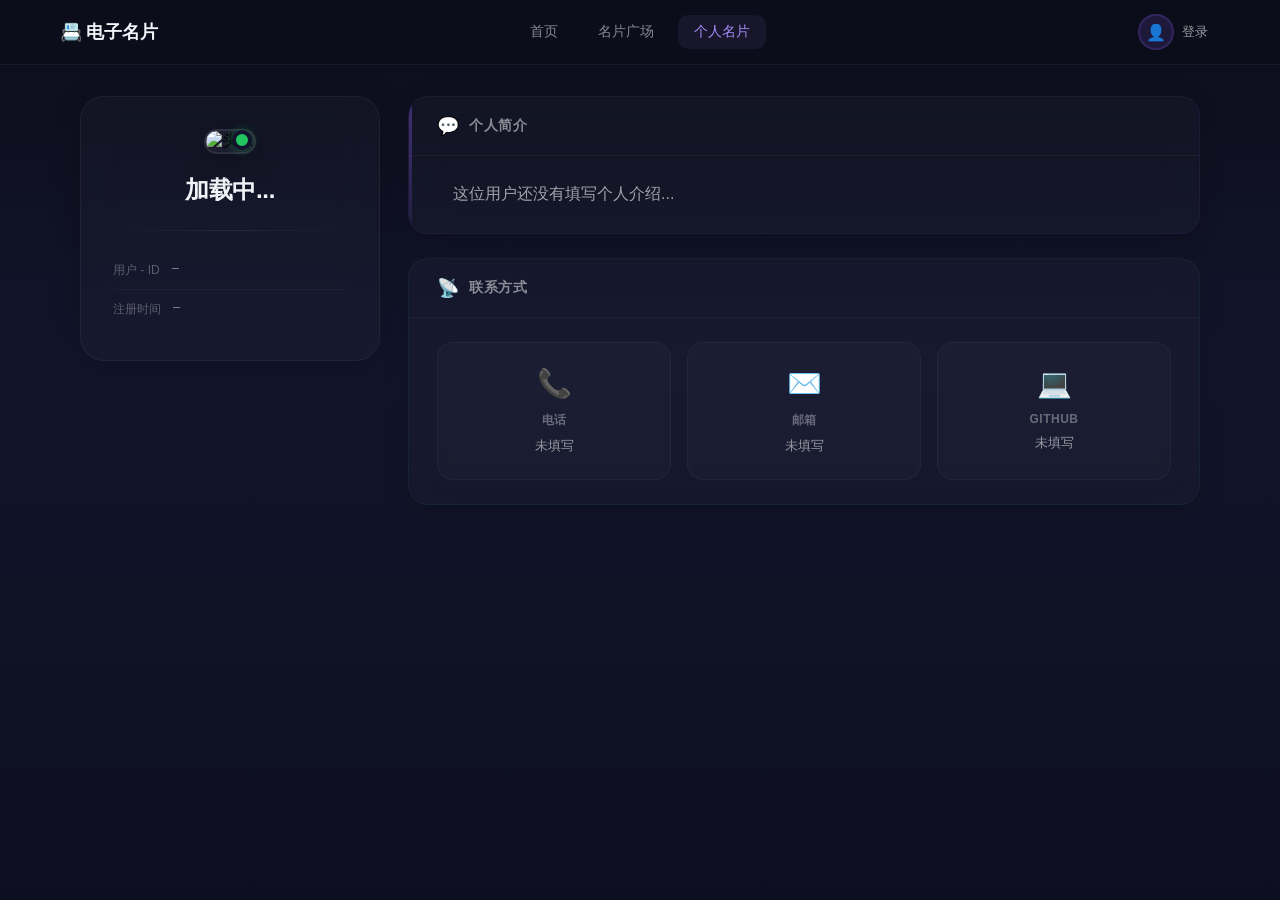
==== commit a4c12bc8: "Add files via upload" ====
--- a/card.html
+++ b/card.html
@@ -5,22 +5,35 @@
 <meta name="viewport" content="width=device-width, initial-scale=1.0">
 <title>我的电子名片</title>
 <link rel="stylesheet" href="style.css">
-<link rel="stylesheet" href="refined.css">
-<link rel="stylesheet" href="secondary-polish.css">
-<link rel="stylesheet" href="tokens.css">
-<link rel="stylesheet" href="aurora.css">
-<script defer src="secondary-motion.js"></script>
-<script defer src="aurora.js"></script>
-<script defer src="friends.js"></script>
-
 </head>
 <body class="profile-body">
 
-<nav class="profile-nav">
-  <a href="users.html" class="nav-back">← 名片广场</a>
-  <span class="nav-title">电子名片</span>
-  <a href="#" class="nav-logout" id="logoutBtn" style="display:none;" onclick="doLogout(); return false;">退出登录</a>
+<nav class="top-nav">
+  <div class="nav-inner">
+    <a href="home.html" class="nav-logo">📇 电子名片</a>
+    <div class="nav-menu">
+      <a href="home.html" class="nav-link">首页</a>
+      <a href="users.html" class="nav-link">名片广场</a>
+      <a href="card.html" class="nav-link active">个人名片</a>
+    </div>
+    <div class="nav-user" id="navUser">
+      <div class="avatar-wrap" onclick="toggleUserMenu(event)">
+        <img id="navAvatar" class="nav-avatar-img" src="" alt="">
+        <div id="navAvatarFallback" class="nav-avatar-fallback">👤</div>
+        <span class="nav-user-text" id="navUserText">登录</span>
+      </div>
+      <div class="user-dropdown" id="userDropdown">
+        <a href="card.html">我的名片</a>
+        <a href="profile.html">编辑资料</a>
+        <div class="dropdown-divider"></div>
+        <a href="#" onclick="doNavLogout();return false;">退出登录</a>
+      </div>
+    </div>
+  </div>
 </nav>
+
+<!-- 占位 -->
+<div class="nav-spacer"></div>
 
 <div class="profile-wrap">
   <aside class="profile-sidebar">
@@ -34,7 +47,7 @@
       <div class="sidebar-divider"></div>
       <div class="sidebar-meta">
         <div class="meta-row">
-          <span class="meta-label">用户 ID</span>
+          <span class="meta-label">用户 - ID</span>
           <span class="meta-value" id="userId">—</span>
         </div>
         <div class="meta-row">
@@ -47,13 +60,13 @@
 
   <main class="profile-main">
     <div class="welcome-bar" id="welcomeBar" style="display:none;">
-      <span class="welcome-icon" aria-hidden="true"><svg viewBox="0 0 24 24"><circle cx="12" cy="12" r="9"/><path d="M8.5 14a4 4 0 0 0 7 0"/><path d="M9 9.5h.01M15 9.5h.01"/></svg></span>
+      <span class="welcome-icon">👋</span>
       <span class="welcome-text" id="welcomeText">欢迎回来！</span>
     </div>
 
     <section class="info-block block-quote">
       <div class="block-header">
-        <span class="block-icon" aria-hidden="true"><svg viewBox="0 0 24 24"><path d="M4 5h16v11H9l-5 4V5Z"/></svg></span>
+        <span class="block-icon">💬</span>
         <span class="block-title">个人简介</span>
       </div>
       <div class="block-body">
@@ -63,7 +76,7 @@
 
     <section class="info-block block-quote" id="honorBlock" style="display:none;">
       <div class="block-header">
-        <span class="block-icon" aria-hidden="true"><svg viewBox="0 0 24 24"><circle cx="12" cy="9" r="5"/><path d="m8.5 13-1.5 7 5-2.5 5 2.5-1.5-7"/></svg></span>
+        <span class="block-icon">🏆</span>
         <span class="block-title">个人荣誉</span>
       </div>
       <div class="block-body">
@@ -74,23 +87,23 @@
 
     <section class="info-block block-contact">
       <div class="block-header">
-        <span class="block-icon" aria-hidden="true"><svg viewBox="0 0 24 24"><circle cx="12" cy="12" r="2.2"/><path d="M5.5 5.5a9 9 0 0 0 0 13M18.5 5.5a9 9 0 0 1 0 13"/></svg></span>
+        <span class="block-icon">📡</span>
         <span class="block-title">联系方式</span>
       </div>
       <div class="block-body">
         <div class="contact-grid">
           <a id="phoneLink" class="contact-box" href="#">
-            <div class="contact-box-icon" aria-hidden="true"><svg viewBox="0 0 24 24"><path d="M6.5 3.5h3l1.5 4-2 1.5a12 12 0 0 0 5.5 5.5l1.5-2 4 1.5v3a2 2 0 0 1-2.2 2A16.5 16.5 0 0 1 4.5 5.7 2 2 0 0 1 6.5 3.5Z"/></svg></div>
+            <div class="contact-box-icon">📞</div>
             <div class="contact-box-label">电话</div>
             <div class="contact-box-value" id="phoneVal">未填写</div>
           </a>
           <a id="emailLink" class="contact-box" href="#">
-            <div class="contact-box-icon" aria-hidden="true"><svg viewBox="0 0 24 24"><rect x="3" y="5" width="18" height="14" rx="2"/><path d="m3.5 6.5 8.5 6 8.5-6"/></svg></div>
+            <div class="contact-box-icon">✉️</div>
             <div class="contact-box-label">邮箱</div>
             <div class="contact-box-value" id="emailVal">未填写</div>
           </a>
           <a id="githubLink" class="contact-box" href="#">
-            <div class="contact-box-icon" aria-hidden="true"><svg viewBox="0 0 24 24"><path d="m8.5 8.5-4 3.5 4 3.5M15.5 8.5l4 3.5-4 3.5M13.5 5.5l-3 13"/></svg></div>
+            <div class="contact-box-icon">💻</div>
             <div class="contact-box-label">GitHub</div>
             <div class="contact-box-value" id="githubVal">未填写</div>
           </a>
@@ -100,16 +113,16 @@
 
     <section class="info-block block-action" id="actionBlock" style="display:none;">
       <div class="block-header">
-        <span class="block-icon" aria-hidden="true"><svg viewBox="0 0 24 24"><circle cx="12" cy="12" r="3"/><path d="M12 2.5v3M12 18.5v3M2.5 12h3M18.5 12h3M5.3 5.3l2.1 2.1M16.6 16.6l2.1 2.1M18.7 5.3l-2.1 2.1M7.4 16.6l-2.1 2.1"/></svg></span>
+        <span class="block-icon">⚙️</span>
         <span class="block-title">管理操作</span>
       </div>
       <div class="block-body action-body-compact">
         <div class="action-mini-row">
-          <span class="action-mini-label">编辑资料</span>
+          <span class="action-mini-label">✏️ 编辑资料</span>
           <button onclick="edit()" class="action-mini-btn action-mini-btn-primary">编辑</button>
         </div>
         <div class="action-mini-row">
-          <span class="action-mini-label">修改密码</span>
+          <span class="action-mini-label">🔒 修改密码</span>
           <button onclick="changePassword()" class="action-mini-btn action-mini-btn-secondary">修改</button>
         </div>
       </div>
@@ -119,7 +132,7 @@
 
 <div id="pwdModal" class="modal-overlay">
   <div class="modal-content">
-    <h3>修改密码</h3>
+    <h3>🔐 修改密码</h3>
     <input type="password" id="oldPwd" placeholder="请输入原密码">
     <input type="password" id="newPwd" placeholder="请输入新密码">
     <input type="password" id="confirmPwd" placeholder="确认新密码">
@@ -130,37 +143,11 @@
   </div>
 </div>
 
-<div class="image-lightbox" id="imageLightbox" role="dialog" aria-modal="true" aria-label="查看大图">
-  <button type="button" class="lightbox-close" id="lightboxClose" aria-label="关闭">×</button>
-  <img id="lightboxImg" src="" alt="荣誉图片大图">
-</div>
-
+<script type="module" src="script.js"></script>
 <script type="module">
 import { supabase } from "./supabase.js";
 
 let isOwner = false;
-
-const lightbox = document.getElementById("imageLightbox");
-const lightboxImg = document.getElementById("lightboxImg");
-const lightboxClose = document.getElementById("lightboxClose");
-
-function closeLightbox(){
-    lightbox.classList.remove("is-open");
-    lightboxImg.src = "";
-}
-
-if(lightboxClose){
-    lightboxClose.addEventListener("click", closeLightbox);
-}
-if(lightbox){
-    lightbox.addEventListener("click", (event) => {
-        if(event.target === lightbox) closeLightbox();
-    });
-}
-document.addEventListener("keydown", (event) => {
-    if(event.key === "Escape" && lightbox.classList.contains("is-open")) closeLightbox();
-});
-
 
 const welcomeQuotes = [
   "欢迎回来，今天也是闪闪发光的一天 ✨",
@@ -184,6 +171,15 @@
     return str.length > len ? str.slice(0, len) + "..." : str;
 }
 
+function normalizeHiddenFields(raw) {
+    if (!raw) return [];
+    if (Array.isArray(raw)) return raw;
+    if (typeof raw === 'string') {
+        try { return JSON.parse(raw); } catch(e) { return []; }
+    }
+    return [];
+}
+
 function renderHonorImages(honorData) {
     const container = document.getElementById("honorImgContainer");
     container.innerHTML = "";
@@ -213,11 +209,6 @@
         img.src = src;
         img.alt = "荣誉图片 " + (idx + 1);
         img.onerror = function() { this.style.display = "none"; };
-        img.addEventListener("click", () => {
-            lightboxImg.src = src;
-            lightboxImg.alt = "荣誉图片 " + (idx + 1);
-            lightbox.classList.add("is-open");
-        });
         grid.appendChild(img);
     });
     
@@ -229,14 +220,16 @@
         const urlParams = new URLSearchParams(window.location.search);
         let targetId = urlParams.get('id');
 
+        const { data: authData } = await supabase.auth.getUser();
+        const currentUserId = authData.user ? authData.user.id : null;
+
         if(!targetId){
-            const { data: userData } = await supabase.auth.getUser();
-            if(!userData.user){
+            if(!currentUserId){
                 alert("请先登录");
-                location.href = "index.html";
+                location.href = "login.html";
                 return;
             }
-            targetId = userData.user.id;
+            targetId = currentUserId;
         }
 
         const { data, error } = await supabase
@@ -251,103 +244,113 @@
             return;
         }
 
-        if(data.avatar){
-            document.getElementById("avatar").src = data.avatar;
-        }
-        document.getElementById("name").textContent = data.name || "未命名";
-        document.getElementById("job").textContent = data.job || "暂无职位";
-        document.getElementById("userId").textContent = (data.id || "").slice(0, 12) + "...";
+        isOwner = currentUserId === targetId;
+
+        const hiddenFields = normalizeHiddenFields(data.hidden_fields);
+        const shouldHideField = (field) => hiddenFields.includes(field) && !isOwner;
+
+        if((data.is_hidden === true || data.is_hidden === "true") && !isOwner){
+            alert("该名片已隐藏");
+            location.href = "users.html";
+            return;
+        }
+
+        const avatarEl = document.getElementById("avatar");
+        if(avatarEl && data.avatar){
+            avatarEl.src = data.avatar;
+        }
+        document.getElementById("name").textContent = shouldHideField('name') ? "已隐藏" : (data.name || "未命名");
+        if(shouldHideField('name')) document.getElementById("name").style.opacity = "0.5";
+        document.getElementById("job").textContent = shouldHideField('job') ? "已隐藏" : (data.job || "暂无职位");
+        if(shouldHideField('job')) document.getElementById("job").style.opacity = "0.5";
+        document.getElementById("userId").textContent = data.id || "—";
 
         const introEl = document.getElementById("intro");
-        if(data.intro && data.intro.trim()){
+        if(data.intro && data.intro.trim() && !shouldHideField('intro')){
             introEl.textContent = data.intro;
             introEl.classList.remove("empty");
         } else {
-            introEl.textContent = "这位用户还没有填写个人介绍...";
-            introEl.classList.add("empty");
+            introEl.textContent = shouldHideField('intro') ? "该用户已隐藏个人介绍" : "这位用户还没有填写个人介绍...";
+            if(shouldHideField('intro')) introEl.classList.add("empty");
         }
 
         const phoneVal = document.getElementById("phoneVal");
         const phoneLink = document.getElementById("phoneLink");
-        if(data.phone){
+        if(data.phone && !shouldHideField('phone')){
             phoneVal.textContent = data.phone;
             phoneLink.href = "tel:" + data.phone;
             phoneLink.classList.remove("disabled");
         } else {
-            phoneVal.textContent = "未填写";
+            phoneVal.textContent = shouldHideField('phone') ? "已隐藏" : "未填写";
             phoneLink.classList.add("disabled");
             phoneLink.href = "#";
         }
 
         const emailVal = document.getElementById("emailVal");
         const emailLink = document.getElementById("emailLink");
-        if(data.email){
+        if(data.email && !shouldHideField('email')){
             emailVal.textContent = data.email;
             emailLink.href = "mailto:" + data.email;
             emailLink.classList.remove("disabled");
         } else {
-            emailVal.textContent = "未填写";
+            emailVal.textContent = shouldHideField('email') ? "已隐藏" : "未填写";
             emailLink.classList.add("disabled");
             emailLink.href = "#";
         }
 
         const githubVal = document.getElementById("githubVal");
         const githubLink = document.getElementById("githubLink");
-        let safeGithub = "";
-        if(data.github){
-            try {
-                const url = new URL(data.github);
-                if(url.protocol === "https:" || url.protocol === "http:") safeGithub = url.href;
-            } catch(e) {}
-        }
-        if(safeGithub){
+        if(data.github && !shouldHideField('github')){
             githubVal.textContent = truncate(data.github, 24);
-            githubLink.href = safeGithub;
+            githubLink.href = data.github;
             githubLink.target = "_blank";
-            githubLink.rel = "noopener noreferrer";
             githubLink.classList.remove("disabled");
         } else {
-            githubVal.textContent = data.github ? truncate(data.github, 24) : "未填写";
-            githubLink.removeAttribute("href");
-            githubLink.removeAttribute("target");
-            githubLink.removeAttribute("rel");
+            githubVal.textContent = shouldHideField('github') ? "已隐藏" : "未填写";
             githubLink.classList.add("disabled");
+            githubLink.href = "#";
         }
 
         const honorBlock = document.getElementById("honorBlock");
         const honorTextEl = document.getElementById("honorText");
+        const hasVisibleHonor = (data.honor_text && !shouldHideField('honor_text')) || (data.honor_image && !shouldHideField('honor_image'));
         
-        if(data.honor_text || data.honor_image){
+        if(hasVisibleHonor){
             honorBlock.style.display = "block";
-            
-            if(data.honor_text && data.honor_text.trim()){
+            if(data.honor_text && data.honor_text.trim() && !shouldHideField('honor_text')){
                 honorTextEl.textContent = data.honor_text;
                 honorTextEl.style.display = "block";
             } else {
                 honorTextEl.style.display = "none";
             }
-            
-            renderHonorImages(data.honor_image);
-        }
-
-        const { data: currentUser } = await supabase.auth.getUser();
-        isOwner = currentUser.user && currentUser.user.id === targetId;
+            if(!shouldHideField('honor_image')){
+                renderHonorImages(data.honor_image);
+            } else {
+                document.getElementById("honorImgContainer").innerHTML = "";
+            }
+        } else {
+            honorBlock.style.display = "none";
+        }
 
         const fromSquare = urlParams.has('id');
 
         if(isOwner && !fromSquare){
             document.getElementById("actionBlock").style.display = "block";
-            document.getElementById("logoutBtn").style.display = "inline-flex";
+            const logoutBtn = document.getElementById("logoutBtn"); if(logoutBtn) logoutBtn.style.display = "inline-flex";
             document.getElementById("welcomeBar").style.display = "flex";
-            document.getElementById("welcomeText").textContent = getRandomQuote();
-
-            if(currentUser.user && currentUser.user.created_at){
-                const d = new Date(currentUser.user.created_at);
+            if(data.is_hidden){
+                document.getElementById("welcomeText").textContent = "🙈 你的名片当前在名片广场中已隐藏";
+                document.getElementById("welcomeText").style.color = "#ff6b6b";
+            } else {
+                document.getElementById("welcomeText").textContent = getRandomQuote();
+            }
+            if(authData.user && authData.user.created_at){
+                const d = new Date(authData.user.created_at);
                 document.getElementById("joinDate").textContent = 
                     d.getFullYear() + "-" + String(d.getMonth()+1).padStart(2,"0") + "-" + String(d.getDate()).padStart(2,"0");
             }
         } else if (isOwner && fromSquare) {
-            document.getElementById("logoutBtn").style.display = "inline-flex";
+            const logoutBtn = document.getElementById("logoutBtn"); if(logoutBtn) logoutBtn.style.display = "inline-flex";
         }
 
     } catch(err) {
@@ -412,17 +415,15 @@
     } else {
         alert("密码修改成功，请重新登录");
         await supabase.auth.signOut();
-        location.href = "index.html";
+        location.href = "login.html";
     }
 };
 
 window.doLogout = async function(){
     await supabase.auth.signOut();
-    location.href = "index.html";
+    location.href = "login.html";
 };
+updateNavUser();
 </script>
-<script type="module" src="script.js"></script>
 </body>
-</html>
-
-
+</html>
--- a/style.css
+++ b/style.css
@@ -1,21 +1,2049 @@
-@import url('https://fonts.googleapis.com/css2?family=DM+Mono:wght@400;500&family=Manrope:wght@400;500;600;700;800&family=Noto+Sans+SC:wght@400;500;600;700;800&display=swap');
-
-:root{--ink:#f7f8ff;--muted:#9aa3bd;--dim:#66708c;--bg:#080a12;--panel:rgba(17,21,36,.72);--panel-solid:#121628;--line:rgba(255,255,255,.1);--cyan:#69e6ff;--violet:#a78bfa;--pink:#ff75c3;--green:#6ff3bf;--shadow:0 24px 80px rgba(0,0,0,.38);font-family:'Manrope','Noto Sans SC',sans-serif;color:var(--ink);background:var(--bg)}
-*{box-sizing:border-box}html{min-height:100%}body{margin:0;min-height:100vh;background:var(--bg);color:var(--ink)}a{color:inherit;text-decoration:none}button,input,textarea{font:inherit}button{cursor:pointer}
-body::before,body::after{content:'';position:fixed;z-index:-1;pointer-events:none;border-radius:50%;filter:blur(2px)}body::before{width:560px;height:560px;top:-260px;right:-130px;background:radial-gradient(circle,rgba(113,84,255,.23),transparent 68%)}body::after{width:520px;height:520px;left:-250px;bottom:-260px;background:radial-gradient(circle,rgba(0,221,255,.14),transparent 68%)}
-.login-body{display:grid;place-items:center;overflow-x:hidden}.login-bg{position:fixed;inset:0;z-index:-1;overflow:hidden;background:radial-gradient(ellipse at 50% 0%,#1a1c3b 0%,var(--bg) 58%)}.login-bg::before{content:'';position:absolute;inset:0;opacity:.18;background-image:linear-gradient(rgba(255,255,255,.04) 1px,transparent 1px),linear-gradient(90deg,rgba(255,255,255,.04) 1px,transparent 1px);background-size:56px 56px;mask-image:linear-gradient(to bottom,#000,transparent 90%)}.login-dot{position:absolute;border-radius:50%;background:var(--cyan);opacity:.55;box-shadow:0 0 18px var(--cyan);animation:drift 16s ease-in-out infinite}@keyframes drift{0%,100%{transform:translate3d(0,0,0);opacity:.2}50%{transform:translate3d(22px,-38px,0);opacity:.8}}
-.login-wrap{width:min(1120px,calc(100% - 40px));min-height:670px;display:grid;grid-template-columns:1.08fr .92fr;overflow:hidden;border:1px solid var(--line);border-radius:30px;background:rgba(11,14,26,.62);box-shadow:var(--shadow),0 0 0 1px rgba(255,255,255,.025) inset;backdrop-filter:blur(24px)}.login-welcome{position:relative;padding:72px 70px;display:flex;flex-direction:column;justify-content:center;background:linear-gradient(140deg,rgba(34,39,78,.56),rgba(12,18,36,.15))}.login-welcome::after{content:'';position:absolute;width:300px;height:300px;right:-100px;bottom:-120px;border:1px solid rgba(105,230,255,.22);border-radius:50%;box-shadow:0 0 0 28px rgba(105,230,255,.03),0 0 0 56px rgba(105,230,255,.025)}.login-brand{display:inline-flex;width:fit-content;padding:9px 14px;border:1px solid rgba(105,230,255,.25);border-radius:999px;color:var(--cyan);background:rgba(105,230,255,.08);font-size:13px;letter-spacing:.03em}.login-title{margin:32px 0 25px;font-size:clamp(46px,6vw,74px);line-height:1.07;letter-spacing:-.07em;font-weight:800;background:linear-gradient(120deg,#fff 20%,#aab6ff 65%,var(--cyan));-webkit-background-clip:text;background-clip:text;color:transparent}.login-quote{max-width:430px;color:var(--muted);font-size:16px;line-height:1.75}.quote-mark{margin:0 7px;color:var(--pink);font-family:Georgia,serif;font-size:29px;vertical-align:-5px}.login-features{display:flex;gap:22px;flex-wrap:wrap;margin-top:48px}.feature-item{display:inline-flex;align-items:center;gap:8px;color:#c8cee2;font-size:13px}.feature-icon{display:grid;place-items:center;width:28px;height:28px;border-radius:9px;background:rgba(255,255,255,.08)}.login-panel{display:grid;place-items:center;padding:40px;background:rgba(9,12,23,.5)}.login-box{width:min(100%,350px)}.login-box h2{margin:0;font-size:32px;letter-spacing:-.04em}.login-sub{margin:10px 0 35px;color:var(--muted);font-size:14px}.login-field{margin-bottom:19px}.login-field label{display:block;margin-bottom:8px;color:#d6dbed;font-size:12px;font-weight:600}.login-field input,.box input,.box textarea{width:100%;border:1px solid var(--line);border-radius:12px;outline:none;color:var(--ink);background:rgba(255,255,255,.055);transition:.2s ease}.login-field input{height:50px;padding:0 15px}.login-field input::placeholder,.box input::placeholder,.box textarea::placeholder{color:#69738f}.login-field input:focus,.box input:focus,.box textarea:focus{border-color:rgba(105,230,255,.72);box-shadow:0 0 0 4px rgba(105,230,255,.1);background:rgba(255,255,255,.08)}.login-btn,.box button{width:100%;min-height:50px;border:0;border-radius:12px;color:#08101a;background:linear-gradient(110deg,var(--cyan),#98a4ff 52%,var(--pink));box-shadow:0 12px 30px rgba(105,230,255,.17);font-weight:800;transition:transform .2s,box-shadow .2s}.login-btn:hover,.box button:hover{transform:translateY(-2px);box-shadow:0 16px 34px rgba(105,230,255,.29)}.login-links{display:flex;justify-content:space-between;gap:14px;margin-top:20px;color:var(--dim);font-size:12px}.login-links a,.box a{color:var(--cyan)}
-body:not(.login-body):not(.users-body):not(.profile-body){display:grid;place-items:center;padding:35px 18px}.box{width:min(100%,520px);padding:42px;border:1px solid var(--line);border-radius:24px;background:var(--panel);box-shadow:var(--shadow);backdrop-filter:blur(22px)}.box h1{margin:0 0 8px;font-size:28px;letter-spacing:-.045em}.box>p{color:var(--muted)!important;font-size:14px}.box input{height:50px;margin:7px 0;padding:0 15px}.box textarea{min-height:104px;margin:7px 0;padding:14px 15px;resize:vertical}.box button{margin-top:15px}.box .file-upload{display:flex;align-items:center;gap:10px;margin:13px 0;padding:12px;border:1px dashed rgba(105,230,255,.28);border-radius:12px;background:rgba(105,230,255,.035)}.file-upload input{display:none}.file-btn{padding:8px 11px;border-radius:8px;color:var(--cyan);background:rgba(105,230,255,.11);font-size:12px;font-weight:700;white-space:nowrap}.file-name{overflow:hidden;color:var(--muted);font-size:12px;text-overflow:ellipsis;white-space:nowrap}.box>div[style*="display:flex"]{gap:10px!important}.box>div[style*="display:flex"] button{margin-top:12px}
-.users-body{padding-bottom:70px;background:radial-gradient(ellipse at 50% -10%,#1b2042 0,var(--bg) 55%)}.nav,.profile-nav{position:sticky;top:0;z-index:10;display:flex;align-items:center;min-height:74px;padding:0 6vw;border-bottom:1px solid rgba(255,255,255,.08);background:rgba(8,10,18,.7);backdrop-filter:blur(18px)}.nav a{color:var(--muted);font-size:13px;transition:color .2s}.nav a:hover,.profile-nav a:hover{color:var(--ink)}.page-header{width:min(1180px,calc(100% - 40px));margin:70px auto 35px}.page-header h1{margin:0 0 10px;font-size:clamp(38px,5vw,60px);letter-spacing:-.065em;background:linear-gradient(110deg,#fff,#aeb9ff 55%,var(--cyan));-webkit-background-clip:text;background-clip:text;color:transparent}.page-header p{margin:0;color:var(--muted);font-size:14px}.grid{width:min(1180px,calc(100% - 40px));margin:0 auto;display:grid;grid-template-columns:repeat(auto-fill,minmax(285px,1fr));gap:17px}.user-card{position:relative;min-height:315px;display:flex;flex-direction:column;padding:22px;overflow:hidden;border:1px solid var(--line);border-radius:19px;background:linear-gradient(145deg,rgba(28,34,58,.85),rgba(13,17,31,.8));box-shadow:0 10px 35px rgba(0,0,0,.15);cursor:pointer;transition:transform .25s,border-color .25s,box-shadow .25s}.user-card::before{content:'';position:absolute;width:160px;height:160px;top:-95px;right:-65px;border-radius:50%;background:rgba(105,230,255,.15);filter:blur(3px)}.user-card:hover{transform:translateY(-7px);border-color:rgba(105,230,255,.42);box-shadow:0 20px 45px rgba(0,0,0,.3),0 0 0 1px rgba(105,230,255,.1) inset}.card-header{display:flex;align-items:center;gap:14px}.card-avatar-wrap{position:relative;flex:0 0 auto}.card-avatar{width:59px;height:59px;object-fit:cover;border:2px solid rgba(255,255,255,.14);border-radius:18px;background:rgba(255,255,255,.05)}.card-avatar-status,.sidebar-status{position:absolute;right:-2px;bottom:1px;width:12px;height:12px;border:2px solid #151a2e;border-radius:50%;background:var(--green);box-shadow:0 0 10px var(--green)}.card-name{margin:0 0 3px;font-size:18px;letter-spacing:-.03em}.card-job{margin:0 0 5px;color:var(--cyan);font-size:12px}.card-id{color:var(--dim);font-family:'DM Mono',monospace;font-size:10px}.card-contacts{display:grid;grid-template-columns:repeat(3,1fr);gap:8px;margin:24px 0 18px;padding:13px 0;border-top:1px solid var(--line);border-bottom:1px solid var(--line)}.contact-item{min-width:0;display:grid;gap:3px;color:var(--muted);font-size:10px}.contact-item .icon{font-size:13px}.contact-item .value{overflow:hidden;color:#dce1f0;font-size:11px;text-overflow:ellipsis;white-space:nowrap}.contact-item.empty .value{color:var(--dim)}.card-bio{flex:1}.card-bio-label{margin-bottom:7px;color:var(--dim);font-size:10px;letter-spacing:.12em;text-transform:uppercase}.card-bio-text{display:-webkit-box;margin:0;overflow:hidden;color:#cbd1e1;font-size:12px;line-height:1.7;-webkit-box-orient:vertical;-webkit-line-clamp:3}.card-bio-text.empty{color:var(--dim)}.card-footer{display:flex;justify-content:space-between;align-items:center;margin-top:18px;color:var(--cyan);font-size:11px}.card-footer-arrow{font-size:19px;transition:transform .2s}.user-card:hover .card-footer-arrow{transform:translateX(4px)}.empty-state,.loading-state{grid-column:1/-1;padding:100px 20px;color:var(--muted);text-align:center}.empty-state-icon{margin-bottom:12px;font-size:34px}
-.profile-body{background:radial-gradient(ellipse at 65% -15%,#23264e 0,var(--bg) 58%)}.profile-nav{justify-content:space-between}.nav-back,.nav-logout{color:var(--muted);font-size:13px}.nav-title{position:absolute;left:50%;transform:translateX(-50%);color:#e8ebf8;font-size:13px;letter-spacing:.12em;text-transform:uppercase}.profile-wrap{width:min(1060px,calc(100% - 40px));display:grid;grid-template-columns:260px 1fr;gap:22px;margin:54px auto 80px}.profile-sidebar{align-self:start;position:sticky;top:100px}.sidebar-card,.info-block,.welcome-bar{border:1px solid var(--line);border-radius:19px;background:var(--panel);box-shadow:0 16px 50px rgba(0,0,0,.18);backdrop-filter:blur(20px)}.sidebar-card{padding:26px 21px;text-align:center}.sidebar-avatar-wrap{position:relative;display:inline-block}.sidebar-avatar{width:108px;height:108px;object-fit:cover;border:3px solid rgba(105,230,255,.45);border-radius:30px;background:rgba(255,255,255,.06);box-shadow:0 0 0 8px rgba(105,230,255,.06),0 12px 30px rgba(0,0,0,.28)}.sidebar-name{margin:18px 0 5px;font-size:23px;letter-spacing:-.05em}.sidebar-job{margin:0;color:var(--cyan);font-size:12px}.sidebar-divider{height:1px;margin:23px 0 17px;background:var(--line)}.sidebar-meta{display:grid;gap:11px;text-align:left}.meta-row{display:flex;justify-content:space-between;gap:8px;font-size:10px}.meta-label{color:var(--dim)}.meta-value{overflow:hidden;color:#cbd1e2;font-family:'DM Mono',monospace;text-overflow:ellipsis;white-space:nowrap}.profile-main{display:grid;gap:16px}.welcome-bar{display:flex;align-items:center;gap:10px;padding:14px 18px;color:#d9e1ff;font-size:13px;background:linear-gradient(100deg,rgba(108,110,255,.2),rgba(105,230,255,.08))}.welcome-icon{font-size:17px}.info-block{padding:24px}.block-header{display:flex;align-items:center;gap:10px;margin-bottom:18px}.block-icon{display:grid;place-items:center;width:30px;height:30px;border-radius:9px;background:rgba(167,139,250,.14);font-size:15px}.block-title{color:#e6e9f6;font-size:13px;font-weight:700;letter-spacing:.04em}.quote-text{margin:0;color:#c4cbdf;font-size:15px;line-height:1.9;white-space:pre-wrap}.quote-text.empty{color:var(--dim)}.contact-grid{display:grid;grid-template-columns:repeat(3,1fr);gap:10px}.contact-box{padding:17px 14px;border:1px solid var(--line);border-radius:13px;background:rgba(255,255,255,.035);transition:.2s}.contact-box:hover{border-color:rgba(105,230,255,.45);background:rgba(105,230,255,.08);transform:translateY(-2px)}.contact-box.disabled{opacity:.5;pointer-events:none}.contact-box-icon{margin-bottom:9px;font-size:19px}.contact-box-label{color:var(--dim);font-size:10px}.contact-box-value{overflow:hidden;margin-top:4px;color:#e5e9f7;font-size:12px;text-overflow:ellipsis;white-space:nowrap}.honor-grid{display:grid;grid-template-columns:repeat(auto-fill,minmax(130px,1fr));gap:10px;margin-top:16px}.honor-img{width:100%;height:130px;object-fit:cover;border-radius:11px;border:1px solid var(--line)}.action-body-compact{display:grid;gap:10px}.action-mini-row{display:flex;justify-content:space-between;align-items:center;padding:10px 0;border-bottom:1px solid rgba(255,255,255,.06)}.action-mini-row:last-child{border-bottom:0}.action-mini-label{color:var(--muted);font-size:12px}.action-mini-btn{min-width:72px;padding:8px 14px;border:0;border-radius:8px;color:#0b101d;font-size:11px;font-weight:700}.action-mini-btn-primary{background:var(--cyan)}.action-mini-btn-secondary{color:#fff;background:rgba(255,255,255,.13)}.modal-overlay{position:fixed;inset:0;z-index:30;display:none;place-items:center;padding:20px;background:rgba(2,4,10,.7);backdrop-filter:blur(10px)}.modal-content{width:min(100%,370px);padding:26px;border:1px solid var(--line);border-radius:18px;background:var(--panel-solid);box-shadow:var(--shadow)}.modal-content h3{margin:0 0 18px}.modal-content input{width:100%;height:45px;margin:5px 0;padding:0 12px;border:1px solid var(--line);border-radius:9px;outline:0;color:var(--ink);background:rgba(255,255,255,.06)}.modal-buttons{display:flex;gap:9px;margin-top:14px}.modal-buttons button{flex:1;padding:11px;border:0;border-radius:9px;color:#08101a;background:var(--cyan);font-weight:700}.modal-buttons button.secondary{color:var(--ink);background:rgba(255,255,255,.1)}
-+@media(max-width:800px){.login-wrap{grid-template-columns:1fr;min-height:auto}.login-welcome{padding:45px 32px}.login-title{margin-top:24px;font-size:54px}.login-features{margin-top:30px}.login-panel{padding:40px 32px 48px}.profile-wrap{grid-template-columns:1fr;margin-top:30px}.profile-sidebar{position:static}.sidebar-card{display:grid;grid-template-columns:auto 1fr;column-gap:17px;align-items:center;text-align:left}.sidebar-avatar-wrap{grid-row:span 3}.sidebar-name{margin:0 0 3px}.sidebar-divider,.sidebar-meta{grid-column:1/-1}.sidebar-divider{margin:18px 0 14px}}
-+@media(max-width:520px){.nav{padding:0 18px}.nav>div:first-child{display:none}.nav>div:nth-child(2){gap:18px!important}.nav input{width:145px!important}.page-header,.grid,.profile-wrap{width:min(100% - 28px,1180px)}.page-header{margin-top:45px}.contact-grid{grid-template-columns:1fr}.info-block{padding:20px}.box{padding:30px 22px}}
-+@media(prefers-reduced-motion:reduce){*,*::before,*::after{animation-duration:.01ms!important;animation-iteration-count:1!important;scroll-behavior:auto!important;transition-duration:.01ms!important}}
-+
-
-.nav-brand{display:inline-flex;align-items:center;gap:7px;color:#f7f8ff!important;font-size:17px!important;font-weight:800;letter-spacing:-.06em}.nav-brand-mark{display:grid;place-items:center;width:30px;height:30px;border-radius:9px;color:#08101a;background:linear-gradient(135deg,var(--cyan),var(--violet));font-family:'DM Mono',monospace;font-size:12px;letter-spacing:-.12em}.nav-brand small{margin-left:3px;color:var(--dim);font-size:9px;font-weight:500;letter-spacing:.05em}.nav-links{display:flex;gap:34px;margin-left:80px}.nav-links a.active{color:var(--ink)}.nav-search{display:flex;align-items:center;gap:8px;width:235px;margin-left:auto;padding:8px 13px;border:1px solid var(--line);border-radius:999px;background:rgba(255,255,255,.05);color:var(--muted)}.nav-search input{width:100%;border:0;outline:0;color:var(--ink);background:transparent;font-size:12px}.nav-search input::placeholder{color:var(--dim)}
-@media(max-width:800px){.nav{padding:0 24px}.nav-links{gap:18px;margin-left:30px}.nav-brand small{display:none}}
-@media(max-width:520px){.nav{gap:12px}.nav-brand{font-size:15px!important}.nav-links{margin-left:auto}.nav-search{width:42px;padding:8px 11px}.nav-search span{font-size:16px}.nav-search input{display:none}}
-/* Shared page theme */
-.users-body,.profile-body,body:not(.login-body):not(.users-body):not(.profile-body){background:#080808;color:#f5f5f0}.users-body::before,.profile-body::before,body:not(.login-body):not(.users-body):not(.profile-body)::before{background:radial-gradient(circle,rgba(206,255,72,.08),transparent 68%)}.users-body::after,.profile-body::after,body:not(.login-body):not(.users-body):not(.profile-body)::after{background:radial-gradient(circle,rgba(255,91,46,.07),transparent 68%)}.users-body .nav,.profile-body .profile-nav{background:rgba(8,8,8,.86);border-color:#292927}.users-body .page-header h1{background:none;color:#f5f5f0}.users-body .page-header h1::after{content:'.';color:#ceff48}.users-body .user-card{border-radius:8px;border-color:#30302d;background:#11110f;box-shadow:0 12px 35px rgba(0,0,0,.28)}.users-body .user-card::before{background:rgba(206,255,72,.08)}.users-body .user-card:hover{border-color:#ceff48;box-shadow:0 20px 44px rgba(0,0,0,.45),0 0 0 1px rgba(206,255,72,.12) inset}.users-body .card-job,.users-body .card-footer{color:#ceff48}.profile-body .sidebar-card,.profile-body .info-block,.profile-body .welcome-bar,.box{border-radius:8px;border-color:#30302d;background:#11110f;box-shadow:0 15px 40px rgba(0,0,0,.3)}.profile-body .sidebar-avatar{border-color:#ceff48;border-radius:12px}.profile-body .sidebar-job{color:#ceff48}.profile-body .block-icon{background:rgba(206,255,72,.12)}.profile-body .contact-box:hover{border-color:#ceff48;background:rgba(206,255,72,.07)}.profile-body .action-mini-btn-primary,.box button{background:#ceff48;color:#080808}.box h1{color:#f5f5f0}.box input,.box textarea{border-radius:8px;background:#181816;border-color:#30302d}.box .file-upload{border-color:#4c5b2a;background:rgba(206,255,72,.04)}.file-btn{color:#ceff48;background:rgba(206,255,72,.11)}
-
+* {
+    box-sizing: border-box;
+}
+
+body.login-body, body:not([class]) {
+    margin: 0;
+    min-height: 100vh;
+    display: flex;
+    justify-content: center;
+    align-items: center;
+    background: linear-gradient(135deg, #667eea 0%, #764ba2 50%, #f093fb 100%);
+    background-attachment: fixed;
+    font-family: -apple-system, BlinkMacSystemFont, "Segoe UI", "PingFang SC", "Microsoft YaHei", sans-serif;
+    padding: 20px;
+}
+
+.box, .card {
+    width: 400px;
+    max-width: 100%;
+    background: rgba(255, 255, 255, 0.85);
+    backdrop-filter: blur(20px);
+    -webkit-backdrop-filter: blur(20px);
+    padding: 40px 35px;
+    border-radius: 24px;
+    text-align: center;
+    box-shadow: 0 8px 32px rgba(31, 38, 135, 0.2);
+    border: 1px solid rgba(255, 255, 255, 0.3);
+    animation: fadeInUp 0.6s ease-out;
+}
+
+@keyframes fadeInUp {
+    from { opacity: 0; transform: translateY(30px); }
+    to { opacity: 1; transform: translateY(0); }
+}
+
+.box h1, .card h1 {
+    margin: 0 0 8px 0;
+    font-size: 28px;
+    font-weight: 700;
+    background: linear-gradient(135deg, #667eea, #764ba2);
+    -webkit-background-clip: text;
+    -webkit-text-fill-color: transparent;
+    background-clip: text;
+}
+
+.box h1 + p, .card h3 {
+    color: #666;
+    font-size: 15px;
+    margin: 0 0 25px 0;
+}
+
+input, textarea {
+    width: 100%;
+    padding: 14px 18px;
+    margin: 8px 0;
+    border-radius: 14px;
+    border: 2px solid rgba(102, 126, 234, 0.15);
+    background: rgba(255, 255, 255, 0.7);
+    font-size: 15px;
+    transition: all 0.3s ease;
+    outline: none;
+    font-family: inherit;
+}
+
+input:focus, textarea:focus {
+    border-color: #667eea;
+    background: rgba(255, 255, 255, 0.95);
+    box-shadow: 0 0 0 4px rgba(102, 126, 234, 0.1);
+}
+
+input::placeholder, textarea::placeholder {
+    color: #aaa;
+}
+
+textarea {
+    height: 100px;
+    resize: vertical;
+}
+
+button {
+    width: 100%;
+    padding: 14px 25px;
+    margin-top: 15px;
+    border: none;
+    background: linear-gradient(135deg, #667eea 0%, #764ba2 100%);
+    color: white;
+    border-radius: 14px;
+    cursor: pointer;
+    font-size: 16px;
+    font-weight: 600;
+    transition: all 0.3s ease;
+    box-shadow: 0 4px 15px rgba(102, 126, 234, 0.3);
+    letter-spacing: 1px;
+}
+
+button:hover {
+    transform: translateY(-2px);
+    box-shadow: 0 8px 25px rgba(102, 126, 234, 0.4);
+}
+
+button:active {
+    transform: translateY(0);
+}
+
+p {
+    margin: 18px 0 0 0;
+    font-size: 14px;
+    color: #666;
+}
+
+p a {
+    color: #667eea;
+    text-decoration: none;
+    font-weight: 600;
+    transition: color 0.3s;
+}
+
+p a:hover {
+    color: #764ba2;
+    text-decoration: underline;
+}
+
+.avatar {
+    width: 140px;
+    height: 140px;
+    border-radius: 50%;
+    object-fit: cover;
+    border: 4px solid rgba(255, 255, 255, 0.8);
+    box-shadow: 0 4px 20px rgba(0, 0, 0, 0.15);
+    margin-bottom: 15px;
+    transition: transform 0.3s ease;
+}
+
+.avatar:hover {
+    transform: scale(1.05);
+}
+
+.buttons {
+    margin: 20px 0;
+}
+
+.buttons a {
+    display: block;
+    margin: 10px 0;
+    padding: 14px;
+    background: linear-gradient(135deg, #667eea 0%, #764ba2 100%);
+    color: white;
+    border-radius: 14px;
+    text-decoration: none;
+    font-weight: 500;
+    transition: all 0.3s ease;
+    box-shadow: 0 2px 10px rgba(102, 126, 234, 0.2);
+}
+
+.buttons a:hover {
+    transform: translateX(5px);
+    box-shadow: 0 4px 15px rgba(102, 126, 234, 0.3);
+}
+
+input[type="file"] {
+    padding: 10px;
+    border: 2px dashed rgba(102, 126, 234, 0.3);
+    background: rgba(255, 255, 255, 0.5);
+    cursor: pointer;
+}
+
+input[type="file"]:hover {
+    border-color: #667eea;
+    background: rgba(255, 255, 255, 0.8);
+}
+
+.modal-overlay {
+    display: none;
+    position: fixed;
+    top: 0;
+    left: 0;
+    width: 100%;
+    height: 100%;
+    background: rgba(0,0,0,0.5);
+    backdrop-filter: blur(5px);
+    justify-content: center;
+    align-items: center;
+    z-index: 100;
+    animation: fadeIn 0.2s ease;
+}
+
+@keyframes fadeIn {
+    from { opacity: 0; }
+    to { opacity: 1; }
+}
+
+.modal-content {
+    background: rgba(255, 255, 255, 0.95);
+    backdrop-filter: blur(20px);
+    padding: 35px;
+    border-radius: 24px;
+    width: 360px;
+    max-width: 90%;
+    text-align: center;
+    box-shadow: 0 20px 60px rgba(0,0,0,0.3);
+    animation: scaleIn 0.3s ease;
+}
+
+@keyframes scaleIn {
+    from { opacity: 0; transform: scale(0.9); }
+    to { opacity: 1; transform: scale(1); }
+}
+
+.modal-content h3 {
+    margin-top: 0;
+    margin-bottom: 20px;
+    color: #333;
+    font-size: 22px;
+}
+
+.modal-content input {
+    margin: 8px 0;
+}
+
+.modal-buttons {
+    margin-top: 20px;
+    display: flex;
+    gap: 12px;
+    justify-content: center;
+}
+
+.modal-buttons button {
+    width: auto;
+    padding: 10px 24px;
+    margin-top: 0;
+    font-size: 14px;
+}
+
+.modal-buttons button.secondary {
+    background: #ccc;
+    color: #333;
+    box-shadow: none;
+}
+
+.modal-buttons button.secondary:hover {
+    background: #bbb;
+}
+
+@media (max-width: 480px) {
+    .box, .card {
+        width: 100%;
+        padding: 30px 20px;
+    }
+}
+
+.users-body {
+    display: block;
+    padding: 0;
+    background: linear-gradient(135deg, #0f0c29 0%, #302b63 50%, #24243e 100%);
+    background-attachment: fixed;
+    min-height: 100vh;
+}
+
+.nav {
+    position: relative;
+    display: flex;
+    justify-content: center;
+    align-items: center;
+    gap: 40px;
+    padding: 18px 40px;
+    background: rgba(255, 255, 255, 0.03);
+    backdrop-filter: blur(20px);
+    -webkit-backdrop-filter: blur(20px);
+    border-bottom: 1px solid rgba(255, 255, 255, 0.06);
+    position: sticky;
+    top: 0;
+    z-index: 100;
+}
+
+.nav a {
+    color: rgba(255, 255, 255, 0.6);
+    text-decoration: none;
+    font-size: 15px;
+    font-weight: 500;
+    letter-spacing: 0.5px;
+    transition: all 0.3s ease;
+    padding: 8px 16px;
+    border-radius: 12px;
+}
+
+.nav a:hover {
+    color: #a78bfa;
+    background: rgba(167, 139, 250, 0.08);
+}
+
+.page-header {
+    text-align: center;
+    padding: 50px 20px 30px;
+}
+
+.page-header h1 {
+    margin: 0 0 10px;
+    font-size: 42px;
+    font-weight: 700;
+    background: linear-gradient(135deg, #c4b5fd, #a78bfa, #8b5cf6);
+    -webkit-background-clip: text;
+    -webkit-text-fill-color: transparent;
+    background-clip: text;
+    letter-spacing: -1px;
+}
+
+.page-header p {
+    margin: 0;
+    color: rgba(255, 255, 255, 0.4);
+    font-size: 16px;
+    font-weight: 400;
+}
+
+.grid {
+    display: grid;
+    grid-template-columns: repeat(auto-fill, minmax(420px, 1fr));
+    gap: 28px;
+    padding: 0 40px 60px;
+    max-width: 1400px;
+    margin: 0 auto;
+}
+
+@media (max-width: 520px) {
+    .grid {
+        grid-template-columns: 1fr;
+        padding: 0 16px 40px;
+        gap: 20px;
+    }
+    .page-header h1 {
+        font-size: 30px;
+    }
+}
+
+.user-card {
+    position: relative;
+    background: rgba(255, 255, 255, 0.03);
+    backdrop-filter: blur(24px);
+    -webkit-backdrop-filter: blur(24px);
+    border: 1px solid rgba(255, 255, 255, 0.06);
+    border-radius: 24px;
+    padding: 0;
+    overflow: hidden;
+    cursor: pointer;
+    transition: all 0.4s cubic-bezier(0.25, 0.46, 0.45, 0.94);
+    box-shadow: 0 4px 24px rgba(0, 0, 0, 0.2);
+    animation: cardReveal 0.6s ease-out backwards;
+}
+
+@keyframes cardReveal {
+    from { opacity: 0; transform: translateY(30px) scale(0.97); }
+    to { opacity: 1; transform: translateY(0) scale(1); }
+}
+
+.user-card:nth-child(1) { animation-delay: 0.05s; }
+.user-card:nth-child(2) { animation-delay: 0.1s; }
+.user-card:nth-child(3) { animation-delay: 0.15s; }
+.user-card:nth-child(4) { animation-delay: 0.2s; }
+.user-card:nth-child(5) { animation-delay: 0.25s; }
+.user-card:nth-child(6) { animation-delay: 0.3s; }
+.user-card:nth-child(7) { animation-delay: 0.35s; }
+.user-card:nth-child(8) { animation-delay: 0.4s; }
+
+.user-card::before {
+    content: "";
+    position: absolute;
+    top: 0;
+    left: 0;
+    right: 0;
+    height: 1px;
+    background: linear-gradient(90deg, transparent, rgba(167, 139, 250, 0.3), transparent);
+}
+
+.user-card:hover {
+    transform: translateY(-6px) scale(1.01);
+    border-color: rgba(167, 139, 250, 0.2);
+    box-shadow: 0 20px 60px rgba(0, 0, 0, 0.4), 0 0 40px rgba(139, 92, 246, 0.08);
+}
+
+.card-header {
+    display: flex;
+    align-items: flex-start;
+    gap: 20px;
+    padding: 28px 28px 20px;
+    border-bottom: 1px solid rgba(255, 255, 255, 0.04);
+}
+
+.card-avatar-wrap {
+    position: relative;
+    flex-shrink: 0;
+}
+
+.card-avatar {
+    width: 88px;
+    height: 88px;
+    border-radius: 20px;
+    object-fit: cover;
+    background: rgba(255, 255, 255, 0.05);
+    border: 2px solid rgba(255, 255, 255, 0.08);
+    transition: all 0.4s ease;
+}
+
+.user-card:hover .card-avatar {
+    border-color: rgba(167, 139, 250, 0.3);
+    box-shadow: 0 0 30px rgba(139, 92, 246, 0.15);
+}
+
+.card-avatar-status {
+    position: absolute;
+    bottom: -2px;
+    right: -2px;
+    width: 18px;
+    height: 18px;
+    background: #22c55e;
+    border: 3px solid #1a1635;
+    border-radius: 50%;
+}
+
+.card-info {
+    flex: 1;
+    min-width: 0;
+    padding-top: 4px;
+}
+
+.card-name {
+    margin: 0 0 6px;
+    font-size: 22px;
+    font-weight: 700;
+    color: #f1f5f9;
+    letter-spacing: -0.3px;
+    white-space: nowrap;
+    overflow: hidden;
+    text-overflow: ellipsis;
+}
+
+.card-job {
+    margin: 0 0 12px;
+    font-size: 14px;
+    font-weight: 500;
+    color: #a78bfa;
+    letter-spacing: 0.3px;
+}
+
+.card-id {
+    display: inline-flex;
+    align-items: center;
+    gap: 6px;
+    font-size: 11px;
+    color: rgba(255, 255, 255, 0.25);
+    font-family: "SF Mono", "Fira Code", monospace;
+    background: rgba(255, 255, 255, 0.03);
+    padding: 4px 10px;
+    border-radius: 8px;
+    border: 1px solid rgba(255, 255, 255, 0.04);
+}
+
+.card-contacts {
+    display: grid;
+    grid-template-columns: repeat(3, 1fr);
+    gap: 1px;
+    background: rgba(255, 255, 255, 0.03);
+    border-bottom: 1px solid rgba(255, 255, 255, 0.04);
+}
+
+.contact-item {
+    display: flex;
+    flex-direction: column;
+    align-items: center;
+    justify-content: center;
+    gap: 6px;
+    padding: 16px 8px;
+    background: rgba(255, 255, 255, 0.01);
+    transition: all 0.3s ease;
+    position: relative;
+}
+
+.contact-item:hover {
+    background: rgba(167, 139, 250, 0.05);
+}
+
+.contact-item .icon {
+    font-size: 20px;
+    opacity: 0.7;
+    transition: all 0.3s ease;
+}
+
+.contact-item:hover .icon {
+    opacity: 1;
+    transform: scale(1.1);
+}
+
+.contact-item .label {
+    font-size: 11px;
+    color: rgba(255, 255, 255, 0.3);
+    font-weight: 500;
+    letter-spacing: 0.5px;
+    text-transform: uppercase;
+}
+
+.contact-item .value {
+    font-size: 12px;
+    color: rgba(255, 255, 255, 0.5);
+    max-width: 100%;
+    overflow: hidden;
+    text-overflow: ellipsis;
+    white-space: nowrap;
+    padding: 0 4px;
+}
+
+.contact-item.empty .value {
+    color: rgba(255, 255, 255, 0.15);
+    font-style: italic;
+}
+
+.contact-item:not(:last-child)::after {
+    content: "";
+    position: absolute;
+    right: 0;
+    top: 20%;
+    bottom: 20%;
+    width: 1px;
+    background: rgba(255, 255, 255, 0.04);
+}
+
+.card-bio {
+    padding: 20px 28px 24px;
+}
+
+.card-bio-label {
+    display: flex;
+    align-items: center;
+    gap: 8px;
+    margin: 0 0 10px;
+    font-size: 11px;
+    font-weight: 600;
+    color: rgba(255, 255, 255, 0.3);
+    letter-spacing: 1px;
+    text-transform: uppercase;
+}
+
+.card-bio-label::before {
+    content: "";
+    display: inline-block;
+    width: 12px;
+    height: 2px;
+    background: linear-gradient(90deg, #8b5cf6, transparent);
+    border-radius: 1px;
+}
+
+.card-bio-text {
+    margin: 0;
+    font-size: 14px;
+    line-height: 1.7;
+    color: rgba(255, 255, 255, 0.5);
+    display: -webkit-box;
+    -webkit-line-clamp: 3;
+    -webkit-box-orient: vertical;
+    overflow: hidden;
+}
+
+.card-bio-text.empty {
+    color: rgba(255, 255, 255, 0.15);
+    font-style: italic;
+}
+
+.card-footer {
+    display: flex;
+    align-items: center;
+    justify-content: space-between;
+    padding: 14px 28px;
+    background: rgba(255, 255, 255, 0.015);
+    border-top: 1px solid rgba(255, 255, 255, 0.04);
+}
+
+.card-footer-text {
+    font-size: 13px;
+    font-weight: 500;
+    color: rgba(167, 139, 250, 0.6);
+    transition: color 0.3s ease;
+}
+
+.user-card:hover .card-footer-text {
+    color: #a78bfa;
+}
+
+.card-footer-arrow {
+    font-size: 18px;
+    color: rgba(167, 139, 250, 0.4);
+    transition: all 0.3s ease;
+}
+
+.user-card:hover .card-footer-arrow {
+    color: #a78bfa;
+    transform: translateX(4px);
+}
+
+.loading-state {
+    grid-column: 1 / -1;
+    text-align: center;
+    padding: 80px 20px;
+    color: rgba(255, 255, 255, 0.3);
+    font-size: 16px;
+}
+
+.empty-state {
+    grid-column: 1 / -1;
+    text-align: center;
+    padding: 80px 20px;
+}
+
+.empty-state-icon {
+    font-size: 48px;
+    margin-bottom: 16px;
+    opacity: 0.3;
+}
+
+.empty-state-text {
+    color: rgba(255, 255, 255, 0.3);
+    font-size: 16px;
+}
+
+.login-body {
+    display: block;
+    padding: 0;
+    margin: 0;
+    min-height: 100vh;
+    background: linear-gradient(135deg, #0c0e1b 0%, #1a1d3a 50%, #0f1126 100%);
+    background-attachment: fixed;
+    overflow-x: hidden;
+    font-family: -apple-system, BlinkMacSystemFont, "Segoe UI", "PingFang SC", "Microsoft YaHei", sans-serif;
+}
+
+.login-bg {
+    position: fixed;
+    top: 0;
+    left: 0;
+    width: 100%;
+    height: 100%;
+    z-index: 0;
+    pointer-events: none;
+    overflow: hidden;
+}
+
+.login-dot {
+    position: absolute;
+    border-radius: 50%;
+    background: rgba(139, 92, 246, 0.15);
+    animation: floatDot linear infinite;
+}
+
+@keyframes floatDot {
+    0% { transform: translateY(0) scale(1); opacity: 0; }
+    10% { opacity: 1; }
+    90% { opacity: 1; }
+    100% { transform: translateY(-100vh) scale(0.5); opacity: 0; }
+}
+
+.login-wrap {
+    position: relative;
+    z-index: 1;
+    display: flex;
+    min-height: 100vh;
+    align-items: center;
+    justify-content: center;
+    gap: 80px;
+    padding: 40px;
+    max-width: 1200px;
+    margin: 0 auto;
+}
+
+@media (max-width: 900px) {
+    .login-wrap {
+        flex-direction: column;
+        gap: 40px;
+        padding: 30px 20px;
+    }
+}
+
+.login-welcome {
+    flex: 1;
+    max-width: 480px;
+    animation: fadeInUp 0.8s ease-out;
+}
+
+.login-brand {
+    font-size: 14px;
+    font-weight: 600;
+    color: rgba(139, 92, 246, 0.7);
+    letter-spacing: 2px;
+    text-transform: uppercase;
+    margin-bottom: 20px;
+}
+
+.login-title {
+    font-size: 52px;
+    font-weight: 800;
+    color: #f1f5f9;
+    line-height: 1.15;
+    margin: 0 0 30px;
+    letter-spacing: -1.5px;
+}
+
+@media (max-width: 600px) {
+    .login-title {
+        font-size: 36px;
+    }
+}
+
+.login-quote {
+    background: rgba(139, 92, 246, 0.06);
+    border-left: 3px solid rgba(139, 92, 246, 0.3);
+    padding: 18px 24px;
+    border-radius: 0 12px 12px 0;
+    margin-bottom: 40px;
+    transition: all 0.4s ease;
+}
+
+.login-quote:hover {
+    background: rgba(139, 92, 246, 0.1);
+    border-left-color: rgba(139, 92, 246, 0.5);
+}
+
+.quote-mark {
+    color: rgba(139, 92, 246, 0.4);
+    font-size: 20px;
+    font-weight: 700;
+}
+
+#quoteText {
+    color: rgba(255, 255, 255, 0.55);
+    font-size: 16px;
+    line-height: 1.6;
+    font-style: italic;
+    transition: opacity 0.4s ease;
+}
+
+.login-features {
+    display: flex;
+    flex-direction: column;
+    gap: 14px;
+}
+
+.feature-item {
+    display: flex;
+    align-items: center;
+    gap: 14px;
+    color: rgba(255, 255, 255, 0.4);
+    font-size: 14px;
+    transition: all 0.3s ease;
+}
+
+.feature-item:hover {
+    color: rgba(255, 255, 255, 0.7);
+    transform: translateX(4px);
+}
+
+.feature-icon {
+    font-size: 18px;
+    width: 36px;
+    height: 36px;
+    display: flex;
+    align-items: center;
+    justify-content: center;
+    background: rgba(139, 92, 246, 0.08);
+    border-radius: 10px;
+    border: 1px solid rgba(139, 92, 246, 0.1);
+}
+
+.login-panel {
+    flex-shrink: 0;
+    width: 400px;
+    max-width: 100%;
+    animation: fadeInUp 0.8s ease-out 0.15s backwards;
+}
+
+.login-box {
+    background: rgba(255, 255, 255, 0.03);
+    backdrop-filter: blur(24px);
+    -webkit-backdrop-filter: blur(24px);
+    border: 1px solid rgba(255, 255, 255, 0.06);
+    border-radius: 24px;
+    padding: 40px 36px;
+    box-shadow: 0 8px 40px rgba(0, 0, 0, 0.3);
+}
+
+.login-box h2 {
+    margin: 0 0 6px;
+    font-size: 26px;
+    font-weight: 700;
+    color: #f1f5f9;
+}
+
+.login-sub {
+    margin: 0 0 30px;
+    font-size: 14px;
+    color: rgba(255, 255, 255, 0.35);
+}
+
+.login-field {
+    margin-bottom: 18px;
+}
+
+.login-field label {
+    display: block;
+    font-size: 12px;
+    font-weight: 600;
+    color: rgba(255, 255, 255, 0.4);
+    margin-bottom: 8px;
+    letter-spacing: 0.5px;
+    text-transform: uppercase;
+}
+
+.login-field input {
+    width: 100%;
+    padding: 14px 16px;
+    border-radius: 12px;
+    border: 1px solid rgba(255, 255, 255, 0.08);
+    background: rgba(255, 255, 255, 0.03);
+    color: #f1f5f9;
+    font-size: 15px;
+    transition: all 0.3s ease;
+    outline: none;
+    font-family: inherit;
+    margin: 0;
+}
+
+.login-field input::placeholder {
+    color: rgba(255, 255, 255, 0.2);
+}
+
+.login-field input:focus {
+    border-color: rgba(139, 92, 246, 0.4);
+    background: rgba(255, 255, 255, 0.05);
+    box-shadow: 0 0 0 3px rgba(139, 92, 246, 0.08);
+}
+
+.login-btn {
+    width: 100%;
+    padding: 14px;
+    margin-top: 10px;
+    border: none;
+    background: linear-gradient(135deg, #7c3aed 0%, #6d28d9 100%);
+    color: white;
+    border-radius: 12px;
+    cursor: pointer;
+    font-size: 16px;
+    font-weight: 600;
+    transition: all 0.3s ease;
+    box-shadow: 0 4px 20px rgba(124, 58, 237, 0.25);
+    letter-spacing: 0.5px;
+}
+
+.login-btn:hover {
+    transform: translateY(-2px);
+    box-shadow: 0 8px 30px rgba(124, 58, 237, 0.35);
+}
+
+.login-btn:active {
+    transform: translateY(0);
+}
+
+.login-links {
+    display: flex;
+    justify-content: space-between;
+    align-items: center;
+    margin-top: 24px;
+    padding-top: 20px;
+    border-top: 1px solid rgba(255, 255, 255, 0.05);
+    font-size: 13px;
+}
+
+.login-links span {
+    color: rgba(255, 255, 255, 0.35);
+}
+
+.login-links a {
+    color: rgba(167, 139, 250, 0.7);
+    text-decoration: none;
+    font-weight: 500;
+    transition: color 0.3s;
+}
+
+.login-links a:hover {
+    color: #a78bfa;
+}
+
+.profile-body {
+    display: block;
+    padding: 0;
+    margin: 0;
+    min-height: 100vh;
+    background: linear-gradient(180deg, #0c0e1b 0%, #12142b 40%, #0d0f20 100%);
+    background-attachment: fixed;
+    font-family: -apple-system, BlinkMacSystemFont, "Segoe UI", "PingFang SC", "Microsoft YaHei", sans-serif;
+}
+
+.profile-nav {
+    display: flex;
+    align-items: center;
+    justify-content: space-between;
+    padding: 16px 40px;
+    background: rgba(255, 255, 255, 0.02);
+    backdrop-filter: blur(20px);
+    -webkit-backdrop-filter: blur(20px);
+    border-bottom: 1px solid rgba(255, 255, 255, 0.04);
+    position: sticky;
+    top: 0;
+    z-index: 100;
+}
+
+.nav-back {
+    color: rgba(255, 255, 255, 0.45);
+    text-decoration: none;
+    font-size: 14px;
+    font-weight: 500;
+    transition: color 0.3s;
+    padding: 8px 14px;
+    border-radius: 10px;
+    background: rgba(255, 255, 255, 0.03);
+    border: 1px solid rgba(255, 255, 255, 0.05);
+}
+
+.nav-back:hover {
+    color: #a78bfa;
+    background: rgba(167, 139, 250, 0.06);
+    border-color: rgba(167, 139, 250, 0.1);
+}
+
+.nav-title {
+    font-size: 15px;
+    font-weight: 600;
+    color: rgba(255, 255, 255, 0.3);
+    letter-spacing: 1px;
+}
+
+.nav-logout {
+    color: rgba(239, 68, 68, 0.6);
+    text-decoration: none;
+    font-size: 13px;
+    font-weight: 500;
+    padding: 8px 16px;
+    border-radius: 10px;
+    background: rgba(239, 68, 68, 0.05);
+    border: 1px solid rgba(239, 68, 68, 0.08);
+    transition: all 0.3s;
+    cursor: pointer;
+}
+
+.nav-logout:hover {
+    color: #ef4444;
+    background: rgba(239, 68, 68, 0.1);
+    border-color: rgba(239, 68, 68, 0.15);
+}
+
+@media (max-width: 600px) {
+    .profile-nav {
+        padding: 14px 20px;
+    }
+    .nav-title {
+        display: none;
+    }
+}
+
+.profile-wrap {
+    display: flex;
+    gap: 28px;
+    padding: 32px 40px 60px;
+    max-width: 1200px;
+    margin: 0 auto;
+}
+
+@media (max-width: 900px) {
+    .profile-wrap {
+        flex-direction: column;
+        padding: 24px 20px 40px;
+    }
+}
+
+.profile-sidebar {
+    flex-shrink: 0;
+    width: 300px;
+}
+
+@media (max-width: 900px) {
+    .profile-sidebar {
+        width: 100%;
+    }
+}
+
+.sidebar-card {
+    background: rgba(255, 255, 255, 0.025);
+    backdrop-filter: blur(20px);
+    -webkit-backdrop-filter: blur(20px);
+    border: 1px solid rgba(255, 255, 255, 0.05);
+    border-radius: 24px;
+    padding: 32px;
+    text-align: center;
+    position: sticky;
+    top: 90px;
+    box-shadow: 0 4px 30px rgba(0, 0, 0, 0.2);
+}
+
+.sidebar-avatar-wrap {
+    position: relative;
+    display: inline-block;
+    margin-bottom: 20px;
+}
+
+.sidebar-avatar {
+    width: 120px;
+    height: 120px;
+    border-radius: 24px;
+    object-fit: cover;
+    background: rgba(255, 255, 255, 0.04);
+    border: 2px solid rgba(255, 255, 255, 0.08);
+    box-shadow: 0 8px 30px rgba(0, 0, 0, 0.3);
+}
+
+.sidebar-status {
+    position: absolute;
+    bottom: 4px;
+    right: 4px;
+    width: 20px;
+    height: 20px;
+    background: #22c55e;
+    border: 4px solid #12142b;
+    border-radius: 50%;
+    box-shadow: 0 0 10px rgba(34, 197, 94, 0.4);
+}
+
+.sidebar-name {
+    margin: 0 0 8px;
+    font-size: 24px;
+    font-weight: 700;
+    color: #f1f5f9;
+    letter-spacing: -0.3px;
+}
+
+.sidebar-job {
+    margin: 0 0 24px;
+    font-size: 14px;
+    font-weight: 500;
+    color: #a78bfa;
+}
+
+.sidebar-divider {
+    height: 1px;
+    background: linear-gradient(90deg, transparent, rgba(255, 255, 255, 0.08), transparent);
+    margin: 0 0 20px;
+}
+
+.sidebar-meta {
+    text-align: left;
+}
+
+.meta-row {
+    display: flex;
+    justify-content: space-between;
+    align-items: flex-start;
+    gap: 12px;
+    padding: 10px 0;
+    border-bottom: 1px solid rgba(255, 255, 255, 0.03);
+}
+
+.meta-row:last-child {
+    border-bottom: none;
+}
+
+.meta-label {
+    font-size: 12px;
+    color: rgba(255, 255, 255, 0.3);
+    font-weight: 500;
+    white-space: nowrap;
+    flex-shrink: 0;
+    padding-top: 1px;
+}
+
+.meta-value {
+    font-size: 12px;
+    color: rgba(255, 255, 255, 0.5);
+    font-family: "SF Mono", "Fira Code", monospace;
+    word-break: break-all；
+    text-align: left;
+    flex: 1;
+    min-width: 0;
+}
+
+.profile-main {
+    flex: 1;
+    display: flex;
+    flex-direction: column;
+    gap: 24px;
+    min-width: 0;
+}
+
+.info-block {
+    background: rgba(255, 255, 255, 0.025);
+    backdrop-filter: blur(20px);
+    -webkit-backdrop-filter: blur(20px);
+    border-radius: 20px;
+    overflow: hidden;
+    box-shadow: 0 4px 24px rgba(0, 0, 0, 0.15);
+    transition: all 0.4s ease;
+}
+
+.info-block:hover {
+    box-shadow: 0 8px 40px rgba(0, 0, 0, 0.25);
+}
+
+.block-header {
+    display: flex;
+    align-items: center;
+    gap: 10px;
+    padding: 18px 28px;
+    border-bottom: 1px solid rgba(255, 255, 255, 0.04);
+}
+
+.block-icon {
+    font-size: 18px;
+}
+
+.block-title {
+    font-size: 14px;
+    font-weight: 600;
+    color: rgba(255, 255, 255, 0.5);
+    letter-spacing: 0.5px;
+    text-transform: uppercase;
+}
+
+.block-body {
+    padding: 24px 28px;
+}
+
+.block-quote {
+    border: 1px solid rgba(139, 92, 246, 0.08);
+    position: relative;
+}
+
+.block-quote::before {
+    content: "";
+    position: absolute;
+    top: 0;
+    left: 0;
+    width: 3px;
+    height: 100%;
+    background: linear-gradient(180deg, rgba(139, 92, 246, 0.4), rgba(139, 92, 246, 0.1));
+}
+
+.quote-text {
+    margin: 0;
+    font-size: 16px;
+    line-height: 1.8;
+    color: rgba(255, 255, 255, 0.6);
+    padding-left: 16px;
+}
+
+.quote-text.empty {
+    color: rgba(255, 255, 255, 0.2);
+    font-style: italic;
+}
+
+.block-contact {
+    border: 1px solid rgba(45, 212, 191, 0.06);
+}
+
+.contact-grid {
+    display: grid;
+    grid-template-columns: repeat(3, 1fr);
+    gap: 16px;
+}
+
+@media (max-width: 600px) {
+    .contact-grid {
+        grid-template-columns: 1fr;
+    }
+}
+
+.contact-box {
+    display: flex;
+    flex-direction: column;
+    align-items: center;
+    gap: 8px;
+    padding: 24px 16px;
+    background: rgba(255, 255, 255, 0.02);
+    border: 1px solid rgba(255, 255, 255, 0.04);
+    border-radius: 16px;
+    text-decoration: none;
+    transition: all 0.3s ease;
+    cursor: pointer;
+}
+
+.contact-box:hover {
+    background: rgba(45, 212, 191, 0.04);
+    border-color: rgba(45, 212, 191, 0.12);
+    transform: translateY(-3px);
+}
+
+.contact-box.disabled {
+    opacity: 0.4;
+    cursor: default;
+    pointer-events: none;
+}
+
+.contact-box.disabled:hover {
+    transform: none;
+    border-color: rgba(255, 255, 255, 0.04);
+}
+
+.contact-box-icon {
+    font-size: 28px;
+    margin-bottom: 4px;
+}
+
+.contact-box-label {
+    font-size: 12px;
+    font-weight: 600;
+    color: rgba(255, 255, 255, 0.35);
+    letter-spacing: 0.5px;
+    text-transform: uppercase;
+}
+
+.contact-box-value {
+    font-size: 13px;
+    color: rgba(255, 255, 255, 0.55);
+    max-width: 100%;
+    overflow: hidden;
+    text-overflow: ellipsis;
+    white-space: nowrap;
+}
+
+.block-action {
+    border: 1px solid rgba(245, 158, 11, 0.06);
+}
+
+.action-row {
+    display: flex;
+    align-items: center;
+    justify-content: space-between;
+    gap: 20px;
+    padding: 16px 0;
+}
+
+.action-row:first-child {
+    padding-top: 0;
+}
+
+.action-row:last-child {
+    padding-bottom: 0;
+}
+
+.action-info {
+    flex: 1;
+    min-width: 0;
+}
+
+.action-title {
+    font-size: 15px;
+    font-weight: 600;
+    color: rgba(255, 255, 255, 0.7);
+    margin-bottom: 4px;
+}
+
+.action-desc {
+    font-size: 13px;
+    color: rgba(255, 255, 255, 0.3);
+}
+
+.action-btn {
+    padding: 10px 22px;
+    border-radius: 10px;
+    border: none;
+    font-size: 13px;
+    font-weight: 600;
+    cursor: pointer;
+    transition: all 0.3s ease;
+    white-space: nowrap;
+    flex-shrink: 0;
+}
+
+.action-btn-primary {
+    background: linear-gradient(135deg, #7c3aed, #6d28d9);
+    color: white;
+    box-shadow: 0 4px 15px rgba(124, 58, 237, 0.2);
+}
+
+.action-btn-primary:hover {
+    transform: translateY(-2px);
+    box-shadow: 0 6px 20px rgba(124, 58, 237, 0.3);
+}
+
+.action-btn-secondary {
+    background: rgba(255, 255, 255, 0.05);
+    color: rgba(255, 255, 255, 0.6);
+    border: 1px solid rgba(255, 255, 255, 0.08);
+}
+
+.action-btn-secondary:hover {
+    background: rgba(255, 255, 255, 0.08);
+    color: rgba(255, 255, 255, 0.8);
+    border-color: rgba(255, 255, 255, 0.12);
+}
+
+.action-divider {
+    height: 1px;
+    background: rgba(255, 255, 255, 0.04);
+    margin: 0;
+}
+
+.welcome-bar {
+    display: flex;
+    align-items: center;
+    gap: 10px;
+    padding: 12px 20px;
+    background: linear-gradient(135deg, rgba(139, 92, 246, 0.08), rgba(124, 58, 237, 0.04));
+    border: 1px solid rgba(139, 92, 246, 0.1);
+    border-radius: 14px;
+    margin-bottom: 4px;
+    animation: fadeInUp 0.6s ease-out;
+}
+
+.welcome-icon {
+    font-size: 20px;
+    flex-shrink: 0;
+}
+
+.welcome-text {
+    font-size: 14px;
+    color: rgba(167, 139, 250, 0.8);
+    font-weight: 500;
+    font-style: italic;
+}
+/* =====================
+   紧凑管理操作 — 卡片风格小按钮
+   ===================== */
+
+.action-body-compact {
+    padding: 20px 28px !important;
+    display: flex;
+    flex-direction: row;
+    justify-content: center;
+    align-items: center;
+    gap: 20px;
+    flex-wrap: wrap;
+}
+
+.action-mini-row {
+    display: flex;
+    align-items: center;
+    justify-content: center;
+    gap: 12px;
+    flex: 1;
+    min-width: 220px;
+    max-width: 300px;
+}
+
+.action-mini-label {
+    font-size: 14px;
+    color: rgba(255, 255, 255, 0.6);
+    font-weight: 500;
+    white-space: nowrap;
+}
+
+/* 卡片风格按钮 — 固定宽度不铺满 */
+.action-mini-btn {
+    width: 100px;
+    padding: 10px 0;
+    border-radius: 16px;
+    border: 1px solid rgba(255, 255, 255, 0.04);
+    background: rgba(255, 255, 255, 0.02);
+    font-size: 13px;
+    font-weight: 600;
+    cursor: pointer;
+    transition: all 0.3s ease;
+    white-space: nowrap;
+    letter-spacing: 0.5px;
+    text-align: center;
+}
+
+/* 主按钮 — 紫色调 */
+.action-mini-btn-primary {
+    color: rgba(167, 139, 250, 0.9);
+    border-color: rgba(124, 58, 237, 0.12);
+    background: rgba(124, 58, 237, 0.06);
+}
+
+.action-mini-btn-primary:hover {
+    background: rgba(124, 58, 237, 0.12);
+    border-color: rgba(124, 58, 237, 0.25);
+    color: #c4b5fd;
+    transform: translateY(-2px);
+    box-shadow: 0 4px 16px rgba(124, 58, 237, 0.12);
+}
+
+/* 次按钮 — 灰色调 */
+.action-mini-btn-secondary {
+    color: rgba(255, 255, 255, 0.45);
+    border-color: rgba(255, 255, 255, 0.04);
+    background: rgba(255, 255, 255, 0.02);
+}
+
+.action-mini-btn-secondary:hover {
+    background: rgba(255, 255, 255, 0.05);
+    border-color: rgba(255, 255, 255, 0.1);
+    color: rgba(255, 255, 255, 0.65);
+    transform: translateY(-2px);
+}
+.file-upload {
+    display: flex;
+    align-items: center;
+    gap: 12px;
+    padding: 12px 16px;
+    border: 2px dashed rgba(102, 126, 234, 0.3);
+    border-radius: 14px;
+    background: rgba(255, 255, 255, 0.5);
+    cursor: pointer;
+    transition: all 0.3s ease;
+    margin: 8px 0;
+}
+
+.file-upload:hover {
+    border-color: #667eea;
+    background: rgba(255, 255, 255, 0.8);
+}
+
+.file-upload input[type="file"] {
+    display: none;
+}
+
+.file-btn {
+    padding: 8px 16px;
+    background: linear-gradient(135deg, #667eea, #764ba2);
+    color: white;
+    border-radius: 10px;
+    font-size: 14px;
+    font-weight: 500;
+    white-space: nowrap;
+}
+
+.file-name {
+    font-size: 14px;
+    color: #888;
+}
+
+.honor-grid {
+    display: grid;
+    grid-template-columns: repeat(auto-fill, minmax(160px, 1fr));
+    gap: 12px;
+    padding-left: 16px;
+}
+
+.honor-img {
+    width: 100%;
+    height: 140px;
+    object-fit: cover;
+    border-radius: 10px;
+    border: 1px solid rgba(255, 255, 255, 0.06);
+    transition: all 0.3s ease;
+    cursor: pointer;
+    background: rgba(255, 255, 255, 0.03);
+}
+
+.honor-img:hover {
+    transform: scale(1.04);
+    border-color: rgba(167, 139, 250, 0.3);
+    box-shadow: 0 4px 20px rgba(139, 92, 246, 0.15);
+}
+
+@media (max-width: 600px) {
+    .honor-grid {
+        grid-template-columns: repeat(2, 1fr);
+        gap: 10px;
+        padding-left: 16px;
+    }
+    .honor-img {
+        height: 120px;
+    }
+}
+
+@media (max-width: 400px) {
+    .honor-grid {
+        grid-template-columns: repeat(2, 1fr);
+    }
+    .honor-img {
+        height: 100px;
+    }
+}
+
+/* ============================================
+   新增动画效果 — 简约商务风格
+   柔和、速度适中、不花哨
+   ============================================ */
+
+/* ── 1. 页面卡片加载淡入浮现动画 ── */
+
+@keyframes cardFadeIn {
+    from {
+        opacity: 0;
+        transform: translateY(24px);
+    }
+    to {
+        opacity: 1;
+        transform: translateY(0);
+    }
+}
+
+/* 名片页侧边栏 */
+.sidebar-card {
+    animation: cardFadeIn 0.7s cubic-bezier(0.25, 0.46, 0.45, 0.94) 0.1s both;
+}
+
+/* 名片页信息块依次浮现 */
+.info-block {
+    animation: cardFadeIn 0.6s cubic-bezier(0.25, 0.46, 0.45, 0.94) both;
+}
+
+.info-block:nth-of-type(1) { animation-delay: 0.12s; }
+.info-block:nth-of-type(2) { animation-delay: 0.20s; }
+.info-block:nth-of-type(3) { animation-delay: 0.28s; }
+.info-block:nth-of-type(4) { animation-delay: 0.36s; }
+
+/* 登录面板卡片 */
+.login-box {
+    animation: cardFadeIn 0.7s cubic-bezier(0.25, 0.46, 0.45, 0.94) 0.15s both;
+}
+
+/* ── 2. 按钮悬浮放大 + 颜色过渡动画 ── */
+
+/* 统一过渡曲线，更柔和 */
+button,
+.login-btn,
+.action-btn-primary,
+.action-btn-secondary,
+.action-mini-btn,
+.modal-buttons button {
+    transition: transform 0.35s cubic-bezier(0.25, 0.46, 0.45, 0.94),
+                box-shadow 0.35s cubic-bezier(0.25, 0.46, 0.45, 0.94),
+                background-color 0.35s cubic-bezier(0.25, 0.46, 0.45, 0.94),
+                border-color 0.35s cubic-bezier(0.25, 0.46, 0.45, 0.94),
+                color 0.35s cubic-bezier(0.25, 0.46, 0.45, 0.94),
+                filter 0.35s cubic-bezier(0.25, 0.46, 0.45, 0.94);
+}
+
+/* 通用按钮 */
+button:hover {
+    transform: translateY(-2px) scale(1.03);
+    filter: brightness(1.08);
+}
+
+button:active {
+    transform: translateY(0) scale(0.98);
+    filter: brightness(0.95);
+}
+
+/* 登录按钮 */
+.login-btn:hover {
+    transform: translateY(-2px) scale(1.03);
+    filter: brightness(1.1);
+    box-shadow: 0 8px 30px rgba(124, 58, 237, 0.4);
+}
+
+.login-btn:active {
+    transform: translateY(0) scale(0.98);
+}
+
+/* 弹窗按钮 */
+.modal-buttons button:hover {
+    transform: scale(1.04);
+    filter: brightness(1.1);
+    box-shadow: 0 4px 15px rgba(102, 126, 234, 0.25);
+}
+
+.modal-buttons button.secondary:hover {
+    filter: brightness(0.95);
+    box-shadow: none;
+}
+
+/* 管理操作按钮 */
+.action-btn-primary:hover {
+    transform: translateY(-2px) scale(1.03);
+    filter: brightness(1.1);
+}
+
+.action-btn-secondary:hover {
+    transform: translateY(-2px) scale(1.03);
+    background: rgba(255, 255, 255, 0.1);
+}
+
+/* 迷你管理按钮 */
+.action-mini-btn-primary:hover {
+    transform: translateY(-2px) scale(1.04);
+    filter: brightness(1.15);
+}
+
+.action-mini-btn-secondary:hover {
+    transform: translateY(-2px) scale(1.04);
+    background: rgba(255, 255, 255, 0.06);
+}
+
+/* 表单内双按钮 */
+.box button:hover,
+.card button:hover {
+    transform: translateY(-2px) scale(1.03);
+    filter: brightness(1.08);
+}
+
+/* 链接按钮 */
+.buttons a {
+    transition: all 0.35s cubic-bezier(0.25, 0.46, 0.45, 0.94);
+}
+
+.buttons a:hover {
+    transform: translateX(5px) scale(1.02);
+}
+
+/* ── 3. 列表条目新增平滑出现效果 ── */
+
+@keyframes cardEnter {
+    from {
+        opacity: 0;
+        transform: translateY(16px) scale(0.98);
+    }
+    to {
+        opacity: 1;
+        transform: translateY(0) scale(1);
+    }
+}
+
+.user-card.card-enter {
+    animation: cardEnter 0.5s cubic-bezier(0.25, 0.46, 0.45, 0.94) both;
+}
+
+/* ── 4. 其他元素柔和过渡增强 ── */
+
+/* 联系方式卡片 */
+.contact-box {
+    transition: transform 0.35s cubic-bezier(0.25, 0.46, 0.45, 0.94),
+                background-color 0.35s ease,
+                border-color 0.35s ease,
+                box-shadow 0.35s ease;
+}
+
+.contact-box:hover {
+    transform: translateY(-3px) scale(1.02);
+}
+
+/* 荣誉图片 */
+.honor-img {
+    transition: transform 0.4s cubic-bezier(0.25, 0.46, 0.45, 0.94),
+                border-color 0.3s ease,
+                box-shadow 0.3s ease;
+}
+
+.honor-img:hover {
+    transform: scale(1.05);
+}
+
+/* 头像 */
+.avatar {
+    transition: transform 0.4s cubic-bezier(0.25, 0.46, 0.45, 0.94);
+}
+
+.avatar:hover {
+    transform: scale(1.06);
+}
+
+/* 名片广场头像 */
+.card-avatar {
+    transition: all 0.4s cubic-bezier(0.25, 0.46, 0.45, 0.94);
+}
+
+/* 导航链接 */
+.nav a,
+.nav-back,
+.nav-logout {
+    transition: all 0.35s cubic-bezier(0.25, 0.46, 0.45, 0.94);
+}
+
+/* 文件上传区域 */
+.file-upload {
+    transition: all 0.35s cubic-bezier(0.25, 0.46, 0.45, 0.94);
+}
+
+/* 输入框聚焦 */
+input, textarea {
+    transition: all 0.35s cubic-bezier(0.25, 0.46, 0.45, 0.94);
+}
+
+/* 名片广场卡片悬浮增强 */
+.user-card {
+    transition: all 0.45s cubic-bezier(0.25, 0.46, 0.45, 0.94);
+}
+
+/* 搜索框聚焦 */
+#searchInput {
+    transition: all 0.35s cubic-bezier(0.25, 0.46, 0.45, 0.94);
+}
+
+#searchInput:focus {
+    border-color: rgba(139, 92, 246, 0.4);
+    box-shadow: 0 0 0 3px rgba(139, 92, 246, 0.1);
+}
+
+/* ========== 隐私设置 ========== */
+.privacy-section {
+    margin-top: 20px;
+    padding: 18px;
+    background: rgba(102, 126, 234, 0.04);
+    border-radius: 16px;
+    border: 1px solid rgba(102, 126, 234, 0.12);
+    text-align: left;
+}
+
+.privacy-title {
+    font-size: 15px;
+    font-weight: 700;
+    color: #667eea;
+    margin-bottom: 4px;
+    display: flex;
+    align-items: center;
+    gap: 6px;
+}
+
+.privacy-hint {
+    font-size: 12px;
+    color: #999;
+    margin: 0 0 14px 0;
+}
+
+.privacy-grid {
+    display: grid;
+    grid-template-columns: repeat(2, 1fr);
+    gap: 10px;
+}
+
+.privacy-item {
+    display: flex;
+    align-items: center;
+    gap: 8px;
+    font-size: 13px;
+    color: #555;
+    cursor: pointer;
+    padding: 6px 8px;
+    border-radius: 8px;
+    transition: background 0.2s;
+}
+
+.privacy-item:hover {
+    background: rgba(102, 126, 234, 0.06);
+}
+
+.privacy-item input[type="checkbox"] {
+    width: 16px;
+    height: 16px;
+    margin: 0;
+    accent-color: #667eea;
+    cursor: pointer;
+}
+
+.privacy-divider {
+    height: 1px;
+    background: rgba(102, 126, 234, 0.1);
+    margin: 14px 0;
+}
+
+.privacy-all {
+    display: flex;
+    align-items: center;
+    gap: 8px;
+    font-size: 14px;
+    font-weight: 600;
+    color: #ff6b6b;
+    cursor: pointer;
+}
+
+.privacy-all input[type="checkbox"] {
+    width: 18px;
+    height: 18px;
+    margin: 0;
+    accent-color: #ff6b6b;
+    cursor: pointer;
+}
+
+.privacy-quick-actions {
+    display: flex;
+    gap: 10px;
+    margin-top: 12px;
+}
+
+.privacy-quick-actions button {
+    flex: 1;
+    padding: 10px 0;
+    font-size: 13px;
+    margin-top: 0;
+}
+
+
+
+
+/* ========== 统一导航栏（追加） ========== */
+.top-nav {
+    position: fixed;
+    top: 0; left: 0; right: 0;
+    z-index: 1000;
+    background: rgba(12, 14, 27, 0.85);
+    backdrop-filter: blur(20px);
+    -webkit-backdrop-filter: blur(20px);
+    border-bottom: 1px solid rgba(255, 255, 255, 0.06);
+}
+.nav-inner {
+    max-width: 1200px;
+    margin: 0 auto;
+    display: flex;
+    align-items: center;
+    justify-content: space-between;
+    padding: 0 20px;
+    height: 64px;
+}
+.nav-logo {
+    width: 160px;
+    flex-shrink: 0;
+}
+.nav-menu {
+    flex: 1;
+    justify-content: center;
+}
+.nav-user {
+    width: 160px;
+    flex-shrink: 0;
+    display: flex;
+    justify-content: flex-end;
+}
+.nav-logo {
+    font-size: 18px;
+    font-weight: 700;
+    color: #f1f5f9;
+    text-decoration: none;
+    display: flex;
+    align-items: center;
+    gap: 8px;
+    letter-spacing: -0.3px;
+}
+.nav-menu {
+    display: flex;
+    gap: 8px;
+}
+.nav-link {
+    color: rgba(255, 255, 255, 0.5);
+    text-decoration: none;
+    font-size: 14px;
+    font-weight: 500;
+    padding: 8px 16px;
+    border-radius: 10px;
+    transition: all 0.3s ease;
+}
+.nav-link:hover, .nav-link.active {
+    color: #a78bfa;
+    background: rgba(167, 139, 250, 0.08);
+}
+.nav-user {
+    position: relative;
+}
+.avatar-wrap {
+    display: flex;
+    align-items: center;
+    gap: 8px;
+    cursor: pointer;
+    padding: 6px 12px;
+    border-radius: 12px;
+    transition: all 0.3s ease;
+}
+.avatar-wrap:hover {
+    background: rgba(255, 255, 255, 0.05);
+}
+.nav-avatar-img {
+    width: 36px; height: 36px;
+    border-radius: 50%;
+    object-fit: cover;
+    border: 2px solid rgba(139, 92, 246, 0.3);
+    display: none;
+}
+.nav-avatar-fallback {
+    width: 36px; height: 36px;
+    border-radius: 50%;
+    background: rgba(139, 92, 246, 0.15);
+    display: flex;
+    align-items: center;
+    justify-content: center;
+    font-size: 16px;
+    border: 2px solid rgba(139, 92, 246, 0.2);
+}
+.nav-user-text {
+    font-size: 13px;
+    color: rgba(255, 255, 255, 0.6);
+    font-weight: 500;
+    max-width: 80px;
+    overflow: hidden;
+    text-overflow: ellipsis;
+    white-space: nowrap;
+}
+.user-dropdown {
+    position: absolute;
+    top: 56px; right: 0;
+    background: rgba(26, 29, 58, 0.98);
+    backdrop-filter: blur(20px);
+    border: 1px solid rgba(255, 255, 255, 0.08);
+    border-radius: 16px;
+    padding: 8px;
+    min-width: 160px;
+    box-shadow: 0 20px 60px rgba(0,0,0,0.5);
+    opacity: 0;
+    visibility: hidden;
+    transform: translateY(-10px);
+    transition: all 0.3s ease;
+}
+.user-dropdown.show {
+    opacity: 1;
+    visibility: visible;
+    transform: translateY(0);
+}
+.user-dropdown a {
+    display: block;
+    padding: 10px 16px;
+    color: rgba(255, 255, 255, 0.7);
+    text-decoration: none;
+    font-size: 14px;
+    border-radius: 10px;
+    transition: all 0.2s;
+}
+.user-dropdown a:hover {
+    background: rgba(167, 139, 250, 0.1);
+    color: #a78bfa;
+}
+.dropdown-divider {
+    height: 1px;
+    background: rgba(255, 255, 255, 0.06);
+    margin: 8px;
+}
+.nav-spacer {
+    height: 64px;
+}
+.search-bar-wrap {
+    max-width: 1200px;
+    margin: 0 auto;
+    padding: 84px 40px 20px;
+    text-align: right;
+}
+.search-input {
+    padding: 10px 20px;
+    border-radius: 20px;
+    border: 1px solid rgba(255, 255, 255, 0.1);
+    background: rgba(255, 255, 255, 0.05);
+    color: rgba(255, 255, 255, 0.8);
+    width: 260px;
+    outline: none;
+    font-size: 14px;
+    transition: all 0.3s;
+}
+@media (max-width: 900px) {
+    .nav-inner { padding: 0 20px; }
+    .nav-menu { display: none; }
+    .search-bar-wrap { padding: 84px 20px 20px; }
+}
+
+
+/* ========== 名片广场：标题与搜索栏平齐 ========== */
+.page-header-row {
+    max-width: 1200px;
+    margin: 0 auto;
+    padding: 100px 40px 20px;      /* 上内边距加大，标题整体往下 */
+    display: flex;
+    align-items: flex-start;        /* 顶部对齐：标题顶边 = 搜索顶边 */
+    justify-content: space-between; /* 标题靠左，搜索靠右 */
+    gap: 20px;
+}
+.page-header-row .page-header {
+    padding: 0;
+    text-align: left;              /* 标题左对齐 */
+}
+.page-header-row .search-bar-wrap {
+    width: 260px;
+    flex-shrink: 0;
+    text-align: right;
+    padding: 0;
+}
+@media (max-width: 900px) {
+    .page-header-row {
+        flex-direction: column;
+        padding: 100px 20px 20px;
+        gap: 16px;
+    }
+    .page-header-row .page-header {
+        order: -1;
+        text-align: center;
+    }
+    .page-header-row .search-bar-wrap {
+        width: 100%;
+        text-align: center;
+    }
+    .page-header-row .search-input {
+        width: 100%;
+        max-width: 320px;
+    }
+}
+
+/* ========== 名片广场：标题与搜索栏平齐 ========== */
+.page-header-row {
+    max-width: 1200px;
+    margin: 0 auto;
+    padding: 95px 0px 60px 10px;
+    display: flex;
+    align-items: center;
+    justify-content: space-between;
+    gap: 20px;
+}
+.page-header-spacer {
+    width: 260px;
+    flex-shrink: 0;
+}
+.page-header-row .page-header {
+    flex: 1;
+    text-align: center;
+    padding: 0;
+}
+.page-header-row .search-bar-wrap {
+    width: 260px;
+    flex-shrink: 0;
+    text-align: right;
+    padding: 0;
+}
+@media (max-width: 900px) {
+    .page-header-row {
+        flex-direction: column;
+        padding: 84px 20px 20px;
+        gap: 16px;
+    }
+    .page-header-spacer {
+        display: none;
+    }
+    .page-header-row .page-header {
+        order: -1;
+    }
+    .page-header-row .search-bar-wrap {
+        width: 100%;
+        text-align: center;
+    }
+    .page-header-row .search-input {
+        width: 100%;
+        max-width: 320px;
+    }
+}
